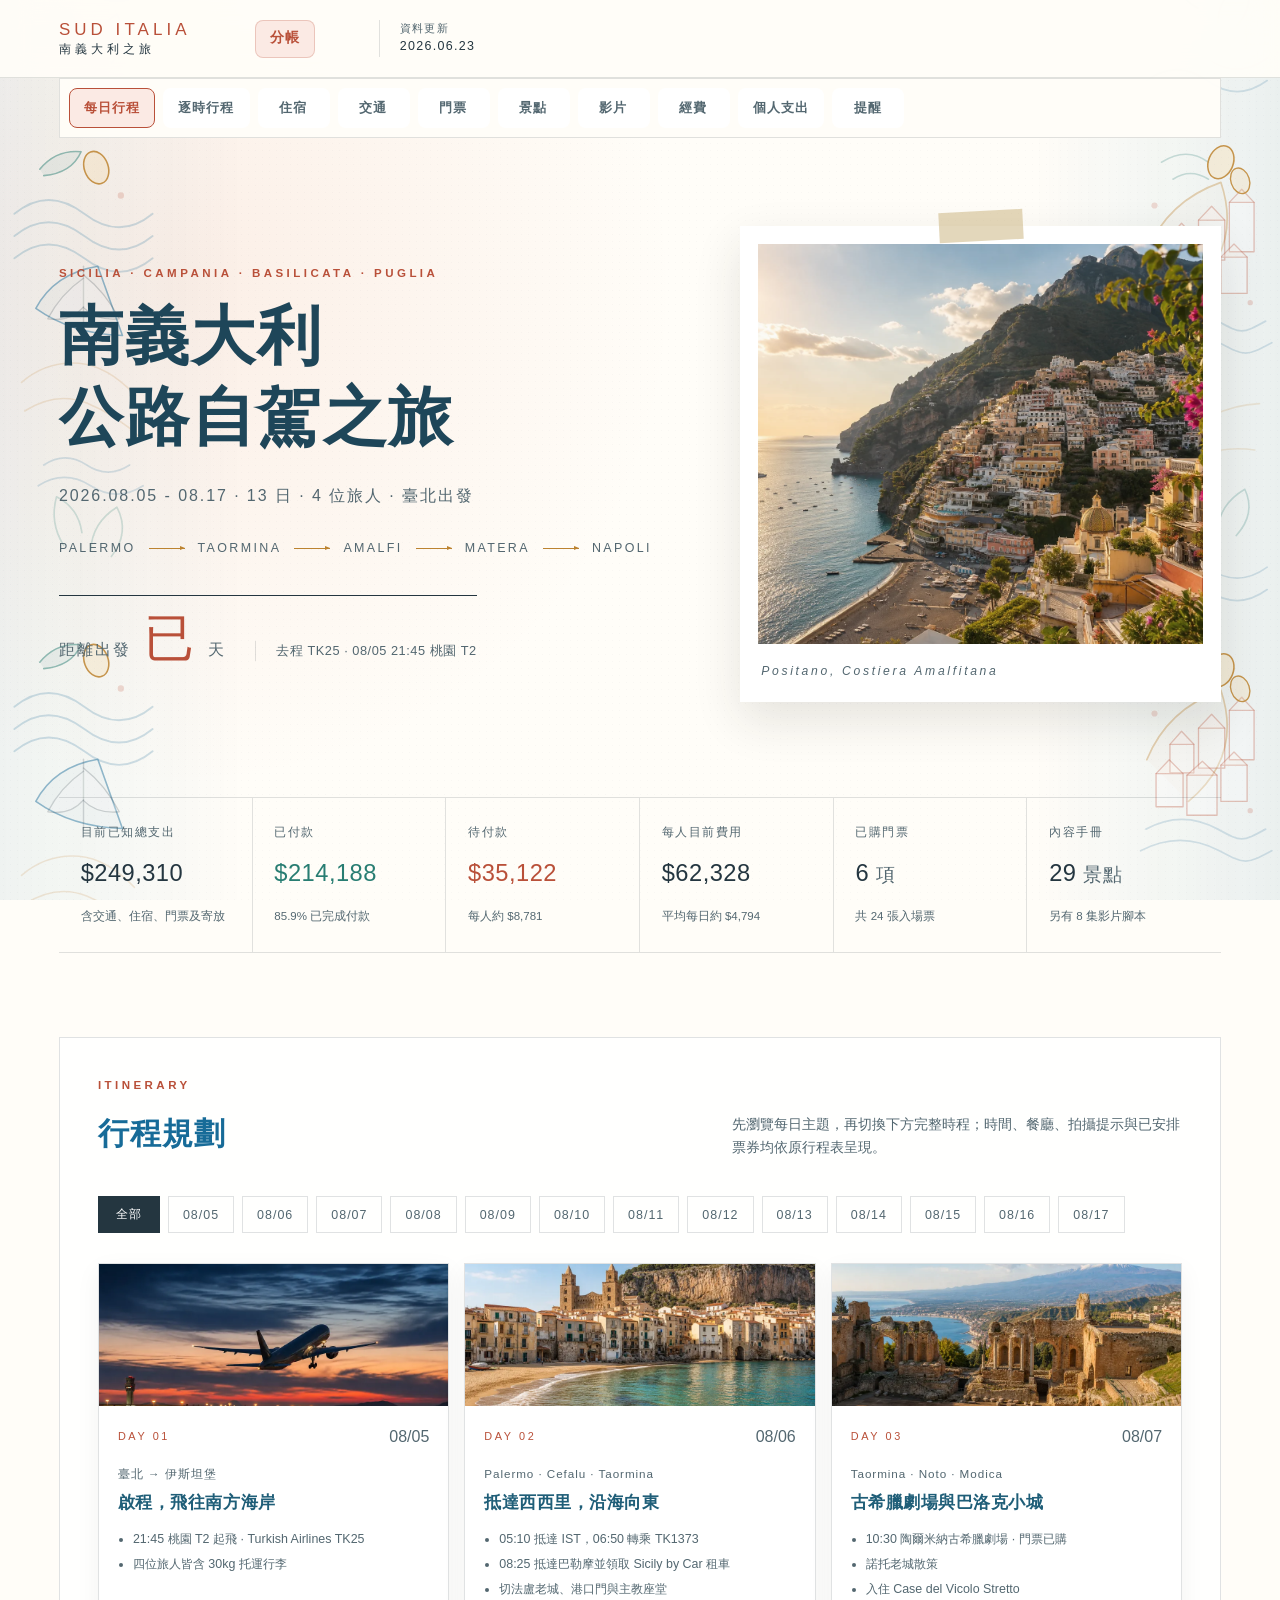
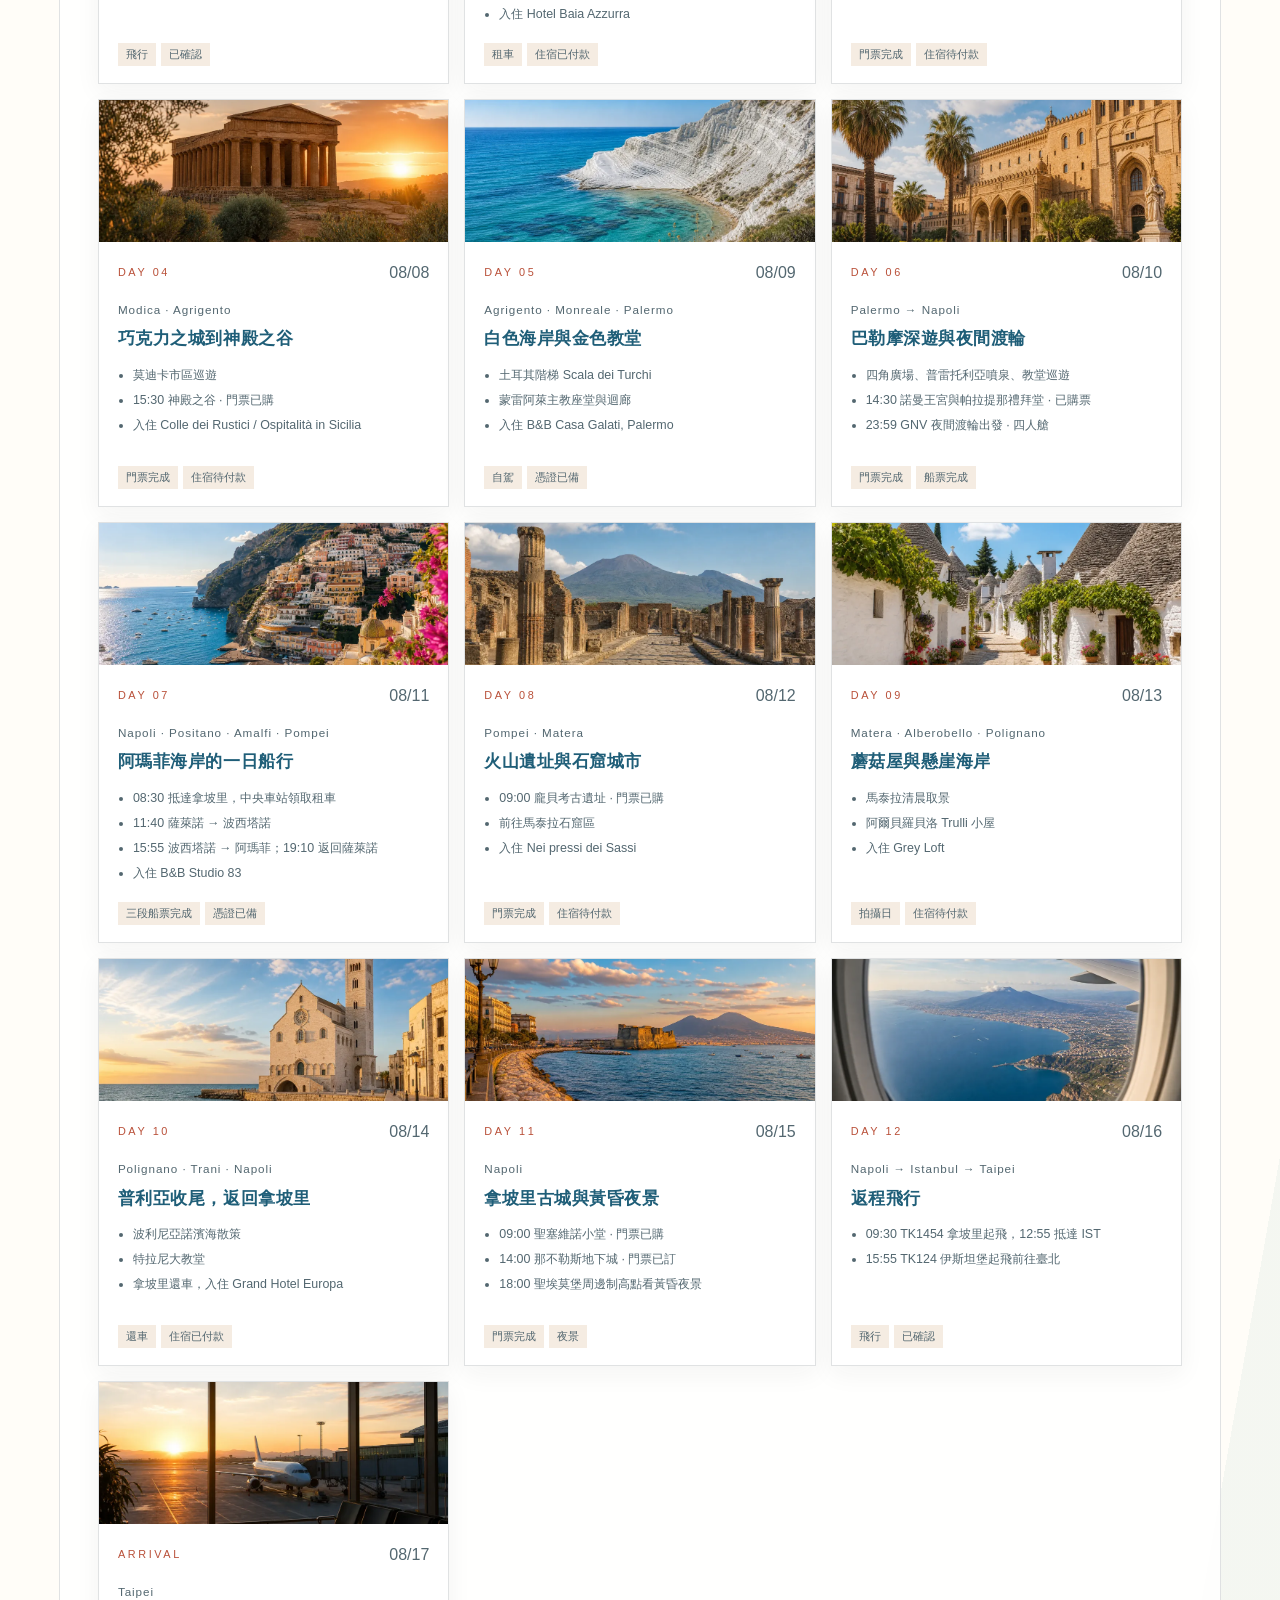
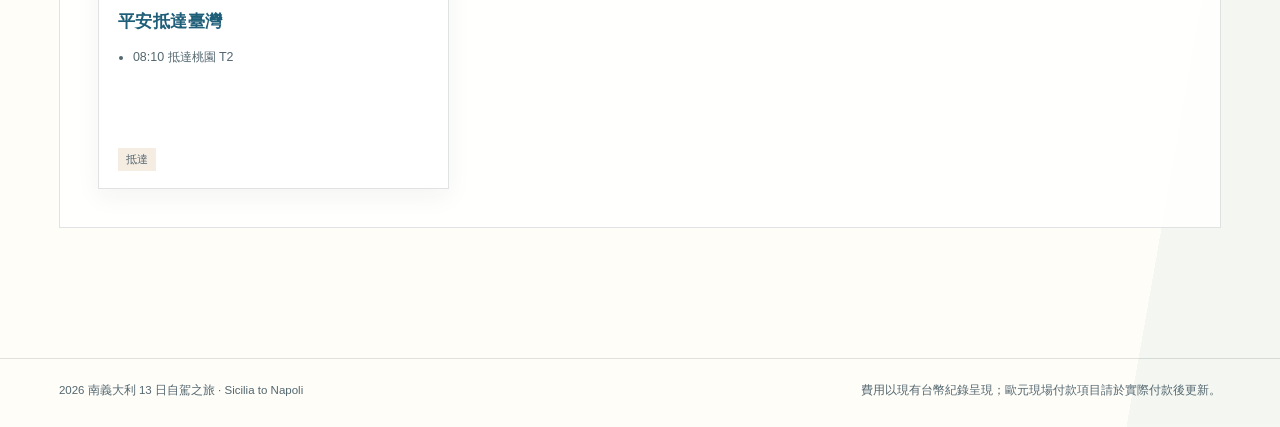
==== index.html @ fcb81079 "123" ====
<!doctype html>
<html lang="zh-Hant">
  <head>
    <meta charset="utf-8">
    <meta name="viewport" content="width=device-width, initial-scale=1">
    <meta name="theme-color" content="#16736a">
    <meta name="mobile-web-app-capable" content="yes">
    <meta name="apple-mobile-web-app-capable" content="yes">
    <meta name="apple-mobile-web-app-title" content="義大利之旅">
    <meta name="apple-mobile-web-app-status-bar-style" content="default">
    <link rel="manifest" href="manifest.webmanifest">
    <link rel="icon" href="icons/italy-flag.svg" type="image/svg+xml">
    <link rel="apple-touch-icon" href="icons/italy-flag-192.png">
    <title>義大利之旅</title>
    <meta name="description" content="2026 年南義大利自駕之旅：行程、住宿、交通、票券、景點導覽、影片腳本及旅費狀態。">
    <style>
:root {
  --paper: #fffdf8;
  --paper-light: #ffffff;
  --paper-dark: #f5ece2;
  --ink: #243640;
  --ink-soft: #536770;
  --sage: #287d72;
  --vermilion: #b95039;
  --vermilion-soft: #fbeae4;
  --sand: #bc8330;
  --azure: #176b98;
  --rule: rgba(40, 55, 61, 0.14);
  --shadow: 0 18px 44px rgba(45, 42, 37, 0.12);
  --title: "Noto Sans TC", "PingFang TC", "Microsoft JhengHei", "Heiti TC", sans-serif;
  --body: "Noto Sans TC", "PingFang TC", "Microsoft JhengHei", "Heiti TC", sans-serif;
}

* {
  box-sizing: border-box;
}

html {
  scroll-behavior: smooth;
}

body {
  position: relative;
  margin: 0;
  color: var(--ink);
  background:
    radial-gradient(circle at 14% 8%, rgba(220, 120, 83, 0.11), transparent 31rem),
    linear-gradient(100deg, transparent 0 92%, rgba(42, 127, 115, 0.05) 92% 100%),
    var(--paper);
  font-family: var(--body);
  font-weight: 500;
  line-height: 1.6;
  overflow-x: hidden;
}

body::before {
  position: fixed;
  inset: 0;
  z-index: -1;
  pointer-events: none;
  content: "";
  background-image: radial-gradient(rgba(48, 59, 60, 0.08) 0.65px, transparent 0.65px);
  background-size: 7px 7px;
  opacity: 0.34;
}

body::after {
  position: fixed;
  inset: 0;
  z-index: -1;
  pointer-events: none;
  content: "";
  background-image:
    url("data:image/svg+xml,%3Csvg width='190' height='620' viewBox='0 0 190 620' fill='none' xmlns='http://www.w3.org/2000/svg'%3E%3Cg stroke-linecap='round' stroke-linejoin='round'%3E%3Cpath d='M8 128c28-23 58-23 88 0s58 23 86 0M8 156c28-23 58-23 88 0s58 23 86 0M8 184c28-23 58-23 88 0s58 23 86 0' stroke='%23176b98' stroke-width='2.4' opacity='.24'/%3E%3Cpath d='M35 247c16-30 42-47 78-53l31 87c-42-1-78-12-109-34Z' fill='%23176b98' fill-opacity='.08' stroke='%23176b98' stroke-width='2' opacity='.55'/%3E%3Cpath d='M95 194v88' stroke='%23243640' stroke-width='1.8' opacity='.22'/%3E%3Cpath d='M95 205c18 14 33 32 45 55-19 2-34-3-45-14' fill='%23ffffff' fill-opacity='.72' stroke='%23243640' stroke-width='1.7' opacity='.24'/%3E%3Cpath d='M95 209c-19 13-34 30-45 51 19 3 34-2 45-15' fill='%23ffffff' fill-opacity='.62' stroke='%23243640' stroke-width='1.7' opacity='.22'/%3E%3Cpath d='M17 340c21-18 45-26 72-24 24 2 47 15 70 39M21 376c27-17 53-20 78-10s47 24 68 44' stroke='%23bc8330' stroke-width='2.1' opacity='.2'/%3E%3Cpath d='M45 444c18-12 36-12 54 0s36 12 54 0M38 470c22-14 44-14 66 0s44 14 66 0' stroke='%23176b98' stroke-width='2.2' opacity='.2'/%3E%3Cpath d='M40 72c14-17 31-24 52-22-8 18-24 28-47 30' fill='%23287d72' fill-opacity='.13' stroke='%23287d72' stroke-width='2' opacity='.58'/%3E%3Cellipse cx='111' cy='70' rx='15' ry='21' transform='rotate(-20 111 70)' fill='%23f4c96d' fill-opacity='.2' stroke='%23bc8330' stroke-width='2'/%3E%3Ccircle cx='142' cy='105' r='4' fill='%23b95039' fill-opacity='.23'/%3E%3Cpath d='M70 545c-12-19-15-39-9-61 18 9 29 24 32 45M104 552c1-24 12-42 33-55 11 21 9 42-7 62' stroke='%23287d72' stroke-width='2.1' opacity='.24'/%3E%3C/g%3E%3C/svg%3E"),
    url("data:image/svg+xml,%3Csvg width='206' height='660' viewBox='0 0 206 660' fill='none' xmlns='http://www.w3.org/2000/svg'%3E%3Cg stroke-linecap='round' stroke-linejoin='round'%3E%3Cpath d='M36 176c18-44 50-74 96-90 19 57 5 105-42 144' fill='%23bc8330' fill-opacity='.07' stroke='%23bc8330' stroke-width='2.2' opacity='.42'/%3E%3Cpath d='M66 156h31v37H66zM103 135h34v52h-34zM143 112h32v64h-32zM48 194h35v43H48zM88 196h39v52H88zM132 183h34v47h-34z' fill='%23ffffff' fill-opacity='.68' stroke='%23b95039' stroke-width='1.7' opacity='.38'/%3E%3Cpath d='M66 156l15-17 16 17M103 135l17-18 17 18M143 112l16-17 16 17M48 194l17-18 18 18M88 196l20-18 19 18M132 183l17-17 17 17' fill='%23fbeae4' fill-opacity='.62' stroke='%23b95039' stroke-width='1.7' opacity='.36'/%3E%3Cpath d='M35 266c31-17 62-17 93 0s31 17 62 0M28 294c34-18 68-18 102 0s34 18 68 0' stroke='%23176b98' stroke-width='2.3' opacity='.2'/%3E%3Cpath d='M55 60c22-14 42-14 61 0M70 82c15-10 30-10 46 0' stroke='%23287d72' stroke-width='2' opacity='.28'/%3E%3Cellipse cx='132' cy='60' rx='16' ry='22' transform='rotate(22 132 60)' fill='%23f4c96d' fill-opacity='.22' stroke='%23bc8330' stroke-width='2'/%3E%3Cellipse cx='157' cy='84' rx='12' ry='17' transform='rotate(-18 157 84)' fill='%23f4c96d' fill-opacity='.18' stroke='%23bc8330' stroke-width='1.8'/%3E%3Cpath d='M68 430c32-36 70-55 114-57M58 466c36-28 75-39 118-33' stroke='%23bc8330' stroke-width='2.1' opacity='.18'/%3E%3Cpath d='M102 520c-19-10-30-26-33-48 20 0 37 9 50 27M128 538c1-23 13-41 35-54 10 21 6 41-11 60' stroke='%23287d72' stroke-width='2.1' opacity='.26'/%3E%3Cpath d='M36 585c26-19 52-19 78 0s52 19 78 0M36 614c26-19 52-19 78 0s52 19 78 0' stroke='%23176b98' stroke-width='2.2' opacity='.2'/%3E%3Ccircle cx='46' cy='116' r='4' fill='%23b95039' fill-opacity='.22'/%3E%3Ccircle cx='170' cy='242' r='3.5' fill='%23b95039' fill-opacity='.23'/%3E%3C/g%3E%3C/svg%3E"),
    linear-gradient(90deg, rgba(23, 107, 152, 0.08), transparent 20%, transparent 80%, rgba(23, 107, 152, 0.1));
  background-position:
    left 8px top 112px,
    right 2px top 116px,
    center;
  background-repeat: repeat-y, repeat-y, no-repeat;
  background-size: clamp(124px, 11.8vw, 190px) auto, clamp(132px, 12.4vw, 206px) auto, 100% 100%;
  opacity: 0.86;
}

a {
  color: inherit;
  text-decoration: none;
}

p, h1, h2, h3, figure {
  margin: 0;
}

.topbar {
  position: sticky;
  top: 0;
  z-index: 20;
  min-height: 78px;
  padding: 0 4.6vw;
  border-bottom: 1px solid var(--rule);
  display: flex;
  align-items: center;
  gap: clamp(24px, 5vw, 76px);
  background: rgba(255, 253, 248, 0.94);
  backdrop-filter: blur(14px);
}

.wordmark {
  flex-shrink: 0;
  display: flex;
  flex-direction: column;
  line-height: 1.12;
}

.wordmark-en {
  color: var(--vermilion);
  font-family: var(--title);
  font-size: 1.06rem;
  letter-spacing: 0.24em;
}

.wordmark-zh {
  margin-top: 4px;
  font-size: 0.78rem;
  letter-spacing: 0.32em;
  color: var(--ink);
}

.nav {
  display: none;
  flex: 1;
  justify-content: center;
  gap: clamp(12px, 1.8vw, 28px);
  color: var(--ink-soft);
  font-size: 0.88rem;
  letter-spacing: 0.12em;
}

.nav a {
  position: relative;
  padding: 27px 0;
}

.nav a::after {
  position: absolute;
  bottom: 19px;
  left: 0;
  height: 1px;
  width: 0;
  content: "";
  background: var(--vermilion);
  transition: width 220ms ease;
}

.nav a:hover::after {
  width: 100%;
}

.nav a.active {
  color: var(--vermilion);
}

.nav a.active::after {
  width: 100%;
}

.mobile-expense-link {
  display: inline-flex;
  flex-shrink: 0;
  min-height: 38px;
  padding: 0 14px;
  border: 1px solid rgba(185, 80, 57, 0.24);
  border-radius: 8px;
  align-items: center;
  justify-content: center;
  color: var(--vermilion);
  background: var(--vermilion-soft);
  font-size: 0.86rem;
  font-weight: 800;
  letter-spacing: 0.08em;
}

.updated {
  flex-shrink: 0;
  border-left: 1px solid var(--rule);
  padding-left: 20px;
  color: var(--ink-soft);
  font-size: 0.68rem;
  letter-spacing: 0.12em;
  line-height: 1.55;
}

.updated strong {
  color: var(--ink);
  font-size: 0.78rem;
  font-weight: 500;
}

main {
  width: min(1400px, calc(100% - clamp(30px, 9.2vw, 128px)));
  margin: 0 auto;
  padding: clamp(36px, 5vw, 64px) 0 72px;
}

.hero {
  display: grid;
  grid-template-columns: minmax(460px, 1.02fr) minmax(340px, 0.82fr);
  gap: clamp(36px, 6.5vw, 100px);
  align-items: center;
  min-height: min(575px, calc(100vh - 126px));
  margin-bottom: 46px;
}

.eyebrow {
  margin-bottom: 14px;
  color: var(--vermilion);
  font-family: var(--title);
  font-size: 0.72rem;
  font-weight: 600;
  letter-spacing: 0.3em;
  text-transform: uppercase;
}

h1, h2, h3 {
  font-family: var(--title);
  font-weight: 900;
  letter-spacing: 0.03em;
}

h1 {
  color: #1e4659;
  font-size: clamp(3rem, 5vw, 4.75rem);
  line-height: 1.26;
}

.lead {
  margin: 26px 0 30px;
  color: var(--ink-soft);
  font-size: 1rem;
  letter-spacing: 0.12em;
}

.route-line {
  display: flex;
  align-items: center;
  gap: 13px;
  margin: 0 0 36px;
  color: var(--ink-soft);
  font-family: var(--title);
  font-size: clamp(0.7rem, 1vw, 0.78rem);
  letter-spacing: 0.19em;
}

.route-line i {
  position: relative;
  width: clamp(16px, 3vw, 36px);
  height: 1px;
  background: var(--sand);
}

.route-line i::after {
  position: absolute;
  right: 0;
  top: -2px;
  content: "";
  border-left: 5px solid var(--sand);
  border-top: 2px solid transparent;
  border-bottom: 2px solid transparent;
}

.countdown-card {
  display: inline-flex;
  align-items: baseline;
  gap: 13px;
  border-top: 1px solid var(--ink);
  padding-top: 18px;
  color: var(--ink-soft);
  letter-spacing: 0.12em;
}

.countdown-card strong {
  color: var(--vermilion);
  font-family: var(--title);
  font-size: 3.1rem;
  font-weight: 500;
  line-height: 1;
}

.countdown-card small {
  margin-left: 16px;
  border-left: 1px solid var(--rule);
  padding-left: 20px;
  font-size: 0.8rem;
  letter-spacing: 0.04em;
}

.hero-map {
  position: relative;
  padding: 18px 18px 58px;
  background: #ffffff;
  box-shadow: var(--shadow);
  transform: rotate(0.75deg);
}

.hero-map::before {
  position: absolute;
  top: -15px;
  left: calc(50% - 42px);
  height: 30px;
  width: 84px;
  content: "";
  background: rgba(200, 175, 121, 0.5);
  transform: rotate(-3deg);
}

.hero-map img {
  display: block;
  width: 100%;
  height: min(400px, 42vw);
  object-fit: cover;
  filter: saturate(0.92) contrast(0.98);
}

.hero-map figcaption {
  position: absolute;
  bottom: 20px;
  left: 21px;
  color: var(--ink-soft);
  font-family: var(--title);
  font-size: 0.76rem;
  font-style: italic;
  letter-spacing: 0.22em;
}

.kpi-grid {
  display: grid;
  grid-template-columns: repeat(6, 1fr);
  margin-bottom: clamp(54px, 7vw, 84px);
  border-top: 1px solid var(--rule);
  border-bottom: 1px solid var(--rule);
}

.kpi {
  min-height: 142px;
  padding: 25px clamp(13px, 1.7vw, 25px);
  border-right: 1px solid var(--rule);
}

.kpi:last-child {
  border-right: 0;
}

.kpi p {
  margin-bottom: 12px;
  color: var(--ink-soft);
  font-size: 0.78rem;
  letter-spacing: 0.12em;
}

.kpi strong {
  display: block;
  margin-bottom: 9px;
  font-family: var(--title);
  font-size: clamp(1.35rem, 1.85vw, 1.7rem);
  font-weight: 500;
  letter-spacing: 0.02em;
  white-space: nowrap;
}

.kpi em {
  color: var(--ink-soft);
  font-size: 0.8em;
  font-style: normal;
}

.kpi small {
  color: var(--ink-soft);
  font-size: 0.72rem;
}

.kpi.paid strong {
  color: var(--sage);
}

.kpi.pending strong {
  color: var(--vermilion);
}

.panel {
  border: 1px solid var(--rule);
  background: rgba(255, 255, 255, 0.86);
  padding: clamp(22px, 3vw, 38px);
}

.section-pager {
  position: sticky;
  top: 78px;
  z-index: 15;
  display: flex;
  gap: 8px;
  margin: calc(clamp(36px, 5vw, 64px) * -1) 0 clamp(24px, 3.2vw, 38px);
  overflow-x: auto;
  border: 1px solid var(--rule);
  padding: 9px;
  background: rgba(255, 253, 248, 0.96);
  backdrop-filter: blur(12px);
  scrollbar-width: thin;
}

.page-tab {
  flex: 0 0 auto;
  min-width: 72px;
  min-height: 40px;
  border: 1px solid transparent;
  border-radius: 8px;
  padding: 8px 14px;
  background: var(--paper-light);
  color: var(--ink-soft);
  cursor: pointer;
  font-family: var(--body);
  font-size: 0.84rem;
  font-weight: 800;
  letter-spacing: 0.08em;
  transition: background 180ms ease, border-color 180ms ease, color 180ms ease;
}

.page-tab:hover,
.page-tab.active {
  border-color: var(--vermilion);
  background: var(--vermilion-soft);
  color: var(--vermilion);
}

.page-section[hidden] {
  display: none !important;
}

.journey, .spots, .notices {
  margin-bottom: clamp(34px, 4.5vw, 58px);
}

.films,
.ticket-panel,
.personal-cost {
  margin-bottom: clamp(34px, 4.5vw, 58px);
}

.section-head {
  display: flex;
  justify-content: space-between;
  align-items: end;
  gap: 28px;
  margin-bottom: clamp(26px, 3vw, 38px);
}

.section-head h2 {
  color: var(--azure);
  font-size: clamp(1.62rem, 2.4vw, 2.12rem);
}

.section-head > p {
  max-width: 450px;
  color: var(--ink-soft);
  font-size: 0.87rem;
}

.section-head.compact {
  margin-bottom: 25px;
}

.section-head.compact h2 {
  font-size: clamp(1.42rem, 2vw, 1.72rem);
}

.day-filter {
  display: flex;
  gap: 8px;
  margin-bottom: 30px;
  overflow-x: auto;
  scrollbar-width: thin;
}

.day-button {
  flex: 0 0 auto;
  min-width: 62px;
  border: 1px solid var(--rule);
  background: transparent;
  padding: 9px 14px;
  color: var(--ink-soft);
  cursor: pointer;
  font-family: var(--body);
  font-size: 0.78rem;
  letter-spacing: 0.08em;
  transition: all 180ms ease;
}

.day-button:hover, .day-button.active {
  border-color: var(--ink);
  color: var(--paper-light);
  background: var(--ink);
}

.day-grid {
  display: grid;
  grid-template-columns: repeat(3, 1fr);
  gap: 15px;
}

.day-card {
  display: flex;
  flex-direction: column;
  min-height: 408px;
  border: 1px solid var(--rule);
  padding: 0 19px 17px;
  background: var(--paper-light);
  overflow: hidden;
  box-shadow: 0 8px 24px rgba(46, 44, 40, 0.05);
}

.day-photo {
  display: block;
  width: calc(100% + 38px);
  height: 142px;
  margin: 0 -19px 18px;
  object-fit: cover;
}

.full-itinerary {
  margin-top: 0;
}

.subhead {
  display: flex;
  justify-content: space-between;
  align-items: end;
  gap: 28px;
  margin-bottom: 22px;
}

.subhead h3 {
  color: var(--azure);
  font-size: clamp(1.25rem, 1.8vw, 1.55rem);
}

.detail-days {
  display: flex;
  flex-wrap: wrap;
  justify-content: end;
  gap: 6px;
  max-width: 650px;
}

.detail-button {
  border: 1px solid var(--rule);
  background: transparent;
  padding: 6px 11px;
  color: var(--ink-soft);
  cursor: pointer;
  font-family: var(--body);
  font-size: 0.72rem;
}

.detail-button.active,
.detail-button:hover {
  border-color: var(--vermilion);
  color: var(--ink);
  background: var(--vermilion-soft);
}

.schedule-reader {
  border: 1px solid var(--rule);
  background: var(--paper-light);
}

.reader-title {
  display: flex;
  align-items: baseline;
  gap: 16px;
  padding: 17px 22px;
  border-bottom: 1px solid var(--rule);
}

.reader-title span {
  color: var(--vermilion);
  font-family: var(--title);
  font-size: 0.7rem;
  letter-spacing: 0.22em;
}

.reader-title h4 {
  margin: 0;
  font-family: var(--title);
  font-size: 1.1rem;
  font-weight: 500;
}

.reader-title small {
  margin-left: auto;
  color: var(--ink-soft);
}

.timeline {
  padding: 5px 22px 12px;
}

.timeline-row {
  display: grid;
  grid-template-columns: 58px 68px 1fr 40px;
  gap: 13px;
  border-bottom: 1px dashed var(--rule);
  padding: 14px 0;
}

.timeline-row:last-child {
  border-bottom: 0;
}

.timeline-row time {
  color: var(--vermilion);
  font-family: var(--title);
}

.entry-kind {
  height: fit-content;
  background: var(--paper-dark);
  padding: 3px 7px;
  color: var(--ink-soft);
  font-size: 0.68rem;
  text-align: center;
}

.entry-city {
  color: var(--ink-soft);
  font-size: 0.7rem;
  letter-spacing: 0.1em;
}

.timeline-row h5 {
  margin: 3px 0 5px;
  font-size: 0.89rem;
  font-weight: 500;
}

.entry-note {
  max-width: 720px;
  color: var(--ink-soft);
  font-size: 0.76rem;
}

.timeline-row a {
  align-self: start;
  color: var(--sage);
  font-size: 0.73rem;
}

.day-meta {
  display: flex;
  justify-content: space-between;
  align-items: center;
  margin-bottom: 15px;
}

.day-meta span {
  color: var(--vermilion);
  font-family: var(--title);
  font-size: 0.68rem;
  letter-spacing: 0.24em;
}

.day-meta strong {
  color: var(--ink-soft);
  font-weight: 500;
}

.day-city {
  margin-bottom: 6px;
  color: var(--ink-soft);
  font-size: 0.73rem;
  letter-spacing: 0.08em;
}

.day-card h3 {
  margin-bottom: 13px;
  color: #1f5e78;
  font-size: 1.08rem;
}

.day-card ul {
  flex: 1;
  margin: 0;
  padding: 0 0 0 15px;
  color: var(--ink-soft);
  font-size: 0.78rem;
}

.day-card li {
  margin: 0 0 5px;
}

.tag-row {
  display: flex;
  flex-wrap: wrap;
  gap: 5px;
  margin-top: 13px;
}

.tag-row span {
  background: var(--paper-dark);
  padding: 3px 8px;
  color: var(--ink-soft);
  font-size: 0.68rem;
}

.spot-filter {
  display: flex;
  flex-wrap: wrap;
  gap: 8px;
  margin-bottom: 25px;
}

.spot-button {
  border: 1px solid var(--rule);
  background: transparent;
  padding: 8px 16px;
  color: var(--ink-soft);
  cursor: pointer;
  font-family: var(--body);
  font-size: 0.76rem;
  letter-spacing: 0.07em;
}

.spot-button.active, .spot-button:hover {
  border-color: var(--vermilion);
  color: var(--vermilion);
  background: var(--vermilion-soft);
}

.spot-grid {
  display: grid;
  grid-template-columns: repeat(5, 1fr);
  gap: 9px;
}

.spot-card {
  display: flex;
  flex-direction: column;
  min-height: 102px;
  border: 1px solid var(--rule);
  padding: 12px 13px;
  background: var(--paper-light);
  color: inherit;
  cursor: pointer;
  font-family: var(--body);
  text-align: left;
  transition: border-color 180ms ease, transform 180ms ease;
}

.spot-card:hover {
  border-color: var(--sage);
  transform: translateY(-2px);
}

.spot-card.active {
  border-color: var(--vermilion);
  background: var(--vermilion-soft);
}

.spot-card span {
  color: var(--vermilion);
  font-size: 0.65rem;
  letter-spacing: 0.12em;
}

.spot-card strong {
  flex: 1;
  margin-top: 6px;
  font-family: var(--title);
  font-size: 0.9rem;
  font-weight: 900;
}

.spot-card em {
  color: var(--ink-soft);
  font-size: 0.65rem;
  font-style: normal;
}

.article-explorer {
  display: grid;
  grid-template-columns: 290px minmax(0, 1fr);
  gap: 18px;
  align-items: start;
}

.guide-images {
  display: grid;
  grid-template-columns: 1fr 1fr;
  gap: 12px;
  margin-bottom: 22px;
}

.guide-images img {
  display: block;
  width: 100%;
  height: clamp(185px, 19vw, 268px);
  object-fit: cover;
  object-position: top center;
  border: 1px solid var(--rule);
}

.article-explorer .spot-grid {
  position: sticky;
  top: 94px;
  display: grid;
  grid-template-columns: 1fr;
  max-height: calc(100vh - 112px);
  overflow-y: auto;
  padding-right: 4px;
}

.article-explorer .spot-card {
  min-height: 85px;
}

.spot-card img {
  width: 100%;
  height: 86px;
  margin-bottom: 12px;
  border: 1px solid var(--rule);
  display: block;
  object-fit: cover;
}

.article-reader {
  border: 1px solid var(--rule);
  background: var(--paper-light);
  padding: clamp(22px, 3.5vw, 43px);
}

.spot-photo {
  margin: 0 0 26px;
}

.spot-photo img {
  display: block;
  width: 100%;
  height: clamp(235px, 31vw, 430px);
  border: 1px solid var(--rule);
  object-fit: cover;
}

.reading-head {
  margin-bottom: 28px;
  border-bottom: 1px solid var(--rule);
  padding-bottom: 23px;
}

.reading-head h3 {
  margin-bottom: 8px;
  color: #111827;
  font-size: clamp(1.48rem, 2.5vw, 2rem);
  font-weight: 900;
}

.reading-head span {
  color: var(--ink-soft);
  font-size: 0.78rem;
}

.markdown {
  max-width: 800px;
  color: #1f2933;
  font-size: 0.91rem;
  font-weight: 500;
  line-height: 1.84;
}

.markdown h3,
.markdown h4,
.markdown h5 {
  margin: 35px 0 13px;
  color: #111827;
  font-size: 1.2rem;
  font-weight: 900;
}

.markdown p {
  margin-bottom: 16px;
}

.markdown hr {
  height: 1px;
  margin: 34px 0;
  border: 0;
  background: var(--rule);
}

.markdown strong {
  color: #111827;
  font-weight: 800;
}

.markdown blockquote {
  margin: 28px 0;
  border-left: 2px solid var(--sand);
  padding: 5px 0 5px 19px;
  color: var(--ink-soft);
  font-family: var(--title);
  font-size: 1.03rem;
}

.markdown .bullet {
  position: relative;
  padding-left: 16px;
}

.markdown .bullet::before {
  position: absolute;
  left: 0;
  content: "·";
  color: var(--vermilion);
}

.finance-layout {
  display: grid;
  grid-template-columns: 1.07fr 0.93fr;
  gap: 18px;
  margin-bottom: clamp(34px, 4.5vw, 58px);
}

.payment-block {
  display: flex;
  align-items: center;
  gap: clamp(22px, 4vw, 42px);
  margin-bottom: 33px;
}

.donut {
  --paid: 0%;
  position: relative;
  flex: 0 0 151px;
  height: 151px;
  border-radius: 50%;
  display: grid;
  place-items: center;
  background: conic-gradient(var(--sage) 0 var(--paid), var(--vermilion-soft) var(--paid) 100%);
}

.donut::after {
  position: absolute;
  inset: 17px;
  border-radius: inherit;
  content: "";
  background: var(--paper-light);
}

.donut div {
  z-index: 1;
  display: flex;
  flex-direction: column;
  align-items: center;
}

.donut strong {
  font-family: var(--title);
  font-size: 1.65rem;
  font-weight: 500;
}

.donut span {
  color: var(--ink-soft);
  font-size: 0.7rem;
  letter-spacing: 0.1em;
}

.payment-values p {
  margin-bottom: 10px;
  color: var(--ink-soft);
  font-size: 0.84rem;
}

.payment-values strong {
  margin-left: 12px;
  color: var(--ink);
  font-family: var(--title);
  font-size: 1.02rem;
  font-weight: 500;
}

.dot {
  display: inline-block;
  width: 8px;
  height: 8px;
  margin-right: 10px;
  border-radius: 50%;
}

.dot.paid {
  background: var(--sage);
}

.dot.pending {
  background: var(--vermilion);
}

.payment-values .note {
  max-width: 260px;
  margin-top: 16px;
  color: var(--ink-soft);
  font-size: 0.72rem;
  line-height: 1.65;
}

.category-bars {
  display: grid;
  gap: 16px;
}

.bar-line {
  position: relative;
  padding-right: 48px;
}

.bar-line div:first-child {
  display: flex;
  justify-content: space-between;
  margin-bottom: 7px;
  font-size: 0.78rem;
}

.bar-line div:first-child strong {
  font-weight: 500;
}

.bar {
  height: 5px;
  background: var(--paper-dark);
}

.bar i {
  display: block;
  height: 100%;
}

.bar i.ink {
  background: var(--azure);
}

.bar i.sage {
  background: var(--sage);
}

.bar i.red {
  background: var(--vermilion);
}

.bar i.sand {
  background: var(--sand);
}

.bar-line small {
  position: absolute;
  right: 0;
  bottom: -6px;
  color: var(--ink-soft);
}

.pill {
  display: inline-flex;
  align-items: center;
  border-radius: 99px;
  padding: 4px 11px;
  font-size: 0.69rem;
  letter-spacing: 0.06em;
  white-space: nowrap;
}

.pill.success {
  color: #176257;
  background: #e0f1eb;
}

.pill.alert {
  color: var(--vermilion);
  background: var(--vermilion-soft);
}

.pill.neutral {
  color: var(--ink-soft);
  background: var(--paper-dark);
}

.ledger {
  border-top: 1px solid var(--rule);
}

.ledger-row {
  display: grid;
  grid-template-columns: 50px 1fr auto;
  align-items: center;
  gap: 12px;
  min-height: 58px;
  border-bottom: 1px solid var(--rule);
  font-size: 0.78rem;
}

.ledger-row time {
  color: var(--vermilion);
}

.ledger-row strong, .ledger-row small {
  display: block;
}

.ledger-row strong {
  font-weight: 500;
}

.ledger-row small {
  color: var(--ink-soft);
}

.ledger-row b {
  font-family: var(--title);
  font-size: 0.9rem;
  font-weight: 500;
}

.calculation-note {
  margin-top: 22px;
  border-left: 2px solid var(--sand);
  padding: 5px 0 5px 16px;
  color: var(--ink-soft);
  font-size: 0.78rem;
}

.calculation-note strong {
  display: block;
  margin-bottom: 5px;
  color: var(--vermilion);
  letter-spacing: 0.1em;
}

.calculation-note b {
  color: var(--ink);
  font-weight: 600;
}

#stay {
  margin-bottom: clamp(34px, 4.5vw, 58px);
}

.stay-track {
  display: grid;
  grid-template-columns: repeat(4, 1fr);
  gap: 12px;
}

.stay-card {
  display: flex;
  flex-direction: column;
  min-height: 336px;
  overflow: hidden;
  border: 1px solid var(--rule);
  background: var(--paper-light);
}

.stay-photo {
  aspect-ratio: 4 / 3;
  overflow: hidden;
  background: #e9ded0;
}

.stay-photo img {
  width: 100%;
  height: 100%;
  display: block;
  object-fit: cover;
}

.stay-card-body {
  display: flex;
  flex: 1;
  flex-direction: column;
  padding: 15px 16px 13px;
}

.stay-card header {
  display: flex;
  justify-content: space-between;
  align-items: center;
  gap: 8px;
  margin-bottom: 12px;
}

.stay-card time {
  color: var(--vermilion);
  font-size: 0.73rem;
}

.stay-card p {
  color: var(--ink-soft);
  font-size: 0.71rem;
}

.stay-card h3 {
  flex: 1;
  margin: 5px 0 9px;
  color: #1f5e78;
  font-size: 0.97rem;
  line-height: 1.3;
}

.stay-card > strong {
  margin-bottom: 13px;
  font-family: var(--title);
  font-size: 1.02rem;
  font-weight: 500;
}

.stay-card footer {
  display: flex;
  justify-content: space-between;
  gap: 7px;
  border-top: 1px solid var(--rule);
  padding-top: 10px;
  color: var(--ink-soft);
  font-size: 0.65rem;
}

.stay-card em {
  color: var(--vermilion);
  font-style: normal;
  white-space: nowrap;
}

.mobility-grid, .ticket-and-production {
  display: grid;
  grid-template-columns: 0.93fr 1.07fr;
  gap: 18px;
  margin-bottom: clamp(34px, 4.5vw, 58px);
}

.booking-ref {
  margin: -8px 0 22px;
  color: var(--ink-soft);
  font-size: 0.77rem;
}

.flight-list {
  border-top: 1px solid var(--rule);
}

.flight {
  display: grid;
  grid-template-columns: 56px 66px 1fr;
  align-items: center;
  min-height: 62px;
  border-bottom: 1px solid var(--rule);
}

.flight time {
  color: var(--vermilion);
  font-size: 0.77rem;
}

.flight > strong {
  font-family: var(--title);
  font-weight: 600;
}

.flight b, .flight small {
  display: block;
}

.flight b {
  font-size: 0.8rem;
  font-weight: 500;
}

.flight small {
  color: var(--ink-soft);
  font-size: 0.73rem;
}

.transport-list, .ticket-list {
  display: grid;
  gap: 10px;
}

.transport {
  display: grid;
  grid-template-columns: 54px 1fr auto;
  gap: 13px;
  align-items: center;
  border: 1px solid var(--rule);
  padding: 12px 13px;
  background: var(--paper-light);
}

.transport > span {
  color: var(--vermilion);
  font-family: var(--title);
  font-size: 0.68rem;
  font-weight: 600;
  letter-spacing: 0.1em;
}

.transport strong, .transport small {
  display: block;
}

.transport strong {
  color: #1e4659;
  font-size: 0.82rem;
  font-weight: 500;
}

.transport small {
  color: var(--ink-soft);
  font-size: 0.68rem;
}

.transport b {
  font-family: var(--title);
  font-size: 0.85rem;
  font-weight: 500;
}

.ticket-and-production {
  grid-template-columns: 1.12fr 0.88fr;
}

.visual-break {
  position: relative;
  margin-bottom: clamp(34px, 4.5vw, 58px);
  overflow: hidden;
  border: 1px solid var(--rule);
}

.visual-break img {
  display: block;
  width: 100%;
  max-height: 440px;
  object-fit: cover;
}

.visual-break p {
  position: absolute;
  right: 28px;
  bottom: 22px;
  max-width: 385px;
  padding: 12px 17px;
  color: #fffdf8;
  background: rgba(20, 55, 65, 0.86);
  font-family: var(--title);
}

.ticket {
  display: grid;
  grid-template-columns: 86px 1fr auto;
  align-items: center;
  gap: 12px;
  min-height: 69px;
  border-bottom: 1px solid var(--rule);
}

.ticket-panel .ticket-list {
  display: grid;
  grid-template-columns: repeat(3, 1fr);
  gap: 14px;
}

.ticket-panel .ticket {
  grid-template-columns: 1fr;
  gap: 9px;
  border: 1px solid var(--rule);
  padding: 18px;
  background: var(--paper-light);
}

.ticket time {
  color: var(--vermilion);
  font-size: 0.73rem;
}

.ticket strong, .ticket small {
  display: block;
}

.ticket strong {
  color: #1e4659;
  font-size: 0.87rem;
  font-weight: 500;
}

.ticket small {
  color: var(--ink-soft);
  font-size: 0.7rem;
}

.ticket b {
  font-family: var(--title);
  font-size: 0.88rem;
  font-weight: 500;
}

.episode-list {
  display: grid;
  grid-template-columns: repeat(2, 1fr);
  border-top: 1px solid var(--rule);
}

.episode-tabs {
  display: grid;
  grid-template-columns: repeat(4, 1fr);
  gap: 9px;
  margin-bottom: 18px;
}

.episode-tab {
  min-height: 82px;
  border: 1px solid var(--rule);
  background: var(--paper-light);
  padding: 12px 13px;
  color: inherit;
  cursor: pointer;
  font-family: var(--body);
  text-align: left;
}

.episode-tab span {
  display: block;
  margin-bottom: 5px;
  color: var(--vermilion);
  font-family: var(--title);
  font-size: 0.68rem;
  letter-spacing: 0.18em;
}

.episode-tab strong {
  color: var(--ink-soft);
  font-size: 0.75rem;
  font-weight: 500;
}

.episode-tab.active,
.episode-tab:hover {
  border-color: var(--vermilion);
  background: var(--vermilion-soft);
}

.episode-tab.active strong {
  color: var(--ink);
}

#spot-reader {
  background:
    linear-gradient(180deg, rgba(255, 253, 247, 0.96), rgba(248, 243, 234, 0.94)),
    var(--paper);
}

#spot-reader .reading-head {
  border-bottom: 1px solid rgba(41, 71, 82, 0.16);
  margin-bottom: 18px;
  padding-bottom: 18px;
}

#spot-reader .markdown {
  display: grid;
  gap: 14px;
  max-width: 920px;
}

#spot-reader .markdown > p {
  margin: 0;
  color: #314854;
  font-size: 0.92rem;
  line-height: 1.92;
}

#spot-reader .markdown hr {
  width: 100%;
  height: 1px;
  margin: 14px 0 4px;
  border: 0;
  background: linear-gradient(90deg, transparent, rgba(41, 71, 82, 0.22), transparent);
}

#spot-reader .markdown h3,
#spot-reader .markdown h4,
#spot-reader .markdown h5 {
  margin: 16px 0 2px;
  color: #213f4c;
  font-family: var(--title);
  font-size: 1.02rem;
  font-weight: 600;
  line-height: 1.45;
}

.attraction-legend {
  display: flex;
  flex-wrap: wrap;
  gap: 8px;
  margin: 0 0 22px;
}

.attraction-legend span,
.attraction-legend b {
  display: inline-flex;
  align-items: center;
  min-height: 32px;
  border: 1px solid currentColor;
  border-radius: 999px;
  padding: 7px 12px;
  background: rgba(255, 255, 255, 0.72);
  font-size: 0.76rem;
  font-weight: 700;
  line-height: 1.2;
}

.attraction-legend b,
.attraction-important,
#spot-reader .markdown .attraction-important strong {
  color: #c32924;
}

.legend-history {
  color: #246f86;
}

.legend-highlights {
  color: #a85c18;
}

.legend-guide {
  color: #8b4779;
}

.attraction-block {
  display: grid;
  gap: 8px;
  border: 1px solid rgba(41, 71, 82, 0.14);
  border-left-width: 5px;
  border-radius: 8px;
  padding: 15px 16px 16px;
  background: rgba(255, 255, 255, 0.68);
  box-shadow: 0 14px 36px rgba(45, 56, 62, 0.06);
}

.attraction-block p {
  margin: 0;
  color: #304753;
  font-size: 0.92rem;
  line-height: 1.92;
}

.attraction-label {
  font-size: 0.8rem;
  font-weight: 800;
  letter-spacing: 0.06em;
}

.attraction-history {
  border-left-color: #246f86;
  background: linear-gradient(90deg, rgba(36, 111, 134, 0.12), rgba(255, 255, 255, 0.74));
}

.attraction-history .attraction-label,
.attraction-history strong {
  color: #246f86;
}

.attraction-highlights {
  border-left-color: #a85c18;
  background: linear-gradient(90deg, rgba(168, 92, 24, 0.13), rgba(255, 255, 255, 0.74));
}

.attraction-highlights .attraction-label,
.attraction-highlights strong {
  color: #a85c18;
}

.attraction-guide {
  border-left-color: #8b4779;
  background: linear-gradient(90deg, rgba(139, 71, 121, 0.13), rgba(255, 255, 255, 0.74));
}

.attraction-guide .attraction-label,
.attraction-guide strong {
  color: #8b4779;
}

.attraction-info {
  border-left-color: #5f6f55;
  background: linear-gradient(90deg, rgba(95, 111, 85, 0.11), rgba(255, 255, 255, 0.74));
}

.attraction-block h3,
.attraction-block h4,
.attraction-block h5,
.attraction-section-heading,
.attraction-info-heading {
  margin: 6px 0 2px;
  font-family: var(--title);
  font-size: 1rem;
  font-weight: 700;
  line-height: 1.45;
}

.attraction-history h3,
.attraction-history h4,
.attraction-history h5,
.attraction-history .attraction-section-heading {
  color: #246f86;
}

.attraction-highlights h3,
.attraction-highlights h4,
.attraction-highlights h5,
.attraction-highlights .attraction-section-heading {
  color: #a85c18;
}

.attraction-guide h3,
.attraction-guide h4,
.attraction-guide h5,
.attraction-guide .attraction-section-heading {
  color: #8b4779;
}

.attraction-info h3,
.attraction-info h4,
.attraction-info h5,
.attraction-info .attraction-info-heading,
.attraction-info .attraction-section-heading {
  color: #5f6f55;
}

.attraction-info strong {
  color: #5f6f55;
}

.script-reader .markdown {
  max-width: 920px;
}

.script-reader {
  background:
    linear-gradient(180deg, rgba(255, 252, 246, 0.96), rgba(248, 243, 234, 0.94)),
    var(--paper);
}

.script-reader .reading-head {
  border-bottom: 1px solid rgba(41, 71, 82, 0.16);
  margin-bottom: 18px;
  padding-bottom: 18px;
}

.script-reader .markdown {
  display: grid;
  gap: 14px;
}

.script-reader .markdown > p {
  margin: 0;
  color: #324955;
  font-size: 0.92rem;
  line-height: 1.9;
}

.script-reader .markdown hr {
  width: 100%;
  height: 1px;
  margin: 14px 0 4px;
  border: 0;
  background: linear-gradient(90deg, transparent, rgba(41, 71, 82, 0.22), transparent);
}

.script-heading,
.script-reader .markdown h3,
.script-reader .markdown h4,
.script-reader .markdown h5 {
  margin: 24px 0 3px;
  color: #213f4c;
  font-family: var(--title);
  font-size: clamp(1.08rem, 2.2vw, 1.45rem);
  font-weight: 600;
  line-height: 1.45;
}

.script-important-heading,
.script-important,
.script-reader .markdown .script-important strong {
  color: #c32924;
}

.script-legend {
  display: flex;
  flex-wrap: wrap;
  gap: 8px;
  margin: 0 0 22px;
}

.script-legend span,
.script-legend b {
  display: inline-flex;
  align-items: center;
  min-height: 32px;
  border: 1px solid currentColor;
  border-radius: 999px;
  padding: 7px 12px;
  background: rgba(255, 255, 255, 0.72);
  font-size: 0.76rem;
  font-weight: 700;
  line-height: 1.2;
}

.script-legend b {
  color: #c32924;
}

.legend-voice {
  color: #1f5f95;
}

.legend-dialogue {
  color: #24725f;
}

.legend-shot {
  color: #a85c18;
}

.legend-post {
  color: #7350a8;
}

.script-block {
  position: relative;
  display: grid;
  gap: 8px;
  border: 1px solid rgba(41, 71, 82, 0.14);
  border-left-width: 5px;
  border-radius: 8px;
  padding: 14px 16px 15px;
  background: rgba(255, 255, 255, 0.68);
  box-shadow: 0 14px 36px rgba(45, 56, 62, 0.06);
}

.script-block p {
  margin: 0;
  color: #2f4653;
  font-size: 0.92rem;
  line-height: 1.9;
}

.script-label {
  font-size: 0.78rem;
  font-weight: 800;
  letter-spacing: 0.04em;
}

.script-voice {
  border-left-color: #1f5f95;
  background: linear-gradient(90deg, rgba(31, 95, 149, 0.12), rgba(255, 255, 255, 0.74));
}

.script-voice .script-label,
.script-voice strong {
  color: #1f5f95;
}

.script-dialogue {
  border-left-color: #24725f;
  background: linear-gradient(90deg, rgba(36, 114, 95, 0.12), rgba(255, 255, 255, 0.74));
}

.script-dialogue .script-label,
.script-dialogue strong {
  color: #24725f;
}

.script-shot {
  border-left-color: #a85c18;
  background: linear-gradient(90deg, rgba(168, 92, 24, 0.13), rgba(255, 255, 255, 0.74));
}

.script-shot .script-label,
.script-shot strong {
  color: #a85c18;
}

.script-post {
  border-left-color: #7350a8;
  background: linear-gradient(90deg, rgba(115, 80, 168, 0.13), rgba(255, 255, 255, 0.74));
}

.script-post .script-label,
.script-post strong {
  color: #7350a8;
}

.personal-layout {
  display: grid;
  grid-template-columns: minmax(250px, 0.7fr) 1fr;
  gap: clamp(28px, 5vw, 72px);
  align-items: center;
}

.per-person-feature {
  border-left: 2px solid var(--sand);
  padding: 10px 0 10px clamp(18px, 3vw, 30px);
}

.per-person-feature span {
  color: var(--ink-soft);
  font-size: 0.78rem;
  letter-spacing: 0.12em;
}

.per-person-feature strong {
  display: block;
  margin: 7px 0 15px;
  color: var(--sand);
  font-family: var(--title);
  font-size: clamp(2rem, 4vw, 2.9rem);
  font-weight: 500;
}

.per-person-feature p {
  color: var(--ink-soft);
  font-size: 0.82rem;
}

.per-person-feature b {
  color: var(--ink);
}

.personal-bars {
  display: grid;
  grid-template-columns: repeat(2, 1fr);
  gap: 11px;
}

.personal-line {
  display: grid;
  grid-template-columns: 1fr auto;
  align-items: baseline;
  border-bottom: 1px solid var(--rule);
  padding: 14px 4px;
}

.personal-line span {
  color: var(--ink-soft);
}

.personal-line strong {
  font-family: var(--title);
  font-size: 1.18rem;
  font-weight: 500;
}

.personal-line small {
  grid-column: 2;
  color: var(--ink-soft);
  font-size: 0.68rem;
}

.episode-list div {
  min-height: 61px;
  border-bottom: 1px solid var(--rule);
  padding: 11px 7px;
}

.episode-list div:nth-child(odd) {
  border-right: 1px solid var(--rule);
}

.episode-list span {
  display: block;
  color: var(--vermilion);
  font-family: var(--title);
  font-size: 0.67rem;
  letter-spacing: 0.12em;
}

.episode-list p {
  font-size: 0.76rem;
}

.notice-grid {
  display: grid;
  grid-template-columns: repeat(3, 1fr);
  gap: 12px;
}

.notice {
  min-height: 132px;
  border-top: 2px solid var(--sand);
  padding: 17px 18px;
  background: var(--paper-light);
}

.notice span {
  color: var(--vermilion);
  font-size: 0.66rem;
  letter-spacing: 0.2em;
}

.notice h3 {
  margin: 7px 0 8px;
  font-size: 1rem;
}

.notice p {
  color: var(--ink-soft);
  font-size: 0.75rem;
}

body > footer {
  display: flex;
  justify-content: space-between;
  gap: 30px;
  border-top: 1px solid var(--rule);
  padding: 22px max(calc((100vw - 1400px) / 2), 4.6vw) 28px;
  color: var(--ink-soft);
  font-size: 0.72rem;
}

.reveal {
  opacity: 0;
  transform: translateY(14px);
  transition: opacity 600ms ease, transform 600ms ease;
}

.reveal.visible {
  opacity: 1;
  transform: none;
}

@media (max-width: 1120px) {
  body::after {
    opacity: 0.42;
    background-position:
      left -28px top 120px,
      right -34px top 160px,
      center;
  }

  .nav {
    display: none;
  }

  .mobile-expense-link {
    display: inline-flex;
  }

  .topbar {
    justify-content: space-between;
  }

  .section-pager {
    top: 68px;
  }

  .hero {
    grid-template-columns: 1fr 0.86fr;
  }

  .kpi-grid {
    grid-template-columns: repeat(3, 1fr);
  }

  .kpi:nth-child(3) {
    border-right: 0;
  }

  .kpi:nth-child(-n+3) {
    border-bottom: 1px solid var(--rule);
  }

  .day-grid {
    grid-template-columns: repeat(2, 1fr);
  }

  .stay-track {
    grid-template-columns: repeat(2, 1fr);
  }

  .spot-grid {
    grid-template-columns: repeat(3, 1fr);
  }

  .article-explorer {
    grid-template-columns: 250px minmax(0, 1fr);
  }

  .episode-tabs {
    grid-template-columns: repeat(2, 1fr);
  }
}

@media (max-width: 850px) {
  body::after {
    opacity: 0.18;
  }

  main {
    width: calc(100% - 34px);
    padding-top: 31px;
  }

  .hero {
    display: flex;
    flex-direction: column;
    align-items: stretch;
    min-height: 0;
    margin-bottom: 39px;
  }

  .hero-map {
    order: -1;
    padding: 11px 11px 42px;
  }

  .hero-map img {
    height: min(350px, 64vw);
  }

  .route-line {
    gap: 7px;
  }

  .countdown-card {
    flex-wrap: wrap;
  }

  .countdown-card small {
    flex-basis: 100%;
    margin: 12px 0 0;
    border: 0;
    padding: 0;
  }

  .finance-layout, .mobility-grid, .ticket-and-production {
    grid-template-columns: 1fr;
  }

  .notice-grid {
    grid-template-columns: repeat(2, 1fr);
  }

  .spot-grid {
    grid-template-columns: repeat(2, 1fr);
  }

  .subhead,
  .article-explorer {
    display: block;
  }

  .detail-days {
    justify-content: start;
    margin-top: 18px;
  }

  .article-explorer .spot-grid {
    position: static;
    display: flex;
    gap: 9px;
    max-height: none;
    margin-bottom: 16px;
    overflow-x: auto;
  }

  .article-explorer .spot-card {
    flex: 0 0 200px;
  }

  .guide-images {
    grid-template-columns: 1fr;
  }

  .ticket-panel .ticket-list,
  .personal-layout {
    grid-template-columns: 1fr;
  }
}

@media (max-width: 610px) {
  body::after {
    display: none;
  }

  .topbar {
    min-height: 68px;
    padding: 0 17px;
    gap: 10px;
  }

  .updated {
    display: none;
  }

  h1 {
    font-size: 2.48rem;
  }

  .lead {
    margin: 18px 0 23px;
    font-size: 0.84rem;
  }

  .route-line {
    flex-wrap: wrap;
    line-height: 2.1;
  }

  .kpi-grid {
    grid-template-columns: repeat(2, 1fr);
  }

  .kpi, .kpi:nth-child(3) {
    min-height: 124px;
    border-right: 1px solid var(--rule);
    border-bottom: 1px solid var(--rule);
  }

  .kpi:nth-child(even) {
    border-right: 0;
  }

  .kpi:nth-last-child(-n+2) {
    border-bottom: 0;
  }

  .panel {
    padding: 20px 15px;
  }

  .section-pager {
    top: 68px;
    margin-top: -31px;
    margin-bottom: 20px;
    padding: 8px;
  }

  .page-tab {
    min-width: 68px;
    min-height: 38px;
    padding: 7px 12px;
    font-size: 0.8rem;
  }

  .section-head {
    align-items: start;
    flex-direction: column;
    gap: 9px;
    margin-bottom: 21px;
  }

  .day-grid, .stay-track, .notice-grid, .spot-grid {
    grid-template-columns: 1fr;
  }

  .day-card {
    min-height: 0;
  }

  .payment-block {
    flex-direction: column;
    align-items: start;
  }

  .transport, .ticket {
    grid-template-columns: 1fr auto;
  }

  .transport > span, .ticket time {
    grid-column: 1 / -1;
  }

  body > footer {
    flex-direction: column;
    padding: 18px 17px;
    gap: 8px;
  }

  .timeline {
    padding: 4px 14px 8px;
  }

  .timeline-row {
    grid-template-columns: 51px 1fr 34px;
    gap: 9px;
  }

  .timeline-row .entry-kind {
    grid-column: 2 / 3;
  }

  .timeline-row div {
    grid-column: 2 / -1;
  }

  .article-reader {
    padding: 20px 15px;
  }

  .script-block {
    padding: 13px 13px 14px;
  }

  .attraction-block {
    padding: 13px 13px 14px;
  }

  .attraction-legend span,
  .attraction-legend b {
    flex: 1 1 100%;
    justify-content: center;
  }

  .script-legend span,
  .script-legend b {
    flex: 1 1 100%;
    justify-content: center;
  }

  .episode-tabs,
  .personal-bars {
    grid-template-columns: 1fr;
  }

  .visual-break p {
    right: 12px;
    bottom: 12px;
    left: 12px;
  }
}

    </style>
  </head>
  <body>
    <header class="topbar">
      <a class="wordmark" href="#hero">
        <span class="wordmark-en">SUD ITALIA</span>
        <span class="wordmark-zh">南義大利之旅</span>
      </a>
      <nav class="nav" aria-label="頁面導覽">
        <a href="#schedule">行程</a>
        <a href="#stay">住宿</a>
        <a href="#transport">交通</a>
        <a href="#tickets">門票</a>
        <a href="#spots">景點</a>
        <a href="#films">腳本</a>
        <a href="#finance">經費</a>
        <a href="expense-app/index.html">分帳</a>
        <a href="#personal">個人支出</a>
      </nav>
      <a class="mobile-expense-link" href="expense-app/index.html">分帳</a>
      <div class="updated">資料更新<br><strong>2026.06.23</strong></div>
    </header>

    <main>
      <nav class="section-pager reveal" id="section-pager" aria-label="旅遊資料分頁">
        <button class="page-tab active" type="button" data-page="schedule" aria-selected="true">每日行程</button>
        <button class="page-tab" type="button" data-page="timeline" aria-selected="false">逐時行程</button>
        <button class="page-tab" type="button" data-page="stay" aria-selected="false">住宿</button>
        <button class="page-tab" type="button" data-page="transport" aria-selected="false">交通</button>
        <button class="page-tab" type="button" data-page="tickets" aria-selected="false">門票</button>
        <button class="page-tab" type="button" data-page="spots" aria-selected="false">景點</button>
        <button class="page-tab" type="button" data-page="films" aria-selected="false">影片</button>
        <button class="page-tab" type="button" data-page="finance" aria-selected="false">經費</button>
        <button class="page-tab" type="button" data-page="personal" aria-selected="false">個人支出</button>
        <button class="page-tab" type="button" data-page="notices" aria-selected="false">提醒</button>
      </nav>

      <section class="hero" id="hero">
        <div class="hero-copy reveal">
          <p class="eyebrow">Sicilia · Campania · Basilicata · Puglia</p>
          <h1>南義大利<br>公路自駕之旅</h1>
          <p class="lead">2026.08.05 - 08.17 · 13 日 · 4 位旅人 · 臺北出發</p>
          <div class="route-line" aria-label="旅遊路線">
            <span>PALERMO</span><i></i><span>TAORMINA</span><i></i><span>AMALFI</span><i></i><span>MATERA</span><i></i><span>NAPOLI</span>
          </div>
          <div class="countdown-card">
            <span>距離出發</span>
            <strong id="countdown">--</strong>
            <span>天</span>
            <small>去程 TK25 · 08/05 21:45 桃園 T2</small>
          </div>
        </div>
        <figure class="hero-map reveal">
          <img src="assets/hero-positano-photo.webp" alt="夕陽下的南義大利阿瑪菲海岸波西塔諾風景">
          <figcaption>Positano, Costiera Amalfitana</figcaption>
        </figure>
      </section>

      <section class="kpi-grid" aria-label="旅程關鍵數字">
        <article class="kpi reveal">
          <p>目前已知總支出</p>
          <strong id="known-total">--</strong>
          <small>含交通、住宿、門票及寄放</small>
        </article>
        <article class="kpi paid reveal">
          <p>已付款</p>
          <strong id="paid-total">--</strong>
          <small id="paid-caption">--</small>
        </article>
        <article class="kpi pending reveal">
          <p>待付款</p>
          <strong id="pending-total">--</strong>
          <small id="pending-caption">--</small>
        </article>
        <article class="kpi reveal">
          <p>每人目前費用</p>
          <strong id="per-person">--</strong>
          <small id="per-day">--</small>
        </article>
        <article class="kpi reveal">
          <p>已購門票</p>
          <strong>6 <em>項</em></strong>
          <small>共 24 張入場票</small>
        </article>
        <article class="kpi reveal">
          <p>內容手冊</p>
          <strong>29 <em>景點</em></strong>
          <small>另有 8 集影片腳本</small>
        </article>
      </section>

      <section class="panel journey page-section" id="schedule" data-page="schedule">
        <header class="section-head reveal">
          <div>
            <p class="eyebrow">Itinerary</p>
            <h2>行程規劃</h2>
          </div>
          <p>先瀏覽每日主題，再切換下方完整時程；時間、餐廳、拍攝提示與已安排票券均依原行程表呈現。</p>
        </header>
        <div class="day-filter reveal" id="day-filter" role="tablist" aria-label="選擇每日摘要"></div>
        <div class="day-grid" id="day-grid"></div>
      </section>

      <section class="panel journey page-section" id="timeline" data-page="timeline" hidden>
        <div class="full-itinerary reveal">
          <header class="subhead">
            <div>
              <p class="eyebrow">Full Schedule</p>
              <h3>完整逐時行程</h3>
            </div>
            <div class="detail-days" id="detail-days" aria-label="選擇詳細日期"></div>
          </header>
          <div id="schedule-reader" class="schedule-reader"></div>
        </div>
      </section>

      <section class="panel page-section" id="stay" data-page="stay" hidden>
        <header class="section-head reveal">
          <div>
            <p class="eyebrow">Accommodation</p>
            <h2>住宿規劃</h2>
          </div>
          <p>8 間住宿涵蓋西西里、龐貝、馬泰拉、普利亞與拿坡里；狀態清楚標示已付款及待付款項目。</p>
        </header>
        <div class="stay-track" id="stay-track"></div>
      </section>

      <section class="mobility-grid page-section" id="transport" data-page="transport" hidden>
        <article class="panel reveal">
          <header class="section-head compact">
            <div>
              <p class="eyebrow">Flights</p>
              <h2>交通規劃 · 航班</h2>
            </div>
            <span class="pill success">已付款</span>
          </header>
          <p class="booking-ref">土耳其航空 · 訂位代號 <strong>RUGAGM</strong> · 每人 30kg 行李</p>
          <div class="flight-list" id="flight-list"></div>
        </article>
        <article class="panel reveal">
          <header class="section-head compact">
            <div>
              <p class="eyebrow">Road & Sea</p>
              <h2>租車與船班</h2>
            </div>
          </header>
          <div class="transport-list" id="transport-list"></div>
        </article>
      </section>

      <section class="visual-break reveal page-section" data-page="spots" aria-label="南義大利阿瑪菲海岸風景" hidden>
        <img src="assets/amalfi-coast-photo.webp" alt="碧藍海面與峭壁村落交織的阿瑪菲海岸風景">
        <p>穿越海岸與石窟古城，從阿瑪菲的藍一路抵達拿坡里的黃昏。</p>
      </section>

      <section class="panel ticket-panel page-section" id="tickets" data-page="tickets" hidden>
        <header class="section-head reveal">
          <div>
            <p class="eyebrow">Admission</p>
            <h2>門票訂購</h2>
          </div>
          <p>目前完成 6 項預訂；龐貝古城、聖塞維諾小堂與那不勒斯地下城皆已加入。</p>
        </header>
        <div class="ticket-list" id="ticket-list"></div>
      </section>

      <section class="panel spots page-section" id="spots" data-page="spots" hidden>
        <header class="section-head reveal">
          <div>
            <p class="eyebrow">Places Guide</p>
            <h2>景點介紹</h2>
          </div>
          <p>共 29 處完整導覽內容。以地區篩選景點，再於右側閱讀歷史脈絡、看點與參訪資訊。</p>
        </header>
        <div class="spot-filter reveal" id="spot-filter" aria-label="景點地區"></div>
        <div class="guide-images reveal">
          <img src="assets/scala-dei-turchi-photo.webp" alt="西西里島土耳其階梯白色峭壁與地中海風景">
          <img src="assets/matera-photo.webp" alt="夕陽下的馬泰拉石窟古城風景">
        </div>
        <div class="article-explorer reveal">
          <aside class="spot-grid" id="spot-grid" aria-label="景點列表"></aside>
          <article class="article-reader" id="spot-reader"></article>
        </div>
      </section>

      <section class="panel films page-section" id="films" data-page="films" hidden>
        <header class="section-head reveal">
          <div>
            <p class="eyebrow">Film Journal</p>
            <h2>影片拍攝腳本規劃</h2>
          </div>
          <p>8 集完整腳本含旁白、現場互動、鏡頭與後製備註；選擇集數後可直接閱讀全篇。</p>
        </header>
        <div class="episode-tabs reveal" id="episode-list" role="tablist" aria-label="影片集數"></div>
        <article class="article-reader script-reader reveal" id="episode-reader"></article>
      </section>

      <section class="finance-layout page-section" id="finance" data-page="finance" hidden>
        <div class="panel finance-summary reveal">
          <header class="section-head compact">
            <div>
              <p class="eyebrow">Budget Status</p>
              <h2>經費支出狀態</h2>
            </div>
          </header>
          <div class="payment-block">
            <div class="donut" id="payment-donut">
              <div>
                <strong id="donut-percent">--</strong>
                <span>已付款</span>
              </div>
            </div>
            <div class="payment-values">
              <p><span class="dot paid"></span>已付款 <strong id="paid-side">--</strong></p>
              <p><span class="dot pending"></span>待付款 <strong id="pending-side">--</strong></p>
              <p class="note">尚未估價：油資、停車、高速公路費、保險、網路、餐飲與額外消費。</p>
            </div>
          </div>
          <div class="category-bars" id="category-bars" aria-label="支出分類比例"></div>
        </div>
        <div class="panel expense-ledger reveal">
          <header class="section-head compact">
            <div>
              <p class="eyebrow">Payment Queue</p>
              <h2>待付款明細</h2>
            </div>
            <span class="pill alert">住宿 6 筆</span>
          </header>
          <div class="ledger" id="pending-ledger"></div>
        </div>
      </section>

      <section class="panel personal-cost page-section" id="personal" data-page="personal" hidden>
        <header class="section-head reveal">
          <div>
            <p class="eyebrow">Per Traveler</p>
            <h2>個人平均支出</h2>
          </div>
          <p>以 4 位旅人均分目前已知支出計算；尚未估價項目不包含在合計中。</p>
        </header>
        <div class="personal-layout">
          <div class="per-person-feature">
            <span>每人目前已知預算</span>
            <strong id="personal-total">--</strong>
            <p>13 日平均每日 <b id="daily-average">--</b></p>
            <p>尚待支付平均每人 <b id="pending-average">--</b></p>
          </div>
          <div class="personal-bars" id="personal-bars"></div>
        </div>
      </section>

      <section class="panel notices page-section" id="notices" data-page="notices" hidden>
        <header class="section-head reveal">
          <div>
            <p class="eyebrow">Before Departure</p>
            <h2>待確認與提醒</h2>
          </div>
          <p>依現有訂單與規劃資料整理，出發前可依序完成。</p>
        </header>
        <div class="notice-grid" id="notice-grid"></div>
      </section>
    </main>

    <footer>
      <p>2026 南義大利 13 日自駕之旅 · Sicilia to Napoli</p>
      <p>費用以現有台幣紀錄呈現；歐元現場付款項目請於實際付款後更新。</p>
    </footer>

    <script>
window.TRIP_DATA = {
  travelers: 4,
  tripDays: 13,
  departure: "2026-08-05T21:45:00+08:00",
  finance: {
    total: 249310,
    paid: 214188,
    pending: 35122,
    categories: [
      { name: "交通", amount: 179629, tone: "ink" },
      { name: "住宿", amount: 54176, tone: "sage" },
      { name: "門票", amount: 14534, tone: "red" },
      { name: "行李寄放", amount: 971, tone: "sand" }
    ],
    pendingItems: [
      { name: "Case del Vicolo Stretto", date: "08/07", amount: 5360, source: "EUR 145.00" },
      { name: "Colle dei Rustici / Ospitalità in Sicilia", date: "08/08", amount: 5129, source: "EUR 162.07" },
      { name: "B&B Casa Galati, Palermo", date: "08/09", amount: 4877, source: "憑證已備" },
      { name: "B&B Studio 83", date: "08/11", amount: 4080, source: "憑證已備" },
      { name: "Nei pressi dei Sassi", date: "08/12", amount: 6351, source: "EUR 171.80" },
      { name: "Grey Loft", date: "08/13", amount: 9325, source: "EUR 252.24" }
    ]
  },
  days: [
    { day: "DAY 01", date: "08/05", city: "臺北 → 伊斯坦堡", title: "啟程，飛往南方海岸", photo: "assets/day-01-departure.webp", photoAlt: "飛往南義大利旅程的夜航班機與夕光", events: ["21:45 桃園 T2 起飛 · Turkish Airlines TK25", "四位旅人皆含 30kg 托運行李"], tags: ["飛行", "已確認"] },
    { day: "DAY 02", date: "08/06", city: "Palermo · Cefalu · Taormina", title: "抵達西西里，沿海向東", photo: "assets/day-02-cefalu.webp", photoAlt: "西西里切法盧海濱老城與主教座堂", events: ["05:10 抵達 IST，06:50 轉乘 TK1373", "08:25 抵達巴勒摩並領取 Sicily by Car 租車", "切法盧老城、港口門與主教座堂", "入住 Hotel Baia Azzurra"], tags: ["租車", "住宿已付款"] },
    { day: "DAY 03", date: "08/07", city: "Taormina · Noto · Modica", title: "古希臘劇場與巴洛克小城", photo: "assets/day-03-taormina.webp", photoAlt: "陶爾米納古希臘劇場俯瞰海岸與埃特納火山", events: ["10:30 陶爾米納古希臘劇場 · 門票已購", "諾托老城散策", "入住 Case del Vicolo Stretto"], tags: ["門票完成", "住宿待付款"] },
    { day: "DAY 04", date: "08/08", city: "Modica · Agrigento", title: "巧克力之城到神殿之谷", photo: "assets/day-04-valley-temples.webp", photoAlt: "黃昏中的阿格里真托神殿之谷古希臘神殿", events: ["莫迪卡市區巡遊", "15:30 神殿之谷 · 門票已購", "入住 Colle dei Rustici / Ospitalità in Sicilia"], tags: ["門票完成", "住宿待付款"] },
    { day: "DAY 05", date: "08/09", city: "Agrigento · Monreale · Palermo", title: "白色海岸與金色教堂", photo: "assets/day-05-scala.webp", photoAlt: "土耳其階梯白色峭壁與西西里碧藍海水", events: ["土耳其階梯 Scala dei Turchi", "蒙雷阿萊主教座堂與迴廊", "入住 B&B Casa Galati, Palermo"], tags: ["自駕", "憑證已備"] },
    { day: "DAY 06", date: "08/10", city: "Palermo → Napoli", title: "巴勒摩深遊與夜間渡輪", photo: "assets/day-06-palermo.webp", photoAlt: "巴勒摩諾曼王宮與金色城市街景", events: ["四角廣場、普雷托利亞噴泉、教堂巡遊", "14:30 諾曼王宮與帕拉提那禮拜堂 · 已購票", "23:59 GNV 夜間渡輪出發 · 四人艙"], tags: ["門票完成", "船票完成"] },
    { day: "DAY 07", date: "08/11", city: "Napoli · Positano · Amalfi · Pompei", title: "阿瑪菲海岸的一日船行", photo: "assets/day-07-positano.webp", photoAlt: "阿瑪菲海岸波西塔諾彩色山城與海灣", events: ["08:30 抵達拿坡里，中央車站領取租車", "11:40 薩萊諾 → 波西塔諾", "15:55 波西塔諾 → 阿瑪菲；19:10 返回薩萊諾", "入住 B&B Studio 83"], tags: ["三段船票完成", "憑證已備"] },
    { day: "DAY 08", date: "08/12", city: "Pompei · Matera", title: "火山遺址與石窟城市", photo: "assets/day-08-pompeii.webp", photoAlt: "維蘇威火山下的龐貝古城石柱遺跡", events: ["09:00 龐貝考古遺址 · 門票已購", "前往馬泰拉石窟區", "入住 Nei pressi dei Sassi"], tags: ["門票完成", "住宿待付款"] },
    { day: "DAY 09", date: "08/13", city: "Matera · Alberobello · Polignano", title: "蘑菇屋與懸崖海岸", photo: "assets/day-09-alberobello.webp", photoAlt: "阿爾貝羅貝洛白色圓錐石屋小徑", events: ["馬泰拉清晨取景", "阿爾貝羅貝洛 Trulli 小屋", "入住 Grey Loft"], tags: ["拍攝日", "住宿待付款"] },
    { day: "DAY 10", date: "08/14", city: "Polignano · Trani · Napoli", title: "普利亞收尾，返回拿坡里", photo: "assets/day-10-trani.webp", photoAlt: "特拉尼主教座堂矗立於亞得里亞海邊", events: ["波利尼亞諾濱海散策", "特拉尼大教堂", "拿坡里還車，入住 Grand Hotel Europa"], tags: ["還車", "住宿已付款"] },
    { day: "DAY 11", date: "08/15", city: "Napoli", title: "拿坡里古城與黃昏夜景", photo: "assets/day-11-napoli.webp", photoAlt: "拿坡里海灣城市風景與維蘇威火山", events: ["09:00 聖塞維諾小堂 · 門票已購", "14:00 那不勒斯地下城 · 門票已訂", "18:00 聖埃莫堡周邊制高點看黃昏夜景"], tags: ["門票完成", "夜景"] },
    { day: "DAY 12", date: "08/16", city: "Napoli → Istanbul → Taipei", title: "返程飛行", photo: "assets/day-12-return-flight.webp", photoAlt: "離開義大利海岸線上空的返程航班窗景", events: ["09:30 TK1454 拿坡里起飛，12:55 抵達 IST", "15:55 TK124 伊斯坦堡起飛前往臺北"], tags: ["飛行", "已確認"] },
    { day: "ARRIVAL", date: "08/17", city: "Taipei", title: "平安抵達臺灣", photo: "assets/day-13-arrival.webp", photoAlt: "清晨抵達桃園機場的旅行終章", events: ["08:10 抵達桃園 T2"], tags: ["抵達"] }
  ],
  attractions: [
    { region: "西西里", name: "切法盧主教座堂", file: "切法盧主教座堂 351c3cadd7268073ae4cda276c829ef3.md" },
    { region: "西西里", name: "陶爾米納古希臘劇場", file: "陶爾米納古希臘劇場 351c3cadd72680d79e96c867b66dafd7.md" },
    { region: "西西里", name: "諾托主教座堂", file: "諾托主教 351c3cadd7268006b730cc11aed12edd.md" },
    { region: "西西里", name: "尼科拉奇宮", file: "尼科拉奇宮 351c3cadd72680cea701f0d38875b776.md" },
    { region: "西西里", name: "聖卡羅教堂塔樓", file: "聖卡羅教堂塔樓 351c3cadd726806e8a38cca69dc700cf.md" },
    { region: "西西里", name: "聖彼得主教座堂", file: "聖彼得主教座堂 351c3cadd72680669537dec9231b8deb.md" },
    { region: "西西里", name: "聖喬治主教座堂", file: "聖喬治主教座堂 351c3cadd726803492bcea3b0dd65f9c.md" },
    { region: "西西里", name: "神殿之谷", file: "神殿之谷 351c3cadd726800f94e6c5bfefcb0feb.md" },
    { region: "西西里", name: "土耳其階梯", file: "土耳其階梯 351c3cadd726803ab598f2189b5d5cb1.md" },
    { region: "巴勒摩", name: "蒙雷阿萊主教座堂", file: "蒙雷阿萊主教座堂 351c3cadd7268060b040fe0a57aae608.md" },
    { region: "巴勒摩", name: "四角廣場", file: "四角廣場 351c3cadd72680f8b22cff0e7cbbd78e.md" },
    { region: "巴勒摩", name: "普雷托利亞廣場", file: "普雷托利亞廣場 351c3cadd726804b9bbcfd30408d4bd1.md" },
    { region: "巴勒摩", name: "海軍元帥聖母教堂", file: "海軍元帥聖母教堂 351c3cadd72680c5b4edc7f96b9a5758.md" },
    { region: "巴勒摩", name: "聖凱瑟琳教堂", file: "聖凱瑟琳教堂 351c3cadd72680b0baf6db4be0cf8cd6.md" },
    { region: "巴勒摩", name: "諾曼皇宮", file: "諾曼皇宮 351c3cadd72680558b48d6fa979f8f32.md" },
    { region: "巴勒摩", name: "巴勒摩主教座堂", file: "巴勒摩主教座堂 352c3cadd726803f8d5ac3c6dc50577b.md" },
    { region: "海岸與龐貝", name: "阿瑪菲海岸", file: "阿瑪菲海岸 352c3cadd726801fb2b5c982c4fe5df3.md" },
    { region: "海岸與龐貝", name: "阿瑪菲主教座堂", file: "阿瑪菲主教座堂 354c3cadd7268019933cf2e2eaeee819.md" },
    { region: "海岸與龐貝", name: "聖母升天教堂", file: "聖母升天教堂 354c3cadd726800989d3cfb8b29b3d4e.md" },
    { region: "海岸與龐貝", name: "龐貝古城考古公園", file: "龐貝古城考古公園 352c3cadd72680e28bbee976c8c03566.md" },
    { region: "馬泰拉與普利亞", name: "馬泰拉古城", file: "馬泰拉古城 352c3cadd72680dfb6b1f56f37ad6d5c.md" },
    { region: "馬泰拉與普利亞", name: "聖母德拉伊德里斯教堂", file: "聖母德拉伊德里斯教堂 352c3cadd72680b0a28ad3046d64a384.md" },
    { region: "馬泰拉與普利亞", name: "阿爾貝羅貝洛", file: "阿爾貝羅貝洛 352c3cadd72680d89f90d005c5cf60a2.md" },
    { region: "馬泰拉與普利亞", name: "波利尼亞諾阿馬雷", file: "波利尼亞諾阿馬雷 352c3cadd7268076953ecf7b5cafafe2.md" },
    { region: "馬泰拉與普利亞", name: "特拉尼主教座堂", file: "特拉尼主教座堂 352c3cadd72680fe828cc40dd87c5f74.md" },
    { region: "拿坡里", name: "那不勒斯地下城", file: "那不勒斯地下城 352c3cadd72680c6a52ffe10952e7365.md" },
    { region: "拿坡里", name: "聖塞維諾小堂", file: "聖塞維諾小堂 352c3cadd7268085b61bfe52cbdcb2c3.md" },
    { region: "拿坡里", name: "聖嘉勒聖殿", file: "聖嘉勒聖殿 352c3cadd72680f3b9c8daf0aad84ebd.md" },
    { region: "拿坡里", name: "聖埃莫堡", file: "聖埃莫堡 Castel Sant'Elmo 看夜景 346c3cadd72680b98fded88fceeef80b.md" }
  ],
  stays: [
    { date: "08/06", city: "陶爾米納", name: "Hotel Baia Azzurra", nights: "1 晚", price: 7575, status: "已付款", document: true, detail: "早餐・停車", photo: "assets/0806HotelBaiaAzzurra.jpg" },
    { date: "08/07", city: "莫迪卡", name: "Case del Vicolo Stretto", nights: "1 晚", price: 5360, status: "待付款", document: true, detail: "EUR 145.00", photo: "assets/0807CasedelVicoloStretto.jpg" },
    { date: "08/08", city: "阿格里真托", name: "Colle dei Rustici / Ospitalità in Sicilia", nights: "1 晚", price: 5129, status: "待付款", document: true, detail: "EUR 162.07", photo: "assets/0808ColledeiRustici.jpg" },
    { date: "08/09", city: "巴勒摩", name: "B&B Casa Galati, Palermo", nights: "1 晚", price: 4877, status: "待付款", document: true, detail: "Booking.com", photo: "assets/0809B&BCasaGalati.jpg" },
    { date: "08/11", city: "龐貝", name: "B&B Studio 83", nights: "1 晚", price: 4080, status: "待付款", document: true, detail: "早餐・停車", photo: "assets/0810B&BStudio83.jpg" },
    { date: "08/12", city: "馬泰拉", name: "Nei pressi dei Sassi", nights: "1 晚", price: 6351, status: "待付款", document: true, detail: "EUR 171.80・停車 EUR 10/日", photo: "assets/0811NeipressideiSassi.jpg" },
    { date: "08/13", city: "波利尼亞諾", name: "Grey Loft", nights: "1 晚", price: 9325, status: "待付款", document: true, detail: "EUR 252.24", photo: "assets/0812GreyLoft.jpg" },
    { date: "08/14 - 08/16", city: "拿坡里", name: "Grand Hotel Europa", nights: "2 晚", price: 11479, status: "已付款", document: true, detail: "早餐", photo: "assets/0813GrandHotelEuropa.jpg" }
  ],
  flights: [
    { flight: "TK25", date: "08/05", time: "21:45 - 05:10 +1", path: "TPE T2 → IST" },
    { flight: "TK1373", date: "08/06", time: "06:50 - 08:25", path: "IST → PMO" },
    { flight: "TK1454", date: "08/16", time: "09:30 - 12:55", path: "NAP → IST" },
    { flight: "TK124", date: "08/16", time: "15:55 - 08:10 +1", path: "IST → TPE T2" }
  ],
  transport: [
    { mode: "CAR", title: "西西里島租車", when: "08/06 · 巴勒摩機場 → 巴勒摩港", ref: "#588078132", amount: 20176 },
    { mode: "FERRY", title: "巴勒摩 → 拿坡里夜間渡輪", when: "08/10 23:59 - 08/11 08:30 · 四人艙", ref: "#69022714854", amount: 13502 },
    { mode: "CAR", title: "南義大利租車", when: "08/11 · 拿坡里中央車站取還", ref: "#588078178", amount: 21677 },
    { mode: "BOAT", title: "阿瑪菲海岸船班三段", when: "08/11 · Salerno / Positano / Amalfi", ref: "三張票券已備妥", amount: 6570 }
  ],
  tickets: [
    { date: "08/07 10:30", name: "陶爾米納古希臘劇場", ref: "TOL-2026-00010105", guests: "4 位成人", amount: 2107 },
    { date: "08/08 15:30", name: "神殿之谷", ref: "U656DBEH", guests: "4 位成人", amount: 2107 },
    { date: "08/10 14:30", name: "諾曼王宮與帕拉提那禮拜堂", ref: "172r06jrgbtf", guests: "4 位含展覽", amount: 3010 },
    { date: "08/12 09:00", name: "龐貝古城考古公園 Pompei Express", ref: "TL50S1000325050045 · EUR 80.00", guests: "4 位成人", amount: 2808 },
    { date: "08/15 09:00", name: "聖塞維諾小堂 Cappella Sansevero", ref: "OSS664308 · EUR 48.00", guests: "4 位成人", amount: 1685 },
    { date: "08/15 14:00", name: "那不勒斯地下城 Napoli Sotterranea", ref: "Klook/Tiqets · 1207209447", guests: "4 位成人英文導覽", amount: 2817 }
  ],
  episodes: [
    "EP.1 啟程與西西里抵達", "EP.2 陶爾米納與巴洛克小城", "EP.3 神殿之谷與海岸",
    "EP.4 巴勒摩城市篇", "EP.5 阿瑪菲海岸", "EP.6 龐貝與馬泰拉",
    "EP.7 普利亞白色小鎮", "EP.8 拿坡里與返程"
  ],
  notices: [
    { level: "完成", title: "住宿憑證已補齊", body: "B&B Casa Galati, Palermo 與 B&B Studio 83 憑證已更新；08/08 住宿名稱已同步為 Colle dei Rustici / Ospitalità in Sicilia。" },
    { level: "完成", title: "龐貝門票已加入", body: "龐貝古城考古公園 Pompei Express 已購票，入場時間為 2026/08/12 09:00。" },
    { level: "完成", title: "聖塞維諾小堂門票已加入", body: "Cappella Sansevero 已依 Notion 與 PDF 同步為已訂票，入場時間為 2026/08/15 09:00，訂單 OSS664308。" },
    { level: "完成", title: "拿坡里地下城門票已加入", body: "Napoli Sotterranea 已依 Notion 與 PDF 同步為已訂票，2026/08/15 14:00 英文導覽，Reference ID 1207209447，4 位成人總額 NT$2,817。" },
    { level: "完成", title: "拿坡里 8/15 行程已更新", body: "地下城已提前至 14:00 並標示已訂票；18:00 改為聖埃莫堡周邊制高點看黃昏夜景，不進堡內參觀。" },
    { level: "核對", title: "歐元現場付款換算", body: "4 間 Booking.com 住宿已有 EUR 應付金額，實際付款後應更新台幣支出。" },
    { level: "拍攝", title: "影片腳本日期已對齊", body: "EP.4 調整至 2026/08/10，EP.7 調整為 2026/08/13 - 08/14，與正式行程一致。" },
    { level: "估算", title: "尚未列入總額", body: "油資、停車、高速公路費、保險、網路與餐飲尚未納入目前總支出。" }
  ]
};

    </script>
    <script>
window.TRIP_CONTENT = {
  "detailedDays": [
    {
      "day": "第一日",
      "date": "08/05",
      "entries": [
        {
          "time": "21:45",
          "type": "交通",
          "city": "台北",
          "title": "Flight to 土耳其-伊斯坦堡機場 (TK25)",
          "note": "抵達伊斯坦堡時間為 8/6  5:10",
          "map": ""
        }
      ]
    },
    {
      "day": "第二日",
      "date": "08/06",
      "entries": [
        {
          "time": "06:50",
          "type": "交通",
          "city": "伊斯坦堡",
          "title": "Flight to 義大利-巴勒摩機場 (TK1373)",
          "note": "抵達巴勒摩時間為 8/6  8:25",
          "map": ""
        },
        {
          "time": "10:00",
          "type": "交通",
          "city": "巴勒摩",
          "title": "取車 sicily by car (已訂車)",
          "note": "",
          "map": "https://maps.app.goo.gl/kvdcoUaqhQUHFDHF7"
        },
        {
          "time": "12:00",
          "type": "景點",
          "city": "切法盧",
          "title": "中世紀洗滌池 Lavatoio Medievale  (已訂行李寄放Nannybag)",
          "note": "光影從上方的圓頂射入，配合古老的石材紋理，非常適合拍攝極具層次感的紀實作品。\n行李寄放在停車場附近的Alla villa tabacchi giochi e servizi di Maiorana Erica",
          "map": "https://maps.app.goo.gl/VmSFkDgUhAvhdiFE7"
        },
        {
          "time": "12:20",
          "type": "景點",
          "city": "切法盧",
          "title": "港口門 Porta Pescara",
          "note": "透過這座古老拱門望向海面的「畫框式攝影」是切法盧最經典的構圖。穿過拱門後即是老漁港，可以拍攝色彩鮮豔的小木船與老城建築群。",
          "map": "https://maps.app.goo.gl/6drADMWMc2tKuN5N7"
        },
        {
          "time": "12:40",
          "type": "景點",
          "city": "切法盧",
          "title": "切法盧主教座堂 Duomo di Cefalù ",
          "note": "內部的拜占庭風格「全能基督」馬賽克鑲嵌畫是攝影重點，下午的側光透過高窗灑下時極具神聖感。",
          "map": "https://maps.app.goo.gl/r1xni8ymf3vGLZLDA"
        },
        {
          "time": "14:00",
          "type": "中餐",
          "city": "切法盧",
          "title": "Foodda Cefalù",
          "note": "營業時間：12:00–22:30",
          "map": "https://maps.app.goo.gl/kV33vkn36VpFAVp2A"
        },
        {
          "time": "17:30",
          "type": "住宿",
          "city": "陶爾米納",
          "title": "Hotel Baia Azzurra (有早餐)",
          "note": "城市税 (現場收款) € 8 + 停車費 € 10",
          "map": "https://maps.app.goo.gl/ctg9Jwjwj82dp5cT9"
        },
        {
          "time": "19:00",
          "type": "晚餐",
          "city": "陶爾米納",
          "title": "Bell'Assai",
          "note": "營業時間：12:00–23:00",
          "map": "https://maps.app.goo.gl/BUCQpnvLZRWV2Yoa8"
        }
      ]
    },
    {
      "day": "第三日",
      "date": "08/07",
      "entries": [
        {
          "time": "09:00",
          "type": "景點",
          "city": "陶爾米納",
          "title": "翁貝托大道與四月九日廣場 Corso Umberto & Piazza IX Aprile",
          "note": "廣場有如一個巨大的海景露台，黑白相間的地磚配合地中海背景，是極佳的層次感構圖點。街上的花牆與老店鋪則是人文攝影的好素材。",
          "map": "https://maps.app.goo.gl/LweyDWa53jwj1fTh8"
        },
        {
          "time": "10:30",
          "type": "景點",
          "city": "陶爾米納",
          "title": "古希臘劇場 Teatro Antico di Taormina (已訂票)",
          "note": "這是世界上地理位置最美的劇場之一。必拍構圖： 透過殘破的斷垣殘壁，將後方的埃特納火山 (Mt. Etna) 與藍色海岸線一同收入鏡頭。",
          "map": "https://maps.app.goo.gl/6YitPef4ERzHqPwGA"
        },
        {
          "time": "13:00",
          "type": "中餐",
          "city": "諾托",
          "title": "U pani cunzatu u sapuri ra Nonna",
          "note": "營業時間：09:00–22:00",
          "map": "https://maps.app.goo.gl/ZwFraN5QmQsKQdgo8"
        },
        {
          "time": "14:00",
          "type": "景點",
          "city": "諾托",
          "title": "諾托主幹道 Corso Vittorio Emanuele",
          "note": "兩側盡是宏偉的教堂與宮殿。下午 4 點後，建築物會呈現深淺不一的金黃色調，非常適合街拍。",
          "map": "https://maps.app.goo.gl/reRzwctvpkBsWz9T9"
        },
        {
          "time": "14:30",
          "type": "景點",
          "city": "諾托",
          "title": "諾托主教座堂 Noto Cathedral",
          "note": "教堂前的宏偉階梯是經典構圖點，特別是在日落前，光線直射在教堂外牆，會產生如金屬般的光澤。",
          "map": "https://maps.app.goo.gl/A3tJrdPmokgMqCdQ9"
        },
        {
          "time": "15:30",
          "type": "景點",
          "city": "諾托",
          "title": "尼科拉奇宮 Palazzo Nicolaci",
          "note": "這是西西里最精緻的陽台。陽台下方支撐著各式各樣石雕：獅身人面、神話人物、海馬與天使。長焦鏡頭是必須的，能精確捕捉這些細膩且具張力的石雕特寫。",
          "map": "https://maps.app.goo.gl/7nS2my5mJDqtkz4t6"
        },
        {
          "time": "16:30",
          "type": "景點",
          "city": "諾托",
          "title": "聖卡羅教堂塔樓 Chiesa di San Carlo al Corso",
          "note": "支付小額費用即可登塔，從上方可以平視諾托教堂的大圓頂，並拍到整座城鎮紅瓦與黃石交織的壯闊全景。",
          "map": "https://maps.app.goo.gl/odXF1V6thzjwTWKY7"
        },
        {
          "time": "17:30",
          "type": "住宿",
          "city": "莫迪卡",
          "title": "Case del Vicolo Stretto",
          "note": "",
          "map": "https://maps.app.goo.gl/Vgtb28smhq2ysrMy9"
        },
        {
          "time": "18:30",
          "type": "景點",
          "city": "莫迪卡",
          "title": "Pizzo 觀景台 Belvedere Pizzo",
          "note": "從這裡可以俯瞰整個莫迪卡老城區。強烈建議在日落後的藍色時刻前來，當城裡的燈火一盞盞亮起，配合深藍色的天空與古老石牆，是此行必拍的經典大景。",
          "map": "https://maps.app.goo.gl/yazCFLCkXHhw9EBC9"
        },
        {
          "time": "19:00",
          "type": "晚餐",
          "city": "莫迪卡",
          "title": "Osteria dei Sapori Perduti",
          "note": "這裡以「失落的味道」為名，提供非常道地的老西西里食譜，份量足且氣氛熱鬧。\n營業時間：12:00–14:30   19:00–22:00",
          "map": "https://maps.app.goo.gl/6XmNvLWHm6yyBK7N6"
        }
      ]
    },
    {
      "day": "第四日",
      "date": "08/08",
      "entries": [
        {
          "time": "09:30",
          "type": "景點",
          "city": "莫迪卡",
          "title": "聖彼得主教座堂 Duomo di San Pietro",
          "note": "入口處有 12 尊與人同高的使徒雕像。這裡適合拍攝廣角街景，展現下城區的繁華與巴洛克的華麗。",
          "map": "https://maps.app.goo.gl/cRVFHsj2k1x3dLzb9"
        },
        {
          "time": "10:30",
          "type": "景點",
          "city": "莫迪卡",
          "title": "聖喬治主教座堂 Duomo di San Giorgio",
          "note": "莫迪卡的象徵。下午光線會直射這座雄偉的立面，建議從對面的山坡使用長焦鏡頭拍攝，能拍出教堂矗立在層層疊疊房屋之上的震撼感。",
          "map": "https://maps.app.goo.gl/aMA5MN75t1fYzTU9A"
        },
        {
          "time": "11:00",
          "type": "咖啡點心",
          "city": "莫迪卡",
          "title": "西西里最古老的巧克力店 Antica Dolceria Bonajuto",
          "note": "莫迪卡以冷加工巧克力聞名。營業時間：09:00–20:30",
          "map": "https://maps.app.goo.gl/Kdo85kpYPzVhx3SJ6"
        },
        {
          "time": "12:30",
          "type": "中餐",
          "city": "莫迪卡",
          "title": "\"La Picozza\" Bar Ristorante Pizzeria Motoristorante",
          "note": "營業時間：07:00–22:00",
          "map": "https://maps.app.goo.gl/q7wNAezb7u9WT2yz9"
        },
        {
          "time": "15:30",
          "type": "景點",
          "city": "阿格里真托",
          "title": "神殿之谷 (已訂票)",
          "note": "義大利保存最良好的古希臘神廟群",
          "map": "https://maps.app.goo.gl/c1ThAPqKMApHj4qH6"
        },
        {
          "time": "18:00",
          "type": "住宿",
          "city": "阿格里真托",
          "title": "Colle Dei Rustica",
          "note": "城市税 (現場收款) € 8",
          "map": "https://maps.app.goo.gl/wbr1tJDCqPhTJdSf7"
        },
        {
          "time": "19:00",
          "type": "晚餐",
          "city": "阿格里真托",
          "title": "Ristorante Pizzeria Marco Polo",
          "note": "營業時間：19:00–00:00",
          "map": "https://maps.app.goo.gl/g7YRL1XSioRJ2mpQ6"
        }
      ]
    },
    {
      "day": "第五日",
      "date": "08/09",
      "entries": [
        {
          "time": "09:30",
          "type": "景點",
          "city": "阿格里真托",
          "title": "土耳其階梯 Scala dei Turchi (免門票)",
          "note": "純白波浪狀岩石與湛藍海水的強烈對比，是西西里最具代表性的自然景觀攝影點。",
          "map": "https://maps.app.goo.gl/B8NvjGWh8o9NyWng9"
        },
        {
          "time": "13:00",
          "type": "中餐",
          "city": "巴勒摩",
          "title": "la bottega dei sapori",
          "note": "營業時間：09:00–22:00",
          "map": "https://maps.app.goo.gl/Sz9TYCroUUsqRWrt9"
        },
        {
          "time": "14:00",
          "type": "景點",
          "city": "蒙雷阿萊",
          "title": "蒙雷阿萊主教座堂 Duomo di Monreale",
          "note": "這裡擁有世界上最大規模的拜占庭黃金馬賽克（總面積達 6,340 平方公尺） 。祭壇上方巨大的「全能基督」像在柔和的光線下顯得格外莊嚴，是西西里最具代表性的宗教攝影題材 。",
          "map": "https://maps.app.goo.gl/F3Wrw9v5rGw3Cncy8"
        },
        {
          "time": "14:30",
          "type": "景點",
          "city": "蒙雷阿萊",
          "title": "大教堂迴廊 Chiostro del Duomo  (尚未開放訂票)",
          "note": "這裡有 228 根成對的石柱，每一根的馬賽克鑲嵌與柱頭石雕都各不相同，展現了伊斯蘭、諾曼與拜占庭藝術的融合。光影透過拱廊灑進中庭時，非常適合拍攝具律動感的幾何構圖 。",
          "map": ""
        },
        {
          "time": "16:30",
          "type": "交通",
          "city": "巴勒摩",
          "title": "還車 sicily by car",
          "note": "租車平台為KLOOK，還車時間訂於17:00。",
          "map": "https://maps.app.goo.gl/siHV32cU6ydJuPbx5"
        },
        {
          "time": "17:00",
          "type": "住宿",
          "city": "巴勒摩",
          "title": "B&B Casa Galati, Palermo",
          "note": "",
          "map": "https://maps.app.goo.gl/94pYyX8oFMVCsfxy7"
        },
        {
          "time": "18:00",
          "type": "晚餐",
          "city": "巴勒摩",
          "title": "幸福酒家",
          "note": "營業時間：12:00–14:30   18:30–23:00",
          "map": "https://maps.app.goo.gl/p8rDDehVCm9Xqx5t6"
        }
      ]
    },
    {
      "day": "第六日",
      "date": "08/10",
      "entries": [
        {
          "time": "10:00",
          "type": "景點",
          "city": "巴勒摩",
          "title": "四角廣場 Quattro Canti",
          "note": "這是巴洛克建築的巔峰，四個角落各有三層雕塑（四季、西班牙國王、巴勒摩守護聖女）。晚間點燈後，石雕的立體感與戲劇性極強，是攝影師必拍的經典視角。",
          "map": "https://maps.app.goo.gl/YSdo2EgkGQZUR5Ni8"
        },
        {
          "time": "10:30",
          "type": "景點",
          "city": "巴勒摩",
          "title": "普雷托利亞廣場 Piazza Pretoria",
          "note": "就在四角廣場旁。巨大的圓形噴泉佈滿了精細的雕像，在藍色時刻（Blue Hour）配合周邊建築的暖色燈光，能拍出極具張力的構圖。",
          "map": "https://maps.app.goo.gl/yth53Ei8uUVYqzcj8"
        },
        {
          "time": "11:00",
          "type": "景點",
          "city": "巴勒摩",
          "title": "聖凱瑟琳教堂 Chiesa di Santa Caterina",
          "note": "這座教堂是巴勒摩巴洛克藝術的瑰寶，教堂內部佈滿了極其精美的彩色大理石拼貼與浮雕 。其精緻程度與光影層次非常適合使用大光圈鏡頭拍攝局部特寫。",
          "map": "https://maps.app.goo.gl/HTyEWz48ux8ke5RL6"
        },
        {
          "time": "12:00",
          "type": "景點",
          "city": "巴勒摩",
          "title": "海軍元帥聖母教堂 Chiesa della Martorana",
          "note": "您可以在同一個畫面中拍到阿拉伯式的紅色圓頂、諾曼式的鐘樓與巴洛克式的立面，是展現西西里歷史融合感的最佳攝影題材 。",
          "map": "https://maps.app.goo.gl/v5meTPCd1JJQRFpQ9"
        },
        {
          "time": "13:00",
          "type": "中餐",
          "city": "巴勒摩",
          "title": "Ke Palle",
          "note": "專門販售炸飯糰（Arancini）的創意小店，口味極多。營業時間：10:00–23:00",
          "map": "https://maps.app.goo.gl/cu1mdnyLuQBCpejm7"
        },
        {
          "time": "14:30",
          "type": "景點",
          "city": "巴勒摩",
          "title": "諾曼皇宮與帕拉提那禮拜堂 Palazzo dei Normanni & Cappella Palatina (已訂票)",
          "note": "這裡的黃金馬賽克比蒙雷阿萊更精緻緊湊。雖然室內光線暗且人多，但黃金反射的光影極其迷人。兩者門票時間為14:30-15:30入場",
          "map": "https://maps.app.goo.gl/LdJaaN6mKEv61ubKA"
        },
        {
          "time": "16:00",
          "type": "咖啡點心",
          "city": "巴勒摩",
          "title": "Bar Santoro di Piero Santoro",
          "note": "營業時間：07:00–20:00",
          "map": "https://maps.app.goo.gl/17fmGVp3HjyRVCtz6"
        },
        {
          "time": "17:00",
          "type": "景點",
          "city": "巴勒摩",
          "title": "巴勒摩主教座堂 Cattedrale di Palermo",
          "note": "這座教堂融合了各種建築風格。必訪重點： 登上教堂頂部的露台，可以俯瞰整個巴勒摩錯落有致的屋頂與遠山，視野極佳。主教座堂的屋頂露台 17:30 停止入場，要先去露臺參觀。",
          "map": "https://maps.app.goo.gl/91LyHcqW9RH7x8qT9"
        },
        {
          "time": "18:30",
          "type": "晚餐",
          "city": "巴勒摩",
          "title": "Wencheng Ramen",
          "note": "營業時間：12:00–15:00   19:00–23:00",
          "map": "https://maps.app.goo.gl/VeDc7aKJXpjW7W7t8"
        },
        {
          "time": "21:00",
          "type": "交通",
          "city": "巴勒摩",
          "title": "搭船至那不勒斯 (已訂票)",
          "note": " 8月10日周一   23:59 – 08:30  Port of Palermo  -  Port of Naple  GNV VIRGO ",
          "map": "https://maps.app.goo.gl/prXDwm7oN7sVHopn6"
        }
      ]
    },
    {
      "day": "第七日",
      "date": "08/11",
      "entries": [
        {
          "time": "09:00",
          "type": "景點",
          "city": "那不勒斯",
          "title": "取車 sicily by car (已訂車)",
          "note": "搭往 Piazza Garibaldi 方向的 M1 線，約每 6～8 分鐘一班，只要趕上 09:00 前的任一班車即可準時取車。",
          "map": "https://maps.app.goo.gl/pyBtcWXYtpShdjoG9"
        },
        {
          "time": "11:40",
          "type": "交通",
          "city": "薩萊諾",
          "title": "搭船前往波西塔諾 (已訂票) ( 已訂行李寄放Nannybag)",
          "note": "車停在薩萊諾 Molo Concordia 碼頭https://maps.app.goo.gl/3KHq5q4VFppvbDvM9\nSalerno Molo Concordia - Positano Tue, 11 Aug, 11:40 - 12:55 TRAVELMAR\n行李寄放在碼頭旁的Club Avvelenati商店",
          "map": "https://maps.app.goo.gl/Lcvu1VZWaXsyoxvH8"
        },
        {
          "time": "13:30",
          "type": "中餐",
          "city": "波西塔諾",
          "title": "Chez Black",
          "note": "推薦其海鮮麵，且餐廳設有遮陽棚。營業時間：12:00–23:00",
          "map": "https://maps.app.goo.gl/q4pfogK9oP3KQVDC9"
        },
        {
          "time": "14:30",
          "type": "景點",
          "city": "波西塔諾",
          "title": "大沙灘 Spiaggia Grande",
          "note": "下船後即抵達。這是拍攝波西塔諾「金字塔型建築群」的經典底層視角。色彩鮮豔的遮陽傘與後方垂直上升的房屋形成強烈視覺對比 。",
          "map": "https://maps.app.goo.gl/mTBFg1CzxPPTWNkr5"
        },
        {
          "time": "15:00",
          "type": "景點",
          "city": "波西塔諾",
          "title": "聖母升天教堂 Santa Maria Assunta",
          "note": "尋找能看見這座飾有黃、綠、藍三色陶瓷圓頂的角度，它是波西塔諾最顯眼的地標，極具地中海風情 。",
          "map": "https://maps.app.goo.gl/kv7juRCGfhEwbhTf9"
        },
        {
          "time": "15:55",
          "type": "交通",
          "city": "波西塔諾",
          "title": "搭船前往阿瑪菲 (已訂票)",
          "note": "Positano - Amalfi. Tue, 11 Aug, 15:55 - 16:10 MARIA DONATA",
          "map": "https://maps.app.goo.gl/8xfKYMoUrGQF3uce7"
        },
        {
          "time": "16:30",
          "type": "景點",
          "city": "阿瑪菲",
          "title": "阿瑪菲主教座堂 Duomo di Amalfi",
          "note": "位於大教堂廣場（Piazza del Duomo）頂端的台階。這座教堂融合了阿拉伯-諾曼建築風格，其幾何圖案的外牆與金色馬賽克在下午的陽光照射下非常閃耀 。",
          "map": "https://maps.app.goo.gl/C9ejRujKeSQwMVZg8"
        },
        {
          "time": "19:10",
          "type": "交通",
          "city": "阿瑪菲",
          "title": "搭船前往薩來諾 (已訂票)",
          "note": "Amalfi - Salerno Molo Concordia Tue, 11 Aug, 19:10 - 19:45 TRAVELMAR",
          "map": "https://maps.app.goo.gl/CvbAAxrDqsrFUtoJ6"
        },
        {
          "time": "21:00",
          "type": "住宿",
          "city": "龐貝",
          "title": "B&B Studio 83  (有早餐)",
          "note": "",
          "map": "https://maps.app.goo.gl/TtzHs9nfCVLvPqU18"
        },
        {
          "time": "21:30",
          "type": "晚餐",
          "city": "龐貝",
          "title": "Mario's Restaurant",
          "note": "營業時間：11:30–15:00  18:30–23:00",
          "map": "https://maps.app.goo.gl/VTwZGvwF5pmZPh4N8"
        }
      ]
    },
    {
      "day": "第八日",
      "date": "08/12",
      "entries": [
        {
          "time": "09:00",
          "type": "景點",
          "city": "龐貝",
          "title": "龐貝古城考古公園 (已購票｜09:00 入場)",
          "note": "Vivaticket Pompei Express，4 位成人，訂單 TL50S1000325050045。",
          "map": "https://maps.app.goo.gl/rfEJwSPVLZLz6RTE9"
        },
        {
          "time": "09:30",
          "type": "景點",
          "city": "龐貝",
          "title": "論壇廣場 Foro di Pompei",
          "note": "這是龐貝的中心，背景是雄偉的維蘇威火山。",
          "map": "https://maps.app.goo.gl/ipVh5RnZUjwckrVD8"
        },
        {
          "time": "10:00",
          "type": "景點",
          "city": "龐貝",
          "title": "悲劇詩人之家 House of the Tragic Poet  與 秘儀莊園 Villa dei Misteri",
          "note": "保存最完整的鮮豔壁畫「龐貝紅」。",
          "map": "https://maps.app.goo.gl/yJ3Y83YvhDkzASe16"
        },
        {
          "time": "10:30",
          "type": "景點",
          "city": "龐貝",
          "title": "大劇院 Teatro Grande",
          "note": "站在劇場最高處俯拍，利用幾何線條展現古羅馬建築的對稱美。",
          "map": "https://maps.app.goo.gl/KAniqNcsjLn786KF6"
        },
        {
          "time": "14:30",
          "type": "中餐",
          "city": "馬泰拉",
          "title": "Autogrill Campagna Ovest",
          "note": "高速通路休息站",
          "map": "https://maps.app.goo.gl/KqTjXropkEcQNJsM9"
        },
        {
          "time": "16:30",
          "type": "住宿",
          "city": "馬泰拉",
          "title": "Nei pressi dei Sassi",
          "note": "城市税 (現場收款) € 8 + 停車費 € 10",
          "map": "https://maps.app.goo.gl/K2wq8zwdpvPPVWMz6"
        },
        {
          "time": "18:00",
          "type": "景點",
          "city": "馬泰拉",
          "title": "Belvedere di Murgia Timone",
          "note": "位於谷地對面，是拍下「馬泰拉全景」的最佳遠攝位置（電影《受難記》取景地）。",
          "map": "https://maps.app.goo.gl/cmoVtcwrRWjtBy8P7"
        },
        {
          "time": "19:00",
          "type": "晚餐",
          "city": "馬泰拉",
          "title": "altrapizza",
          "note": "營業時間：19:00–00:00",
          "map": "https://maps.app.goo.gl/BQFKKdfro5xXSVyb7"
        }
      ]
    },
    {
      "day": "第九日",
      "date": "08/13",
      "entries": [
        {
          "time": "08:00",
          "type": "景點",
          "city": "馬泰拉",
          "title": "帕斯科里廣場觀景台 Belvedere di Piazza Pascoli",
          "note": "這是拍攝 Sasso Caveoso 與 Sasso Barisano 兩大石窟區交界最經典的角度。",
          "map": "https://maps.app.goo.gl/av3DQuT6a1Mtd8cy6"
        },
        {
          "time": "08:30",
          "type": "景點",
          "city": "馬泰拉",
          "title": "聖母德拉伊德里斯教堂 Chiesa di Santa Maria de Idris",
          "note": "早晨的斜光會勾勒出岩石教堂的粗獷輪廓，避開遊客拍攝寧靜的古城全景。",
          "map": "https://maps.app.goo.gl/CDHhRwSNy3NwTebP8"
        },
        {
          "time": "10:00",
          "type": "景點",
          "city": "馬泰拉",
          "title": "石窟民居內部 Casa Grotta di Vico Solitario",
          "note": "體驗過去居民在岩洞中的生活環境。",
          "map": "https://maps.app.goo.gl/2DJwwEftvaQ3CzgP6"
        },
        {
          "time": "12:30",
          "type": "中餐",
          "city": "阿爾貝羅貝洛",
          "title": "Trulli Bakery",
          "note": "營業時間：11:30–23:00",
          "map": "https://maps.app.goo.gl/n8TyKvVSxuyRu6o5A"
        },
        {
          "time": "13:30",
          "type": "景點",
          "city": "阿爾貝羅貝洛",
          "title": "阿爾貝羅貝洛老城區 Rione Monti (已訂行李寄放Nannybag)",
          "note": "擁有超過 1,000 座蘑菇屋，是商業與傳統交織最密集的區域 。\n行李寄放在停車場附近",
          "map": "https://maps.app.goo.gl/ojdF9UTYHxyHbnzp7"
        },
        {
          "time": "14:30",
          "type": "景點",
          "city": "阿爾貝羅貝洛",
          "title": "聖路西亞觀景台 Belvedere di Santa Lucia",
          "note": "此觀景台位於 Piazza Gian Girolamo II d'Acquaviva d'Aragona 廣場旁。它正對著著名的 Rione Monti 蘑菇屋老城區，是捕捉「蘑菇全景」的最佳制高點。",
          "map": "https://maps.app.goo.gl/C5p4YCCheauA7REa7"
        },
        {
          "time": "16:00",
          "type": "住宿",
          "city": "波利尼亞諾阿馬雷",
          "title": "Grey Loft",
          "note": "城市税 (現場收款) € 8",
          "map": "https://maps.app.goo.gl/P9TQQLMTm28pEyhw5"
        },
        {
          "time": "18:00",
          "type": "晚餐",
          "city": "波利尼亞諾阿馬雷",
          "title": "Bella 'Mbriana",
          "note": "營業時間：12:00–23:30",
          "map": "https://maps.app.goo.gl/E7nYBfujXk21dnts9"
        }
      ]
    },
    {
      "day": "第十日",
      "date": "08/14",
      "entries": [
        {
          "time": "08:30",
          "type": "景點",
          "city": "波利尼亞諾阿馬雷",
          "title": "老城區觀景露台 Terrazza di Santo Stefano",
          "note": "捕捉海浪拍打白色懸崖的長曝光畫面，以及清晨陽光照射下清透的海水 。",
          "map": "https://maps.app.goo.gl/hXgYLxcLQjTDxUEn8"
        },
        {
          "time": "11:00",
          "type": "景點",
          "city": "特拉尼",
          "title": "特拉尼主教座堂 Cattedrale di San Nicola Pellegrino",
          "note": "這座教堂被譽為「大海的明燈」，其地理位置極其特殊，直接矗立在海邊，與蔚藍海面形成強烈對比 。",
          "map": "https://maps.app.goo.gl/NjjhUgaQ3wK9Thk4A"
        },
        {
          "time": "12:00",
          "type": "中餐",
          "city": "特拉尼",
          "title": "Sarni Canne Est",
          "note": "高速公路休息站，午餐後務必 13:30 前出發，A14 高速公路 8 月週末常有車流，建議預留 3 小時行車時間。",
          "map": "https://maps.app.goo.gl/gvijyKWq7BEyYbHAA"
        },
        {
          "time": "16:30",
          "type": "交通",
          "city": "拿坡里",
          "title": "還車 sicily by car",
          "note": "租車平台為KLOOK，還車時間訂於17:00。",
          "map": "https://maps.app.goo.gl/8WzjaBvFWp2FteNc9"
        },
        {
          "time": "17:00",
          "type": "住宿",
          "city": "拿坡里",
          "title": "Grand Hotel Europa (有早餐)",
          "note": "城市税 (現場收款) TWD 885",
          "map": "https://maps.app.goo.gl/68nmQR7xWQWLoYJh7"
        },
        {
          "time": "18:00",
          "type": "晚餐",
          "city": "拿坡里",
          "title": "好味道点心店",
          "note": "營業時間：10:00–21:00",
          "map": "https://maps.app.goo.gl/EFS7qm6RHE13XUCW9"
        }
      ]
    },
    {
      "day": "第十一日",
      "date": "08/15",
      "entries": [
        {
          "time": "09:00",
          "type": "景點",
          "city": "拿坡里",
          "title": "聖塞維諾小堂 Cappella Sansevero  (已訂票｜09:00 入場)",
          "note": "Cristo Velato (蒙紗的基督)： 位於聖塞維諾小堂（Cappella Sansevero）。雖然內部攝影限制較多，但大理石雕刻出的透明紗質質感極其震撼，是攝影與美學愛好者的聖地。門票已購，訂單 OSS664308，4 位成人，總額 EUR 48.00。",
          "map": "https://maps.app.goo.gl/tUqkmrntueZA3TG87"
        },
        {
          "time": "10:30",
          "type": "景點",
          "city": "拿坡里",
          "title": "San Gregorio Armeno 聖誕街",
          "note": "全世界最有名的手造耶穌降生場景街，店鋪內色彩斑斕的小陶俑是極佳的人文微距素材 。",
          "map": "https://maps.app.goo.gl/rCGHwZyMTavkpNew6"
        },
        {
          "time": "11:00",
          "type": "景點",
          "city": "拿坡里",
          "title": "聖嘉勒聖殿 Complesso Monumentale di Santa Chiara",
          "note": "這座聖殿最著名的不是主教堂本身，而是它的迴廊（Chiostro delle Maioliche）。迴廊內有 64 根八角柱和長椅，全部裝飾著 18 世紀的彩色錫釉陶磚（Majolica）。磚面上繪有精緻的鄉村景觀、神話故事和植物花卉。",
          "map": "https://maps.app.goo.gl/QzMeS9dJd1vtbg7s7"
        },
        {
          "time": "12:00",
          "type": "中餐",
          "city": "拿坡里",
          "title": "Drago d'Oro",
          "note": "營業時間：12:00–15:00   19:00–23:00",
          "map": "https://maps.app.goo.gl/tdhkQRbt42x5yFHq6"
        },
        {
          "time": "13:30",
          "type": "景點",
          "city": "拿坡里",
          "title": "平民表決廣場 Piazza del Plebiscito",
          "note": "",
          "map": "https://maps.app.goo.gl/urUu5iBG4hvCvyPB9"
        },
        {
          "time": "14:00",
          "type": "景點",
          "city": "那不勒斯",
          "title": "那不勒斯地下城 Napoli Sotterranea (已訂票｜14:00 入場)",
          "note": "漫步於二戰時期用作防空洞的地下隧道。Klook/Tiqets 門票已訂，Reference ID 1207209447，4 位成人英文導覽，14:00 開始，建議 13:45 前抵達 Piazza San Gaetano 69；地底溫差大可帶薄外套。",
          "map": "https://maps.app.goo.gl/UZFNVXWg5r4AV9D68"
        },
        {
          "time": "18:00",
          "type": "景點",
          "city": "拿坡里",
          "title": "聖埃莫堡 Castel Sant'Elmo 周邊制高點看黃昏夜景",
          "note": "聖埃莫堡開放到 18:30，本行程不進堡內參觀；目標是在 Vomero 山丘、聖馬蒂諾修道院與城堡周邊制高點看拿坡里灣、維蘇威火山與城市黃昏。從地下城建議搭計程車上山最省時；公共交通可步行至 Montesanto 搭纜車到 Morghen，再步行上觀景點。",
          "map": "https://maps.app.goo.gl/kUrJtor7dWgLuaSL6"
        },
        {
          "time": "20:00",
          "type": "晚餐",
          "city": "拿坡里",
          "title": "好味道点心店",
          "note": "營業時間：10:00–21:00；可視聖埃莫堡黃昏停留時間彈性調整。",
          "map": "https://maps.app.goo.gl/EFS7qm6RHE13XUCW9"
        },
        {
          "time": "21:00",
          "type": "住宿",
          "city": "拿坡里",
          "title": "Grand Hotel Europa (有早餐)",
          "note": "次日早上9:25的班機，必須搭乘Alibus於5：25從中央車站發車之巴士前往機場，中央車站>>15分鐘>>機場，票價 : 5歐元／單程。",
          "map": "https://maps.app.goo.gl/68nmQR7xWQWLoYJh7"
        }
      ]
    },
    {
      "day": "第十二日",
      "date": "08/16",
      "entries": [
        {
          "time": "09:25",
          "type": "交通",
          "city": "拿坡里",
          "title": "Flight to 土耳其-伊斯坦堡機場 (TK1454)",
          "note": "抵達伊斯坦堡時間為 8/16  12:50",
          "map": ""
        },
        {
          "time": "15:55",
          "type": "交通",
          "city": "伊斯坦堡",
          "title": "Flight to 台灣-桃園國際機場 (TK124)",
          "note": "抵達台北時間為 8/17  8:10",
          "map": ""
        }
      ]
    },
    {
      "day": "抵達日",
      "date": "08/17",
      "entries": [
        {
          "time": "08:10",
          "type": "交通",
          "city": "台北",
          "title": "抵達台灣-桃園國際機場 (TK124)",
          "note": "桃園國際機場第 2 航廈，旅程平安結束。",
          "map": ""
        }
      ]
    }
  ],
  "articles": [
    {
      "title": "切法盧主教座堂",
      "date": "2026/08/06",
      "status": "規劃中",
      "region": "西西里",
      "markdown": "# 切法盧主教座堂\n\n日期: 2026/08/06\n狀態: 規劃中\n\n**切法盧主教座堂**Duomo di Cefalù · 西西里島 · 建於 1131 年\n\n![ChatGPT Image 2026年5月1日 下午10_33_27.png](%E5%88%87%E6%B3%95%E7%9B%A7%E4%B8%BB%E6%95%99%E5%BA%A7%E5%A0%82/ChatGPT_Image_2026%E5%B9%B45%E6%9C%881%E6%97%A5_%E4%B8%8B%E5%8D%8810_33_27.png)\n\n世界遺產\n諾曼式建築\n拜占庭馬賽克\n\n**歷史脈絡**\n\n**1131 年**\n\n諾曼國王 **魯傑羅二世** 下令興建，據說他在海上遇風暴後許願，以此教堂作為對上帝的還願之作。\n\n**1148 年後**\n\n內部馬賽克逐步鋪設，融合**拜占庭工匠**的精湛技藝，形成獨樹一幟的諾曼—拜占庭風格。\n\n**2015 年**\n\n與西西里島其他諾曼式遺址一同列入 **UNESCO 世界文化遺產**。\n\n✨\n\n**後殿全能基督像**\n\n教堂最震撼的核心！半圓後殿頂端的**巨幅馬賽克基督**，高約 5 公尺，金底光環，右手祝福，左手持開卷聖經——希臘文與拉丁文並列，象徵東西方教會的融合。進門後請直接仰頭往前看，勿錯過。\n\n🏛\n\n**雙塔正立面**\n\n兩座高聳方形鐘塔是西西里諾曼建築的標誌性語言。注意塔身的**盲拱裝飾**與羅馬式窗格，融合了阿拉伯蜂窩紋元素，是「三文化並存」的建築縮影。\n\n🌊\n\n**洗禮盆與石柱**\n\n中殿的石柱**直接取自古羅馬神廟**，柱頭雕刻保留了科林斯式風格。入口附近的中世紀洗禮盆造型古樸，細看可見獅頭出水口。\n\n🔆\n\n**金底馬賽克光影**\n\n午前陽光斜射時，**後殿金色馬賽克**會反射出溫暖光芒，整座殿堂瞬間像點亮了天堂之光。建議上午 10 點前入內，光線最為迷人。\n\n🗿\n\n**外牆阿拉伯拱廊**\n\n繞行教堂側面，可看到牆體上留有**尖拱與交錯拱廊**的伊斯蘭建築語彙。這是西西里在諾曼王朝統治下，伊斯蘭工匠留下的痕跡，全球罕見。\n\n📐\n\n**廣場視角構圖**\n\n退到**Piazza del Duomo 廣場中央**，可以完整取景雙塔 + 背後山岩 La Rocca 的經典構圖。清晨藍天或黃昏暖光時段效果最佳。\n\n**🗓 實用入場資訊**\n\n⏰ 開放時間：週一至週六 08:00–20:00，週日 08:00–13:00 / 15:30–20:00（彌撒期間限制進入）\n\n💶 門票：約 €3–5，可搭配迴廊（Chiostro）套票購買\n\n👗 著裝要求：需遮蓋肩膀與膝蓋，入口通常備有遮布\n\n📷 攝影：內部允許拍照，但閃光燈禁用；後殿逆光明顯，建議提高 ISO 值\n\n### 🧭 導覽員的現場提示\n\n**踏進廣場的那一刻**，先別急著衝進去。在廣場正中央停下來，往後仰望——雙塔、背後垂直矗立的巨岩 La Rocca、還有天空，三者疊在一起的構圖就是切法盧最具代表性的畫面。\n\n**走進大門後**，你的眼睛需要幾秒鐘適應昏暗。等視線穩定之後，請直接望向教堂最深處的半圓形後殿——那尊全能基督（Pantocrator）會用金光把你的目光牢牢釘住。祂的雙眼是整幅畫的靈魂，正臉與側臉有著微妙的表情差異，近前慢慢觀察。\n\n**一個容易被略過的細節**：中殿石柱的柱頭每一根都略有不同，因為它們並非新製，而是從附近的古羅馬遺址搬來直接「再利用」的。這種做法在中世紀叫做 *spolia*（廢材再利用），站在柱子旁摸摸看，感受一下它比教堂本身還要更古老的年紀。\n\n**繞行教堂外牆**一圈大約 10 分鐘，注意看牆面上的尖拱廊與幾何裝飾，那是伊斯蘭工匠的手筆，放眼全義大利幾乎找不到第二個這樣的地方。\n\n> 切法盧的偉大之處，在於它不只是一座教堂，而是一頁用石頭和黃金寫成的文明交匯史——諾曼人、拜占庭人、阿拉伯人，三種世界在這裡握手。\n>"
    },
    {
      "title": "四角廣場",
      "date": "2026/08/10",
      "status": "規劃中",
      "region": "巴勒摩",
      "markdown": "# 四角廣場\n\n日期: 2026/08/10\n狀態: 規劃中\n\n**四角廣場** Piazza Vigliena · 俗稱 Quattro Canti · 巴勒摩歷史中心 · 建於 1608–1620 年\n\n![ChatGPT Image 2026年5月1日 下午10_32_44.png](%E5%9B%9B%E8%A7%92%E5%BB%A3%E5%A0%B4/ChatGPT_Image_2026%E5%B9%B45%E6%9C%881%E6%97%A5_%E4%B8%8B%E5%8D%8810_32_44.png)\n\n巴勒摩城市十字軸心\n西班牙巴洛克城市設計\n四立面三層疊柱\n世界最早城市廣場之一\n\n**歷史脈絡**\n\n**16 世紀末 — 西班牙總督改造巴勒摩**\n\n西班牙哈布斯堡王朝統治西西里期間，總督 Maqueda 公爵下令改造巴勒摩城市格局。兩條主街——**馬奎達街（Via Maqueda）**與**卡薩羅街（Cassaro，今 Corso Vittorio Emanuele）**——在城市中心正交，形成十字軸線。\n\n**1608–1620 年 — 四角廣場興建**\n\n建築師 Giulio Lasso 主導，在十字路口的四個切角設計弧形立面，形成一個**八邊形的開放廣場**。四座立面各三層，採疊柱式構成，是西班牙巴洛克都市設計的示範之作，影響了整個歐洲的城市廣場觀念。\n\n**命名 Piazza Vigliena**\n\n廣場正式名稱為 Piazza Vigliena，以當時的西班牙總督命名。但巴勒摩人從未習慣這個名字，始終以口語「**四角**（Quattro Canti）」相稱——四個切角，四座立面，四個故事，四個角落的城市。\n\n**都市意義**\n\n四角廣場不只是一個廣場，而是**巴勒摩城市的象徵性圓心**。從這個交叉點出發，向四個方向延伸，可以到達城市的四個城門，也可以到達海港、王宮、主教座堂等所有重要地點。\n\n![1777429849456.jpg](%E5%9B%9B%E8%A7%92%E5%BB%A3%E5%A0%B4/1777429849456.jpg)\n\n**一**、**最底層 — 四季女神**\n\n春、夏、秋、冬各占一角。女神雕像手持對應季節的象徵物——春持花束、夏持麥穗、秋持果實、冬裹厚袍。噴泉水盆嵌於此層，水聲是廣場的背景音樂。\n\n**二**、**中層 — 西班牙國王**\n\n四位西班牙哈布斯堡王朝君主的半身像：卡洛斯五世、費利佩二世、費利佩三世、費利佩四世。世俗權力的宣示，嵌在宗教圖像的中間，清楚表達政教秩序。\n\n**三**、**最頂層 — 巴勒摩守護聖女**\n\n四位守護巴勒摩的聖女各守一角：聖阿加塔、聖克莉絲蒂娜、聖奧利維亞、聖尼能法。天上的神聖秩序，凌駕於國王之上——建築師巧妙地用垂直位置表達了神高於王。\n\n**三層的隱藏政治邏輯**\n\n底層是自然（四季）、中層是世俗（國王）、頂層是神聖（聖女）——從下往上，是從塵世到天堂的垂直秩序。但仔細想想：西班牙國王在最底層的自然與最頂層的神聖之間，暗示他是連接兩者的中介。這不是單純的裝飾，是一套精心設計的視覺意識形態，讓每個路過的巴勒摩市民都在無意識中接受「王權受神授權」的政治訊息。\n\n---\n\n**六大必看重點**\n\n✨**重點 1**\n\n**站在正中心，轉一圈**\n\n走到十字路口的幾何中心點，緩緩轉一圈——四座完全對稱的弧形立面同時出現在視野中。這個設計讓你無論面向哪個方向，看到的都是同等壯觀的立面，城市的方向感在這裡短暫消失。建築師刻意製造的「無方向感時刻」，是都市設計史上的一個實驗。\n\n✨**重點 2**\n\n**仰頭讀三層的敘事秩序**\n\n選定一座立面，從底部往頂端讀：底層的季節女神 → 中層的西班牙國王 → 頂層的守護聖女。三層三個世界，由塵世到天堂，由自然到神聖。然後想想：為什麼國王夾在自然與神之間？這個位置選擇不是偶然，是17世紀政治哲學的視覺表達。\n\n✨**重點 3**\n\n**弧面立面的視覺魔法**\n\n走近其中一座立面，沿著弧形慢慢側移——注意柱子和雕像在你視角中的透視變化。弧形立面讓每個觀看角度都略有不同，與平面立面的靜態感截然相反。這是巴洛克建築刻意引入「時間維度」的手法：欣賞它需要移動，不能靜止。\n\n✨**重點 4**\n\n**底層噴泉的聲景**\n\n四個切角各有一座噴泉水盆，水聲在交叉路口的特定位置形成共鳴。巴勒摩是喧鬧的城市，但在四角廣場的中心，水聲、回聲、街道聲在石材空間中層疊——這是一個聽覺景觀，不只是視覺的。閉上眼睛站一分鐘，感受這個城市的聲音重心。\n\n✨**重點 5**\n\n**辨認四位守護聖女**\n\n頂層四位聖女各有識別特徵：聖阿加塔（手持乳房托盤，殉道記憶）、聖克莉絲蒂娜（手持磨石）、聖奧利維亞（頭頂橄欖枝）、聖尼能法（手持棕櫚枝）。帶望遠鏡仰視，試著在看解說前先猜出她們的身份——是另一個版本的聖物辨認遊戲。\n\n✨**重點 6**\n\n**四條街道的軸線透視**\n\n站在廣場中央，分別往四個方向望出去：每條街道都是一條消失點在遠方的透視走廊，兩側建築像翻開的書頁，引導視線通往城市深處。這四條軸線是17世紀巴勒摩城市規劃的骨架，今天仍然是城市最重要的動線。\n\n---\n\n**都市設計的深層意義**\n\n🗺**城市十字軸心的政治意涵**\n\n兩條主街將巴勒摩切成四個象限，每個象限對應城市的一個歷史區域。這個「十字分城」的手法來自羅馬軍營規劃傳統（Cardo & Decumanus），西班牙總督藉此宣示：巴勒摩是一座有秩序的帝國城市，不是混亂的中世紀迷宮。\n\n🔄**弧形切角：歐洲都市設計的先驅**\n\n四角廣場是將「路口弧形化」這個概念系統性應用於城市設計的早期範例之一。這個手法後來被廣泛應用——巴塞隆納的 Eixample 街廓、巴黎的斜切路口，都是同一種思維的延伸。一個巴勒摩的十七世紀路口，預示了現代城市設計的基本語言。\n\n📐**「劇場廣場」的概念**\n\n義大利建築史將四角廣場定義為「劇場廣場（piazza-teatro）」——它不是一個讓人停留的廣場，而是一個讓人通過的舞台。四面立面是背景，街道是走道，每個路過的人都是演員。這與傳統廣場作為「停留聚集空間」的功能完全不同，是空間概念的一次革命。\n\n**🗓 實用入場資訊**\n\n📍 地址：Piazza Vigliena（Via Maqueda 與 Corso Vittorio Emanuele 交叉口），巴勒摩歷史中心\n\n⏰ 開放時間：戶外廣場全天開放，無門票\n\n💶 費用：完全免費\n\n🌅 最佳時段：清晨（人少、光線側打立面雕刻最立體）或黃昏（暖光染金石材）\n\n📷 攝影：廣角鏡頭站在中央仰拍四面；長焦可壓縮街道透視感；注意交通，這是活躍的十字路口\n\n🔭 建議攜帶：小型望遠鏡，頂層守護聖女雕刻細節肉眼難辨\n\n🗺 搭配動線：廣場步行可達普雷托里亞噴泉廣場（2 分鐘）、聖卡塔爾多教堂（5 分鐘）、帕拉提納禮拜堂（10 分鐘）\n\n☕ 周邊：廣場周邊有多家巴勒摩老咖啡館，在立面下喝一杯義式濃縮，是感受廣場日常尺度的好方式\n\n---\n\n## 🧭 導覽員的現場提示\n\n**到達之前，先從遠端走過來。** 不要直接衝到廣場中心——沿著馬奎達街從北邊慢慢走近，讓四角廣場逐漸在視野中顯現。你會先看到其中一座弧形立面從街道轉角處探出來，然後才看到整個廣場的全貌。這個「漸進揭露」的空間序列，正是17世紀建築師設計的敘事節奏，比突然站在中間更能感受廣場的震撼。\n\n**走到幾何中心點，然後慢慢轉一圈。** 找到十字路口的正中間（注意車流），站定，然後緩緩轉身——四座完全對稱的弧形立面同時出現在你的視野四周。此刻你的方向感會短暫消失：哪裡是北，哪裡是南，突然變得不重要了。這個「去方向性」的設計是刻意的，是巴洛克空間操控的精髓。\n\n**選一座立面，從底部讀到頂端，用三十秒。** 底層：季節女神和噴泉，自然世界。中層：西班牙國王的浮雕像，世俗權力。頂層：守護聖女，神聖秩序。然後回頭看中層的國王——他夾在自然與神聖之間，這個位置不是偶然。1608年的建築師在用石頭解釋政治哲學，而且他們做得相當露骨。\n\n**不要只是看，也要聽。** 四個噴泉同時在流水，街道的回聲在弧形石牆之間反射。巴勒摩是嘈雜的城市，但在四角廣場的特定位置，聲音有一種奇特的環繞感。閉上眼睛站三十秒，感受這個城市的聲音是如何在這個幾何空間裡匯聚的。\n\n**最後，分別往四條街道各看一眼。** 每條街道都是一條通往遠方的透視走廊，兩側建築把你的視線送到遠方的消失點。這四條軸線是400年前的城市規劃師用一把直尺畫出來的，今天它們仍然是巴勒摩最重要的四條街道。你站在所有這些軸線的交叉點上——用任何一個方向邁出一步，都是從這個城市的心臟走向它的四肢。\n\n> 四角廣場最迷人的地方，不是它有多華麗，而是它有多聰明。一個路口，四座立面，十二組雕像，三層敘事，卻讓整座城市的秩序、權力、信仰，全部在這個不超過三十公尺的空間裡說完了。這是建築作為語言的極致——用石頭說了一個完整的句子。\n>"
    },
    {
      "title": "土耳其階梯",
      "date": "2026/08/09",
      "status": "規劃中",
      "region": "西西里",
      "markdown": "# 土耳其階梯\n\n日期: 2026/08/09\n狀態: 規劃中\n\n**土耳其階梯** Scala dei Turchi · 雷亞爾蒙特 Realmonte · 阿格里真托省海岸\n\n![ChatGPT Image 2026年5月1日 下午10_32_55.png](%E5%9C%9F%E8%80%B3%E5%85%B6%E9%9A%8E%E6%A2%AF/ChatGPT_Image_2026%E5%B9%B45%E6%9C%881%E6%97%A5_%E4%B8%8B%E5%8D%8810_32_55.png)\n\n純白泥灰岩地形\n地中海藍最強對比\n天然地質奇觀\n日落聖地\n\n**歷史脈絡**\n\n**數百萬年前 — 地質形成**\n\n土耳其階梯的主體是**泥灰岩（Marl）**——一種石灰質黏土岩，在中新世（約 500 萬年前）沉積於古地中海海底。後因地殼抬升露出海面，再經千萬年的海浪、風力、雨水侵蝕，逐漸雕刻出今日層疊的白色階梯地形。\n\n**歷史命名**\n\n「土耳其階梯」之名源自中世紀。當年鄂圖曼土耳其海盜船隊頻繁劫掠西西里海岸，據說曾多次利用這段隱蔽的白色岩岸作為停泊藏匿之處。地名沿用至今，帶著一段海盜史的記憶。\n\n**現代與侵蝕危機**\n\n泥灰岩質地相對鬆軟，加上近年遊客大量踩踏，侵蝕速度明顯加快。義大利環境保護組織多次呼籲管制，部分區域已設立保護圍欄。每一次踩上白岩，都在加速它的消失。\n\n**地質奇觀解析**\n\n# 🪨\n\n**為什麼是純白色？**\n\n泥灰岩含有高比例的碳酸鈣（石灰質），色澤本就偏白。加上長期海浪沖刷，表面不斷被更新，維持了這種異乎尋常的亮白。陽光直射時，幾乎刺眼——建議備墨鏡。\n\n# 📐\n\n**為什麼呈階梯狀？**\n\n泥灰岩以水平地層沉積，不同硬度的岩層交替疊加。較硬的層抗蝕，形成平台；較軟的層被侵蝕，形成垂直落差。波浪長期沿水平方向拍打，選擇性地磨去軟層，自然雕出層層台階。\n\n# 🌊\n\n**藍白對比為何如此強烈？**\n\n地中海海水極度清澈，懸浮物少，對短波藍光的散射強，呈現深邃藍色。白色泥灰岩的強反射率與深藍海水形成近乎極端的明度對比，是攝影師夢寐以求的天然配色。\n\n# ⚠️\n\n**為什麼正在消失？**\n\n泥灰岩莫氏硬度僅約 2–3，相當軟。每年數十萬遊客的踩踏、加上降雨侵蝕，使岩面每年流失數公分。科學家估計若不加以保護，百年內地形將大幅改變。\n\n---\n\n**光線與色彩變化全記錄**\n\n土耳其階梯的顏色在一天內變化幅度之大，幾乎讓人懷疑是否同一個地方。以下是一日色溫完整演變：\n\n**黎明前 — 灰藍珍珠**\n\n天空未亮，岩石呈冷灰色，海面像一面鏡子。最有孤寂感的時刻。\n\n**日出 — 橙粉暖光**\n\n第一道陽光打在白岩上，呈現夢幻橙粉色，海面染成金橘。持續約 20 分鐘。\n\n**上午 — 象牙奶白**\n\n高角度陽光直射，白岩呈現飽滿的奶白色，藍白對比最強烈，適合廣角攝影。\n\n**正午 — 刺眼純白**\n\n頭頂直射光讓岩石近乎反光，幾乎沒有陰影，層次感消失。攝影條件最差，但視覺衝擊最強。\n\n**下午至黃昏 — 蜂蜜金黃**\n\n側光重新帶出階梯的層次感，陰影加深，最能展現地形立體結構。\n\n**日落 — 深橘燃燒**\n\n白岩被夕陽染成深橘甚至磚紅，海面化為熔金。西西里最著名的日落場景之一，無可取代。\n\n**六大必看重點與體驗**\n\n✨**重點 1**\n\n**赤腳踩上白岩的觸覺**\n\n脫掉鞋子，赤腳踩在泥灰岩上——岩面出乎意料地細膩滑順，像踩在微微溫熱的白瓷磚上。不同時段溫度差異極大：正午時分岩面可超過 45°C，建議上午或傍晚才赤腳。這個觸覺體驗是土耳其階梯獨有的記憶。\n\n✨**重點 2**\n\n**岩層橫截面的地質閱讀**\n\n在階梯側面的垂直切面，可以清楚辨認不同時代沉積的水平地層——顏色較深的是有機質較多的層，較白的是純石灰質層。每一條橫線都是幾萬年的時間刻度，整座崖面是一本打開的地球歷史書。\n\n✨**重點 3**\n\n**頂部平台的全景視野**\n\n攀上岩頂平台，往下俯瞰：層層白色台階向海面延伸，波浪在底部拍打出白色泡沫，遠方是無邊際的地中海藍。從高處才能看出整個地形的「階梯感」——層次、節奏、規模，遠比在岸邊平視更震撼。\n\n✨**重點 4**\n\n**岩凹積水的天空倒影**\n\n降雨後或漲潮拍打後，岩面的淺凹槽會積存薄薄一層海水——天空的藍色倒映在白岩上，形成「白地藍鏡」的超現實景象。這個效果可遇不可求，出現時是整個遺址最美的瞬間之一。\n\n✨**重點 5**\n\n**日落等待儀式**\n\n日落前一小時在頂部平台找好位置坐下，面向西方等待。夕陽沉入地中海的過程中，白岩的顏色會在十五分鐘內從金黃過渡到橘紅再到深磚紅——這個色溫轉換如同一場無聲的煙火表演，是西西里最值得等待的日落場景之一。\n\n✨**重點 6**\n\n**崖底游泳與浮潛**\n\n白色岩壁延伸入海，水下同樣清澈見底。從崖底入水可以回望白色岩壁在水面上的倒影，那是另一個只有游進水裡才能得到的視角。海底有少量泥灰岩碎塊，帶蛙鏡觀察水下地貌亦趣味盎然。\n\n---\n\n**最佳觀賞時段比較**\n\n🌅**日出（推薦）**\n\n人極少，橙粉光染白岩，夢幻且私密\n\n🌊**上午**\n\n藍白對比最強，游泳水溫舒適，光線適合拍攝\n\n😰**正午**\n\n岩面灼熱，人潮最多，光線刺眼，建議迴避\n\n📷**下午**\n\n側光回來，階梯立體感最強，適合攝影\n\n🌇**日落（推薦）**\n\n白岩燃燒橘紅，西西里最美日落場景之一\n\n**它究竟有多脆弱？**\n\n泥灰岩的形成速度幾乎為零——它是數百萬年前沉積的，不會再生。遊客的踩踏在岩面留下肉眼難以察覺但積累驚人的磨損，鞋底紋路就是侵蝕工具。每年高峰季節超過數十萬人次造訪，科學研究顯示岩面高度每十年就可能下降數公分。你現在踩上去的那一步，也是在它的消失過程中留下的一筆。\n\n**⚠️ 保護注意事項**\n\n🦶 建議赤腳或穿軟底鞋踩踏，避免鞋底硬紋加速磨損岩面\n\n🚫 禁止帶走任何岩石碎片，即使是小石子（違法且破壞地形）\n\n🚧 圍欄內禁止進入，部分脆弱區域已設立保護圍欄，請遵守\n\n🧴 防曬油入水前請在遠離岩面處塗抹，化學物質加速石灰岩溶蝕\n\n**🗓 實用入場資訊**\n\n📍 地址：Contrada Marinella di Scala, Realmonte (AG) — 距阿格里真托約 20 公里\n\n🚗 交通：無大眾運輸直達，自駕最方便；附近有收費停車場，旺季需提早前往\n\n⏰ 開放：全年全天開放（自然地形無圍欄關閉），但部分區域設保護圍欄\n\n💶 費用：免費入場；停車場收費約 €3–5\n\n🌡 夏季：正午岩面溫度可達 45–50°C，務必穿包腳鞋或帶拖鞋換穿；帽子和充足飲水必備\n\n🌊 游泳：崖底有入水點，底部石灰岩地形，建議穿水鞋入水；海況不穩時禁止入海\n\n📷 攝影裝備：偏光濾鏡可強化藍白對比；日落場景建議三腳架；正午強光建議 ND 鏡\n\n🔗 搭配行程：距神殿之谷約 30 分鐘車程，可安排上午神殿之谷、下午至日落土耳其階梯\n\n---\n\n## 🧭 導覽員的現場提示\n\n**抵達停車場後，先別往下衝。** 在停車場邊緣的制高點停下來，先用肉眼看整個地形的全貌——白色岩壁從陸地切入海中的角度、層層台階與海面的相對高度、岩壁在日光下的明暗分佈。這個俯瞰的第一印象，之後在岩面上行走時是感受不到的。\n\n**脫鞋。這是來這裡必須做的事。** 把鞋子放在岩頂平台邊緣，赤腳踏上白岩——第一步踩下去的那個觸感，細膩、溫熱、微微帶點粉狀的觸覺，是世界上找不到第二個地方能複製的體驗。不同時段溫度差異極大，上午十點前岩面還是涼的，中午能把腳燙熟，所以要選對時間。\n\n**找一個岩面天然凹槽，蹲下來，平視水面。** 如果運氣好，凹槽裡積著一層薄薄的海水或雨水，天空的藍色倒映在裡面——你會同時看到腳下的白、積水中的藍、遠方海平線的深藍。三個層次的藍，疊在一片白地上。這個景象大多數人走過去就算了，因為他們都在仰著頭拍全景，忘記蹲下來看腳邊。\n\n**走到岩壁的垂直切面前，靠近，把手指順著水平紋路描過去。** 每一條橫紋是一個地層，代表一個沉積時期。那些紋路之間的距離，相當於幾千年的時間。你的指尖正在觸摸的，是地球五百萬年前的一個普通下午，沉在古地中海海底的一層泥。\n\n**日落前找好位置，然後只是等。** 不要急著拍。讓夕陽把白岩的顏色從金黃帶到橘紅帶到深磚紅，先用眼睛把這個過程看完整，再舉起相機。最美的那一刻大約在太陽碰到海平線之前五分鐘——白岩幾乎是紅色的，海面是熔化的金屬，而你腳下這塊五百萬年前的古老岩石，在每一天最後這幾分鐘都在短暫地燃燒。\n\n> 土耳其階梯最令我動心的，不是它有多美，而是它有多脆弱。每一步都在磨損它，每一個到訪的人都帶走一點點、留下一點點。它正在非常緩慢地消失——而你現在站在上面，是在五百萬年的歷史和它消失之前的某個下午之間，剛好路過。\n>"
    },
    {
      "title": "尼科拉奇宮",
      "date": "2026/08/07",
      "status": "規劃中",
      "region": "西西里",
      "markdown": "# 尼科拉奇宮\n\n日期: 2026/08/07\n狀態: 規劃中\n\n**尼科拉奇宮** Palazzo Nicolaci di Villadorata · 諾托 Noto · 建於 18 世紀\n\n![ChatGPT Image 2026年5月1日 下午10_33_15.png](%E5%B0%BC%E7%A7%91%E6%8B%89%E5%A5%87%E5%AE%AE/ChatGPT_Image_2026%E5%B9%B45%E6%9C%881%E6%97%A5_%E4%B8%8B%E5%8D%8810_33_15.png)\n\n西西里巴洛克極致\n怪獸陽台群\n五月花節主場地UNESCO 世界遺產\n\n**歷史脈絡**\n\n**1693 年大地震後**\n\n諾托全城重建，新興貴族家族趁機展示財富與品味。尼科拉奇家族（Nicolaci di Villadorata）是諾托最顯赫的貴族之一，委託當地頂尖工匠興建此宮。\n\n**18 世紀中葉（約 1730–1765）**\n\n宮殿主體完工。立面以六組陽台為核心，每座陽台底部由不同的**托架怪獸（Mensoloni）**撐起，題材涵蓋希臘神話、騎士傳說、自然奇獸，是全西西里巴洛克裝飾的頂峰之作。\n\n**19 世紀末 — 20 世紀**\n\n家族式微，宮殿部分房間逐漸荒廢。幸而立面保存完好，後經市政府介入修繕，部分內部空間至今仍開放參觀。\n\n**每年五月**\n\n諾托花節（Infiorata di Noto）期間，宮殿前的 Via Nicolaci 整條街道鋪滿**花瓣拼成的巨幅圖案**，尼科拉奇宮立面成為最壯觀的背景。\n\n![1777425504644.jpg](%E5%B0%BC%E7%A7%91%E6%8B%89%E5%A5%87%E5%AE%AE/1777425504644.jpg)\n\n**陽台托架怪獸圖鑑 — 24 組中最具代表性的六種**\n\n# 🦁\n\n**獅頭武士**\n\n象徵貴族勇氣與守護力量，最常見的題材\n\n# 🐴\n\n**馬人（Centaur）**\n\n希臘神話生物，力量與野性的化身\n\n# 🧜\n\n**人魚女（Siren）**\n\n誘惑與美麗，也象徵財富來自海洋貿易\n\n# 👼\n\n**天使頭（Putto）**\n\n巴洛克標準配件，象徵神聖與貴族對天國的祈望\n\n# 🦅\n\n**鷹頭獅身（Griffin）**\n\n騎士紋章常見圖騰，代表尼科拉奇家族地位\n\n# 😈\n\n**面目猙獰的怪臉**\n\n驅邪避凶，用醜陋嚇走惡靈——越醜越有效\n\n✨**重點 1**\n\n**蹲下來仰視托架怪獸**\n\n大多數遊客站在對面遠看，卻錯過了最重要的視角。走到宮殿正下方，蹲低身體向上仰望——每一組托架的臉孔表情、肌肉線條、翅膀羽毛全都清晰可見。24 組沒有兩組完全相同，可以試著找出你最喜歡的一張臉。\n\n✨**重點 2**\n\n**中央主陽台的比例差異**\n\n六座陽台中，一樓中央那座明顯比其他寬、欄杆更繁複。這是整棟宮殿的「主位」——過去家族主人在此接見賓客、俯瞰街道。仔細比對兩層樓的欄杆花紋，會發現一樓更加華麗精細。\n\n✨**重點 3**\n\n**立面的光影節奏**\n\n巴洛克建築刻意設計凹凸的層次，讓陽光製造陰影。上午光線從左打入時，怪獸臉孔的陰影深邃立體；下午光向從右，整組表情又截然不同。同一座宮殿，上下午各看一次，判若兩物。\n\n✨**重點 4**\n\n**內部廳堂的天頂壁畫**\n\n購票入內可參觀部分房間，一樓大廳天頂保存了18世紀的寓言壁畫，主題多為家族榮耀與神話典故。顏料雖已褪色，但構圖仍可辨認。與立面的野性怪獸相比，室內是截然不同的柔美世界。\n\n✨**重點 5**\n\n**Via Nicolaci 整條街的透視**\n\n往街道兩端各走幾步，讓宮殿立面成為「景框」的一部分。Via Nicolaci 本身是一條微微下坡的小街，盡頭隱約可見諾托主教座堂的穹頂——設計師刻意讓教堂與宮殿形成對話，街道是連接二者的舞台。\n\n---\n\n**五月花節 — 尼科拉奇宮最絢爛的時刻**\n\n🌸\n\n**Infiorata di Noto — 每年五月第三個週末**\n\nVia Nicolaci 整條街道會被數十萬朵鮮花花瓣拼成巨幅圖案，每年主題不同，從宗教故事到神話場景皆有。花毯長約 100 公尺、寬 8 公尺，以尼科拉奇宮立面為背景——這是全義大利最壯觀的花節之一，也是拍攝宮殿的最佳時機。\n\n📅\n\n**非花節期間如何感受這條街**\n\n即便不在花節時段，Via Nicolaci 依然是諾托最迷人的小街。街道寬度恰好讓宮殿立面完全入鏡，兩側低矮建築不搶戲，清晨無人時可以靜靜站在街心，感受整座宮殿的壓迫性美感。\n\n**與主教座堂比較**\n\n主教座堂代表「神的秩序」——對稱、崇高、令人仰望。尼科拉奇宮代表「人的慾望」——繁複、炫耀、充滿肉體感。兩者相距不到 200 公尺，卻是截然對立的巴洛克美學。\n\n**怪獸托架的設計邏輯**\n\n在巴洛克建築中，托架（console）本是純結構構件，支撐陽台重量。尼科拉奇的工匠把它變成雕刻展場，讓「怪獸扛著陽台」的視覺張力製造出震懾感——財富炫耀包裝成建築語言。\n\n**🗓 實用入場資訊**\n\n📍 地址：Via Corrado Nicolaci, Noto — 距主教座堂步行約 3 分鐘\n\n⏰ 開放時間：約 10:00–13:00 / 15:00–19:00（季節性調整，建議現場確認）\n\n💶 門票：內部參觀約 €4–6，立面外觀免費欣賞\n\n🌅 最佳光線：上午 10:00–11:30（正面受光，怪獸立體感最強）\n\n🌸 花節時間：每年五月第三個週末，建議提前訂房，屆時諾托全城爆滿\n\n📷 攝影建議：對街取景用 35–50mm 焦段最自然；仰拍怪獸建議廣角並靠近宮牆\n\n---\n\n## 🧭 導覽員的現場提示\n\n**第一眼先退遠，站到街道對面。** Via Nicolaci 不寬，大約 8 公尺，恰好是讓宮殿立面完整入框的距離。你第一眼看到的是整體比例——兩層樓六座陽台、對稱排列、金黃石材、還有那些說不清楚到底是什麼的奇怪東西掛在陽台底下。\n\n**然後，過馬路，靠近，蹲下。** 這是這趟導覽最重要的動作。靠近宮牆、蹲低身體、仰頭看陽台底部——此時那 24 組托架怪獸的臉孔會突然鮮活起來。你會看到表情、看到肌肉、看到翅膀上的羽毛紋路。有些臉在咆哮，有些在微笑，有些根本不像任何真實存在的生物。花十分鐘慢慢數，試著辨認每一組的題材。\n\n**一個幾乎沒人意識到的事**：這些怪獸雕刻的功能原本是「支撐陽台重量的結構構件」。尼科拉奇家族的工匠沒有讓它保持樸素的石塊，而是把每一個受力點都變成一件藝術品。這種把結構變成炫耀的思維，就是巴洛克最赤裸的本質。\n\n**走進街道盡頭，回頭看。** 從 Via Nicolaci 往主街方向走到底，轉身——此時尼科拉奇宮立面在你身後，主教座堂穹頂在遠處正前方。諾托的城市規劃師把貴族宮殿與主教座堂安排在同一條視線軸上，讓「世俗權力」與「神聖權威」隔街對望了三百年。\n\n> 尼科拉奇宮和主教座堂距離不到兩百公尺，卻是兩個截然不同的世界——一個仰望天堂，一個宣示人間。而諾托最有趣的地方，就在於這兩者共存，彼此不妥協，又奇妙地和諧。\n>"
    },
    {
      "title": "巴勒摩主教座堂",
      "date": "2026/08/10",
      "status": "規劃中",
      "region": "巴勒摩",
      "markdown": "# 巴勒摩主教座堂\n\n日期: 2026/08/10\n狀態: 規劃中\n\n**巴勒摩主教座堂** Cattedrale di Palermo · 正式名稱 Cattedrale della Santa Vergine Maria Assunta · 建於 1185 年\n\n![ChatGPT Image 2026年5月1日 下午10_46_03.png](%E5%B7%B4%E5%8B%92%E6%91%A9%E4%B8%BB%E6%95%99%E5%BA%A7%E5%A0%82/ChatGPT_Image_2026%E5%B9%B45%E6%9C%881%E6%97%A5_%E4%B8%8B%E5%8D%8810_46_03.png)\n\n諾曼—哥德—巴洛克—新古典\n帝王陵寢\n清真寺改建痕跡\nUNESCO 世界遺產\n\n**歷史脈絡**\n\n**6 世紀 — 基督教教堂最初建立**\n\n原址為早期基督教教堂，由巴勒摩主教建立，供奉聖母升天。此後數百年持續作為宗教中心使用。\n\n**827–1072 年 — 阿拉伯統治：改為清真寺**\n\n阿拉伯人佔領巴勒摩後，教堂被**改建為清真寺**。原有的基督教建物大幅改造，阿拉伯文《古蘭經》經文刻入柱身——這些文字今日仍清晰可見，是巴勒摩伊斯蘭時代最直接的物質遺存。\n\n**1072–1185 年 — 諾曼人：恢復為教堂**\n\n魯傑羅一世收復巴勒摩後，清真寺恢復為基督教教堂。1185 年，大主教瓦爾特·奧帕米洛（Walter of the Mill）主導大規模重建，奠定今日教堂的基本諾曼哥德格局。\n\n**13–15 世紀 — 哥德增建**\n\n歷代主教陸續增建南側門廊（Portico Sud）、哥德式塔樓、飛扶壁。14–15 世紀增建的南門廊被認為是整個建築群中**哥德裝飾最精緻**的部分，精緻繁複的石雕令人目不暇給。\n\n**1781–1801 年 — 巴洛克翻新與新古典穹頂**\n\n建築師費迪南多·富加（Ferdinando Fuga）受命全面翻新內部：移除大量諾曼原件、加建新古典風格穹頂、統一內部裝飾。此舉至今仍有爭議——為統一風格而犧牲了珍貴的原始諾曼裝飾。\n\n**2015 年**\n\n與巴勒摩諾曼皇宮等共同列入 **UNESCO 世界文化遺產**「巴勒摩的阿拉伯—諾曼藝術」名錄。\n\n![1777517521222.jpg](%E5%B7%B4%E5%8B%92%E6%91%A9%E4%B8%BB%E6%95%99%E5%BA%A7%E5%A0%82/1777517521222.jpg)\n\n**四個時代的建築疊加**\n\n**阿拉伯時期（827–1072）**\n\n**清真寺遺存**\n\n最珍稀的痕跡。左側廊的一根石柱上殘存**阿拉伯文古蘭經文**，是教堂作為清真寺期間刻入的，諾曼人恢復教堂後選擇保留。此外地基部分隱含阿拉伯建築結構。\n\n**諾曼哥德（12–15 世紀）**\n\n**外部原貌主架構**\n\n四座塔樓、外牆交錯石紋、飛扶壁，保留了教堂原始的諾曼建築骨架。塔頂的哥德式尖頂是後期加建的精緻點睛。連接鐘塔與主建築的弧形拱橋是建築特色之一。\n\n**哥德南門廊（14–15 世紀）**\n\n**最精緻的石雕入口**\n\n面向主廣場的南側門廊是整個建築群最值得細看的部分。尖拱、葉飾、小天使、幾何紋路密集疊加，頂部有聖母與天使的精緻群像，是西西里哥德石雕的頂峰之作。\n\n**新古典內部（1781–1801）**\n\n**富加的爭議翻新**\n\n建築師富加統一內部風格，加建大穹頂、白色灰泥柱廊、新古典祭壇。失去了中世紀的神秘氛圍，卻換來了宏偉明亮的現代空間感。史學界至今對這次翻新褒貶不一。\n\n---\n\n**帝王陵寢——六座皇家石棺**\n\n# ⚔️\n\n**魯傑羅二世**\n\n**諾曼王朝奠基者**\n\n西西里王國締造者，通曉阿拉伯語，帕拉提納禮拜堂的建造者。深紅色班岩石棺，莊嚴肅穆。\n\n# 🦅\n\n**腓特烈二世**\n\n**神聖羅馬帝國皇帝**\n\n中世紀最偉大的君主之一，通曉六種語言，被稱「世界奇蹟」（Stupor Mundi）。班岩石棺，旁有雄獅守護。\n\n# 👸\n\n**康絲坦絲皇后**\n\n**諾曼—霍亨斯陶芬橋樑**\n\n魯傑羅二世之女，腓特烈二世之母，將西西里傳承給霍亨斯陶芬王朝的關鍵人物。\n\n# 🌹\n\n**亨利六世**\n\n**神聖羅馬帝國皇帝**\n\n腓特烈二世之父，康絲坦絲之夫，霍亨斯陶芬王朝在西西里的確立者。\n\n# 🏹\n\n**威廉一世**\n\n**諾曼國王**\n\n魯傑羅二世之子，完成魯傑羅廳的世俗馬賽克，延續諾曼黃金時代。\n\n# 👑\n\n**康絲坦絲二世（阿拉岡）**\n\n**西西里王后**\n\n阿拉岡王朝的西西里王后，14 世紀人物，代表西西里歷史的下一個篇章。\n\n**腓特烈二世——史上最值得在石棺前停留思考的人**\n\n腓特烈二世（1194–1250）是中世紀歐洲最傳奇的君主。他出生於西西里，通曉德語、義大利語、法語、拉丁語、希臘語、阿拉伯語六種語言，身兼神聖羅馬帝國皇帝、西西里國王、耶路撒冷國王。他與伊斯蘭蘇丹外交談判重奪耶路撒冷——不是用十字軍，而是用外交——被教皇開除教籍達兩次之多。他在巴勒摩建立了歐洲第一所世俗大學，讓猶太人、穆斯林、基督徒在同一所學校研習科學。站在他的班岩石棺前，感受一下：這個用深紅色石頭包裹著的，是一個曾經試圖用理性和外交改變中世紀世界的人。\n\n**必看重點：阿拉伯古蘭經文柱**\n\n📜**左側廊的古蘭經文石柱**\n\n教堂左側廊（從主入口進入後向左走）有一根石柱，柱身刻有阿拉伯文《古蘭經》經文——這是9世紀教堂被改建為清真寺時刻入的。諾曼人1072年恢復教堂時，選擇**保留這根柱子不動**，讓阿拉伯文字繼續留在基督教教堂裡。這根柱子是巴勒摩「三文明並存」最震撼、最具體的物質見證。請務必找到它，把手放在柱身，感受那些刻痕——那是一千多年前，某個阿拉伯石匠的工具在石頭上留下的痕跡。\n\n🔍**如何找到它**\n\n進入主門後，不要往中殿直走，先向**左轉進入左側廊**。沿著側廊往前走，在靠近前段的位置，留意柱身上有細密阿拉伯文的石柱——文字環繞柱身，字跡工整但因年代久遠略有磨損。站在它旁邊，左手是阿拉伯文古蘭經，右手是基督教教堂的大理石聖壇，頭頂是諾曼石拱——這幅畫面本身就是整個巴勒摩歷史的縮影。\n\n---\n\n**八大必看重點**\n\n✨**重點 1**\n\n**南門廊哥德石雕：全面停下來細看**\n\n從廣場走向教堂時，先在南門廊前停足。這組哥德式門廊是整個教堂外部最精緻的部分——尖拱重疊、葉飾渦卷、天使臉孔、聖人立像，層層疊疊。找到門廊頂部中央的聖母像，再往外圍找那些小小的葉飾捲曲——每一片都是石匠幾個小時的心血。\n\n✨**重點 2**\n\n**阿拉伯古蘭經文柱——全行程最珍稀的觸碰**\n\n進主門後立刻左轉，找到左側廊的古蘭經文石柱。把臉湊近，辨認那些阿拉伯文字（即使看不懂）。試著找出字與字之間的間距、刻痕的深淺、石材表面因時間磨損的質地變化。這根柱子沒有任何解說牌能完整說明它的意義——它的意義就是它本身的存在。\n\n✨**重點 3**\n\n**腓特烈二世石棺：中世紀最偉大的人**\n\n皇家陵寢禮拜堂在主殿右側。進入後尋找腓特烈二世的深紅色班岩石棺——旁邊有雄獅守護。站在它面前至少兩分鐘，想一想這個人的一生：六種語言、兩次開除教籍、外交奪回耶路撒冷、建立歐洲第一所世俗大學。班岩是古埃及皇室最愛用的石材，深紅色的沉重，與他的傳奇人生相稱。\n\n✨**重點 4**\n\n**外牆交錯石紋的諾曼美學**\n\n繞行教堂外部一圈，觀察外牆的石材紋路——淺色石灰岩與深色熔岩石交錯排列，形成橫向條紋的視覺韻律。這是諾曼建築在西西里的獨特美學語言，在蒙雷阿萊後殿也可見到。近距離觸摸這些交錯石紋，感受兩種石材的質地差異，是觸覺版的建築史課。\n\n✨**重點 5**\n\n**連接鐘塔的弧形拱橋**\n\n退到教堂正面，仔細看左右兩側鐘塔與主建築之間的連接處——有弧形拱橋跨越街道或通道，把分立的塔樓與主體連成一個整體。這個設計在義大利教堂中相當罕見，是巴勒摩主教座堂獨特的建築語彙，也是拍攝教堂全景時最具辨識度的元素。\n\n✨**重點 6**\n\n**新古典穹頂內部的光線設計**\n\n雖然18世紀翻新引發爭議，富加的穹頂確實製造了獨特的光線效果。站在穹頂正下方仰頭：採光鼓的窗戶讓自然光均勻灑入，白色灰泥與大理石柱的反射讓整個殿堂比諾曼時代更明亮、更「現代」。這個光線，讓你感受到18世紀啟蒙時代對「理性之光」的嚮往。\n\n✨**重點 7**\n\n**聖羅薩利亞禮拜堂**\n\n教堂內保存有一座供奉巴勒摩守護聖女聖羅薩利亞（Santa Rosalia）的禮拜堂，內有她的聖髑與精緻的銀質聖龕。聖羅薩利亞是17世紀鼠疫期間奇蹟拯救巴勒摩的聖女，至今是巴勒摩人最深情的守護者——每年9月4日的節慶是全城最盛大的活動之一。\n\n✨**重點 8**\n\n**教堂屋頂登高（需購票）**\n\n購票可登上教堂屋頂，俯瞰巴勒摩歷史中心的全景——卡薩羅街的軸線、遠方的諾曼皇宮、海灣方向的地中海。從頂部近距離觀察哥德式塔樓的頂部裝飾和穹頂外部形態，是從地面完全看不到的角度。清晨登頂人少且光線最美。\n\n---\n\n**建議遊覽動線**\n\n**1.外觀：南門廊細看（20 分鐘）**\n\n抵達後先在廣場退遠，看整體輪廓四塔加穹頂，再靠近南門廊仔細閱讀哥德石雕。繞行外部一圈觀察交錯石紋與弧形拱橋。\n\n**2.入內：左轉找古蘭經文柱（15 分鐘）**\n\n進主門立刻左轉，沿左側廊找阿拉伯文石柱。慢慢觸摸、觀察，這是全程最珍稀的發現時刻。\n\n**3.主殿：穹頂仰望（15 分鐘）**\n\n走至中殿中央，仰頭感受富加穹頂的光線設計。觀察新古典柱廊與中世紀拱廊的風格差異，感受這個「爭議翻新」在空間上的實際效果。\n\n**4.皇家陵寢：腓特烈二世（20 分鐘）**\n\n右側禮拜堂。每一座石棺都對應一段歷史——慢慢讀每一塊銘牌，讓這些名字和故事在石棺面前有了重量。\n\n**5.可選：屋頂登高（20–30 分鐘）**\n\n另購票登頂，俯瞰巴勒摩全景與近距離觀察塔頂裝飾。建議清晨進行，光線最佳且人少。\n\n**🗓 實用入場資訊**\n\n📍 地址：Via Matteo Bonello, Palermo — 位於卡薩羅主街西端，諾曼皇宮附近，步行約 8 分鐘\n\n⏰ 開放時間：週一至週六 09:00–17:30；週日 09:00–13:30（彌撒時間限制觀光）\n\n💶 門票：教堂本體免費；皇家陵寢 €3；屋頂登高 €5；完整套票約 €7\n\n🌅 最佳時段：清晨 09:00–10:30，光線從東方射入，照亮南門廊石雕；人流最少\n\n📷 攝影：教堂內部允許拍照，禁閃光燈；南門廊在上午光線最佳；屋頂廣角全景建議清晨\n\n🔭 南門廊細節：建議攜帶望遠鏡或使用相機長焦，頂部雕刻精緻但位置高\n\n⏱ 建議停留：含陵寢與屋頂 1.5–2.5 小時；只看主要重點約 1 小時\n\n🗺 搭配動線：諾曼皇宮（步行 8 分鐘）→ 巴勒摩主教座堂（本篇）→ 沿卡薩羅街往東 → 四角廣場（15 分鐘）→ 普雷托利亞廣場，可串成半天巴勒摩主軸精華路線\n\n---\n\n## 🧭 導覽員的現場提示\n\n**在廣場上先退遠，完整看一眼天際線。** 巴勒摩主教座堂最特別的外觀，不是某一個單獨的元素，而是整體輪廓的奇異混搭——四座哥德尖塔、一個18世紀新古典大穹頂、弧形拱橋把塔樓與主體連在一起。沒有任何一個視角讓你同時看到所有這些，但退到廣場中央，試著把這些元素在視野中一次組合起來，感受一下「一千年建築史的剪貼薄」是什麼感覺。\n\n**在南門廊前，放慢到每尊雕像看十秒。** 不是「快速掃描然後繼續走」，是「停在一尊前面，把所有細節看完，再移到下一尊」。那些葉片的捲曲方式、天使臉孔的表情差異、尖拱疊加的幾何節奏——這些是14世紀石匠花費畢生技藝的結晶，值得你給它們時間。\n\n**進門左轉，找那根柱子，然後讀它。** 不需要懂阿拉伯文——就是把臉湊近，讓眼睛沿著那些刻痕描過去。想一想：這是9世紀，某個在巴勒摩清真寺工作的石匠，把古蘭經的話刻進了一根石柱。然後1072年諾曼人來了，他們可以把這根柱子換掉，或磨掉那些字，但他們沒有。這個「選擇保留」的決定，比任何政治宣言都更誠實地說明了諾曼王朝的性格。\n\n**在腓特烈二世的石棺前，停下來，讀一段他的故事。** 如果你在出發前能花十分鐘讀一讀腓特烈二世，站在他的班岩石棺前的感受會完全不同。他是一個被稱為「世界奇蹟」的人，在中世紀最黑暗的宗教戰爭時代，選擇用外交和對話而非刀劍奪回耶路撒冷。那個深紅色的班岩石棺，裝著的是中世紀最複雜的一個靈魂。\n\n**最後，走到主殿中央，同時感受兩件事。** 一，仰頭看富加的新古典穹頂，感受那個明亮、理性、18世紀的空間氣質。二，低頭看牆基的中世紀石砌，摸一摸那些石塊的粗粒質感。同一個空間裡，中世紀的石頭和啟蒙時代的光線共存——沒有一個完全對，沒有一個完全錯，這就是建築史最真實的模樣。\n\n> 巴勒摩主教座堂不是最美的，也不是最完整的，但它可能是全世界唯一一座讓你在同一個建築裡，同時觸摸阿拉伯清真寺、諾曼教堂、哥德大教堂、巴洛克宮殿、新古典博物館的地方。它不是一部被翻譯成建築的歷史書，它就是歷史本身——有刪改、有爭議、有遺失、有保留，凌亂而真實。\n>"
    },
    {
      "title": "普雷托利亞廣場",
      "date": "2026/08/10",
      "status": "規劃中",
      "region": "巴勒摩",
      "markdown": "# 普雷托利亞廣場\n\n日期: 2026/08/10\n狀態: 規劃中\n\n**普雷托利亞廣場** Piazza Pretoria · 別稱「羞恥廣場 Piazza della Vergogna」· 巴勒摩歷史中心\n\n![ChatGPT Image 2026年5月1日 下午10_32_38.png](%E6%99%AE%E9%9B%B7%E6%89%98%E5%88%A9%E4%BA%9E%E5%BB%A3%E5%A0%B4/ChatGPT_Image_2026%E5%B9%B45%E6%9C%881%E6%97%A5_%E4%B8%8B%E5%8D%8810_32_38.png)\n\n文藝復興噴泉\n佛羅倫斯進口\n裸像引發醜聞\n市政廳正前方\n\n**歷史脈絡**\n\n**1554–1555 年 — 佛羅倫斯原址誕生**\n\n雕刻家 **Francesco Camilliani** 受托斯卡尼貴族 Luigi Alvarez de Toledo 委託，在佛羅倫斯製作一座花園噴泉。噴泉以希臘羅馬神話為主題，雕刻大量裸體神話人物，風格純粹文藝復興，為私人莊園之用。\n\n**1573 年 — 巴勒摩市政府購入**\n\n委託人之子急需資金，將整座噴泉出售。巴勒摩市政府以 **3 萬斯庫迪**購入，命人將噴泉拆解裝船，從佛羅倫斯海運至西西里，再重新組裝於市政廳前廣場。拆解時損毀部分構件，原有 644 件雕塑，抵達時已少了數十件。\n\n**1574 年 — 重新組裝，醜聞爆發**\n\n噴泉在市政廳廣場重新豎立。數十尊真人比例裸體雕像，突然出現在緊鄰教堂的公共廣場——巴勒摩市民大受震驚，稱廣場為**「羞恥廣場」（Piazza della Vergogna）**，這個諷刺名稱流傳至今，甚至比正式名稱更為人知。\n\n**16–19 世紀 — 持續爭議**\n\n天主教教會多次要求移除或「整修」裸像，部分雕像的敏感部位曾遭加裝無花果葉遮蔽或直接截除。今日部分雕像仍可見到修復或替換的痕跡，那些斷裂的手指、重接的手臂，是宗教審查留下的傷疤。\n\n**近現代修復**\n\n二十世紀多次修復，今日噴泉基本保持 16 世紀原貌，但部分雕像已是後代複製品，原件移入室內保存。廣場周邊的教堂、市政廳同步整修，形成今日的巴洛克廣場群。\n\n![1777430519912.jpg](%E6%99%AE%E9%9B%B7%E6%89%98%E5%88%A9%E4%BA%9E%E5%BB%A3%E5%A0%B4/1777430519912.jpg)\n\n**外層水盆**\n\n**河神與地方神靈**\n\n最外圍一圈雕像以象徵西西里各地河流的河神為主，臥姿或倚靠姿態，水從口中或器皿流出，形成最外層的水幕。這層是噴泉與廣場空間的過渡介面。\n\n**中層水盆**\n\n**希臘羅馬神話人物**\n\n奧林帕斯諸神、神話英雄、海神、森林仙女輪番登場，姿態各異——奔跑、搏鬥、傾倒、回望。這層雕像最具動態感，也是裸體比例最高、當年爭議最大的一層。\n\n**內層水盆**\n\n**動物與混合生物**\n\n半人半魚的海怪、獅頭噴水獸、馬頭怪物分佈其中，作為噴水口使用。這些奇幻生物是文藝復興時代對古典神話的再詮釋，也是裝飾與功能合一的典範。\n\n**中央立柱**\n\n**頂部主題雕像**\n\n中央高柱頂端的主雕像統領全局，整座噴泉向上收束於此。從廣場任何位置仰視，頂部雕像的輪廓與天空形成剪影，是噴泉視覺上的終點。\n\n**😳 「羞恥廣場」——歷史上最有名的藝術醜聞之一**\n\n1574 年噴泉安裝完成後，問題立刻浮現：這座以文藝復興裸體美學設計的私人花園噴泉，突然被安置在一個四面環教堂的公共廣場——緊鄰聖卡塔爾多教堂和老鷹宮市政廳，就在市民每天經過的日常動線上。對於 16 世紀反宗教改革氛圍中的巴勒摩市民而言，這些神態自若的裸體大理石人物是難以忍受的挑釁。「羞恥廣場」的綽號迅速傳開，宗教人士要求搬遷，教堂修女據說在彌撒時要遮住視線。部分雕像後來遭到「整修」——加裝石製遮布，或直接敲除敏感部位，今日仍可見修復的縫合線。弔詭的是，正是這場醜聞讓廣場名聲大噪，成為巴勒摩最廣為人知的地標之一——醜聞是最好的宣傳。\n\n**七大必看重點**\n\n✨**重點 1**\n\n**尋找「審查的傷疤」**\n\n仔細觀察雕像的身體，特別是腰部與胯部區域——部分雕像可以看到後加的石製遮布（質地與原件不同，縫合線清晰可見），或遭截除後重新修補的痕跡。這些「宗教審查的手術疤痕」是活生生的藝術史文件，比任何解說牌都更直觀地呈現了歷史衝突。\n\n✨**重點 2**\n\n**跨橋入內，感受尺度**\n\n從四方入橋之一跨越外圍水盆，走進噴泉內部圍欄。此時你與雕像的距離驟然縮短至一兩公尺——那些肌肉、表情、手部動作突然變得巨大而真實。噴泉的設計刻意讓觀者可以「進入」，感受被雕像群包圍的空間氣氛，這是站在廣場外圍完全感受不到的體驗。\n\n✨**重點 3**\n\n**辨認河神的臥姿語言**\n\n外層臥姿河神每一尊姿態各異，但有共同語言：倚靠在某個象徵性器物上（船舵、甕壺、魚、蘆葦），水從旁邊流出。這是古典時代描繪河神的固定圖像慣例。試著找出哪尊河神最「懶洋洋」，哪尊最有動態感——Camilliani 在每一尊上都放了微妙的個性差異。\n\n✨**重點 4**\n\n**與老鷹宮的廣場對話**\n\n轉身面向噴泉對面的老鷹宮（Palazzo delle Aquile，巴勒摩市政廳）——這棟建築正門台階正對噴泉。想像16世紀市政官員每天辦公進出，都要面對一座滿是裸體神話人物的噴泉。那種每日「被羞恥」的感受，是整段歷史最有趣的日常版本。\n\n✨**重點 5**\n\n**俯視水面的倒影構圖**\n\n站在入橋上，往下俯視水盆——雕像的倒影在水面波動，天空的藍色滲入其中，構成一幅幾乎像印象派畫作的畫面。這個視角是大多數遊客拍正面照時完全遺漏的。降低身體，讓相機或眼睛與水面齊平，是另一個值得嘗試的角度。\n\n✨**重點 6**\n\n**夜間燈光下的戲劇氛圍**\n\n入夜後，廣場的投射燈從低角度打亮雕像，製造出強烈的明暗對比——陰影深入臉孔凹陷處，肌肉線條的立體感比白天更強。大理石在燈光下呈現偏暖的象牙色，與周邊建築的黃色光暈相呼應。夜間廣場人群散去，是最適合靜靜觀察雕像的時刻。\n\n✨**重點 7**\n\n**廣場四圍的建築群組**\n\n退到廣場邊緣，把噴泉作為前景，四周建築作為背景——聖卡塔爾多的圓頂、老鷹宮的立面、聖荷西教堂的鐘塔，在不同角度各自入鏡。這個廣場是巴勒摩最密集的建築群組之一，噴泉是核心，但建築框架才是讓整個廣場有舞台感的原因。\n\n---\n\n**廣場周邊建築群**\n\n⛪**聖卡塔爾多教堂**\n\n諾曼時代的紅頂圓頂教堂，與噴泉形成跨越六個世紀的視覺並置，是廣場最具衝突美感的組合\n\n🏛**老鷹宮**\n\n巴勒摩市政廳，立面裝飾有老鷹雕刻，正對噴泉。廣場的「世俗主人」，與神話裸像的每日對視\n\n🕌**聖荷西教堂**\n\n廣場西側，巴洛克立面。其修女曾是最激烈反對裸像的群體，今日教堂與噴泉靜靜共存\n\n🌿**廣場石板地面**\n\n廣場地面鋪設黑白玄武岩與石灰岩幾何圖案，本身即為藝術品，俯瞰效果極佳\n\n**一座噴泉的三重身份**\n\n在佛羅倫斯，它是私人莊園的花園裝飾，沒有人覺得有什麼問題。搬到巴勒摩，它成了公共廣場的醜聞主角。今天，它是觀光客必到的打卡景點。同樣一座噴泉，在不同的時代、不同的場域、不同的觀看者眼中，完全是三種不同的東西。這本身就是藝術史最有趣的課題之一：藝術作品的「意義」，從來不只存在於作品本身，而是存在於作品與它所在的脈絡之間的關係。\n\n**🗓 實用資訊**\n\n📍 地址：Piazza Pretoria，巴勒摩歷史中心 — 距四角廣場步行約 2 分鐘\n\n⏰ 廣場全天開放；噴泉圍欄內部通常可自由進入（偶有活動時關閉）\n\n💶 費用：廣場免費；老鷹宮內部參觀需另購票\n\n🌅 最佳時段：清晨（無遊客，光線柔和）；傍晚（暖光染白大理石）；夜間（燈光戲劇效果）\n\n📷 攝影建議：橋上俯拍水面倒影；廣角仰拍噴泉加後方教堂圓頂；夜間長曝光可捕捉水流軌跡\n\n🗺 搭配動線：四角廣場（2 分鐘）→ 普雷托利亞廣場（本篇）→ 聖卡塔爾多與馬托拉那教堂（緊鄰，步行 1 分鐘）\n\n🍦 周邊：廣場邊有數家咖啡館與冰淇淋店，在噴泉旁享用西西里冰淇淋是當地人的日常儀式\n\n---\n\n## 🧭 導覽員的現場提示\n\n**抵達廣場時，先不要靠近噴泉，先退到廣場邊緣。** 讓整個場景進入視野：噴泉在中間，老鷹宮市政廳在背後，聖卡塔爾多的諾曼圓頂在側邊。這個空間的衝突感——文藝復興裸像、諾曼教堂、巴洛克市政廳共存在同一個廣場——需要先從遠處感受整體，才能理解它有多奇特。\n\n**然後走到入橋邊，停一下，看腳下的水。** 多數人直接走過橋衝向噴泉，卻錯過了橋面上往下俯視的視角。水盆裡的倒影——大理石白、天空藍、雕像的模糊輪廓——在水面的微微波動中混在一起，像一幅不斷重新構圖的印象派畫作。蹲下來，讓相機靠近水面，你會拍到一張沒有人拍過的普雷托利亞。\n\n**進入內圈之後，專程去找「審查的傷疤」。** 花五分鐘，緩慢繞行中層雕像群，眼睛只盯著腰部以下的區域。找到那些明顯「不一樣」的表面——質地較粗、顏色偏深、能看到接縫線的部位。那是16至19世紀宗教審查的手術切口，縫合在大理石上，比任何解說牌都更誠實地告訴你這座噴泉曾經承受了什麼。\n\n**找一尊讓你有感覺的雕像，站在它面前，看兩分鐘。** 不要走馬看花地繞一圈。選一尊——也許是那個表情最複雜的河神，也許是姿態最誇張的神話英雄——靜靜站在它面前兩分鐘。注意它的重心分配，它的視線方向，它手部的力道。1554年，一個佛羅倫斯工匠在一塊石頭裡找出了這個人，花了多少時間，做了多少決定。\n\n**夜晚再回來一次。** 白天的普雷托利亞是觀光廣場，夜晚的普雷托利亞是另一個地方。投射燈從低角度打亮雕像，陰影深入每一個凹陷，肌肉線條變得比白天更銳利，表情也更神秘。廣場的遊客散去，只剩下噴泉水聲和偶爾路過的巴勒摩人。站在那裡，你第一次感覺這些雕像不是展示品，而是居民。\n\n> 普雷托利亞最讓我入迷的，不是那些裸像有多美，而是它們有多格格不入——一座為托斯卡尼私人花園設計的噴泉，被搬到一個四面環教堂的公共廣場，在反宗教改革最保守的年代，就這樣站在那裡，若無其事地裸著四百五十年。這種「堅持存在」的姿態，本身就是一種藝術聲明。\n>"
    },
    {
      "title": "波利尼亞諾阿馬雷",
      "date": "2026/08/13",
      "status": "規劃中",
      "region": "普利亞",
      "markdown": "# 波利尼亞諾阿馬雷\n\n日期: 2026/08/13\n狀態: 規劃中\n\n## **波利尼亞諾阿馬雷** Polignano a Mare · 普利亞大區 · 白崖上的亞得里亞海城鎮\n\n![ChatGPT Image 2026年5月2日 上午11_54_53.png](%E6%B3%A2%E5%88%A9%E5%B0%BC%E4%BA%9E%E8%AB%BE%E9%98%BF%E9%A6%AC%E9%9B%B7/ChatGPT_Image_2026%E5%B9%B45%E6%9C%882%E6%97%A5_%E4%B8%8A%E5%8D%8811_54_53.png)\n\n石灰岩懸崖海岸\n海蝕洞穴群\nRed Bull 跳水大賽場地\n多米諾克里夫跳水\n\n**歷史脈絡**\n\n**西元前 4 世紀 — 佩烏凱提亞人建城**\n\n最早的聚落由義大利中南部的佩烏凱提亞人（Peucetians）建立，選擇懸崖頂部是因為其天然防禦優勢——三面臨海，一面陸路，易守難攻。這個選址邏輯讓波利尼亞諾成為典型的「懸崖防禦城市」。\n\n**中世紀 — 拜占庭、阿拉伯與諾曼統治輪替**\n\n城鎮歷經拜占庭帝國、薩拉遜人（阿拉伯）、諾曼人先後統治，每個時代都在城鎮的名稱、建築語言和文化底層留下痕跡。今日老城區的街廓佈局仍保留了中世紀的有機生長邏輯。\n\n**現代 — 低調的亞得里亞海明珠**\n\n長期是當地人才知道的秘密，直到 Instagram 時代讓那些懸崖下碧藍的海灣畫面流傳全球，波利尼亞諾一夕爆紅。如今每年夏季湧入大量遊客，但老城區仍保持了相對真實的南義大利小城氛圍。\n\n**多米諾・莫杜尼奧——「藍天中飛翔」的故鄉**\n\n義大利最著名歌曲之一「Nel Blu Dipinto di Blu（Volare）」的作者多米諾・莫杜尼奧（Domenico Modugno）出生於此。城鎮廣場中央的那尊張開雙臂仰天飛翔的銅像，就是他——一座城市用一個姿勢向最著名的兒子致敬。\n\n![1777519733588.jpg](%E6%B3%A2%E5%88%A9%E5%B0%BC%E4%BA%9E%E8%AB%BE%E9%98%BF%E9%A6%AC%E9%9B%B7/1777519733588.jpg)\n\n**必看地標逐一導覽**\n\n✨**重點 1**\n\n**卡拉港灣（Cala Porto）——最具代表性的畫面**\n\n波利尼亞諾最著名的視角：從懸崖上的橋或步道俯瞰，白色石灰岩崖壁環抱著碧綠湛藍的海灣，海水在不同深度呈現綠松石色到深藍的漸層。這是義大利 Instagram 被分享最多次的地點之一。清晨或黃昏光線斜打懸崖，崖壁呈現溫暖的蜂蜜色，與海藍形成最震撼的對比。\n\n✨**重點 2**\n\n**帕拉佐斯海蝕洞與洞穴餐廳（Grotta Palazzese）**\n\n波利尼亞諾最傳奇的地標——一座完全位於天然海蝕洞穴內的餐廳，餐桌架設在洞穴懸崖邊，腳下是亞得里亞海的浪濤。用餐需提前預訂且價格不菲，但在洞穴內眺望海景的體驗無可複製。即使不用餐，也可從海上搭船繞到洞穴外側觀看，感受海蝕洞穴的壯觀規模。\n\n✨**重點 3**\n\n**多米諾・莫杜尼奧銅像廣場**\n\n主廣場中央那尊張開雙臂、仰頭向天飛翔的銅像，是波利尼亞諾最溫柔的地標。它代表「Volare（飛翔）」這首改變義大利音樂史的歌，也代表這座城市對藝術與自由的驕傲。在銅像前停一下——那個「雙臂展開、身體後仰、臉對天空」的姿勢，是人類對「想要飛起來」這個慾望最純粹的身體語言。\n\n✨**重點 4**\n\n**老城白色小巷迷宮**\n\n歷史中心的小巷系統窄而蜿蜒，白牆在陽光下刺眼，不時出現突然的懸崖視野讓人心跳加速。找那些沒有紀念品店的小巷走進去——老太太在門口乘涼，有人在窗台擺著盆栽，貓咪在石板上打盹。這個城市的日常溫度，只在那些安靜的轉角處找得到。\n\n✨**重點 5**\n\n**懸崖步道（Camminamento di ronda）**\n\n老城外圍的懸崖步道，沿著崖頂邊緣行走，腳下就是幾十公尺的垂直石壁和亞得里亞海。步道設有欄杆，但邊緣感仍然強烈。從不同角度俯瞰卡拉港灣和各個海蝕洞穴，每個停點都是不同的構圖——用腳走完整條步道，大約 30 分鐘，是波利尼亞諾最值得的投資。\n\n✨**重點 6**\n\n**Red Bull 克里夫跳水比賽場地**\n\n每年夏季（通常 7–8 月），世界頂尖跳水選手從波利尼亞諾懸崖邊緣的特設跳台起跳，在空中翻騰後入水。比賽期間整個城鎮都是觀眾席，懸崖步道、屋頂、船上擠滿人潮。即使非比賽時期，跳台位置仍清晰可見——站在那個高度往下看，對「27 公尺」這個數字會有新的理解。\n\n✨**重點 7**\n\n**搭船遊海蝕洞群**\n\n從卡拉港灣或城鎮港口出發，可搭小船或獨木舟繞行懸崖下方，進入各個海蝕洞穴。洞穴內海水呈現夢幻的翠綠和寶藍色，光線從洞穴開口射入，照亮洞壁的石灰岩質感。這個「從海上仰望懸崖」的視角，完全顛覆了在崖頂往下看的體驗。\n\n✨**重點 8**\n\n**落日懸崖時刻**\n\n波利尼亞諾面向東方的亞得里亞海，因此日落在城鎮身後而非海面上——但黃昏的側光打在白色石灰岩崖壁上，呈現最溫暖的蜂蜜橙色。在懸崖步道上選一個西望的視角，讓暖光染在你和老城白牆上，是離開之前最後一個值得停留的時刻。\n\n---\n\n**海蝕洞穴的地質解析**\n\n**為什麼有這麼多洞穴？**\n\n波利尼亞諾的懸崖由**白堊紀石灰岩**組成，質地相對均勻但含有天然裂縫。亞得里亞海的浪濤在幾百萬年間持續沿裂縫侵蝕，最終形成今日所見的大小洞穴群。石灰岩的特性——遇水溶解——加速了這個過程，讓洞穴形狀圓潤、頂部光滑。\n\n**為什麼海水顏色這麼特別？**\n\n石灰岩地形讓海底能見度極高——沒有泥沙，水質清澈。淺水區（1–5 公尺）呈現翠綠或綠松石色（光線的散射效果），越深的區域越接近寶藍和深藍。這個色彩漸層在懸崖環抱的封閉海灣中尤其明顯，形成那種「人工調色般」的視覺奇景。\n\n**懸崖高度**\n\n主要懸崖高度約 20–30 公尺，最高點約 35 公尺。Red Bull 跳水比賽的跳台通常設於 27 公尺處——相當於九層樓高。從崖頂向下看時，那種高度帶來的本能恐懼，是波利尼亞諾給每個站在邊緣的訪客的免費腎上腺素。\n\n**帕拉佐斯洞穴的規模**\n\n帕拉佐斯（Grotta Palazzese）是城鎮最大的海蝕洞穴，高度約 20 公尺，寬度可容納 30–40 人用餐。洞穴頂部有天然開口採光，洞壁石灰岩質地粗糙呈乳白色。18世紀即有文獻記載貴族在此舉辦宴會——這個空間的誘惑力，顯然跨越了幾個世紀。\n\n---\n\n**多米諾・莫杜尼奧與「Volare」**\n\n1958 年聖雷莫音樂節，一位來自波利尼亞諾的歌手演唱了一首叫「Nel Blu Dipinto di Blu」的歌——歌詞描述在藍天中飛翔的夢境。那首歌後來以「Volare」之名風靡全球，成為義大利流行音樂有史以來最成功的作品之一，被翻唱超過 400 次，包括狄恩・馬丁和博比・達林的英文版。廣場上那尊銅像的姿勢——雙臂展開、仰天飛翔——正是「Volare」歌詞的完美視覺化。每當有人在廣場拍下那個姿勢模仿銅像時，都在不自知地重演那首歌的動作詮釋。\n\n**在懸崖邊緣吃飯——帕拉佐斯洞穴餐廳**\n\nGrotta Palazzese 是義大利最獨特的餐廳之一，也被多個旅遊媒體評為「全球最浪漫餐廳」。餐廳建在石灰岩洞穴內，餐桌架設在洞穴懸崖邊的石板台上，腳下是亞得里亞海的浪濤，頭頂是天然洞穴頂。用餐需提前預訂（旺季通常提前一個月），價格定位為高端（人均約 €80–130）。若預算有限，可選擇在卡拉港灣旁邊的普通餐廳，同樣可以邊吃邊看懸崖海景，價格差異巨大但視野相差不多。\n\n**最佳時段與實用建議**\n\n**清晨（推薦）**\n\n日出後的柔和光線斜打崖壁，呈現最溫暖的石灰岩色調。遊客尚未到來，可以獨享懸崖步道和卡拉港灣全景。這是全天人最少的時段，也是拍攝空曠懸崖最難得的機會。\n\n**正午（視情況）**\n\n光線垂直，海水顏色最鮮豔，適合游泳和浮潛。但旺季人潮最多，停車困難，餐廳排隊等候。若以欣賞海水顏色為主要目的，正午光線確實最佳。\n\n**下午 — 黃昏**\n\n遊覽巴士開始離開，人潮消退。側光打在白色老城牆上，整個城鎮呈現暖黃色調。懸崖步道上的黃昏散步是波利尼亞諾最美的日常時刻。\n\n**夜晚（住宿者）**\n\n觀光客離去後，老城變回南義大利的普通小城。在廣場喝一杯 Spritz，聽老城的生活聲音。這個城市的夜晚比白天更真實，也更安靜。\n\n**旺季實地重要提醒**\n\n夏季（6–9 月）卡拉港灣和懸崖步道在正午非常擁擠，拍照需要耐心等待空檔\n\n停車：城鎮停車位有限且競爭激烈，旺季建議搭火車（巴里出發約 30 分鐘），避免開車\n\n游泳：卡拉港灣沒有沙灘，下水需走石板階梯，要穿水鞋；浪大時禁止游泳，請注意警示旗\n\n洞穴餐廳預訂：旺季 Grotta Palazzese 通常需提前一個月預訂，請勿臨時前往期待有位\n\nRed Bull 跳水賽期間（通常 9 月）：全城人潮爆滿，住宿需提前數月預訂\n\n**實用入場資訊**\n\n交通：從巴里（Bari）搭火車約 30 分鐘，每小時多班（推薦）；自駕距巴里約 35 km，旺季停車困難\n\n開放：懸崖步道與老城全天免費；海蝕洞穴參觀可搭船遊覽（從港口出發，約 €15–25/人）\n\nGrotta Palazzese 餐廳：只接受預訂，官網 grottapalazzese.it；旺季人均 €80–130\n\n最佳停留時間：半天可涵蓋主要景點；住一晚體驗清晨和夜晚的不同氛圍\n\n搭配行程：距巴里約 35 km，可與巴里老城（Bari Vecchia）串成同日行程；距奧斯圖尼（Ostuni，白城）約 50 km\n\n在地美食：普利亞式貝殼麵（Orecchiette al ragù）、海鮮烤架、當地漁夫炸海鮮是必嚐\n\n---\n\n## 🧭 導覽員的現場提示\n\n**第一件事：走到卡拉港灣上方的橋或步道邊緣，往下看。** 不要先去廣場、不要先找冰淇淋，先去看那個讓整個城市出名的畫面——白色石灰岩懸崖環抱著碧藍海灣，海水在不同深度呈現綠松石到寶藍的漸層。第一眼直接在現場感受，比任何照片和視頻都更能讓你理解「為什麼人們專程來這裡」。\n\n**在崖頂邊緣停五分鐘，往下看懸崖壁面。** 那些白色石灰岩的質感——粗糙的斷面、偶有的海蝕痕跡、底部浪花撞擊的白沫——是幾百萬年的地質時間在這裡壓縮出來的截面。而你腳下，離那個水面只有二十幾公尺——Red Bull 跳水選手從這個高度起跳，在空中完成翻轉，然後入水。站在這裡，「27公尺」這個數字才有了身體感。\n\n**走完整條懸崖步道，不要跳過任何停點。** 步道每隔一段就有一個凸出的觀看平台，每個平台的角度略有不同——有的直視卡拉港灣，有的斜看海蝕洞穴的入口，有的回望老城白牆。花三十分鐘把整條走完，你會收集到十幾個波利尼亞諾的不同「臉孔」，比站在一個地方拍完就走要豐富得多。\n\n**在莫杜尼奧銅像前，模仿那個姿勢。** 我知道這聽起來很觀光。但請試試——雙臂展開，頭後仰，臉對天空。那個動作讓你的身體理解了「Volare」這個詞的意思。1958年那個波利尼亞諾的年輕人，用這首歌描述他在夢裡飛翔的感覺，然後整個世界都跟著他一起飛了。一個動作，跨越了六十年。\n\n**如果可以，安排在黎明或深夜再去卡拉港灣看一次。** 白天的港灣是觀光景點，但清晨六點或深夜十一點的港灣是另一個地方——只有偶爾一兩個漁夫，或者一隻沿崖壁滑翔的鳥。那個安靜的海灣，不再是畫面，而是一個你真實身處其中的空間。波利尼亞諾最讓人心動的，就是這種「觀光地點的安靜時刻」。\n\n> 波利尼亞諾阿馬雷是這樣一個地方：它美到讓人覺得不真實，但它同時又真實到出乎意料地普通——那些白牆小巷裡住著真正的家庭，廣場上的老人下午喝咖啡，學生騎機車穿過那個最上鏡的街角。這個反差，讓它的美不是陳列在玻璃後面的那種美，而是你可以在裡面走路、呼吸、吃飯、迷路的那種美。\n>"
    },
    {
      "title": "海軍元帥聖母教堂",
      "date": "2026/08/10",
      "status": "規劃中",
      "region": "巴勒摩",
      "markdown": "# 海軍元帥聖母教堂\n\n日期: 2026/08/10\n狀態: 規劃中\n\n**海軍元帥聖母教堂** Chiesa di Santa Maria dell'Ammiraglio · 俗稱 La Martorana · 巴勒摩 · 建於 1143 年\n\n![ChatGPT Image 2026年5月1日 下午10_32_29.png](%E6%B5%B7%E8%BB%8D%E5%85%83%E5%B8%A5%E8%81%96%E6%AF%8D%E6%95%99%E5%A0%82/ChatGPT_Image_2026%E5%B9%B45%E6%9C%881%E6%97%A5_%E4%B8%8B%E5%8D%8810_32_29.png)\n\n諾曼—拜占庭馬賽克\nUNESCO 世界遺產\n希臘禮天主教堂\n三文明融合建築\n\n**歷史脈絡**\n\n**1143 年 — 海軍元帥創建**\n\n諾曼王朝的**海軍元帥喬治·德·安提奧克（Giorgio di Antiochia）**奉獻此教堂，以感謝聖母保佑。喬治是一位敘利亞基督徒出身的將領，在諾曼宮廷服務，兼通希臘語、阿拉伯語、拉丁語——他的多元身份，正是這座教堂多元風格的根源。\n\n**12 世紀 — 拜占庭工匠完成馬賽克**\n\n建成後不久，一批**拜占庭工匠**（可能直接來自君士坦丁堡）完成了內部金底馬賽克。其中包含兩幅罕見的世俗圖像：基督親手為魯傑羅二世加冕，以及喬治元帥跪拜聖母——**現存最古老的諾曼王朝肖像**之一。\n\n**1193 年 — 修女會接管，更名 Martorana**\n\n本篤會修女 Eloisa Martorana 接管教堂，名稱「Martorana」由此而來，成為民間最廣用的俗稱，沿用至今。修女會後來大幅改建，加建了**巴洛克前殿**，並在 18 世紀拆除了原有的諾曼式後殿，以巴洛克替換，造成部分早期馬賽克的不可逆損失。\n\n**1433 年 — 歷史關鍵時刻**\n\n此地曾舉行西西里議會，阿拉岡的阿方索獲選為西西里國王的儀式在此進行，確立了教堂在西西里政治史上的重要性。\n\n**今日 — 希臘禮天主教堂**\n\n教堂今日歸屬於**意大利—阿爾巴尼亞拜占庭禮天主教會**，仍以希臘禮儀式舉行彌撒，是巴勒摩極少數至今保持東方禮拜儀式的教堂之一。週日彌撒用希臘語或阿爾巴尼亞語進行。\n\n![1777431184037.jpg](%E6%B5%B7%E8%BB%8D%E5%85%83%E5%B8%A5%E8%81%96%E6%AF%8D%E6%95%99%E5%A0%82/1777431184037.jpg)\n\n**兩位創建者的馬賽克肖像——最珍稀的歷史文件**\n\n👑**魯傑羅二世加冕圖**\n\n位置：主殿右側牆面\n\n基督親手為諾曼國王魯傑羅二世戴上王冠，兩人面對面，基督著拜占庭金色華袍，國王著東方式朝服——這是現存最早的諾曼王朝國王肖像之一。畫面不使用拉丁文，題字全為**希臘文**，揭示了諾曼王朝的拜占庭文化傾向。「神授王權」的政治主張，以最直接的視覺語言表達。\n\n⚓**喬治元帥跪拜圖**\n\n位置：主殿左側牆面\n\n海軍元帥喬治·德·安提奧克以小人比例跪伏在聖母腳前，奉獻此教堂。他的服飾融合了拜占庭官服與伊斯蘭裝飾元素，頭銜題字用希臘文書寫。一個敘利亞基督徒出身的人，服務於諾曼王朝，以拜占庭藝術語言為自己留下肖像——這幅畫是他整個多元身份的凝縮。\n\n**三文明融合的空間解析**\n\n# ⚔️\n\n**諾曼建築**\n\n整體空間格局、鐘塔結構、拱廊比例，是諾曼人從北歐帶來再本地化的建築語言\n\n# ✨\n\n**拜占庭藝術**\n\n金底馬賽克、聖像排列秩序、希臘文題字、穹頂圖像學，全部來自君士坦丁堡傳統\n\n# 🌙\n\n**伊斯蘭裝飾**\n\n穹頂鐘乳石蜂窩裝飾（Muqarnas）、幾何紋樣、部分柱頭圖案，伊斯蘭工匠的細節手筆\n\n**七大必看重點**\n\n✨**重點 1**\n\n**魯傑羅二世加冕圖——進門先往右**\n\n踏入主殿後，立刻往右側牆面走——那裡是整座教堂最珍稀的畫面：基督親手為國王戴冠。注意兩點：第一，比例上基督比國王略大，暗示神高於王；第二，國王的服飾不是歐洲式，而是帶有東方元素的華袍，反映諾曼王朝對拜占庭宮廷文化的嚮往。題字全為希臘文，在這個以拉丁語為官方語言的天主教王國裡意義深遠。\n\n✨**重點 2**\n\n**喬治元帥跪拜圖——左側的謙遜**\n\n與加冕圖對稱的左側，是創建者喬治元帥跪在聖母腳前。他的比例被畫得很小，是刻意的謙遜姿態。仔細看他的服飾：融合了拜占庭金色官服、伊斯蘭幾何紋樣邊緣裝飾、以及希臘文頭銜。這幅畫是整個12世紀西西里多元文化的人格化縮影——一個人身上同時穿著三種文明。\n\n✨**重點 3**\n\n**穹頂的基督全身像**\n\n走到主殿中央，完全仰頭——穹頂圓心是基督全身正面像，環繞的是天使與先知圖像。與蒙雷阿萊的半身全能基督不同，這裡的基督是全身站立像，金底在穹頂採光下微微閃動。穹頂相對低矮，使這幅畫比蒙雷阿萊的更具「親近感」——那雙眼睛距你更近。\n\n✨**重點 4**\n\n**穹頂鐘乳石裝飾（Muqarnas）**\n\n仔細觀察穹頂基座與鼓形採光區的交接處——有一圈精緻的蜂窩狀鐘乳石裝飾，這是伊斯蘭建築中稱為「Muqarnas」的裝飾手法。在一座基督教教堂的穹頂基座用伊斯蘭裝飾，這在歐洲幾乎是孤例，完美呈現了12世紀巴勒摩「沒有文化邊界」的建築觀。\n\n✨**重點 5**\n\n**後殿：全能基督與聖母**\n\n主後殿的半圓頂有全能基督像，半圓下方是聖母與天使群像。這一組馬賽克是教堂創建時最早完成的部分，工匠手法最純粹，拜占庭風格最完整，也是今日保存最完好的原件。注意光線從後殿窗射入時，金色背景的閃動效果在這裡最為明顯。\n\n✨**重點 6**\n\n**巴洛克前殿與諾曼本殿的風格衝突**\n\n從前殿進入主殿的那個門框，是整座教堂最直觀的「時間縫合線」——門這頭是18世紀的巴洛克壁畫，門那頭是12世紀的拜占庭金底馬賽克。兩種風格的對比不是漸進的，而是一步跨越六百年。站在門口，左看右看，感受同一個空間裡的時間斷層。\n\n✨**重點 7**\n\n**諾曼鐘塔外觀——12 世紀的倖存者**\n\n出教堂後，繞到側面觀察諾曼鐘塔——這是整個建築群中唯一保持12世紀原貌的部分。石砌方塔、盲拱窗、頂部的諾曼式收尾，與旁邊的巴洛克立面並排，又一次製造了視覺上的時代碰撞。用手摸摸塔身的石材，感受九百年的觸感。\n\n---\n\n**與蒙雷阿萊、帕拉提納的比較**\n\n**海軍元帥聖母教堂（本篇）**\n\n規模最小，但最私密、最獨特。兩幅世俗肖像畫是其他地方找不到的。空間親密，馬賽克近在咫尺，是三者中最能「看清細節」的地方。\n\n**蒙雷阿萊主教座堂**\n\n規模最大，6,340 平方公尺的壓倒性馬賽克。完整聖經敘事，從高牆仰望的震撼感無可取代。需要望遠鏡才能看清細節。\n\n**帕拉提納禮拜堂**\n\n規模居中，最精緻。馬賽克密度極高，伊斯蘭木質天花與拜占庭馬賽克的組合是全球唯一。王室私人禮拜堂的親密感。\n\n**導覽員建議**\n\n三者皆看才算完整。若只能選一個：想看宏大選蒙雷阿萊；想看精緻選帕拉提納；想看歷史稀珍選海軍元帥聖母教堂。\n\n**喬治元帥——一個人濃縮了整個時代**\n\n喬治·德·安提奧克的故事比任何小說都精彩：敘利亞基督徒出身，先效力突尼西亞的穆斯林君主，後投效諾曼王朝，成為西西里最高海軍統帥，通曉希臘語、阿拉伯語、拉丁語，在一個諾曼人、拜占庭人、伊斯蘭人共存的宮廷裡遊刃有餘。他委託建造的這座教堂，用的是拜占庭工匠、諾曼建築師、伊斯蘭裝飾師，題字用希臘文，奉獻給聖母，供基督徒彌撒使用。他的一生，就是12世紀西西里「文明交匯」最真實的活人版本。\n\n**🗓 實用入場資訊**\n\n📍 地址：Piazza Bellini 3, Palermo — 緊鄰普雷托利亞廣場與聖凱瑟琳教堂，步行 1 分鐘\n\n⏰ 開放時間：週一至週六 09:30–13:00 / 15:30–17:30；週日 09:00–10:30（彌撒期間限制觀光，請注意）\n\n💶 門票：約 €2–3（非常親民，是巴勒摩最超值的景點之一）\n\n⛪ 注意：週日上午彌撒以希臘語或阿爾巴尼亞語進行，觀光客需在彌撒結束後才可進入，但旁聽彌撒本身也是難得的文化體驗\n\n🔭 攜帶望遠鏡或長焦相機：加冕圖與跪拜圖雖近，穹頂與後殿馬賽克細節仍需放大輔助\n\n📷 攝影：禁止閃光燈；昏暗室內建議高 ISO；加冕圖位置光線較暗，需穩定手持或靠牆\n\n⏱ 建議停留：45 分鐘至 1.5 小時，空間不大但細節密度極高\n\n🗺 完美動線：普雷托利亞廣場 → 聖凱瑟琳教堂 → 海軍元帥聖母教堂（本篇）→ 緊鄰的聖卡塔爾多教堂（諾曼紅頂圓頂，免費外觀），四個地點步行範圍 5 分鐘內全部涵蓋\n\n---\n\n## 🧭 導覽員的現場提示\n\n**在門口先停一下，看那道巴洛克立面。** 這座教堂的正立面是18世紀後加的巴洛克裝飾——繁複的線腳、壁龕、渦卷——與旁邊那座素淨的12世紀諾曼鐘塔並排站著。這個並排本身就是一個導覽：兩個世紀、兩種美學、同一座建築，誰也沒有吞掉誰，就這樣並存著。\n\n**進入前殿，先讓眼睛感受巴洛克壁畫，然後轉身，走過那道門。** 從前殿進入主殿的那一步，是整趟巴勒摩旅程中最戲劇性的時間跳躍之一——你從18世紀的油彩世界，一步踏進12世紀的黃金世界。那個門框是一道時間閘門。慢慢走過去，不要趕。\n\n**進主殿後，先往右走，找加冕圖。** 不是因為它最大，而是因為它最珍稀。全世界只有這裡有一幅畫面讓你同時看到：基督的手、諾曼國王的頭頂、以及兩者之間那個「神授王權」的瞬間，被定格在九百年前的玻璃碎片裡。站在它面前，把臉靠近到大約一公尺，仔細看國王的眼睛——拜占庭工匠給了他一個平靜而堅定的表情，那是一個知道自己正在被上帝選擇的人的神情。\n\n**然後走到對面，看喬治元帥跪拜圖。** 他比國王小很多，跪伏的姿態讓他顯得渺小，但看他的衣服：金色、幾何紋、拜占庭宮廷式剪裁。這個人服務過穆斯林君主，效力於諾曼國王，建造了一座拜占庭風格的教堂，用希臘文為自己題字。他的衣服上的每一個紋樣，都是一種文明的引號。\n\n**最後，站到穹頂正下方，仰頭，停留三分鐘。** 這個穹頂比蒙雷阿萊的低，基督的臉離你更近。九百年前那些不知名的拜占庭工匠，把成千上萬片金玻璃一片片貼上去，讓這雙眼睛從穹頂注視下方的每一個人。你現在是其中之一——站在那個注視裡，感受一下那個重量。\n\n> 海軍元帥聖母教堂不是規模最大的，不是最豪華的，但它可能是巴勒摩所有教堂中，每一平方公尺含有最多「只有在這裡才能看到的東西」的地方。兩幅王侯肖像、一位多文化將領的人生縮影、一個用藝術書寫的政治宣言——這麼小的空間，裝了這麼多歷史。走進去，慢慢看，讓它在你身上慢慢展開。\n>"
    },
    {
      "title": "特拉尼主教座堂",
      "date": "2026/08/14",
      "status": "規劃中",
      "region": "普利亞",
      "markdown": "# 特拉尼主教座堂\n\n日期: 2026/08/14\n狀態: 規劃中\n\n## **特拉尼主教座堂** Cattedrale di San Nicola Pellegrino · 特拉尼 Trani · 普利亞大區 · 建於 1099–13 世紀\n\n![ChatGPT Image 2026年5月2日 上午11_59_43.png](%E7%89%B9%E6%8B%89%E5%B0%BC%E4%B8%BB%E6%95%99%E5%BA%A7%E5%A0%82/ChatGPT_Image_2026%E5%B9%B45%E6%9C%882%E6%97%A5_%E4%B8%8A%E5%8D%8811_59_43.png)\n\n普利亞羅馬式最高峰\n直面亞得里亞海\n三層疊合地下教堂\n琥珀色石灰岩\n\n**歷史脈絡**\n\n**1099 年 — 動工興建**\n\n一位希臘青年尼古拉·佩雷格里諾（Nicola Pellegrino）在特拉尼街頭行走，口中喃喃高呼「聖哉！聖哉！」，不久後去世，隨即被信徒視為聖人。教堂即為供奉這位聖人而建，選址在港口邊緣，幾乎直接立足於亞得里亞海之上。\n\n**11–13 世紀 — 諾曼王朝鼎盛期**\n\n建造期間恰逢諾曼王朝統治義大利南部的黃金時代。特拉尼是當時普利亞最重要的港口城市之一，十字軍東征的船隻從此出發。教堂的宏偉規模，是港口城市財富與宗教熱情的雙重結晶。\n\n**建造延續兩個世紀**\n\n教堂建造歷時逾 200 年，不同時期的工匠留下了略有差異的建築語言。立面的玫瑰窗、側面的盲拱廊、鐘塔的分段收窄——每個細節都是一代工匠的接力。統一性來自同一種石材、同一種顏色：特拉尼本地的琥珀色石灰岩。\n\n**1456–1817 年 — 改建為清真寺，再恢復**\n\n鄂圖曼入侵與西班牙統治期間，教堂曾短暫被改用或改建。19 世紀後逐步還原為原始羅馬式風貌，20 世紀的修復工程移除了後期加建的巴洛克裝飾，讓今日我們看到的是更接近 12 世紀原貌的立面。\n\n![1777539801120.jpg](%E7%89%B9%E6%8B%89%E5%B0%BC%E4%B8%BB%E6%95%99%E5%BA%A7%E5%A0%82/1777539801120.jpg)\n\n**普利亞羅馬式建築解碼——讀懂這座教堂**\n\n**「普利亞羅馬式」是什麼？**\n\n11–13 世紀諾曼統治期間，義大利南部發展出融合諾曼、拜占庭與伊斯蘭元素的獨特建築風格。特徵包括：石灰岩白牆（普利亞）、盲拱廊立面、雙層玫瑰窗、精雕入口、獅頭門柱。特拉尼主教座堂是這個風格的最高成就。\n\n**琥珀色石灰岩的魔法**\n\n整座教堂使用特拉尼本地出產的石灰岩，含鐵量使其呈現獨特的琥珀金色調。上午光線偏象牙白，日落時轉為濃烈金橘。同一材料在一天內呈現三種色溫，讓教堂成為一個持續變化的光影作品。\n\n**盲拱廊（Blind Arcading）**\n\n立面下半段密集排列的連拱，柱子真實存在但拱間填實，形成「假窗」效果。這個手法源自諾曼建築，在普利亞被發展到極致——它讓立面有節奏感、有韻律、有光影層次，卻不開窗、不透光，是純粹為美學服務的建築語言。\n\n**玫瑰窗的象徵意義**\n\n圓形玫瑰窗在中世紀建築中象徵太陽、永恆、神的完美。特拉尼玫瑰窗以多層同心圓組成，陽光穿透時在殿內地板投下移動的光環。它也是立面的視覺焦點——無論你站在哪個距離，眼睛最終都會被它引導到教堂正中央。\n\n---\n\n**九大必看重點**\n\n✨**重點 1**\n\n**從港口遠望——海面上的教堂輪廓**\n\n進城前先繞到特拉尼港口的外側，讓教堂和鐘塔以海面為背景進入視野。幾乎沒有其他建築以這樣的方式立足於海邊——教堂和鐘塔的輪廓倒映在亞得里亞海的粼粼波光中，這個畫面讓你理解為什麼特拉尼主教座堂被稱為「海上大教堂」。清晨或黃昏的光線下，倒影最完整。\n\n✨**重點 2**\n\n**玫瑰窗——普利亞最美麗的石頭蕾絲**\n\n靠近立面，讓玫瑰窗充滿視野。多層同心圓、放射狀花瓣、細密的石雕網格——在距離三到五公尺時，那些細節的密度和精度讓人難以相信是純手工鑿石完成的。站在正前方，讓玫瑰窗對正你的視線中心，感受它「從牆裡生長出來」的感覺。\n\n✨**重點 3**\n\n**主入口的雕刻世界**\n\n主入口拱門周圍是整座教堂雕刻密度最高的地方。細看拱形框架的多層線腳、植物卷草紋的纏繞方式、入口兩側石柱底部的人物或動物浮雕。注意那些柱子是由獅子背負的——這是普利亞羅馬式的標誌性細節，象徵力量承載信仰。蹲下來，讓視線與獅子齊高，看那個默默承載教堂的動物表情。\n\n✨**重點 4**\n\n**下到地下一層——聖洛幽地窟**\n\n從主殿下行，進入早於現有教堂的古老地窟。石柱叢立，拱頂低矮，光線昏暗。那種從宏偉主殿進入幾乎是洞穴的封閉空間的對比，製造了最強烈的時間落差感——主殿是 12 世紀，地窟是更早的前身，越往下走，時間越古老。\n\n✨**重點 5**\n\n**地下最深層——接近海平面的古老空間**\n\n最深層的地下空間（Ipogeo）是整個遺址最古老的部分，建造年代可能早於諾曼時代。空間低矮潮濕，牆壁隱約帶有濕氣的滲透痕跡——那是亞得里亞海近在咫尺的物理證據。在這個幾乎與海平面齊高的地下空間裡，感受教堂是如何把自己的根插入海邊岩石的。\n\n✨**重點 6**\n\n**側面盲拱廊的節奏感**\n\n繞行教堂側面，沿著盲拱廊平行行走——讓那些連拱的節奏進入你的步伐。盲拱廊是純粹的裝飾，不開窗，不透光，只是讓牆面呈現柱列的韻律。靠近觸摸柱身：粗糙的石灰岩質感、縫合線的細微起伏——整面牆是用手工鑿出來的音樂。\n\n✨**重點 7**\n\n**鐘塔與教堂的並立**\n\n特拉尼的鐘塔是獨立結構，與教堂主體分離卻呼應。從廣場退遠，讓兩者同時入眼——高塔的垂直感和低矮主殿的水平感形成張力，琥珀色的石材讓兩者統一。黃昏光線打在這個組合上，是整個特拉尼最值得拍下來的天際線輪廓。\n\n✨**重點 8**\n\n**日落時的石材色溫變換**\n\n特拉尼石灰岩在黃昏夕陽下的色溫變化是整個參觀體驗的高潮。從下午四點的白金色，到五點的蜂蜜黃，到日落前的深橘紅——同一塊牆面，在一個小時內完成三種截然不同的色彩演出。在廣場找一個有座位的咖啡館，點一杯東西，靜靜等待這個免費的光影表演。\n\n✨**重點 9**\n\n**主殿內部的比例感與光線**\n\n進入主殿後，先站在中央不動，感受空間比例——中廊的高度、側廊的寬度、柱列的節奏、光線從玫瑰窗射入的角度。普利亞羅馬式的內部比外部更樸素，沒有金底馬賽克，沒有繁複裝飾，靠的是比例與光線本身說話。清晨陽光從玫瑰窗射入時，光環在地面移動，是每天一次的短暫奇蹟。\n\n---\n\n**為什麼是「朝向大海」而非「朝向城市」？**\n\n幾乎所有中世紀大教堂都以入口朝西、祭壇朝東為原則（象徵信徒從世俗走向聖城耶路撒冷方向）。特拉尼主教座堂的入口面向城鎮廣場，祭壇則朝向亞得里亞海方向——讓它幾乎直接「站在」海邊。這個選址有多重意涵：特拉尼是重要港口，船隻從海上歸來，第一眼看到的就是教堂；十字軍東征的騎士在此祈禱後揚帆，教堂既是告別之地，也是歸來之地。那面朝向大海的後殿牆壁，承受著幾百年的海風，也見證了無數次的出發與歸航。\n\n**特拉尼主教座堂 vs 巴里聖尼古拉大殿——普利亞羅馬式的兩個頂峰**\n\n普利亞羅馬式建築有兩座公認的頂峰：巴里的聖尼古拉大殿（Basilica di San Nicola，1087年）是這個風格的「奠基者」，以雄渾厚重著稱；特拉尼主教座堂（1099年）是它的繼承與精煉，以精緻優雅著稱。前者是力量，後者是美麗。若行程允許，兩座都值得造訪，比較同一個建築傳統在兩代工匠手中如何演變。\n\n**特拉尼老城的配套行程**\n\n**特拉尼城堡（Castello di Trani）**\n\n教堂步行五分鐘，腓特烈二世於13世紀建造的海邊城堡，直接臨海而立。與主教座堂一起構成特拉尼海岸線上的雙子地標。\n\n**猶太區（Giudecca）**\n\n中世紀特拉尼有龐大的猶太人社群，今日老城仍保留了猶太教堂改建遺址（Santa Maria di Scolanova）與街廓肌理，是南義大利少數保存猶太文化層的城鎮。\n\n**港口漁市早晨**\n\n特拉尼漁港清晨五至八時有鮮魚直售，是感受漁港城市真實日常的最佳時機。漁夫、魚攤、貓咪——這個場景和主教座堂的宏偉形成最真實的普利亞日常對比。\n\n**實用入場資訊**\n\n地址：Piazza Duomo, Trani (BT) — 位於特拉尼老城邊緣，正對港口\n\n交通：從巴里搭乘 Trenitalia 火車約 30–40 分鐘，從塔蘭托約 1.5 小時；特拉尼火車站步行約 10 分鐘\n\n開放時間：約 08:30–12:30 / 15:00–18:30（各季節略有調整；彌撒時間限制觀光）\n\n門票：主殿免費；地下地窟參觀約 €2–3；鐘塔登頂（部分時段）約 €3\n\n最佳時段：清晨（玫瑰窗晨光投影）；日落前一小時（石材色溫最戲劇化）\n\n攝影：港口回望角度最震撼（帶廣角或標準鏡頭）；玫瑰窗細節需靠近（50mm 以上）；日落色溫轉換建議三腳架\n\n搭配行程：特拉尼距巴里 43 km、距波利尼亞諾阿馬雷 60 km，可串成普利亞海岸一日或兩日精華路線\n\n---\n\n## 🧭 導覽員的現場提示\n\n**先去港口，讓海面成為你第一眼的背景。** 不要直接從廣場側走進去——先繞到港口的外側，讓整個教堂和鐘塔以亞得里亞海為背景出現在你眼前。那個畫面讓你立刻理解這座教堂為什麼特別：它不是建在城市中心的，而是站在海邊的。幾乎整個後殿面向海面，每天迎著海風，接受海水的鹽霧，幾百年如一日。那個「海上大教堂」的感覺，必須從海側第一眼才能完整感受。\n\n**在立面前，先退遠，再靠近，感受兩種尺度。** 先從廣場退到五十公尺外，看整體輪廓——三角形山牆、玫瑰窗、盲拱廊，整個立面的水平與垂直節奏。然後慢慢靠近，讓細節一層一層顯現。在距離三公尺時，玫瑰窗的每一道石雕線條都清晰可辨——那些細節在遠處完全消失，在近處讓你驚嘆中世紀工匠的耐心。這個「從整體到細節」的漸進過程，是欣賞羅馬式建築的正確方式。\n\n**蹲下來，找主入口兩側的獅子柱。** 普利亞羅馬式的標誌性細節之一，是由獅子或其他動物背負的柱子——入口兩旁的石柱往往立在一頭蹲踞的獅子背上，象徵力量承載信仰。蹲到與獅子同高，看那個默默支撐著整根柱子、整座教堂的動物表情——有的莊嚴，有的似乎有點疲憊，有的嘴角微微上揚。中世紀石匠在最不起眼的地方放了最個人的表情。\n\n**地下地窟：往下走，讓時間往後倒。** 從主殿往下進入地窟時，那個下降的物理動作本身就是一個隱喻——你從 12 世紀走向更古老的時代。越往下，頂蓋越低，石柱越粗，空間越封閉。最深層幾乎與海平面齊高——如果你靜靜站在那裡，偶爾能隱約感受到遠處海浪的低沉共鳴，那是海水在幾公尺外的岩石壁面傳來的震動。整座教堂，是用這個基礎扎根在海邊岩石裡的。\n\n**下午四點，找一個有視野的位置坐下來，等日落。** 特拉尼石灰岩的色溫變化需要時間來見證。從四點到日落，你會在同一面牆上看到白金、象牙、蜂蜜、琥珀、深橘，大約每十五分鐘換一種顏色。旁邊咖啡館點一杯飲料，不要急著離開。這個色彩演出是每天免費上演一次、一輩子不重複的節目。\n\n> 特拉尼主教座堂讓我印象最深的，不是哪一個細節有多精緻，而是它選擇站在哪裡——站在海邊，背對城市，面向那片讓幾百萬人乘船離開又回來的海。那個選址不只是地理的，也是精神的：讓每一個離開的人最後看到的是上帝的居所，讓每一個歸來的人第一眼看到的也是它。一千年後，那個邏輯仍然完整地矗立在那裡。\n>"
    },
    {
      "title": "神殿之谷",
      "date": "2026/08/08",
      "status": "規劃中",
      "region": "西西里",
      "markdown": "# 神殿之谷\n\n日期: 2026/08/08\n狀態: 規劃中\n\n**神殿之谷** Valle dei Templi · 阿格里真托 Agrigento · 西元前 6–5 世紀\n\n![ChatGPT Image 2026年5月1日 下午10_32_58.png](%E7%A5%9E%E6%AE%BF%E4%B9%8B%E8%B0%B7/ChatGPT_Image_2026%E5%B9%B45%E6%9C%881%E6%97%A5_%E4%B8%8B%E5%8D%8810_32_58.png)\n\nUNESCO 世界遺產\n大希臘最偉大遺址\n西元前 480 年全盛期\n七座神殿群\n\n**歷史脈絡**\n\n**西元前 580 年 — 阿克拉加斯建城**\n\n羅德島與克里特島的希臘移民在此建立城市 Akragas（今阿格里真托），選擇南向山脊作為城市聖域，開始興建神殿群。城市最鼎盛時期人口估計達 **20 萬人**，是當時地中海最大城市之一。\n\n**西元前 480 年 — 黃金時代**\n\n希臘城邦在西馬拉戰役擊敗迦太基軍隊，以戰俘為勞力大規模建造神殿。協和神殿、朱諾神殿相繼完工，奧林匹亞宙斯神殿動工，規模之宏偉令古代旅行者瞠目。\n\n**西元前 406 年 — 迦太基摧毀**\n\n迦太基大軍攻陷並焚毀城市，多座神殿遭破壞。未完工的宙斯神殿從此永遠停工，成為史上最大未竟建築之一。\n\n**中世紀 — 基督教改建**\n\n協和神殿在 6 世紀被改建為基督教教堂，牆體封閉柱間空隙，反而意外地**保存了神殿結構**，成為今日地中海保存最完好的希臘神殿之一。\n\n**1997 年**\n\n列入 **UNESCO 世界文化遺產**。考古公園面積約 1,300 公頃，是世界最大的考古遺址公園之一。\n\n![1777427454616.jpg](%E7%A5%9E%E6%AE%BF%E4%B9%8B%E8%B0%B7/1777427454616.jpg)\n\n**七座神殿逐一導覽**\n\n🏛**協和神殿**\n\n約西元前 440 年\n\n**保存最完整**\n\n地中海保存最完好的希臘神殿之一，34 根多立克柱幾乎全數屹立。6 世紀改建為教堂、柱間填牆，反而意外保住了結構。柱身可見早期基督教拱門開口的痕跡。\n\n🌅**朱諾神殿**\n\n約西元前 450 年\n\n**部分保存**\n\n山脊最東端、地勢最高。30 根柱中存有 25 根，部分柱身可見火燒留下的紅褐色痕跡——迦太基入侵的歷史傷痕就刻在石頭上。夕陽時分從此遠眺最壯觀。\n\n💪**赫拉克勒斯神殿**\n\n約西元前 520 年\n\n**殘存 8 柱**\n\n園區最古老的神殿，獻給大力神赫拉克勒斯。原有 38 根柱，今僅 8 根豎立，為英國爵士 Alexander Hardcastle 於 1924 年重新豎起。廢墟感最強烈，適合感受時間重量。\n\n⚡**奧林匹亞宙斯神殿**\n\n西元前 480 年動工，未竟\n\n**巨型廢墟**\n\n古代世界最大希臘神殿（長 113m × 寬 56m），卻從未完工。標誌性元素是「擎天巨人」Telamon 雕像——7.75 公尺高的男性石像用以支撐屋頂。博物館中可見一尊復原版本平躺展示。\n\n✨**雙子星神殿**\n\n約西元前 5 世紀\n\n**4 柱殘跡**\n\n獻給卡斯托爾與波呂克斯（天秤座）的神殿，僅存東南角 4 根柱子加部分楣樑。雖是廢墟，卻是整個遺址中最具攝影美感的角落，特別是在藍天或夕陽背景下。\n\n🔥**伏爾肯神殿**\n\n約西元前 430 年\n\n**地基殘跡**\n\n獻給火神伏爾肯（Hephaestus）。今僅存地基輪廓，兩根立柱。因位置略偏、保存差，遊客較少停留，但周邊橄欖樹林景色怡人，是遺址中最寧靜的角落。\n\n🌿**克里特斯神殿**\n\n約西元前 5 世紀\n\n**遺址區**\n\n較少被提及，地基輪廓尚存。部分文獻將其獻給地下神明。位於園區北側，遊客稀少，周邊植被茂密，充滿考古探索氛圍。\n\n---\n\n**七大必看重點與細節**\n\n✨**重點 1**\n\n**協和神殿：柱身的基督教拱門**\n\n站在神殿側面，仔細看每根柱子之間的牆體——可以清楚辨認6世紀基督徒打通的半圓形拱門開口，以及後來補牆的痕跡。同一道牆同時保存了希臘神殿與早期基督教教堂的記憶，是兩種文明疊加的活化石。\n\n✨**重點 2**\n\n**朱諾神殿：柱身的火燒痕跡**\n\n走近朱諾神殿的柱子，用眼睛——或輕觸——感受柱身表面的質地差異：部分區域呈現明顯的紅褐燒焦色澤，那是西元前 406 年迦太基人放火時留下的。兩千四百年了，那把火還在柱子上。\n\n✨**重點 3**\n\n**宙斯神殿：想像 Telamon 巨人**\n\n面對宙斯神殿的廢墟地基，試著在腦中重建它的高度——楣樑距地面約 20 公尺，相當於六層樓。7.75 公尺高的擎天巨人 Telamon 就站在這個高度支撐屋頂，雙臂舉過頭頂，表情痛苦。博物館中的仿製品平躺在地，到現場才能真正理解它的規模。\n\n✨**重點 4**\n\n**多立克柱式的「視覺矯正」**\n\n希臘建築師早已知道視錯覺的存在。協和神殿的柱子並非筆直圓柱，而是中段微微鼓脹（Entasis），這讓它看起來反而是完美筆直的。貼近柱身，從底部往上仰望，可以感受到這個微妙的弧度——兩千五百年前的光學修正工程。\n\n✨**重點 5**\n\n**雙子神殿：攝影聖地**\n\n四根殘柱加上頂部楣樑的組合，在構圖上比任何完整的神殿都更有張力——廢墟的缺口讓天空成為畫面的一部分。清晨藍天、黃昏橙光、夜晚燈光打亮，三個時段各有不同面貌。建議在此多花時間，找出最喜歡的角度。\n\n✨**重點 6**\n\n**考古博物館：必搭配參觀**\n\n館內展示的擎天巨人 Telamon 仿製品（原件為碎片）平躺展示，全長 7.75 公尺，躺在地上仍讓人仰望。此外收藏大量陶器彩繪、神殿建築構件及一具保存完好的希臘戰士雕像。先逛博物館再看遺址，遺址的空洞廢墟會突然充滿血肉。\n\n✨**重點 7**\n\n**遠眺地中海的視線軸**\n\n所有神殿均建於南向山脊，朝向地中海。站在協和神殿或朱諾神殿的南側，遠方視線可以觸及地中海的水平線——希臘移民當年就是從那片海渡來，選擇這個高度，讓神殿永遠面向故鄉的方向。\n\n---\n\n**推薦遊覽動線**\n\n**1.西入口出發 → 考古博物館（1–1.5 小時）**\n\n強烈建議先逛博物館，讓神殿的碎片在腦中先有形體。特別尋找 Telamon 巨人、精美的陶器彩繪，以及神殿建築比例模型。\n\n**2.宙斯神殿 → 雙子神殿（30–45 分鐘）**\n\n博物館出來後，直走至宙斯神殿廢墟，感受其驚人規模。轉往雙子神殿拍照——這裡光線最好的時段是上午。\n\n**3.沿聖道東行 → 赫拉克勒斯神殿（20 分鐘）**\n\n8 根重新豎起的柱子在橄欖樹海中矗立，廢墟感最強。可在此感受遺址的蒼涼意境。\n\n**4.協和神殿（30–45 分鐘）**\n\n遺址核心。繞行一圈，從各角度感受柱列的韻律；進入神殿內部（可入內），感受柱廊的空間尺度；找到基督教改建的拱門痕跡。\n\n**5.朱諾神殿（20–30 分鐘）**\n\n東端最高點，下午或黃昏前往，光線打亮柱身的金黃色調。找火燒痕跡，俯瞰整個神殿谷全景。\n\n---\n\n**最佳觀賞時段**\n\n🌅\n\n**清晨開門**\n\n人最少，柔光側打，柱身立體感最強\n\n☀️\n\n**上午 09–11 時**\n\n拍攝黃金時段，正光照亮柱面，色調溫暖\n\n🌇\n\n**黃昏日落前**\n\n金黃石材轉橘紅，協和神殿此時最美\n\n🌙\n\n**夜間燈光場**\n\n部分季節夜間開放，燈光打亮遺址，氛圍震撼\n\n**為什麼叫「谷」，卻建在山脊上？**\n\n「神殿之谷」這個名稱其實是後人取錯的——神殿群實際上建在城市南側的山脊上，而非山谷之中。正確的地形是：山脊南側是懸崖，北側是城市，神殿排列在山脊稜線上，面朝南方的地中海。如此選址有雙重意義：從海上駛來的船隻能遠遠看到山脊上的金色神殿群，那是城市向來者宣示財富與虔誠的方式。\n\n**🗓 實用入場資訊**\n\n⏰ 開放時間：約 08:30 至日落（夏季延長至 20:00，部分季節夜間開放）\n\n💶 門票：約 €12–15（含考古公園）；博物館需另購或套票；18 歲以下免費\n\n🌡 夏季注意：7–8 月日正當中可達 40°C，強烈建議帶帽子、防曬、至少 1.5 升飲水\n\n👟 路面：全程為碎石土路與不平石板，禁止高跟鞋入場，建議運動鞋\n\n🚗 停車：西入口附近有收費停車場；旺季建議 08:30 開門即入場\n\n🏛 博物館：園區外西北側，步行約 10 分鐘，週一可能休館，事先確認\n\n📷 攝影建議：雙子神殿拍廢墟感；協和神殿從東南角拍柱列加遠方地中海；夜間場帶三腳架\n\n⏱ 建議停留時間：含博物館至少 4–5 小時；認真深度參觀可達全天\n\n---\n\n## 🧭 導覽員的現場提示\n\n**第一件事：先去博物館，再去遺址。** 這個順序幾乎所有第一次來的遊客都做反了。廢墟是美的，但在你理解那些散落的石塊原來是什麼之前，它只是一堆石頭。博物館裡那尊平躺的 Telamon 巨人——7.75 公尺長的石人，就算平躺在地面你還是需要仰望它——看完之後，你走進宙斯神殿廢墟的感受會完全不同。\n\n**走進協和神殿，做兩件事。** 第一，站在柱子旁邊，讓視線從柱基沿著柱身一路往上滑到柱頭——感受那個微妙的中段鼓脹感，那是希臘工程師兩千五百年前就在做的視覺矯正。第二，走到神殿側面，尋找填補柱間的牆體，找到那些被打通、又再填回的半圓拱門洞口——兩種文明的接縫就在那裡，一道牆同時是神廟也是教堂。\n\n**去朱諾神殿，摸一摸柱子。** 不是每根，挑一根表面顏色特別深、偏紅褐的，輕輕觸碰那個面。那是迦太基人 2,400 年前放的火留下的溫度。石頭是冷的，但那個燒痕讓你突然感覺到時間的厚度。\n\n**下午四點後去雙子神殿坐著等。** 四根殘柱加楣樑，在夕陽打入時，金色光線穿透柱間的空隙，在地面留下長長的影子。這個畫面不需要任何解說——你只需要在對的時間坐在那裡。\n\n**最後一刻，站在朱諾神殿的南側，往遠方看。** 那片海，就是三千年前希臘移民渡過來的路。他們選擇在這個高度蓋神殿，讓它永遠面向那個方向——不知道是想讓故鄉的神看見他們，還是想在異鄉保留一個回家的眼神。\n\n> 神殿之谷最讓我感動的，不是任何一座神殿本身，而是七座神殿共同面向同一片海這件事。那是一個民族在異鄉紮根，卻從未真正離開故土的姿態——用石頭蓋成的、永遠朝向故鄉的眼睛。\n>"
    },
    {
      "title": "聖凱瑟琳教堂",
      "date": "2026/08/10",
      "status": "規劃中",
      "region": "巴勒摩",
      "markdown": "# 聖凱瑟琳教堂\n\n日期: 2026/08/10\n狀態: 規劃中\n\n**聖凱瑟琳教堂** Chiesa di Santa Caterina d'Alessandria · 巴勒摩 · 16–18 世紀\n\n![ChatGPT Image 2026年5月1日 下午10_32_34.png](%E8%81%96%E5%87%B1%E7%91%9F%E7%90%B3%E6%95%99%E5%A0%82/ChatGPT_Image_2026%E5%B9%B45%E6%9C%881%E6%97%A5_%E4%B8%8B%E5%8D%8810_32_34.png)\n\n西西里最密集大理石鑲嵌\n巴洛克裝飾極致\n普雷托利亞廣場旁\n屋頂可俯瞰廣場全景\n\n**歷史脈絡**\n\n**14 世紀 — 多明尼加修道院創立**\n\n聖凱瑟琳修道院由多明尼加修女會（Dominican nuns）創立，供奉亞歷山大的聖凱瑟琳。原始建物為中世紀風格，位置緊鄰普雷托利亞廣場，是貴族女性修行的場所。\n\n**16 世紀中葉 — 巴洛克改建啟動**\n\n教堂以巴洛克風格全面翻新。因修道院長期由巴勒摩貴族家族把持資助，各家族競相在內部禮拜堂投入大量資金，形成了今日所見的**「競爭性奢華」**——每座禮拜堂都試圖比鄰座更壯觀。\n\n**17–18 世紀 — 大理石鑲嵌全面完工**\n\n內部裝飾在這兩個世紀逐步完成，幾乎每一寸牆面、地板、柱子都被**多色大理石嵌鑲（Pietra Dura）**覆蓋。工程耗時逾百年，動用了來自西西里、義大利半島乃至進口的數十種珍稀大理石。\n\n**1866 年 — 修道院解散**\n\n義大利統一後，政府強制解散宗教修道院。修女被迫離開，修道院建物部分改作他用。教堂本身關閉逾百年，直至近代才修復重新開放，讓世人重新看到這個長期封閉的秘境。\n\n**近代修復開放**\n\n歷經多年修復工程，教堂重新對外開放，並開放屋頂供遊客登高俯瞰普雷托利亞廣場。今日是巴勒摩最受攝影師與建築愛好者珍視的隱藏景點之一。\n\n![1777430956966.jpg](%E8%81%96%E5%87%B1%E7%91%9F%E7%90%B3%E6%95%99%E5%A0%82/1777430956966.jpg)\n\n**內部使用的主要大理石種類**\n\n**白色卡拉拉大理石**\n\n產地：托斯卡尼\n\n雕像主體與主要淺色底面，最純粹的白，用以突出彩色鑲嵌圖案\n\n**紅褐色碧玉大理石**\n\n產地：西西里本島\n\n柱身與牆面主色，深沉的酒紅色是整個空間的情緒基調\n\n**深綠色蛇紋石**\n\n產地：卡拉布里亞等地\n\n鑲嵌圖案中的深色對比，與紅褐形成強烈的補色衝突\n\n**黃色西耶拿大理石**\n\n產地：托斯卡尼西耶拿\n\n光影最活躍的色彩，在燭光下呈現蜂蜜般的溫暖光澤\n\n**深紫黑色大理石**\n\n產地：比利時等地\n\n最深邃的底色，用於框線、邊界，讓其他顏色更加跳出\n\n**粉色西西里大理石**\n\n產地：西西里\n\n肌膚感的溫潤色調，用於花卉圖案的花瓣部分，增添柔美\n\n---\n\n**裝飾工藝解析**\n\n# 🔲\n\n**嵌鑲大理石（Pietra Dura）**\n\n將不同顏色的大理石切割成精確形狀，如拼圖般嵌入底面，形成花卉、幾何、人物圖案。每一片切割誤差不得超過幾毫米，是需要數年學徒訓練才能掌握的技藝。\n\n# 🌸\n\n**花卉鑲嵌主題**\n\n牆面大量出現玫瑰、百合、葡萄藤等花卉圖案，以不同顏色大理石拼出寫實的花瓣、葉脈、莖梗。部分花朵的精細程度讓人難以相信是石頭而非繪畫。\n\n# 📐\n\n**幾何拼花地板**\n\n地板以黑白或多色大理石組成八角形、星形、菱形等幾何圖案，每個圖案的收邊與接合都精確至毫米。俯視地板，本身就是一幅完整的抽象藝術作品。\n\n# 🏛\n\n**大理石雕像與浮雕**\n\n牆面嵌鑲圖案之間，穿插真人比例的大理石圓雕或高浮雕人物——使徒、天使、聖徒，均以白色卡拉拉大理石雕成，與彩色底面形成純度對比。\n\n**七大必看重點**\n\n✨**重點 1**\n\n**進門第一秒：被淹沒感**\n\n踏過門檻的瞬間，你會感受到一種前所未有的「視覺噪音」——四面八方的顏色、圖案、質感同時向你湧來。這是刻意設計的效果：讓信徒在世俗的簡樸之後進入一個壓倒性的神聖空間。先站在原地，讓眼睛慢慢找到焦點，而不是急著往前走。\n\n✨**重點 2**\n\n**交叉穹頂下的仰望儀式**\n\n走到主殿中央，停在穹頂正下方，完全仰頭——穹頂的大理石鑲嵌圖案在你頭頂上方旋轉展開，採光鼓的光線從四面射入，照亮每一片大理石的光澤。這個仰視的姿態，是整座教堂設計者希望你到達的終點。\n\n✨**重點 3**\n\n**貼近牆面：辨認接縫線**\n\n靠近任何一面牆的鑲嵌圖案，把臉湊到 30 公分距離——此時可以看到每一片大理石之間細如髮絲的接縫線。數百片、甚至數千片不同顏色的石片拼出一朵玫瑰或一個天使的臉，接縫如此精確以至於遠看幾乎看不見。這個「接近感」是照片永遠傳達不了的。\n\n✨**重點 4**\n\n**比較各側廊禮拜堂的競奢**\n\n左右側廊各有三個禮拜堂，每個由不同貴族家族資助，風格與用料略有差異。慢慢逐一比較：哪個禮拜堂的大理石顏色最奢華？哪個的雕像最精緻？哪個的天花處理最別出心裁？這是一場橫跨幾代人的「財富競賽」，被永久凍結在石頭裡。\n\n✨**重點 5**\n\n**俯視地板的幾何藝術**\n\n在主殿找一個高點（台階或禮拜堂入口處），往下俯視地板全局——此時才能看清地板幾何拼花的整體構圖：八角星、菱形、花卉的組合邏輯，以及它們如何從入口延伸到主祭壇，形成一條視覺引導軸線。這個角度是平視完全看不到的維度。\n\n✨**重點 6**\n\n**主祭壇的聖凱瑟琳雕像**\n\n後殿主祭壇上的聖凱瑟琳雕像是教堂的主保聖像。她的識別聖物是車輪（殉道工具）與棕櫚枝。注意祭壇背後的大理石裝飾達到整座教堂的密度頂峰——最靠近神聖中心的地方，工匠投入了最極致的技藝，幾乎沒有任何留白。\n\n✨**重點 7**\n\n**屋頂平台：俯瞰廣場全景**\n\n購票可登上教堂屋頂平台，俯瞰普雷托利亞廣場的噴泉全貌——從高處才能看清噴泉的同心圓結構、四方入橋、雕像群的排列規律。同時可見老鷹宮、四角廣場方向、以及遠方的巴勒摩屋頂天際線。這個「上帝視角」是理解廣場空間最完整的方式。\n\n---\n\n**屋頂體驗指南**\n\n# 🔭\n\n**俯瞰普雷托利亞噴泉全貌**\n\n從屋頂正下方可以清楚看見噴泉的同心圓平面結構、雕像群的密度分佈、四條入橋的對稱排列。這是理解噴泉空間設計的最佳角度，也是拍攝噴泉鳥瞰照的唯一高點。\n\n# 🏙\n\n**巴勒摩歷史中心天際線**\n\n360° 視野涵蓋巴勒摩舊城區的屋頂層次、遠方的山丘輪廓、以及多座教堂的塔頂與圓頂。清晨能見到薄霧中的城市輪廓，黃昏則是金光鋪滿屋頂的全景。\n\n# 📷\n\n**攝影黃金機位**\n\n屋頂是拍攝普雷托利亞廣場的最高視角，同時可以把聖卡塔爾多的諾曼圓頂、老鷹宮立面、噴泉三者納入同一畫面。廣角鏡頭俯拍效果最佳，早晨或黃昏光線最理想。\n\n**為什麼說它是「競爭性奢華」？**\n\n巴勒摩的貴族家族長期以「贊助修道院禮拜堂」作為彰顯地位的方式。聖凱瑟琳的特殊之處在於，它的各個禮拜堂由不同家族分別出資，而這些家族之間存在真實的社會競爭關係。結果就是：每個禮拜堂都試圖在大理石的豪華程度、雕像的精緻程度、穹頂裝飾的複雜程度上超越鄰座。這種「私人財富轉化為公共宗教奢華」的競爭，在天主教南義大利是一種根深蒂固的文化傳統——信仰與炫耀在這裡從來不是對立的。\n\n**它為什麼長期被忽略？**\n\n1866 年修道院解散後，教堂一度關閉長達逾百年，外人幾乎無從進入。在普雷托利亞廣場旁邊——巴勒摩最熱鬧的旅遊節點之一——這扇門就這樣關著。它的重新開放相對近代，因此至今仍有很多到訪過廣場的遊客不知道旁邊有這個內部。門面低調，不事聲張，整個驚喜都在裡面等你——這本身就是它最好的導覽。\n\n**🗓 實用入場資訊**\n\n📍 地址：Piazza Bellini 2, Palermo — 普雷托利亞廣場旁，聖卡塔爾多教堂隔鄰\n\n⏰ 開放時間：約 10:00–17:30（週日與假日時間略有調整，建議事先確認）\n\n💶 門票：教堂內部約 €5–7；屋頂登高另需 €2–3 或套票包含\n\n🔭 強烈建議：攜帶手電筒或使用手機燈光補光——部分側廊禮拜堂光線昏暗，大理石細節難以辨認\n\n📷 攝影：內部禁止閃光燈；昏暗環境建議高 ISO + 廣角鏡頭；屋頂廣角俯拍廣場建議早到卡位\n\n👁 觀賞節奏：建議至少 1.5 小時，不要趕時間——細節密度極高，快速走過幾乎等於沒看\n\n🗺 搭配動線：普雷托利亞廣場（1 分鐘）→ 聖凱瑟琳教堂（本篇）→ 聖卡塔爾多教堂（緊鄰，5 分鐘）→ 四角廣場（2 分鐘）\n\n---\n\n## 🧭 導覽員的現場提示\n\n**進門前，停在門口往外看一眼。** 教堂外牆相對低調，完全不會讓你預期裡面有什麼。這個反差是整個參觀體驗的第一層——樸素的外殼，包裹著一個讓人窒息的內部世界。感受這個外和內的落差，是理解巴洛克心理學的起點。\n\n**踏進去之後，先不要移動。** 讓那個「被淹沒感」完整地發生——視野四周同時出現數十種顏色、圖案、質感，大腦需要幾秒鐘才能開始整理。很多人第一反應是往後退，因為資訊量太大。不要退，就站在那裡，讓眼睛慢慢找到第一個焦點，然後才開始移動。\n\n**做一件任何人都可以做、但幾乎沒有人做的事：把臉湊近牆壁。** 選一片你覺得最美的鑲嵌圖案，把臉靠到距離大約二十公分的地方。此時那些接縫線開始顯現——一片片幾公分大小的石頭，被切割成精確的形狀，拼成一朵玫瑰的花瓣。某個工匠在三百年前花了幾個小時，只為了這一片。遠看是圖案，近看是無數個決定的總和。\n\n**走到穹頂正下方，完全仰頭，閉上眼睛，再打開。** 讓頭頂的大理石圖案是你睜眼後看到的第一個畫面。光線從採光鼓射入，每片大理石的光澤角度都略有不同——整個穹頂像是在微微呼吸。這是教堂內部視覺密度最高的一點，也是整個設計的高潮。\n\n**最後，登上屋頂，然後往下看。** 普雷托利亞的噴泉從上面看是另一個東西：你第一次能清楚看到它的圓形結構、同心水盆的相對大小、四條入橋的對稱性、以及雕像群的密度。在廣場上繞了半天的那些裸體雕像，從這個角度看起來像是一個精心設計的幾何圖案的一部分——只是剛好是用大理石人做的幾何圖案。\n\n> 聖凱瑟琳教堂最讓我著迷的，不是它有多華麗，而是它是被「競爭」製造出來的。每一個禮拜堂都是某個巴勒摩貴族家族試圖在石頭裡永遠超越鄰居的努力。信仰是動機，炫耀是燃料，工匠是執行者——三者共同創造了一個沒有任何一個單獨存在時能夠產生的奇蹟。這大概是人類歷史上最誠實的教堂：它從不假裝自己只是為了上帝而存在。\n>"
    },
    {
      "title": "聖卡羅教堂塔樓",
      "date": "2026/08/07",
      "status": "規劃中",
      "region": "西西里",
      "markdown": "# 聖卡羅教堂塔樓\n\n日期: 2026/08/07\n狀態: 規劃中\n\n**聖卡羅教堂塔樓** Torre di San Carlo al Corso · 諾托 Noto · 主街制高點\n\n![ChatGPT Image 2026年5月1日 下午10_33_11.png](%E8%81%96%E5%8D%A1%E7%BE%85%E6%95%99%E5%A0%82%E5%A1%94%E6%A8%93/ChatGPT_Image_2026%E5%B9%B45%E6%9C%881%E6%97%A5_%E4%B8%8B%E5%8D%8810_33_11.png)\n\n諾托最佳全景制高點\n巴洛克城市鳥瞰\n主街Corso正上方附設教堂與博物館\n\n**歷史脈絡**\n\n**18 世紀初**\n\n1693 年大地震後諾托重建期間，耶穌會（Jesuit）在主街 Corso Vittorio Emanuele 旁興建聖卡羅教堂（Chiesa di San Carlo Borromeo），作為修道院與靈修中心使用。\n\n**立面設計**\n\n教堂立面採三層柱式疊加設計，由下而上分別為多立克、愛奧尼克、科林斯柱式，是西西里巴洛克中少見的**三柱式完整呈現**，建築教科書等級的立面。\n\n**塔樓開放**\n\n附屬鐘塔後改建為觀景台，開放遊客登頂。居高俯瞰 Corso 主街與諾托全城，成為諾托**最受攝影師青睞的視角**，尤其花節期間俯拍花毯的首選高點。\n\n**塔樓登頂各層體驗**\n\n🏛\n\n**地面層 — 教堂本殿**\n\n進塔前先入教堂。內部相對低調，但三柱式立面延伸進內部的柱廊比例優雅。注意主祭壇上方的半圓穹頂採光——光線從頂部灑落，製造出與諾托主教座堂截然不同的親密尺度。\n\n🪜\n\n**螺旋梯間 — 攀登過程**\n\n登頂路線為石砌螺旋梯，梯道狹窄、略暗，部分踏面有磨損。建議單手扶牆、穿抓地鞋。上下共用同一梯道，遇人需禮讓側身——反而是認識其他旅人的小契機。\n\n🔭\n\n**中層平台 — 鐘樓視角**\n\n約半途有一個小出口可暫停，視野已相當開闊。此處鐘體近在咫尺，可以近距離觀察老鐘的鑄造年份與花紋——鐘聲整點響起時震撼感十足，耳朵要有心理準備。\n\n🌇\n\n**頂層露台 — 360° 全景**\n\n登頂後視野豁然開朗。正下方是 Corso 主街全段，主教座堂穹頂、尼科拉奇宮立面、市政廳圓頂一覽無遺。遠方是西西里丘陵與隱約的地中海海岸線。這是理解諾托整體城市格局的唯一角度。\n\n---\n\n**頂層四方視野指南**\n\n⬇\n\n**正下方 — 主街全段**\n\nCorso 筆直延伸，巴洛克建築對稱夾道，五月花節時花毯圖案從這裡俯視最完整\n\n🏛\n\n**東端 — 主教座堂**\n\n諾托主教座堂穹頂與雙塔正面對望，可拍到穹頂「浮在」屋海上的構圖\n\n🏘\n\n**北側 — 舊城棋盤街**\n\n18 世紀規劃的棋盤式街廓從高處才能完全識讀，感受城市規劃師的幾何野心\n\n🌄\n\n**遠方 — 丘陵與海**\n\n天氣晴朗時可見西西里東南丘陵輪廓，極晴日隱約可見地中海海岸線\n\n**三大必看重點**\n\n✨**重點 1**\n\n**三柱式疊加立面**\n\n進塔前，在主街退遠幾步觀察教堂立面。三層由下而上：多立克（粗壯穩重）→ 愛奧尼克（優雅卷渦）→ 科林斯（繁複葉飾）。這是古希臘建築三種柱式的完整堆疊，在西西里巴洛克建築中屬於稀有案例，建議對照每一層細看柱頭差異。\n\n✨**重點 2**\n\n**花節時的俯拍視角**\n\n五月花節期間，Via Nicolaci 的花瓣圖案從地面難以辨認全貌，但從聖卡羅塔頂可以清楚俯視整幅圖案。這是花節攝影的黃金機位——請務必提早排隊，花節當天頂層極度擁擠。非花節時段，同樣可俯拍主街日常生活的街頭紀實。\n\n✨**重點 3**\n\n**城市軸線的全景理解**\n\n從頂層往東望向主教座堂，你終於能「看懂」諾托：一條筆直的軸線，從城門延伸到教堂，所有的宮殿、廣場、噴泉都是這條軸線上的節點。1693 年大地震後，城市規劃師用一把尺重新丈量了整座城市——從這裡，你看到的是那把尺留下的痕跡。\n\n---\n\n**登頂前後的完整動線建議**\n\n**建議順序：先逛，再登，最後遠眺**\n\n建議先在地面徒步走完整條 Corso——感受街道尺度、停在每棟建築前仰頭觀察——再登上塔頂。如此一來，從高處看到的每一棟建築都已有親身記憶，俯瞰時會有「原來它在這裡」的強烈認知感。單純先登頂再走，容易只看到一片屋頂，少了立體的空間感。\n\n**黃昏是頂層的魔法時刻**\n\n諾托石材在下午陽光下呈現最濃烈的金黃色調，從塔頂俯瞰時整座城市像是用同一種顏料刷過。日落前 45 分鐘登頂，等待光線從橘黃轉為深琥珀——這段色溫變化不超過 20 分鐘，但值得為它專程等候。\n\n**🗓 實用入場資訊**\n\n📍 地址：Corso Vittorio Emanuele, Noto — 位於主街中段，主教座堂與市政廳之間\n\n⏰ 開放時間：約 10:00–18:00（季節性調整，午間可能短暫關閉）\n\n💶 門票：登塔約 €3–4，含教堂內部參觀\n\n👟 注意事項：螺旋石梯狹窄陡峭，不適合行動不便者；幼童需由大人陪同緊握扶手\n\n🌅 最佳時段：下午 15:00–17:30，金黃光線最濃烈；黃昏日落前 45 分鐘尤佳\n\n🌸 花節期間（五月第三週末）：頂層極為擁擠，建議花節開始前 1 小時入場排隊\n\n📷 攝影建議：廣角鏡頭俯拍主街；長焦鏡頭壓縮主教座堂穹頂與街道的空間關係\n\n---\n\n## 🧭 導覽員的現場提示\n\n**登塔前，先在教堂正前方停下來做一件事。** 低頭看柱基，然後一層一層往上看——多立克、愛奧尼克、科林斯。三種柱式疊在同一座立面上，是古希臘建築學的「完整全集」。每層柱頭的形狀截然不同：最底層是樸素的圓盤，中層是兩個優雅的渦卷，頂層是繁複的葉片。這堂建築課是免費的，而且只要五分鐘。\n\n**開始爬梯時，放慢腳步，用手摸石壁。** 螺旋梯的石塊是 18 世紀砌的，踏面中央被三百年的腳步磨出了一條淺淺的弧形凹槽——那是所有曾經爬過這裡的人留下的痕跡。在昏暗的梯道裡，這種觸感比任何解說牌都更真實。\n\n**到頂之後，先不要急著拍照。** 站在欄杆邊，花一分鐘只用眼睛看——讓整座城市的格局進入腦海。你會發現主街像一支箭，筆直指向主教座堂。然後往兩側看，所有的宮殿、廣場、噴泉都整齊排列在這條軸線的兩側。這不是自然生長的城市，這是一幅被畫出來的城市。1693 年的地震是災難，但也給了一批建築師一張白紙。\n\n**最後，等一等那道光。** 如果你在下午登頂，選一棟你在地面走過、印象最深的建築，盯著它看，等夕陽的光角慢慢移動——金黃石材的色溫從象牙白變成蜂蜜，再變成深琥珀。這個過程大約二十分鐘，是諾托每天只給一次的演出。\n\n> 諾托的美不是一棟建築的美，是一整座城市被同一隻手規劃出來的整體美。而聖卡羅塔頂，是唯一一個讓你同時看到這隻手的地方。\n>"
    },
    {
      "title": "聖喬治主教座堂",
      "date": "2026/08/08",
      "status": "規劃中",
      "region": "西西里",
      "markdown": "# 聖喬治主教座堂\n\n日期: 2026/08/08\n狀態: 規劃中\n\n**莫迪卡聖喬治主教座堂** Cattedrale di San Giorgio · 莫迪卡上城 Modica Alta · 建於 1702–1738 年\n\n![ChatGPT Image 2026年5月1日 下午10_33_04.png](%E8%81%96%E5%96%AC%E6%B2%BB%E4%B8%BB%E6%95%99%E5%BA%A7%E5%A0%82/ChatGPT_Image_2026%E5%B9%B45%E6%9C%881%E6%97%A5_%E4%B8%8B%E5%8D%8810_33_04.png)\n\n西西里巴洛克最高峰\n加利亞迪設計\n山脊制高點\nUNESCO 世界遺產\n\n**歷史脈絡**\n\n**1693 年 — 地震摧毀前身**\n\n原址曾有一座中世紀的聖喬治教堂，在 1693 年的大地震中幾近夷平。莫迪卡貴族階層決定藉此機會在原址以最宏偉的巴洛克風格重建，宣示城市的復興意志。\n\n**1702 年 — 興建開始**\n\n工程啟動，歷經數十年斷續建造。因地處山脊、地基複雜，施工難度遠超平地教堂。建築師更迭數代，最終由羅薩里奧・加利亞迪（Rosario Gagliardi）完成最關鍵的立面設計。\n\n**1738 年 — 立面完工**\n\n加利亞迪完成的立面以**五層垂直層疊**的方式向上飛揚，在視覺上打破了山坡的水平感，被譽為西西里巴洛克建築最偉大的立面成就。\n\n**19 世紀 — 鐘塔增建**\n\n原設計並無高聳鐘塔，19 世紀後期於主立面後方增建鐘塔，今日從遠處可見鐘塔頭頂從山脊探出，成為莫迪卡天際線最具辨識度的元素。\n\n**2002 年**\n\n與聖彼得座堂等西西里東南部巴洛克遺址，共同列入 **UNESCO 世界文化遺產**。\n\n**建築師 — 羅薩里奧・加利亞迪**\n\n🏛\n\n**Rosario Gagliardi**\n\n約 1698–1762 · 西西里巴洛克三巨匠之一\n\n諾托本地人，一生從未離開西西里，卻在島上創造出與羅馬、那不勒斯比肩的巴洛克建築。其設計標誌是**垂直層疊的立面構成**，以及柱式之間極度緊縮的間距，製造出獨特的向上飛揚感。除聖喬治外，他亦設計了拉古薩伊布拉的聖喬治教堂——兩座「聖喬治」構成西西里巴洛克的雙子星。\n\n![1777426890727.jpg](%E8%81%96%E5%96%AC%E6%B2%BB%E4%B8%BB%E6%95%99%E5%BA%A7%E5%A0%82/1777426890727.jpg)\n\n**五層立面的設計邏輯**\n\n**第一層（最寬）**\n\n**三門入口 · 主立面基座**\n\n三座並列入口、寬闊飛簷，確立整體水平基礎。柱子間距最寬，節奏舒展。\n\n**第二層**\n\n**弧拱大窗 · 主從分明**\n\n寬度開始收窄，中央主窗比兩側明顯更大，垂直軸線初步確立。\n\n**第三層**\n\n**再次收窄 · 加速上升**\n\n柱子間距明顯縮小，向上感急速增強。此層開始整個立面像一道浪向天衝去。\n\n**第四層**\n\n**集中焦點 · 臨近頂峰**\n\n寬度已不及底層的一半，柱子密集，裝飾達到最高密度，視線無法再橫向逃離。\n\n**第五層 + 尖塔**\n\n**終極收束 · 刺破天際**\n\n最小一層，緊接尖塔，如箭射天。加利亞迪用五個動作讓一塊石頭「飛」起來。\n\n---\n\n**六大必看重點**\n\n✨**重點 1**\n\n**遠處先看輪廓**\n\n從莫迪卡下城任何一條仰望山脊的街道，都能看見聖喬治的頂塔探出天際線。這個遠望的輪廓比近看更震撼——山坡、階梯、立面、尖塔，從地面到天空一氣呵成。建議先遠望，感受整體，再慢慢走近。\n\n✨**重點 2**\n\n**攀登階梯中途停下仰望**\n\n在大階梯約三分之二處停下、轉身仰望立面——此時五層結構正好全部入眼，視角略仰而不過急，是感受「向天飛揚」最強烈的位置。繼續走到頂後立面反而因角度太近而難以整體感受。\n\n✨**重點 3**\n\n**柱頭間距的「壓縮魔法」**\n\n貼近立面，用手指比對每一層柱與柱之間的距離——從底層到頂層，間距逐漸縮小，但眼睛卻感覺不到壓迫，只感到向上加速。這是加利亞迪對視覺透視的精準操控，理性分析時才會恍然：他在用數學製造情緒。\n\n✨**重點 4**\n\n**主入口的聖喬治屠龍浮雕**\n\n主門拱頂上方有聖喬治騎馬屠龍的浮雕，是全座建築最直白的敘事場景。細看騎士盔甲的紋路、馬匹前蹄騰空的姿態、以及腳下盤繞的龍頸——工匠在三公尺高的石料上刻出了這些細節，且從地面仍清晰可辨。\n\n✨**重點 5**\n\n**內部的玫瑰窗彩繪**\n\n進入教堂後往後方仰望：正立面後方的玫瑰窗以彩繪玻璃製成，晴天上午時陽光穿透，在石板地面投下彩色光斑。這個光影效果約持續一小時，是莫迪卡聖喬治內部最難忘的視覺時刻。\n\n✨**重點 6**\n\n**頂端廣場的莫迪卡全景**\n\n登上大階梯後，教堂前方小廣場是俯瞰莫迪卡下城的絕佳視點。兩條山谷交匯的地形在此一覽無遺：聖彼得的雙塔在谷底，民宅沿坡層疊，溪谷（現已覆蓋為主街）把城市一分為二。最好在此停留至少十分鐘。\n\n---\n\n**最佳觀賞時段**\n\n🌅\n\n**清晨 08:00–09:30**\n\n柔和側光打亮立面，人少，雕刻細節最清晰\n\n☀️\n\n**上午 09:30–11:00**\n\n玫瑰窗彩光投射窗口，內部光影最迷人\n\n🌇\n\n**下午 16:00–18:00**\n\n夕陽從正面打入，金黃石材轉為琥珀橙，立面最壯觀\n\n🌙\n\n**夜晚燈光亮起後**\n\n人工照明打亮立面，從下城仰望山脊，尖塔在夜空中浮現\n\n**加利亞迪的「雙聖喬治」——拉古薩 vs 莫迪卡**\n\n加利亞迪在一生中設計了兩座聖喬治教堂——莫迪卡這座，以及 30 公里外拉古薩伊布拉（Ragusa Ibla）的同名教堂。兩者同出一人之手，卻性格迥異：莫迪卡版本更垂直、更緊張、更具衝天之勢；拉古薩版本更圓潤、更寬廣、更有貴族的從容。若行程允許，兩座都走，比較加利亞迪如何用同一個主題創作出兩首不同的樂章。\n\n**🗓 實用入場資訊**\n\n📍 地址：Corso San Giorgio, Modica Alta — 位於上城山脊，需步行上坡或搭計程車\n\n🚶 步行路線：從下城 Corso Umberto 出發，沿指標上坡約 15–20 分鐘（部分路段為石板坡道）\n\n🚗 開車前往：上城有小型停車區，假日較擠，建議早到\n\n⏰ 開放時間：約 09:00–13:00 / 15:30–19:00（彌撒期間限制觀光入場）\n\n💶 門票：教堂免費，部分附設博物館另收費\n\n👟 注意：大階梯石面光滑，雨後極為濕滑，務必穿防滑鞋\n\n📷 全景攝影：從階梯中段仰拍立面；夜晚從下城遠拍山脊輪廓需三腳架\n\n---\n\n## 🧭 導覽員的現場提示\n\n**先不要急著上山。** 在莫迪卡下城找一條能仰望山脊的街道——任何一條往上坡望的巷口都行。讓聖喬治的尖塔在你的視野頂端出現，感受它從山脊探出的姿態。這個遠望的第一印象，比你走到教堂正前方更難忘，因為你能同時感受到「山」「城」「教堂」三者的關係。\n\n**爬階梯時，數層數。** 從街道平面到教堂入口大約 250 階，分三段平台。第一段結束時停下來，回望街道——莫迪卡的屋頂已在你腳下了。繼續爬到第二段平台，再停，這次轉身仰望立面——五層結構此時恰好全數入眼，是感受「向天飛揚」最強烈的視角。這個停頓的位置，是整趟參訪最值得停留的一個點。\n\n**靠近立面，做一件事：用手指測量柱距。** 把手指張開，比對最底層兩根柱子之間的距離，記住這個寬度。然後同樣的動作，比對第三層、第五層。距離會越來越小——但你的眼睛不會覺得壓迫，只會覺得越來越被往上帶走。這就是加利亞迪的把戲：他用數學控制你的眼球，讓你誤以為是石頭在飛。\n\n**走進教堂後，立刻往後看。** 大多數人進門就往主祭壇走，卻錯過了最珍貴的一幕——轉身仰望後方玫瑰窗，晴天上午的陽光正好從這個方向射入，彩繪玻璃在石板地面投下流動的彩色光斑。這個光影效果每天只有大約一個小時，錯過就要等明天。\n\n**登頂後，先坐在廣場台階上，什麼都不要做，就看。** 莫迪卡的兩條山谷在你腳下交匯，聖彼得的雙塔在谷底，民宅沿坡蔓延，覆蓋在山谷上方的主街其實是一條古老的河床——這座城市的形狀，是幾百年的地形與人類意志共同雕刻出來的。從這裡，你第一次能同時看懂這一切。\n\n> 如果聖彼得教堂讓你「走上去」，那聖喬治教堂讓你「被吸上去」。加利亞迪設計的那五層立面，不是牆，是一道往天空射出的箭——只是恰好用石頭做的。\n>"
    },
    {
      "title": "聖埃莫堡 Castel Sant'Elmo 看夜景",
      "date": "2026/08/15",
      "status": "規劃中",
      "region": "拿坡里",
      "photo": "assets/day-11-napoli.webp",
      "markdown": "# 聖埃莫堡 Castel Sant'Elmo 看夜景\n\n日期: 2026/08/15\n狀態: 規劃中\n\n**聖埃莫堡** Castel Sant'Elmo · Vomero 山丘 · 拿坡里黃昏制高點\n\n這一站的重點不是進堡內參觀，而是在聖埃莫堡與聖馬蒂諾修道院周邊的制高點，看拿坡里灣、維蘇威火山、卡布里方向與整座城市在黃昏時慢慢亮起來。城堡開放到 18:30，18:00 抵達時不建議再買票入內，應把時間留給戶外觀景與拍照。\n\n**建議停留方式**\n\n18:00 前後抵達 Vomero 山丘，先往 Largo San Martino / Certosa e Museo di San Martino 周邊找開闊視野。黃昏時先拍城市與海灣全景，接著等藍色時刻，讓街燈和海面反光一起入鏡。\n\n**從那不勒斯地下城前往**\n\n最快：直接叫車或計程車，上山到 Largo San Martino / Castel Sant'Elmo 周邊，約 15–25 分鐘，實際時間看老城與上山路段車流。\n\n公共交通：從地下城步行約 15–20 分鐘到 Montesanto，搭 Funicolare di Montesanto 上 Morghen，車程約 4–5 分鐘，再步行約 8–12 分鐘到聖馬蒂諾與聖埃莫堡周邊。總時間抓 35–45 分鐘比較穩。\n\n備案：若纜車臨時停駛或排隊太久，改搭計程車上山；若想全程步行，會是連續上坡，約 45–60 分鐘，不建議排在地下城之後趕黃昏。\n\n**拍攝提醒**\n\n帶廣角拍整個拿坡里灣；若有長焦，黃昏時可以壓縮城市、港口與維蘇威火山的層次。日落後風會比較明顯，建議帶薄外套並預留下山時間。"
    },
    {
      "title": "聖嘉勒聖殿",
      "date": "2026/08/15",
      "status": "規劃中",
      "region": "拿坡里",
      "markdown": "# 聖嘉勒聖殿\n\n日期: 2026/08/15\n狀態: 規劃中\n\n## **聖嘉勒聖殿** Basilica di Santa Chiara · 那不勒斯 · 建於 1310–1340 年\n\n![ChatGPT Image 2026年5月2日 下午12_06_31.png](%E8%81%96%E5%98%89%E5%8B%92%E8%81%96%E6%AE%BF/ChatGPT_Image_2026%E5%B9%B45%E6%9C%882%E6%97%A5_%E4%B8%8B%E5%8D%8812_06_31.png)\n\n安茹王朝王室陵寢\n馬切里卡滴答彩繪\n迴廊哥德式殿堂\n那不勒斯歷史中心 UNESCO\n\n**歷史脈絡**\n\n**1310 年 — 那不勒斯國王羅伯托下令興建**\n\n安茹王朝（Anjou Dynasty）的那不勒斯國王羅伯托一世（Roberto il Saggio，賢明王）與其妻桑西亞（Sancia di Maiorca）委託興建，作為王室家族教堂與修道院。這是中世紀那不勒斯最重要的宗教工程之一，展現安茹王朝對方濟各會的虔誠支持。\n\n**1340 年 — 完工，成為安茹王室信仰核心**\n\n教堂以哥德式風格完工，此後成為安茹王族最重要的宗教聚集地——婚禮、加冕、葬禮在此舉行，王室成員陸續長眠於殿內。今日仍保存多座精美的安茹王族石棺紀念碑。\n\n**1742 年 — 巴洛克大改建**\n\n修道院委託建築師全面翻新，以當時流行的巴洛克風格覆蓋原有的哥德式內部——牆面貼瓷磚、天花板增添灰泥裝飾、壁畫重新描繪。這次改建被後來的藝術史家稱為「對哥德原作的破壞」，但也留下了那個知名的馬切里卡滴答迴廊。\n\n**1943 年 8 月 4 日 — 二戰轟炸，毀滅性打擊**\n\n第二次世界大戰期間，盟軍轟炸那不勒斯，聖嘉勒聖殿遭炸彈直擊，殿內大火燃燒數日。巴洛克裝飾與大量文物付之一炬。戰後修復決策刻意**移除巴洛克覆蓋層**，恢復哥德式原貌——結果是一個美麗的矛盾：轟炸的破壞反而讓這座教堂「回到了更古老的自己」。\n\n**1953 年後 — 修復完工，今日樣貌**\n\n戰後修復以哥德式「去除巴洛克」為原則，恢復了簡潔高大的單廊空間。而奇蹟般在轟炸中倖存的馬切里卡滴答迴廊，成了今日整個遺址中最珍貴也最令人驚喜的存在。\n\n**兩個截然不同的空間世界**\n\n**教堂主殿 — 哥德的簡潔**\n\n高聳單廊，沒有側廊，沒有繁複裝飾，只有石灰岩裸牆、尖拱窗、王室石棺。1943年轟炸後移除了巴洛克覆蓋層，才讓這個14世紀的哥德空間重新呼吸。樸素而莊嚴，以比例和光線說話。\n\n**馬切里卡滴答迴廊 — 巴洛克的狂喜**\n\n1742年建造的修道院庭院迴廊，以**手繪馬切里卡滴答（Maiolica）彩瓷磚**覆蓋整個廊柱和長椅，描繪那不勒斯日常生活、聖經故事、農耕場景。色彩鮮豔、充滿生命力，與主殿的肅穆形成地球上最戲劇性的對比之一。\n\n![1777540322651.jpg](%E8%81%96%E5%98%89%E5%8B%92%E8%81%96%E6%AE%BF/1777540322651.jpg)\n\n**馬切里卡滴答彩瓷迴廊——細節深度解析**\n\n✨**彩瓷 1**\n\n**那不勒斯日常生活場景**\n\n迴廊牆面和廊柱覆蓋著大量描繪 18 世紀那不勒斯日常生活的彩瓷畫：漁夫收網、農婦賣菜、貴族乘轎、孩子玩耍、街頭小販……每一幅都是一個18世紀那不勒斯生活的小視窗。走廊一圈等同於走過一整個那不勒斯的日常世界。\n\n✨**彩瓷 2**\n\n**聖經與宗教故事**\n\n穿插於日常生活場景之間的是聖經故事——天使報喜、耶穌誕生、奇蹟治癒、受難與復活。有趣的是，這些聖經場景的人物有時穿著 18 世紀那不勒斯的服裝，站在那不勒斯的街景背景前——神聖與世俗的混融，在這裡是刻意而自然的。\n\n✨**彩瓷 3**\n\n**廊柱的植物紋樣**\n\n迴廊的 72 根廊柱，每根都被彩瓷磚覆蓋，以垂直延伸的藤蔓、花卉、葉片圖案為主。不同顏色的花：藍色鳶尾、黃色向日葵、紅色玫瑰、橙色百合——整排廊柱看起來像一座開滿花的走廊。\n\n✨**彩瓷 4**\n\n**花圃長椅的橫向敘事**\n\n迴廊中央花園旁設有彩瓷覆蓋的長椅，椅背上是連續的橫向敘事場景——像是一卷展開的連環圖。坐在長椅上，視線正好平視這些場景；身體的姿態讓你成為這些18世紀場景的「觀眾」，而非站著的「參觀者」。\n\n✨**彩瓷 5**\n\n**藍黃色調的那不勒斯美學**\n\n馬切里卡滴答彩瓷的典型配色是強烈的藍、黃、綠、橙——充滿地中海陽光感的調色板。與主殿的樸素石灰岩相比，這個色彩爆炸的空間讓人幾乎以為走進了另一個維度。站在迴廊任何一角，四面都是色彩的擁抱。\n\n✨**彩瓷 6**\n\n**戰爭的奇蹟倖存**\n\n1943年轟炸幾乎摧毀了整座聖殿，但這個迴廊奇蹟般地倖存——彩瓷幾乎毫髮無傷。這個事實讓整個迴廊帶有一種特別的光環：在廢墟之中完好如初的色彩，有一種超越純粹美學的震撼力。\n\n---\n\n**七大必看重點**\n\n✨**重點 1**\n\n**從主殿進入迴廊的那個轉換**\n\n先在主殿待五分鐘，感受哥德式空間的樸素高大——裸石牆、尖拱窗、王室石棺的莊嚴肅穆。然後走進迴廊。那個轉換，從灰白到色彩爆炸，從肅穆到歡快，是整趟那不勒斯旅行中最戲劇性的空間對比之一。不要先去迴廊——必須先感受主殿，迴廊的衝擊才會倍增。\n\n✨**重點 2**\n\n**坐在迴廊長椅上，閉眼，再睜開**\n\n找一張迴廊內的彩瓷長椅，背靠椅背坐下，閉上眼睛十秒鐘，然後睜開。讓整個四面彩瓷的迴廊在你睜眼後第一秒同時衝進視野——那個色彩的包圍感在這個「重新聚焦」的瞬間最強烈。坐著看長椅椅背的場景，高度恰好讓你平視那些18世紀那不勒斯人。\n\n✨**重點 3**\n\n**羅伯托一世石棺與王室陵寢**\n\n主殿後方保存了安茹王族的大型石棺紀念碑——以精緻的哥德式雕刻呈現。羅伯托一世（建造者）的石棺特別壯觀，雕刻了多位聖人與哀悼者，反映了14世紀那不勒斯的頂尖雕刻水準。在這些石棺前，感受一個統治者選擇把自己的安葬之地建在他委託的教堂裡，那種「我要永遠在這裡」的意志。\n\n✨**重點 4**\n\n**在中央花園停留，聞橙花香氣**\n\n迴廊中央花園種著橙樹、檸檬樹和各種地中海植物。春末夏初橙花盛開時，整個庭院充滿馥郁的柑橘香氣——這是那不勒斯春天最獨特的氣味之一。即使非花季，庭院的靜謐感與周圍彩瓷迴廊的熱鬧形成有趣的內外對比。在這裡坐一下，感受修女們幾百年來每天在這個空間的日常節奏。\n\n✨**重點 5**\n\n**逐幅閱讀彩瓷的那不勒斯生活**\n\n選迴廊的一面，從頭到尾慢慢走，把每一幅彩瓷場景當作一幅獨立的畫作來看。18世紀的那不勒斯人在這些畫裡做什麼？他們穿什麼衣服？用什麼工具？驢子怎麼馱貨？攤販怎麼叫賣？這個「慢讀」過程可以輕易花掉四十五分鐘，但那是在時間旅行。\n\n✨**重點 6**\n\n**附設博物館的考古層**\n\n附設博物館（Museo dell'Opera）展示了建築本身的歷史層次——從中世紀哥德原始石雕、巴洛克改建的殘片、到 1943 年轟炸後的廢墟照片。其中最動人的是戰後修復期間發現的哥德式壁畫殘片，在巴洛克石膏層之下封存了幾百年，轟炸意外「解封」了它們。\n\n✨**重點 7**\n\n**主殿的哥德比例與光線**\n\n戰後去除巴洛克覆蓋層後，今日主殿呈現哥德式單廊的純粹比例——高而窄、長而空，光線從側窗射入製造長條光帶。這個空間沒有金碧輝煌，沒有馬賽克，靠的是比例、高度、光線和空曠本身。在中央站定，讓那個空間的靜默感進入身體。\n\n---\n\n**1943 年轟炸——破壞如何成就了修復**\n\n1943年8月4日盟軍轟炸那不勒斯時，聖嘉勒聖殿遭直擊，殿內大火連燒三日，巴洛克裝飾幾乎全毀。戰後修復者面對一個選擇：以何種面貌重建？最終的決定是「去除殘存的巴洛克，回歸哥德原貌」——一個只有在大規模破壞之後才能實現的決定。矛盾的是，這場轟炸在毀滅了兩百年巴洛克積累的同時，也讓這座教堂「重新成為了它原本的樣子」。那些在清除巴洛克層時意外發現的哥德壁畫殘片，在石膏下沉睡了幾百年，卻因炸彈而重見天日。歷史有時用最殘酷的方式，製造最意外的禮物。\n\n**聖嘉勒的那不勒斯地位**\n\n聖嘉勒聖殿在那不勒斯歷史中心的地位，近似於巴黎聖母院在巴黎的地位——不只是一座重要的宗教建築，而是城市認同的核心象徵。歷代那不勒斯國王、貴族、市民都在這裡舉行最重要的人生儀式。今日它是那不勒斯歷史中心的 UNESCO 遺址群之一，也是斯帕卡納波利（Spaccanapoli）大道上最重要的地標。來那不勒斯而不去聖嘉勒，就像去羅馬沒有看聖彼得大教堂。\n\n**實用入場資訊**\n\n地址：Via Benedetto Croce 16, Naples — Spaccanapoli 大道上，距聖塞維諾小堂步行約 8 分鐘\n\n開放時間：週一至週六 09:00–17:30；週日 10:00–14:30（博物館與迴廊同時間）；主殿彌撒時間可能限制觀光進入\n\n門票：迴廊 + 博物館約 €6；主殿免費（但迴廊需購票）\n\n最佳時段：上午開門後（人少、光線好）；5–6月橙花盛開時中央庭院香氣最濃郁\n\n攝影：允許拍照，彩瓷迴廊在自然光下色彩最飽和（避免使用閃光燈）\n\n搭配行程：距聖塞維諾小堂步行約 8 分鐘；上午可串聖塞維諾、聖誕街與斯帕卡納波利大道漫步，下午接 14:00 那不勒斯地下城，傍晚前往聖埃莫堡周邊制高點看黃昏景色\n\n周邊：迴廊紀念品商店販售以迴廊彩瓷圖案為設計的明信片和陶器，是最有意涵的那不勒斯伴手禮之一\n\n---\n\n## 🧭 導覽員的現場提示\n\n**進入主殿，在中央站定，感受五分鐘的安靜。** 主殿在 1943 年轟炸和戰後修復後，呈現一種罕見的哥德式「空」——沒有金底馬賽克，沒有繁複裝飾，只有裸石牆和尖拱窗。那種空曠讓光線成為唯一的主角：側窗射進來的光帶在石板地面緩慢移動。在那五分鐘裡，讓那個靜默進入身體。你需要這個靜默作為底色，才能讓接下來的迴廊衝擊更加完整。\n\n**然後走進迴廊，停在門口不動。** 讓整個色彩爆炸同時衝進眼睛——藍、黃、綠、橙、紅，從地面到廊頂，從廊柱到長椅椅背，無處不是顏色。那個從主殿的灰白到迴廊的彩色的瞬間轉換，大腦需要幾秒鐘重新校正。那幾秒鐘，是聖嘉勒給每個訪客最戲劇性的一份禮物。\n\n**找一張長椅坐下來，背靠椅背，平視椅背上的場景。** 那個高度恰好是設計者希望你觀看的視角——18 世紀的那不勒斯人站在小販攤前、坐在碼頭邊、走在街道上，他們與你的視線同高。在那個姿態裡，你不是在「參觀」，你是在「目擊」。然後聞一下空氣——如果是春末，中央花園的橙花香氣會從庭院飄過來，讓整個體驗多一個感官維度。\n\n**選迴廊的任何一面，從頭慢慢走到底，把每一幅彩瓷都停下來看。** 不要快步走過去。那些小幅場景——漁夫、農婦、孩子、貴族——每一幅都有自己的故事，自己的人物，自己的18世紀那不勒斯的天空顏色。這個「慢讀」可以輕易花掉四十分鐘，但那四十分鐘你在做的事，是穿越時間了解一個已經消失的城市如何生活。\n\n**在主殿後方，在羅伯托一世石棺前停一下。** 這個人在700年前委託建造了這整座聖殿，然後選擇安葬在裡面，讓自己的遺體永遠守護這個他創造的空間。那個選擇有一種幾乎是孩子氣的純粹邏輯：「我喜歡這個地方，我想永遠在這裡。」在石棺旁邊，感受一下這種跨越七百年的陪伴。\n\n> 聖嘉勒最讓我著迷的，是它同時保存了兩種截然對立的美——主殿的哥德空曠和迴廊的巴洛克狂喜，就在同一堵牆的兩側並存。而這兩種美的並存，是因為一場轟炸、一個修復決策、以及奇蹟般在火中倖存的彩瓷。歷史不是線性的進步，它是一系列的摧毀與保存、破壞與發現，而有時候最好的東西，是在意外之後才被找到的。\n>"
    },
    {
      "title": "聖塞維諾小堂",
      "date": "2026/08/15",
      "status": "規劃中",
      "region": "拿坡里",
      "markdown": "# 聖塞維諾小堂\n\n日期: 2026/08/15\n狀態: 規劃中\n\n## **聖塞維諾小堂** Cappella Sansevero · 那不勒斯 · 18 世紀巴洛克奇蹟\n\n![ChatGPT Image 2026年5月2日 下午12_02_56.png](%E8%81%96%E5%A1%9E%E7%B6%AD%E8%AB%BE%E5%B0%8F%E5%A0%82/ChatGPT_Image_2026%E5%B9%B45%E6%9C%882%E6%97%A5_%E4%B8%8B%E5%8D%8812_02_56.png)\n\n蒙面基督——全球最偉大雕塑之一\n桑馬提諾的不可能傑作\n煉金術士親王的秘密殿堂\n那不勒斯歷史中心\n\n**歷史脈絡**\n\n**1590 年 — 小堂始建**\n\n安德里亞·迪·桑格羅（Andrea di Sangro）以私人禮拜堂形式建立，原為桑格羅家族的小型家族禮拜堂，供奉聖母與家族先人。初始建築相對樸素，遠不及今日所見的奢華規模。\n\n**1749–1771 年 — 雷蒙多親王的大改造**\n\n**拉伊蒙多·迪·桑格羅（Raimondo di Sangro，1710–1771）**是整個小堂的核心人物。他是軍人、作家、發明家、共濟會成員、據傳是煉金術士，那不勒斯最著名也最神秘的貴族。他全面改造小堂，召集那不勒斯頂尖雕刻師，在二十年間將這個空間打造成一座震驚歐洲的藝術殿堂。\n\n**1753 年 — 蒙面基督完成**\n\n雕刻師朱塞佩・桑馬提諾（Giuseppe Sammartino）完成《蒙面基督》（Cristo Velato），立刻在歐洲引起轟動。多位藝術家和王室成員聞訊前來參觀，其中包括西班牙國王卡洛斯三世。拉伊蒙多親王據說極愛此作，甚至拒絕出售，儘管有人開出天價。\n\n**神秘傳說——「面紗是石頭變的？」**\n\n長久以來流傳著一個傳說：那層薄薄的面紗並非一開始就是大理石雕成，而是親王用煉金術將一塊真實的布料「石化」而成。現代科學分析已確認整件作品從頭到尾都是一塊白色卡拉拉大理石——但傳說的流傳，本身就是對雕刻技藝震撼力的最高致敬。\n\n**地下室——最不可思議的遺留**\n\n小堂地下室保存著兩具「解剖機器」（Macchine Anatomiche）——完整保存的人體骨骼，連血管系統都以金屬絲或蠟保存呈現。這兩具標本的製作方法至今仍是謎，傳說是親王強迫傭人在死前進行特殊處理。現代分析顯示這是真實的人體標本，保存狀況令科學界至今困惑。\n\n**蒙面基督 Cristo Velato**\n\n1753 · 朱塞佩・桑馬提諾 · 白色卡拉拉大理石 · 全球最偉大雕塑之一\n\n一具平躺的基督遺體，全身覆蓋著一層薄薄的透明面紗。面紗輕薄至極，緊貼著身體的每一個輪廓——臉部表情、肌肉紋路、傷口、肋骨間隙——全部透過面紗清晰可見。然而，面紗、屍布和遺體，從頭到尾是一塊白色卡拉拉大理石。\n\n✨**面紗的不可能**\n\n面紗最薄處不超過幾毫米，在石頭上鑿出這種透明感，理論上任何一刀失誤都會讓面紗碎裂。桑馬提諾被認為在完成此作後精神近乎崩潰，永遠無法再達到同樣高度。\n\n✨**面部的平靜**\n\n透過面紗，基督的臉孔呈現出受難後的極度平靜。那種「痛苦已過，安息已來」的表情，透過一層石頭面紗觀看，有一種讓人窒息的距離感與親近感同時並存。\n\n✨**最佳觀看角度**\n\n從腳端仰視——可以同時看到面紗覆蓋全身的輪廓以及面孔的遠景；繞到側面蹲下——腳部、脛骨、膝蓋的解剖精準讓人誤以為看到真實人體；從頭端俯望——面紗下的面孔最完整。\n\n✨**角落的兩個符號**\n\n底座兩角有兩個象徵物——皇冠與鞭子。它們是耶穌受難的符號，但也有人認為它們是親王對自身命運的隱喻：榮耀（皇冠）與苦難（鞭子）。\n\n**雕塑 2**\n\n**謙遜 Pudicizia — 另一件蒙面奇蹟**\n\n科拉迪尼（Corradini）的傑作，一位蒙著薄紗的女性站立像，面紗貼合臉龐和頸部，透過薄紗可見眼睛、鼻樑、嘴唇的輪廓。若沒有蒙面基督，這件作品本身已是義大利雕塑史上的頂尖之作。她代表謙遜德行，也被認為是親王母親的化身——他的母親早逝，他幾乎沒有見過她。那層面紗，或許也是一種無法揭開的哀愁。\n\n**雕塑 3**\n\n**覺醒（解脫幻網）Disinganno — 漁網之謎**\n\n奎洛洛（Queirolo）的傑作，一個男性人物正在奮力掙脫纏繞全身的漁網，一個小天使在旁協助。整張漁網由大理石鑿成，每一根網繩的交叉點、每一個網眼的形狀，都是真實可辨的石雕。當時許多雕刻師都拒絕接受這個委託，認為技術上不可能完成。奎洛洛花了數年完成，代表親王對惡習與迷惑的「解脫」。\n\n---\n\n**其他必看重點**\n\n✨**重點 4**\n\n**天頂壁畫的透視錯視**\n\nFrancesco Maria Russo 的天頂壁畫採用「透視錯視」（trompe l'oeil）技術，讓平坦的天花板看起來像一個向上打開的穹頂，天堂景象從開口延伸出去。站在中央仰頭時，那種「穿越天花板進入天堂」的視覺效果配合周圍雕塑的震撼，製造出整個空間最完整的宗教沉浸感。\n\n✨**重點 5**\n\n**地下室解剖機器（Macchine Anatomiche）**\n\n兩具完整保存的人體標本——一男一女——骨骼完整，血管系統以金屬絲或蠟完美呈現。製作方法至今不明，傳說親王在死前強迫傭人接受某種特殊注射以保存血管，現代科學無法完全復現這個效果。不管真相為何，這兩具標本的存在讓整個地下室瀰漫著一種18世紀黑暗科學的氛圍——令人著迷也令人不安。\n\n✨**重點 6**\n\n**牆面上的家族半身像群**\n\n兩側牆面排列著桑格羅家族歷代成員的大理石半身像，每個面孔都保存了個人特徵——皺紋、眼神、衣飾細節。這些不是理想化的形象，而是如實雕刻的肖像，讓這座小堂同時也是一個可以「與死者相遇」的家族記憶殿堂。慢慢看每一張臉，感受雕刻師把個性放進石頭的努力。\n\n✨**重點 7**\n\n**雷蒙多親王的紀念空間**\n\n小堂某處保存了對親王生平的記錄——這位被稱為「那不勒斯的煉金術士」的人，一生充滿謎團：他被指控與惡魔訂約、他的火焰噴射器嚇壞了那不勒斯市民、他死後被梵蒂岡調查。但他也是那不勒斯第一個推廣印刷術的人、語言學者、軍事工程師。在他的作品面前，你必須承認這個「瘋子」擁有對美的近乎超人的鑑賞力。\n\n✨**重點 8**\n\n**大理石地板的幾何圖案**\n\n地板以彩色大理石組成複雜的幾何迷宮紋路，有人認為這個圖案具有共濟會秘密符號的意涵。在欣賞牆上和中央的雕塑時，也低頭看看腳下——那個圖案在視覺上製造了一種空間延伸感，讓整個小堂的密度更加層次豐富。\n\n✨**重點 9**\n\n**空間的「溢出感」體驗**\n\n聖塞維諾小堂只有約 13 × 7 公尺，比大多數教堂小得多，但每一寸牆面、每一個角落、天頂、地板都被藝術作品填滿，製造出一種「信息溢出」的感受。很多訪客在第一輪快速走完後，需要靜靜坐下來，讓這些衝擊慢慢沉澱，然後再走一輪，才能真正「消化」這個空間。時間不夠的人，至少給蒙面基督二十分鐘。\n\n---\n\n**桑馬提諾與蒙面基督——技術上為什麼「不可能」？**\n\n大理石是極度不寬容的材料——每一刀都不可修改，每一個失誤都可能讓整件作品報廢。在蒙面基督上，那層薄薄的面紗必須在已完成的人體之上再鑿薄，最薄處可能不超過幾毫米的厚度。一旦面紗任何一處破裂，整個作品就毀了。而且面紗的效果必須「透明」——可以透過面紗看到下面的肌肉、傷口、眼瞼的形狀——這意味著下面的人體本身必須先精確雕刻到細節層次，然後再在上面加上面紗層。更令人費解的是，面紗和遺體的皺褶必須看起來像自然垂落，不能過於整齊，也不能過於混亂。藝術史學家安onio Canova（同代最偉大的雕刻師之一）參觀後說：「如果我不是親眼看見和觸摸過，我永遠不會相信一個雕刻師可以做到這樣的事。」\n\n**為什麼這裡值得獨立排一個上午？**\n\n聖塞維諾小堂是那不勒斯，甚至整個義大利，密度最高的藝術空間之一。13 × 7 公尺的空間裡，有至少三件全球頂尖的雕塑（蒙面基督、謙遜、覺醒），一件震撼的天頂壁畫，十幾件精緻的家族半身像，以及地下室的科學謎團。而且這些作品的品質是全球博物館級別的——蒙面基督通常出現在「人類有史以來最偉大的雕塑」列表中。很多人在外面排隊一小時，進去二十分鐘就出來，錯過了所有細節。請帶著充足的時間進去，讓自己至少在蒙面基督前停留二十分鐘——這是那不勒斯最值得靜靜凝視的時刻之一。\n\n**⚠️ 參觀前必知**\n\n門票必須提前在官網預購（museosansevero.it），現場幾乎永遠售罄，不接受現場購票\n\n每場次嚴格限制入場人數（約 50–60 人），進入後有時間限制（通常 30–45 分鐘），需善用時間優先看核心作品\n\n禁止攝影（整個小堂內嚴格禁拍），請用眼睛專心觀看——這反而讓你更全神貫注\n\n地下室解剖機器展示對敏感者可能造成不適，且 10 歲以下兒童不建議進入地下室\n\n旺季（5–9 月）票券通常需提前 1–2 週預訂，熱門日期甚至更早售罄\n\n**實用入場資訊**\n\n地址：Via Francesco de Sanctis 19/21, Naples — 位於那不勒斯歷史中心，距聖格雷戈里奧阿爾梅諾街（Spaccanapoli）步行 5 分鐘\n\n官網預購（唯一方式）：museosansevero.it — 請選擇入場時段，到時憑憑證入場\n\n開放時間：週一至週六 09:00–19:00；週日 09:00–14:00；週二休館\n\n門票：成人約 €10；學生約 €7；6 歲以下免費\n\n攝影：整個場館嚴格禁止拍照錄影，違者可能被要求離場\n\n最佳時段：清晨第一場次（09:00）人流最少，可以較安靜地在蒙面基督前停留\n\n搭配行程：距那不勒斯聖格雷戈里奧修道院、地下墓穴步行皆在 10 分鐘內；建議安排半天深度探索那不勒斯歷史中心\n\n---\n\n## 🧭 導覽員的現場提示\n\n**進門前，先深呼吸一次，然後調整期待。** 你可能已經在網路上看過無數蒙面基督的照片，覺得自己已經知道它是什麼樣子。你沒有。照片傳達不了那層面紗在真實空間中的「物理不可能感」——不是因為照片質量不好，而是因為你的眼睛需要在現場花幾秒鐘說服自己的大腦：「這真的是石頭。」那幾秒鐘的大腦震驚，是任何照片都無法預先製造的。\n\n**進入小堂後，先不要直接衝向蒙面基督。** 在門口停一下，讓整個空間先進入眼睛——天頂壁畫、兩側雕像、地板圖案、牆上的半身像群。這個「整體先」的動作讓你理解整個空間的密度和邏輯，之後每件作品都有了脈絡。\n\n**然後慢慢走向蒙面基督，在距離五公尺時停下來。** 不要立刻靠到最近。先在五公尺外，讓整件作品的輪廓進入視野——平躺的身形、覆蓋全身的薄紗、腳端稍微翹起的輕盈感。然後慢慢靠近，讓細節一層一層浮現。到最近的欄杆邊時，把臉湊到盡可能靠近——你會看到面紗的邊緣如何自然垂落在身體側面，你會看到眼瞼的形狀如何透過面紗可辨，你會看到肋骨間隙如何在面紗下隱約起伏。\n\n**在蒙面基督旁邊，蹲下來，讓視線與腳踝齊高。** 從這個角度看上去：腳部、脛骨、膝蓋的解剖精準讓人幾乎以為在看真實的人體。桑馬提諾不只是一個會雕面紗的工匠，他是一個對人體解剖有醫學級理解的藝術家。那雙腳，在這個角度是整件作品最讓人喘不過氣的細節。\n\n**然後去看謙遜，再去看覺醒。** 在蒙面基督的震撼後看這兩件，你的眼睛已經被「調教」過了——你知道什麼是「透過薄紗看到皮膚」，你知道那種石頭面紗的密度感，所以謙遜臉上的面紗和覺醒全身的漁網，你能立刻感受到它們各自的技術難度。謙遜的面紗是情感的，覺醒的漁網是技術的——兩種不同的「不可能」。\n\n**去地下室，讓自己在解剖機器前沉默一分鐘。** 不管那兩具標本的製作方式是什麼，它們真實存在於那裡，保存了大約 250 年。那個血管系統——細到像蜘蛛網的金屬絲——是某個人身體的一部分。在 18 世紀，一個那不勒斯的親王為了探索人體的秘密，走到了倫理和科學的邊界之外，留下了這個永遠讓人不安也永遠讓人著迷的遺物。\n\n> 聖塞維諾小堂讓我深信：人類對「不可能」這件事有一種根本性的迷戀。那張石頭面紗之所以震撼，不只是因為它美，而是因為它在說：「你的理性說這不可能，但它就在這裡。」每個走到蒙面基督前的人，都在那幾秒鐘的「不相信」裡，感受到了人類技藝觸及神性邊界的那個瞬間。\n>"
    },
    {
      "title": "聖彼得主教座堂",
      "date": "2026/08/08",
      "status": "規劃中",
      "region": "西西里",
      "markdown": "# 聖彼得主教座堂\n\n日期: 2026/08/08\n狀態: 規劃中\n\n**莫迪卡聖彼得主教座堂** Cattedrale di San Pietro Apostolo · 莫迪卡 Modica · 西西里東南部\n\n![ChatGPT Image 2026年5月1日 下午10_33_07.png](%E8%81%96%E5%BD%BC%E5%BE%97%E4%B8%BB%E6%95%99%E5%BA%A7%E5%A0%82/ChatGPT_Image_2026%E5%B9%B45%E6%9C%881%E6%97%A5_%E4%B8%8B%E5%8D%8810_33_07.png)\n\n十二使徒大階梯\n西西里巴洛克\nUNESCO 世界遺產\n山城制高教堂\n\n**歷史脈絡**\n\n**中世紀起源**\n\n莫迪卡最早的聖彼得教堂可追溯至中世紀，建於山城下城區（Modica Bassa）的山谷地帶，歷代多次修建與擴充，是城內平民信仰的核心，地位與上城區的聖喬治主教座堂相互呼應。\n\n**1693 年大地震**\n\n強震摧毀莫迪卡大半建物，聖彼得教堂受損嚴重。災後重建過程中，全面以**西西里巴洛克風格**改建，並趁機打造出令人震撼的寬闊大階梯。\n\n**18 世紀 — 使徒雕像**\n\n階梯兩側陸續安置**十二使徒真人比例雕像**，每尊均有各自的識別聖物與神情，形成全義大利最具戲劇張力的教堂入口階梯之一。雕刻技法融合了本地石匠傳統與羅馬巴洛克影響。\n\n**2002 年**\n\n與莫迪卡聖喬治座堂及周邊巴洛克城鎮一同列入 **UNESCO 世界文化遺產**「諾托谷的晚期巴洛克城鎮」名錄。\n\n![1777426545953.jpg](%E8%81%96%E5%BD%BC%E5%BE%97%E4%B8%BB%E6%95%99%E5%BA%A7%E5%A0%82/1777426545953.jpg)\n\n**十二使徒識別指南 — 找出他們各自的聖物**\n\n🗝\n\n**聖彼得**\n\n持天國鑰匙，教堂主保聖人，通常立於最顯眼位置\n\n⚔️\n\n**聖保祿**\n\n持劍，象徵以劍殉道，頭頂禿光為識別特徵\n\n📐\n\n**聖安德肋**\n\n持 X 形十字架（聖安德肋十字），彼得之兄\n\n⚡\n\n**聖雅各伯**\n\n持朝聖者手杖與扇貝，聖地牙哥朝聖路守護者\n\n📖\n\n**聖若望**\n\n最年輕的使徒，常持聖爵杯，面容俊秀無鬍\n\n🔪\n\n**聖巴多羅買**\n\n持剝皮刀（殉道方式），有時手持自己的皮膚\n\n📏\n\n**聖多默**\n\n持長矛或建築師尺規，印度傳教的使徒\n\n🪓\n\n**聖馬太**\n\n持帳冊（稅吏出身）或長戟，福音書作者\n\n🏹\n\n**聖西滿**\n\n持鋸子（殉道方式），或持魚象徵漁夫出身\n\n🌿\n\n**聖猶大**\n\n持棍棒或斧頭，注意與猶大斯加略區分\n\n🏗\n\n**聖腓力**\n\n持十字架或麵包籃，五餅二魚神蹟的見證者\n\n⚒️\n\n**小雅各伯**\n\n持縮絨棒（殉道工具），常與聖若瑟混淆\n\n---\n\n**六大必看重點**\n\n✨**重點 1**\n\n**與使徒同高的對話時刻**\n\n每尊使徒雕像約真人高度，站在同一階梯與其並肩時，視線恰好與雕像面孔齊平。不要只仰視，試著站到與雕像同高的台階——此時表情神態、衣袍皺褶、手持聖物的細節全部清晰可見，那種「被注視」的臨場感是任何遠觀都無法給予的。\n\n✨**重點 2**\n\n**辨認聖物的觀察遊戲**\n\n12 尊使徒各持不同聖物，是辨識身份的鑰匙。從階梯底部開始，逐一停在每尊前方，試著在看解說牌之前先猜猜看：這個人拿著什麼？他是誰？這個「辨認遊戲」能讓你記住每一尊的臉孔，比走馬看花快速掠過更能感受雕刻的細膩差異。\n\n✨**重點 3**\n\n**衣袍皺褶的雕刻技法**\n\n貼近觀察使徒衣袍的折疊方式——巴洛克雕塑刻意製造衣料隨風飄動的動態感，讓靜止的石頭看起來像正在移動。比較不同使徒的衣袍風格，有些飄逸如絲綢，有些厚重如羊毛，反映不同工匠或不同時期的手法差異。\n\n✨**重點 4**\n\n**立面三層疊柱式**\n\n登完階梯站在入口前，仰頭看教堂立面。與諾托聖卡羅教堂類似，此處也採多層柱式設計。特別注意主入口上方的半圓山牆（Pediment）內雕刻——聖彼得的形象通常就在此處，是全立面視線的最終匯聚點。\n\n✨**重點 5**\n\n**內部的寧靜空間**\n\n相較立面的壯觀，教堂內部保持了相對樸素的空間感。主殿採三廊式格局，側廊設有數座禮拜堂，收藏了不同年代的祭壇畫與雕像。其中保存有一幅16世紀的聖母像，年代早於現在的巴洛克建築，是教堂歷史的直接見證。\n\n✨**重點 6**\n\n**從階梯頂端回望街景**\n\n登完全部台階後，轉身俯瞰莫迪卡下城的街道與屋頂。莫迪卡建於兩條山谷交匯處，地形立體複雜——從這個高度，你能一次看清城市為何如此彎曲起伏。天氣晴朗時，遠處可見環繞的西西里丘陵輪廓。\n\n---\n\n**莫迪卡雙主教座堂的對話**\n\n**聖彼得主教座堂（本篇）**\n\n位於下城，山谷平地。寬闊大階梯從街道層層升起，使徒陪你一同攀登。代表「平民的信仰」——可親近、可攀登、在日常生活的尺度裡。\n\n**聖喬治主教座堂**\n\n位於上城，山脊高處。陡峭街道蜿蜒而上，立面飛揚如翼，俯瞰全城。代表「貴族的榮耀」——高不可攀、視覺震撼、強調與上天的距離。\n\n**建議兩座都走**\n\n同一座城市、同一場地震後重建、同一種巴洛克風格，卻呈現出截然不同的空間氣質。一個讓你走上去，一個讓你仰頭看。莫迪卡的偉大，在於這兩種巴洛克並存，互不妥協，共同構成了一座完整的山城敘事。\n\n**🗓 實用入場資訊**\n\n📍 地址：Corso Umberto I, Modica — 位於下城主街，步行可達\n\n⏰ 開放時間：約 08:00–13:00 / 16:00–19:00（週日彌撒期間限制觀光入場）\n\n💶 門票：教堂免費，部分特展或博物館區域另收費\n\n👟 階梯注意：全程約 250 階，建議穿抓地鞋，雨後石面濕滑\n\n🌅 最佳時段：上午 09:30–11:00，陽光從正面打入，使徒雕像立體感最強\n\n📷 全景拍攝：退到對街或稍低處可取到完整立面＋階梯的全幅畫面；黃昏光線使石材呈蜂蜜色\n\n🍫 搭配行程：教堂距著名的 Antica Dolceria Bonajuto 巧克力店步行約 5 分鐘，可順道品嚐莫迪卡古法巧克力\n\n---\n\n## 🧭 導覽員的現場提示\n\n**在街道底端停下來，把整座階梯看完整。** 莫迪卡聖彼得教堂最動人的畫面，是你站在 Corso Umberto 上，從平地仰望那道寬達三十公尺、層層升起的大階梯——十二尊使徒分列兩側，像在等你到來。這個畫面不需要任何解說，光是看，就能感受到一種儀式感。\n\n**開始爬階梯，放慢腳步，停在每一尊旁邊。** 別把使徒當成裝飾品走過去。找到其中一尊，退後一步讓視線與他的臉孔齊平——此時你看到的不是雕像，是一個正在注視你的人。巴洛克雕刻的偉大之處，在於那個「被看見」的瞬間。試著不看解說牌，先從聖物猜猜他是誰：手上拿著鑰匙的是彼得，拿著 X 形十字架的是安德肋，衣袍飄起最誇張的那尊往往是雕刻師最得意的作品。\n\n**特別去找聖巴多羅買。** 他是所有使徒中最「不尋常」的一尊——殉道方式是被活剝皮，因此他的聖物是一把剝皮刀，有些版本甚至手持著自己的皮膚。巴洛克藝術從不迴避血腥，反而把它轉化成震撼人心的視覺語言。找到他，站在他面前想一下這件事。\n\n**爬到頂端，轉身。** 莫迪卡是一座建在兩條山谷交匯點的城市，地形複雜得像一個立體迷宮。從教堂頂端往下看，你會一次看清這座城市為什麼長成這個樣子——街道隨著地形彎曲，房子疊著房子，遠處還有另一座教堂的立面在山脊上閃著光，那就是聖喬治。\n\n> 聖彼得和聖喬治，一個在谷底，一個在山頂；一個讓你走上去，一個讓你仰望它。莫迪卡這座城市，把信仰的兩種姿態都留下來了：謙遜的可親近，崇高的令人仰止。\n>"
    },
    {
      "title": "聖母升天教堂",
      "date": "2026/08/11",
      "status": "規劃中",
      "region": "阿瑪菲海岸",
      "markdown": "# 聖母升天教堂\n\n日期: 2026/08/11\n狀態: 規劃中\n\n## **聖母升天教堂** Chiesa di Santa Maria Assunta · 波西塔諾 · 始建 10 世紀 · 現為彩色馬賽克圓頂地標\n\n![ChatGPT Image 2026年5月2日 上午11_03_48.png](%E8%81%96%E6%AF%8D%E5%8D%87%E5%A4%A9%E6%95%99%E5%A0%82/ChatGPT_Image_2026%E5%B9%B45%E6%9C%882%E6%97%A5_%E4%B8%8A%E5%8D%8811_03_48.png)\n\n波西塔諾城市地標圓頂\n拜占庭黑色聖母像\n海盜傳說\n阿瑪菲海岸核心\n\n**歷史脈絡——一座教堂的傳奇誕生**\n\n**10 世紀 — 本篤會修道院建立**\n\n教堂的前身是一座本篤會（Benedictine）修道院，建於波西塔諾的海岸岩壁之上。修士選擇這個幾乎垂直於海面的地點，既是戰略上的防禦考量，也反映了中世紀修道院與海洋之間的密切關係——那時的波西塔諾是一個繁忙的海運節點。\n\n**13 世紀 — 黑色聖母像的到來**\n\n教堂內供奉的**黑色聖母像（Madonna Nera / Madonna di Positano）**是整個教堂最神聖也最神秘的核心。這尊以拜占庭風格繪製的聖母子像被認為製作於 13 世紀，金底、正面仰視的構圖完全符合拜占庭聖像畫的嚴格規範。\n\n**海盜傳說——奇蹟的源起**\n\n最廣為流傳的傳說發生在中世紀：一艘來自鄂圖曼海盜船隻攜帶這尊聖母像正打算帶走。船行至波西塔諾海灣時，突然風平浪靜、船隻完全無法前進，同時船上有人聽見一個聲音說「Posa Posa」（停下！停下！）。海盜們驚恐萬分，將聖母像留在岸邊，倉皇離去。波西塔諾（Positano）的名字，有人認為就源自這個「Posa（停下）」的神蹟故事。\n\n**18 世紀 — 巴洛克改建與彩色圓頂**\n\n教堂在 18 世紀經歷全面翻新，現有的巴洛克式立面、鐘塔與內部裝飾均在此時完成。最具識別度的**彩色馬賽克圓頂（Cupola maiolicata）**也是這個時期加建，以黃、綠、奶油色的瓷磚拼出複雜的幾何圖案。這種「馬賽克瓷磚圓頂」在義大利南部的教堂中頗為普遍，但波西塔諾的版本因所在位置的戲劇性而成為整個阿瑪菲海岸最具代表性的建築形象。\n\n**每年 8 月 15 日 — 聖母升天節**\n\n波西塔諾一年中最重要的慶典。黑色聖母像被請出教堂，由漁夫護送搭乘裝飾華麗的漁船在港口巡遊，岸上市民夾道歡呼，施放煙火。這個結合海洋信仰與天主教節慶的儀式，是波西塔諾最原汁原味的文化表達，吸引大量虔誠信徒與好奇遊客。\n\n![1777685628053.jpg](%E8%81%96%E6%AF%8D%E5%8D%87%E5%A4%A9%E6%95%99%E5%A0%82/1777685628053.jpg)\n\n**七大必看重點**\n\n✨**重點 1**\n\n**從海灘仰望圓頂——最重要的視角**\n\n在進入教堂之前，先在海灘或廣場上轉身仰望。彩色馬賽克圓頂在波西塔諾層疊彩色民宅的背景中脫穎而出——黃綠相間的幾何圖案在地中海陽光下反射出獨特光澤。找一個讓圓頂佔據視線正中央的位置，感受它為什麼是「所有波西塔諾明信片的構圖核心」。圓頂在不同天光下呈現完全不同的色調：正午偏金黃，傍晚偏橘銅，雨後最為飽和鮮豔。\n\n✨**重點 2**\n\n**黑色聖母像（Madonna Nera）——拜占庭的凝視**\n\n進入教堂後，走向主祭壇後方的聖母子像。這尊 13 世紀的拜占庭風格聖像以深色底調著稱——聖母與聖嬰的膚色均偏深褐，面部表情莊嚴而溫柔。兩千公里外的君士坦丁堡傳統在這裡完整保存：正面仰視的構圖、金底光環、等級化的人物比例（聖嬰比例偏小但五官成熟，象徵「降世的神」而非真實嬰兒）。走近後站定，讓那雙深邃的眼睛對著你，感受拜占庭聖像「直視觀者靈魂」的設計意圖。\n\n✨**重點 3**\n\n**主祭壇的大理石鑲嵌工藝**\n\n主祭壇以多色大理石鑲嵌工藝（Pietra Dura）裝飾，花卉、葉紋、幾何圖案以深淺不同的石片精密拼合。靠近觀察每一個圖案的接縫——最細的縫隙可能比一根頭髮還細，而每一片石頭的顏色和紋理都是天然的。這是17–18世紀義大利南部工匠的標誌性技藝，在那不勒斯王國的教堂中廣泛使用，但每處各有特色。\n\n✨**重點 4**\n\n**圓頂內部的採光效果**\n\n走到主殿中央，仰頭看圓頂內壁——採光鼓的窗戶讓自然光從四面射入，照亮圓頂內的壁畫與裝飾。與外部馬賽克瓷磚的強烈色彩不同，內部圓頂採用較為柔和的濕壁畫風格。在特定時段（上午 10–11 時，光線穿透採光窗），光影在圓頂曲面上製造令人著迷的移動效果——那是18世紀建築師刻意設計的光線敘事。\n\n✨**重點 5**\n\n**側廊的聖母哀悼場景**\n\n左側廊保存了一幅精緻的「聖母哀悼基督」（Pietà）祭壇畫，描繪聖母懷抱十字架下的基督遺體。這個場景是義大利藝術中被描繪最多次的主題之一，但這幅版本有其特殊性：人物比例與情感的詮釋帶有明顯的那不勒斯巴洛克風格——更強烈的明暗對比、更戲劇化的衣袍皺褶、更外顯的情緒表達。\n\n✨**重點 6**\n\n**教堂廣場：城市空間的心臟**\n\n教堂前方的小廣場（Piazza Flavio Gioia）是波西塔諾唯一相對平坦的公共空間，也是全城各條陡峭小徑的匯聚點。在廣場上停留一下，觀察人們如何使用這個空間——早晨的老人、買菜回家的居民、拖著行李的遊客。廣場的石板在幾百年的腳步中磨出了一層光滑的包漿，在陽光下微微反光。這個廣場是波西塔諾最接近「日常生活中心」的地方。\n\n✨**重點 7**\n\n**清晨空教堂的靜謐時光**\n\n波西塔諾正午時人聲鼎沸，但教堂清晨（08:00–09:30）通常只有少數本地信徒。這個時段的教堂是完全不同的空間——燭光搖曳、沒有解說聲、偶爾有老婦人低聲祈禱。黑色聖母像在清晨的柔和光線中顯得更加神秘。如果你在波西塔諾過夜，這個清晨時刻是整趟旅程最難忘的安靜時刻之一。\n\n---\n\n**圓頂的彩色瓷磚——從海上看才是最正確的視角**\n\n聖母升天教堂的彩色馬賽克圓頂（Cupola maiolicata）是整個阿瑪菲海岸最被攝影師追逐的建築細節之一，但大多數遊客在地面上只能看到圓頂的側面或局部。真正完整的視角，是從海上或對面山坡回望——此時圓頂的頂部幾何圖案完整展現，黃、綠、奶油色的瓷磚拼出花瓣般的放射形圖案，在藍天背景下有一種接近超現實的飽和感。\\n\\n搭乘從阿瑪菲或索倫托往波西塔諾的渡輪，在距離海岸約 200–300 公尺時回望——此時圓頂、彩色民宅、山崖、海面，四個層次同時入眼，就是那張被複製了幾百萬次的「波西塔諾明信片」。\n\n**「Posa Posa」——一個傳說如何定義一座城市的名字**\n\n波西塔諾（Positano）名稱的起源至今仍有爭議，語言學家、歷史學家各有說法：有人認為來自古羅馬家族名 Posides，有人認為來自拉丁語 posita（位置）。但在當地人的口耳相傳中，最生動的說法永遠是那個中世紀的「Posa Posa」神蹟——海盜船無法動彈，神秘聲音命令他們「停下！停下！」，聖母像因此留在了這裡。\\n\\n不管真相為何，這個傳說已成為波西塔諾城市認同的一部分。每年 8 月 15 日的聖母升天節，當黑色聖母像被抬上漁船在港口巡遊時，幾乎所有波西塔諾人都會聚集在岸邊——他們慶祝的，不只是一個宗教節日，也是那個讓他們的城市得以存在的神蹟傳說。\n\n**與海岸其他教堂的比較**\n\n**聖母升天教堂（本篇）**\n\n視覺標誌性最強。彩色圓頂是整個阿瑪菲海岸最具識別度的單一建築元素。黑色聖母像帶有獨特的拜占庭傳承與海盜傳說，讓這座相對小型的教堂具備超越其規模的文化份量。\n\n**阿瑪菲主教座堂**\n\n歷史最厚重，規模最宏大。阿拉伯—諾曼立面、天堂迴廊、地下聖安德肋聖龕，是整個海岸宗教建築的「主教堂」。57 級台階的儀式感是聖母升天無法比擬的。\n\n**實用入場資訊**\n\n地址：Via Marina Grande, Positano — 位於波西塔諾下城海灘廣場旁，面向大海\n\n開放時間：約 08:00–12:00 / 16:00–20:00（每日時刻略有調整）；彌撒期間限制觀光\n\n門票：免費入場；接受自願捐款\n\n著裝：需遮蓋肩膀與膝蓋；入口通常備有遮布借用\n\n最佳時段：清晨 08:00–09:30（空教堂，光線柔和，無遊客）；或正午後人潮稍退\n\n圓頂最佳視角：① 從海灘廣場退到海邊仰望 ② 搭渡輪出海後 200m 回望 ③ 從 Viale Pasitea 上城公路的某個彎道俯瞰（圓頂出現在山城中央）\n\n8 月 15 日聖母升天節：黑色聖母像海上巡遊，是波西塔諾全年最盛大的節慶，人潮極多，建議提前 2–3 天抵達\n\n攝影：教堂內允許拍照，禁閃光燈；彩色圓頂在清晨側光最為立體，雨後瓷磚濕潤時色彩最飽和\n\n---\n\n## 🧭 導覽員的現場提示\n\n**先不要進去。先站在廣場，把圓頂找出來，然後往後退到海邊。** 大多數人到了教堂門口就急著走進去，但聖母升天教堂最震撼的體驗不在內部——而是那個彩色圓頂在整個城市背景裡的存在感。退到廣場邊緣，讓圓頂佔據視線正中央，感受它如何在上方幾百棟彩色民宅的包圍中，用那個黃綠幾何的圓形脫穎而出。這個外部視角是整個波西塔諾最被攝影師追逐的構圖——你應該先用自己的眼睛感受一次，再拿起相機。\n\n**進門後，走向黑色聖母像，在她面前停下來。** 這尊 13 世紀的拜占庭聖母像有一個很特別的視覺設計：無論你站在哪個角度，那雙眼睛都在看著你。這是拜占庭聖像畫師刻意製造的效果——正面性的眼神、微微扁平的立體感、讓目光無論如何都對上你的視線。走近後站定，讓她的眼睛真正看進你的眼睛幾秒鐘。想一想：這雙眼睛有八百年了，在這個小小的漁村教堂裡，見過多少個站在這裡的人，聽過多少個輕聲祈禱。\n\n**去找那個傳說中「停下！停下！」的地點感。** 海盜傳說在歷史上無法證實，但它的力量不在於真偽，而在於它解釋了為什麼這個幾乎垂直於海面的小村落，選擇把她最珍貴的聖物放在這裡守護。站在教堂門口，往外看那片海——中世紀的船就在那裡行駛過，不知什麼力量讓它停下來。不管你信不信傳說，那片海和這座教堂之間的關係，是真實的。\n\n**清晨是整個教堂最不一樣的時刻。** 如果你在波西塔諾住一晚，請在清晨 08:00–09:00 去一次教堂。這個時段幾乎沒有遊客，偶爾只有幾個來做晨禱的老居民。燭光在黑色聖母像前搖曳，沒有導遊解說聲，外面廣場也還安靜。那個安靜和昨天下午擠滿人的同一個地方，是完全不同的兩個空間——那個清晨的教堂，才是這個地方最真實的樣子。\n\n> 聖母升天教堂讓我印象最深的，不是那個被攝影師複製了幾百萬次的彩色圓頂，而是它和整座城市之間的關係。它不是波西塔諾最大的建築，不是最古老的，也不是最精緻的。但它是城市的心臟——當地人在這裡出生、結婚、受洗、送別。那個黑色聖母像，用八百年的眼睛，看著一個小漁村從默默無聞變成全球最知名的度假勝地，然後繼續看著下一個八百年。她不動，海岸在動。\n>"
    },
    {
      "title": "聖母德拉伊德里斯教堂",
      "date": "2026/08/13",
      "status": "規劃中",
      "region": "巴西利卡塔",
      "markdown": "# 聖母德拉伊德里斯教堂\n\n日期: 2026/08/13\n狀態: 規劃中\n\n## **聖母德拉伊德里斯教堂** Chiesa di Santa Maria de Idris · 馬泰拉薩索卡維奧索 · 約 10–17 世紀\n\n![ChatGPT Image 2026年5月2日 上午11_21_04.png](%E8%81%96%E6%AF%8D%E5%BE%B7%E6%8B%89%E4%BC%8A%E5%BE%B7%E9%87%8C%E6%96%AF%E6%95%99%E5%A0%82/ChatGPT_Image_2026%E5%B9%B45%E6%9C%882%E6%97%A5_%E4%B8%8A%E5%8D%8811_21_04.png)\n\n岩石鑿刻教堂\n拜占庭壁畫遺存\n薩索卡維奧索地標\nUNESCO 世界遺產\n\n**歷史脈絡**\n\n**中世紀早期（約 10 世紀）— 修士鑿刻**\n\n逃避拜占庭戰亂與阿拉伯入侵的隱修士，在馬泰拉峽谷邊的孤立岩丘上鑿刻了最初的祈禱室。岩丘本身的孤立性給予修士所需的隱離感，也讓教堂天然地俯瞰整個薩索卡維奧索。\n\n**13–17 世紀 — 多次擴建與壁畫**\n\n數百年間，教堂被多次向岩石深處擴鑿，加入新的禮拜廳與壁龕。不同時代的工匠留下不同風格的壁畫——最早的是純粹的拜占庭聖像風格，後期加入了更多本地化的裝飾元素。今日所見是各時代疊加的複合空間。\n\n**「de Idris」名稱的謎題**\n\n「Idris」一詞的來源至今仍有爭議。主流說法認為來自希臘語「hydria」（水罐），因為教堂附近有天然泉水。另一說法認為來自阿拉伯語「Idris」，指先知以諾，反映了馬泰拉中世紀複雜的文化融合——一座基督教教堂，可能帶著伊斯蘭或猶太文化的命名痕跡。\n\n**20 世紀 — 廢棄與保存**\n\n1952 年 Sassi 居民被強制遷離後，教堂一度廢棄。壁畫因無人維護而加速剝落。1993 年 UNESCO 列遺產後，部分修復工程開始，今日教堂以相對完好的狀態對外開放，但仍可見未修復的壁畫剝落痕跡——那是時間最誠實的標記。\n\n![1777519017921.jpg](%E8%81%96%E6%AF%8D%E5%BE%B7%E6%8B%89%E4%BC%8A%E5%BE%B7%E9%87%8C%E6%96%AF%E6%95%99%E5%A0%82/1777519017921.jpg)\n\n**壁畫導覽——讀懂岩石上的拜占庭語言**\n\n✨**壁畫 1**\n\n**後殿：聖母子像（Madonna con Bambino）**\n\n後殿半圓頂的核心壁畫，描繪聖母懷抱聖嬰，金底背景，正面仰視構圖。這是拜占庭聖像畫最典型的構圖語言——正面性（frontal pose）、金底（gold ground）、比例上大頭小身。顏色雖已褪淡，但面部的沉靜表情千年未變，那種凝視仍然直穿人心。\n\n✨**壁畫 2**\n\n**左側牆：基督受難場景**\n\n部分壁畫描繪基督受難的連環敘事場景——最後晚餐、被捕、受難、復活片段。因長期潮濕與時間侵蝕，部分已模糊，但輪廓仍可辨識。注意人物面孔的表情——拜占庭畫師不強調痛苦的表情，而是以莊嚴沉靜表達精神性，與西方文藝復興的戲劇表情截然不同。\n\n✨**壁畫 3**\n\n**右側牆：使徒與聖人群像**\n\n一排聖人和使徒立像，各持聖物或書卷，服飾金碧但人物扁平。找找看有沒有你能辨認的聖人——聖彼得通常持鑰匙，聖保祿持劍，聖約翰最年輕面容無鬍。這個辨認練習讓你與一千年前的畫師建立一種穿越時間的對話。\n\n✨**壁畫 4**\n\n**岩石天花：幾何裝飾殘存**\n\n天花部分保存了幾何紋路的裝飾底紋——菱形、星形、植物捲草紋——這些不是主題壁畫，而是背景裝飾，但往往比主題壁畫保存得更完整。它們呈現了中世紀裝飾美學的另一個面向：在神聖圖像之外，空間本身也被視為需要美化的對象。\n\n✨**壁畫 5**\n\n**剝落痕跡本身的美學**\n\n請不要只看「還完整的壁畫」。那些剝落的區域——露出下面的石灰岩底層，或更早一層的壁畫殘跡——是最誠實的時間地質學。一層石膏、一層顏料、又一層石膏、又一層顏料，堆疊了幾百年。剝落的邊緣，是時間的截面。\n\n✨**壁畫 6**\n\n**與 San Giovanni in Monterrone 的連通**\n\n教堂地下有一條通道連接到相鄰的聖喬凡尼岩窟教堂（San Giovanni in Monterrone），形成一個「地下教堂群」。若同票可以進入兩者，請走過那條狹窄的石鑿通道——從一座教堂進入另一座教堂的地下連接，那段走廊的黑暗和低矮讓人真實感受到中世紀修士的生活尺度。\n\n---\n\n**七大必看重點與現場細節**\n\n✨**重點 1**\n\n**先從遠處觀察孤立岩丘**\n\n在薩索卡維奧索的任何一個高點，或從對岸峽谷方向，先找到那座孤立的岩丘輪廓——一座從平坦岩層中突起的石塊，頂部有一個細小的鐘樓輪廓。這個遠望讓你理解為什麼中世紀修士選擇這裡：孤立、高聳、俯瞰一切，天然就是靈修的場所。靠近之後進入，永遠無法取代這個遠望的第一印象。\n\n✨**重點 2**\n\n**進入前：感受入口的轉換**\n\n從陽光刺眼的外部世界，走進那道低矮的石門，進入岩石內部——那個瞬間的光線轉換和溫度下降，是整個參觀最重要的感官時刻。不要急著進去，在門口停一秒，讓身體感受到那個從「外面」到「裡面」的界線。你從地中海陽光進入了中世紀的黑暗。\n\n✨**重點 3**\n\n**讓眼睛適應黑暗，再看壁畫**\n\n進入後先站定三十秒，讓眼睛在昏暗中適應。許多人拿出手機補光就開始拍照，但補光實際上摧毀了壁畫的自然觀看條件——拜占庭工匠設計這些壁畫時，光源是蠟燭或油燈，那種暖而昏黃的光讓金色和赭色壁畫呈現最佳狀態。關掉補光，只用眼睛看，哪怕看不太清楚，那個「努力辨認」的過程，比清晰的照片更接近中世紀信徒的真實體驗。\n\n✨**重點 4**\n\n**觸摸岩石牆壁（在允許處）**\n\n在沒有壁畫的岩石牆面，試著輕觸——石灰岩表面微微粗糙，質地和溫度介於石頭與土壤之間，與大理石截然不同。岩石上偶有工具鑿刻留下的細小條痕——那是中世紀修士一鑿一鑿把這個空間從岩石裡取出來的痕跡。每一道條紋代表一個具體的動作，一個具體的人，一個具體的時刻。\n\n✨**重點 5**\n\n**後殿聖母子的凝視**\n\n走到祭壇前，仰頭看後殿的聖母子壁畫。拜占庭聖像的「凝視」設計——無論你站在哪個位置，那雙眼睛都對著你——在一個只有幾公尺寬的岩石空間裡，效果比任何大教堂都更強烈、更私密。那雙褪色的眼睛，在這個石洞裡看了你一千年了。\n\n✨**重點 6**\n\n**走過地下通道進入聖喬凡尼**\n\n若票券包含地下連通通道，請一定要走過去。那條狹窄低矮的石鑿走廊，高度大約只到成人肩膀，必須稍微彎腰才能通過。在那段黑暗中緩慢前行的時間，是整趟馬泰拉旅程中最接近中世紀修士生活尺度的一刻——那個尺度不是為了讓你舒適，而是為了讓你謙卑。\n\n✨**重點 7**\n\n**出來後，回頭再看一眼岩丘**\n\n離開教堂後，不要立刻走開，轉身退幾步回頭看那座岩丘。剛才你在它的內部，現在你在外面——那個「從裡面走出來」的視角轉換，讓外部的形狀突然有了不同的意義。那個石丘，中空了，裡面有壁畫，有祭壇，有一千年前某個修士的祈禱。而它從外面看起來只是一塊普通的岩石。\n\n---\n\n**為什麼要選擇在岩石裡建教堂？**\n\n中世紀逃往馬泰拉的基督徒修士，來自拜占庭帝國動盪的邊緣地帶——阿拉伯入侵、拜占庭與羅馬教廷之爭、倫巴底人的壓力，讓他們尋找最隱蔽、最堅固的庇護所。岩石本身就是最好的建材：不會腐朽、不會燃燒、幾乎不會倒塌。更重要的是，在岩石裡的空間有一種天然的神聖感——封閉、黑暗、寂靜、與外部世界完全隔離。那種感官體驗，本身就是一種禱告。\n\n**拜占庭壁畫的觀看方式**\n\n拜占庭聖像畫不是現實主義藝術，它不試圖「逼真」，而是試圖「顯示」——讓神聖的存在透過圖像向觀看者顯現。人物比例扁平、背景金色、眼睛誇大而正視——這一切都是刻意的，是一套嚴格的神學視覺語言。看拜占庭壁畫時，不要用「它畫得像不像」來評判，而是問「它試圖讓我感受到什麼」。那雙大眼睛在看你，金色背景消除了現實空間，扁平的身體去除了肉體感——它想讓你暫時忘記你在哪裡，讓你感受到神聖的臨在。\n\n**實用入場資訊**\n\n位置：薩索卡維奧索中央孤立岩丘，從主觀景台步行約 8–12 分鐘可達\n\n開放時間：約 10:00–13:00 / 15:00–18:00（季節性調整，冬季可能縮短或關閉，建議現場確認）\n\n門票：約 €3–5，通常包含相鄰的 San Giovanni in Monterrone 岩窟教堂\n\n光線建議：強烈建議關閉手機補光直接觀看壁畫；若需拍攝，高 ISO + 自然光，不開閃光\n\n著裝：教堂仍為神聖場所，需遮蓋肩膀與膝蓋\n\n地下通道：連接 San Giovanni 的地下走廊低矮狹窄（約 150–160 cm 高），高個子需彎腰；幽閉空間不適者可選擇不走\n\n搭配：建議與馬泰拉其他岩窟教堂（Santa Lucia alle Malve、Santa Barbara）合併參觀，形成完整的拜占庭壁畫巡禮\n\n---\n\n## 🧭 導覽員的現場提示\n\n**在靠近它之前，先從遠處把它找出來。** 薩索卡維奧索的許多洞穴建築都趴在山坡上，但這座教堂所在的岩丘是孤立突起的——一塊從周圍地面凸出來的石塊，頂端有一個細小的鐘樓輪廓。在你還在主觀景台或廣場附近時，先把它在天際線上找出來。那個孤立感，是整個教堂故事的第一個線索：一個選擇隱居岩石的修士，選擇了這個孤立的地方，是有理由的。\n\n**進門的那一秒，請停下來。** 那道石門的尺寸比現代門框要窄要低，是按照中世紀的人體尺度鑿的。低頭進入，然後在門口停一秒。讓身體感受兩件事：第一，溫度下降了三到五度——你從地中海的陽光進入了岩石的懷抱；第二，聲音改變了——外面的風聲、遊客說話聲，在這裡變成了一種特定的石頭迴響。那個聲音，一千年前的修士也聽過。\n\n**關掉手機的補光。這件事比任何攝影技巧都重要。** 我知道這很難——因為裡面確實很暗，你想拍清楚。但補光會讓壁畫的顏色變得平板，消滅了那種在昏暗中「隱約看見」的神秘感。站在壁畫前，只用眼睛。讓眼睛慢慢適應，讓那些模糊的輪廓從黑暗中浮現——那個過程，才是壁畫設計者希望你有的體驗。\n\n**在後殿的聖母子面前，往左走，再往右走。** 那雙眼睛會跟著你。這是拜占庭聖像畫刻意設計的視覺技術——在一個小小的石洞裡，那個追視效果比任何大教堂都更強烈，因為距離近，因為空間小，因為你無處可逃。停在正中央，讓那雙眼睛直視你，然後問一下自己：一千年來，有多少個人站在這裡，被這雙眼睛看著，做了什麼祈禱？\n\n**如果有地下通道，請一定要走過去。** 那段從聖母德拉伊德里斯連通到聖喬凡尼的石鑿走廊，只有大約 150 公分高，你必須彎腰。在那段黑暗中緩慢前行的幾十秒，是我在整個馬泰拉旅程中感受最深的時刻之一——不是因為有什麼特別的景觀，而是因為那個空間的尺度，讓我第一次真實地感受到「中世紀修士的身體」。他們天天在這個高度裡移動，在這個寬度裡祈禱，在這個黑暗裡點燃油燈。\n\n> 聖母德拉伊德里斯最讓我著迷的，不是壁畫有多精緻，而是「在岩石裡建一座教堂」這個選擇本身的邏輯。修士選擇這塊岩石，不是因為它方便，而是因為它孤立。孤立創造了隱遁的條件，而隱遁創造了祈禱的空間。那個「把空間從岩石裡取出來」的過程，本身就是一種信仰的宣示：我願意用身體的勞動，在這個世界最堅硬的材料裡，為靈魂鑿出一個居所。\n>"
    },
    {
      "title": "蒙雷阿萊主教座堂",
      "date": "2026/08/09",
      "status": "規劃中",
      "region": "巴勒摩",
      "markdown": "# 蒙雷阿萊主教座堂\n\n日期: 2026/08/09\n狀態: 規劃中\n\n**蒙雷阿萊主教座堂** Cattedrale di Santa Maria Nuova · 蒙雷阿萊 Monreale · 巴勒摩近郊\n\n![ChatGPT Image 2026年5月1日 下午10_32_49.png](%E8%92%99%E9%9B%B7%E9%98%BF%E8%90%8A%E4%B8%BB%E6%95%99%E5%BA%A7%E5%A0%82/ChatGPT_Image_2026%E5%B9%B45%E6%9C%881%E6%97%A5_%E4%B8%8B%E5%8D%8810_32_49.png)\n\n世界最大拜占庭馬賽克群\n諾曼—拜占庭—伊斯蘭三合一\nUNESCO 世界遺產建於 1174–1182 年\n\n**歷史脈絡**\n\n**1174 年 — 魯傑羅二世之孫的宏願**\n\n諾曼國王**威廉二世（Guglielmo II）**下令興建，據傳聖母在夢中托示，命其在此建造教堂。真實動機更可能是政治的——對抗巴勒摩大主教的權威，在城外自建一座比巴勒摩更宏偉的主教座堂。\n\n**1182 年 — 僅八年完工**\n\n整座教堂連同迴廊，在**不可思議的八年內**大致完工。威廉二世動員了諾曼建築師、拜占庭馬賽克工匠、以及伊斯蘭裝飾藝人同時並進，創造出歷史上最快完成的宗教建築奇蹟之一。\n\n**12 世紀末 — 馬賽克鋪設**\n\n大批**拜占庭工匠**（可能直接來自君士坦丁堡）受聘完成內部馬賽克，以純金底為背景，描繪從創世紀到耶穌受難的完整聖經故事。規模與精緻度超越威尼斯聖馬可大教堂。\n\n**1015 年，2015 年**\n\n與巴勒摩諾曼王宮禮拜堂等遺址共同，於 2015 年列入 **UNESCO 世界文化遺產**「巴勒摩的阿拉伯—諾曼藝術」名錄。\n\n---\n\n**震撼數字**\n\n# **6,340**\n\n馬賽克面積（平方公尺）\n\n# **1 億**\n\n馬賽克玻璃碎片（估計）\n\n# **8 年**\n\n主體建造時間\n\n# **42**\n\n迴廊柱對數（共 228 根）\n\n# **7.5m**\n\n後殿全能基督像高度\n\n---\n\n**三文明建築融合解析**\n\n# ⚔️\n\n**諾曼建築**\n\n整體結構骨架：長方形巴西利卡平面、雙塔立面、拱廊迴廊的結構語言\n\n# ✨\n\n**拜占庭藝術**\n\n內部靈魂：6,340 平方公尺金底馬賽克、全能基督像、聖像排列秩序\n\n# 🌙\n\n**伊斯蘭裝飾**\n\n細部肌理：迴廊柱頭的幾何蜂窩紋、尖拱造型、交錯拱廊的穿插手法\n\n![1777428457489.jpg](%E8%92%99%E9%9B%B7%E9%98%BF%E8%90%8A%E4%B8%BB%E6%95%99%E5%BA%A7%E5%A0%82/1777428457489.jpg)\n\n**馬賽克分區主題導覽**\n\n**① 半圓後殿**\n\n**全能基督 Pantocrator**\n\n高 7.5 公尺的巨幅基督像，金底光環，右手祝福，左手持聖經，希臘文與拉丁文並列。雙眼注視全殿每一個角落——站在任何位置，都感覺被祂的目光追隨。這是整座教堂的靈魂，進門第一眼必看。\n\n**② 主殿高牆**\n\n**舊約故事連環圖**\n\n從創世紀（亞當夏娃）到諾亞方舟、亞伯拉罕、摩西出埃及，按敘事順序環繞主殿高牆。每幅場景構圖清晰，金底映出人物，文盲也能讀懂聖經——這正是中世紀馬賽克的社會功能：視覺聖經。\n\n**③ 主殿低牆**\n\n**新約耶穌生平**\n\n天使報喜、耶穌誕生、五餅二魚、拉撒路復活、最後晚餐……完整的耶穌生平以馬賽克呈現。人物比例、面部表情、場景構圖均為拜占庭風格精品，服飾細節甚至反映 12 世紀的真實服裝。\n\n**④ 側殿與耳堂**\n\n**聖人使徒圖像**\n\n彼得、保祿、各使徒及西西里當地聖人一字排開，各持識別聖物。部分區域保存了威廉二世與諾曼王室的供奉圖像——國王親自出現在馬賽克中，向聖母獻上這座教堂的縮影模型。\n\n**⑤ 迴廊**\n\n**228 根雙柱與蜂窩拱**\n\n教堂南側的迴廊是伊斯蘭裝飾藝術的極致展示。228 根細柱兩兩並列，柱頭每對圖案各異，有葉飾、人像、怪獸、幾何紋。轉角處有一組鑲嵌金片馬賽克的特殊柱，相傳是工匠的「簽名之柱」。\n\n**⑥ 屋頂登高**\n\n**巴勒摩谷地全景**\n\n購票可登上教堂屋頂，俯瞰「黃金盆地」（Conca d'Oro）——巴勒摩周邊肥沃的橙園谷地，以及遠方的地中海海岸線。從高處也能俯視雙塔與後殿的諾曼建築輪廓。\n\n---\n\n**八大必看重點**\n\n✨**重點 1**\n\n**進門第一步：停住，仰頭**\n\n跨入大門後，立刻停步，讓眼睛適應昏暗——然後往後殿方向仰頭。全能基督的臉孔會在金光中慢慢浮現。這個瞬間是整趟參觀的頂點，不要因為急著往前走而錯過它在視覺上的第一次衝擊。\n\n✨**重點 2**\n\n**全能基督的雙眼追視效果**\n\n在殿內左走、右走、前進、後退——基督的雙眼始終注視著你。這是拜占庭馬賽克工匠刻意設計的視覺技術：微微調整面部正面角度，使眼神在不同視角下都維持正面注視。在主殿任何位置站定，感受被那雙眼睛找到的感覺。\n\n✨**重點 3**\n\n**找到威廉二世的自畫像**\n\n主殿右側牆面（或側殿）保存了一幅罕見的馬賽克：諾曼國王威廉二世跪在基督腳前，雙手奉上蒙雷阿萊教堂的縮影模型。這是 12 世紀的「自我進貢圖」——找到它，你就找到了這整座教堂的委託人本人。\n\n✨**重點 4**\n\n**仔細看金底的製作工藝**\n\n靠近任何一幅馬賽克，觀察金色背景：這不是金色顏料，而是在透明玻璃片背面貼上真金箔，再正面覆一層薄玻璃保護。成千上萬片這樣的「金玻璃」拼成背景，在燭光或側光下會產生微妙的閃爍感——那不是反光，是每片金箔微小角度差異造成的光學跳動。\n\n✨**重點 5**\n\n**諾亞方舟的敘事細節**\n\n主殿高牆上的諾亞方舟場景，是整組舊約馬賽克中細節最豐富的一幅。方舟形狀、動物排列（可辨認出獅子、鴿子、大象等）、洪水的波紋表現、彩虹的色彩處理——帶望遠鏡或相機長焦仰拍，能看到肉眼難以辨認的工匠心思。\n\n✨**重點 6**\n\n**迴廊的「簽名之柱」**\n\n進入南側迴廊，在轉角附近尋找一組特殊的柱子——柱身鑲嵌著馬賽克圖案（多數柱子是素面的），相傳是工匠留下的個人簽名。228 根柱子中，每對柱頭雕刻均不相同，花時間慢慢比較，找出最令你著迷的一對。\n\n✨**重點 7**\n\n**後殿外牆的伊斯蘭幾何**\n\n繞到教堂外部，觀察後殿外牆——深色熔岩石與淺色石灰岩交錯排列，組成拜占庭幾何圖案，頂部是尖拱盲廊。這面外牆是「三文明融合」在建築上最具視覺感的展示，與內部的金光世界形成強烈反差。\n\n✨**重點 8**\n\n**登頂俯瞰黃金盆地**\n\n購票登上教堂屋頂，俯瞰 Conca d'Oro 黃金盆地——巴勒摩周邊被橙園與檸檬樹覆蓋的肥沃谷地，向海延伸至地中海。此刻你終於理解威廉二世為何選在此處：站在山上俯瞰整個王國，這正是一位諾曼國王應有的視角。\n\n---\n\n**與巴勒摩帕拉提納禮拜堂的比較**\n\n**蒙雷阿萊主教座堂**\n\n規模壓倒性。6,340 平方公尺馬賽克讓人從進門到離開都處在金光包圍中。空間高大，仰頭才是主要姿態。完整的聖經敘事從創世紀貫穿到新約，是一部可以走進去的聖經。\n\n**帕拉提納禮拜堂**\n\n精緻而親密。空間小但密度更高，伊斯蘭蜂窩穹頂與拜占庭馬賽克在極小的空間內並存，製造出令人窒息的華麗感。是私人王室禮拜堂的尺度，每一寸都是極品。\n\n**兩者都看，才算看完西西里諾曼藝術**\n\n蒙雷阿萊給你的是震撼與宏大；帕拉提納給你的是精緻與親密。前者像一首交響樂，後者像一首室內樂。同一個時代、同一個王朝、同一種三文明融合的美學，卻在兩種截然不同的空間尺度中展現。若只能選一個，選蒙雷阿萊；若有時間，兩個都值得。\n\n**🗓 實用入場資訊**\n\n📍 地址：Piazza Guglielmo II, Monreale — 距巴勒摩市區約 8 公里，車程 20–30 分鐘\n\n🚌 交通：從巴勒摩 Piazza Indipendenza 搭 389 號公車直達，約 30–40 分鐘\n\n⏰ 開放時間：週一至週六 08:00–18:00，週日 08:00–12:30（彌撒時間限制進入）\n\n💶 門票：教堂本體免費；迴廊 €6；屋頂登高 €3；三者套票約 €8–9\n\n🔭 強烈建議：攜帶望遠鏡或相機長焦鏡頭——高牆馬賽克距地面甚遠，肉眼難辨細節\n\n📷 攝影：內部禁止使用閃光燈；仰拍需高 ISO；後殿逆光，建議 RAW 格式拍攝\n\n⏱ 建議停留時間：含迴廊與屋頂 2.5–4 小時；認真看馬賽克故事可達半天\n\n🍋 搭配行程：距巴勒摩帕拉提納禮拜堂車程 30 分鐘，建議安排同日連遊，感受兩種尺度的諾曼藝術\n\n---\n\n## 🧭 導覽員的現場提示\n\n**跨過門檻的那一秒，停下來。** 先讓眼睛在昏暗中適應。大多數人進門就往前衝，結果錯過了最關鍵的視覺衝擊——全能基督在金光中從後殿緩緩顯現的那個瞬間。這個過渡，從外面的世俗陽光進入一個完全被金色包圍的空間，需要幾秒鐘讓大腦理解正在發生什麼。就站在原地，讓它來找你。\n\n**帶望遠鏡，或者用相機長焦放大仰拍。** 這是蒙雷阿萊最常被忽略的實用建議。高牆馬賽克距地面十公尺以上，諾亞方舟裡的動物、亞伯拉罕獻祭時的表情、天使翅膀羽毛的排列方式——這些細節用肉眼幾乎看不清。帶一副小型雙筒望遠鏡，你看到的是另一個版本的蒙雷阿萊，一個精緻得讓人落淚的版本。\n\n**用腳走一個實驗：移動位置，看基督的眼睛跟不跟著你。** 從殿內最左側慢慢走向最右側，全程盯著後殿的全能基督像——那雙眼睛不管你走到哪裡都對著你。這不是錯覺，是拜占庭工匠刻意計算的視角數學。一千年前，他們已經在解決「如何讓一座雕像同時注視一萬個人」的問題。\n\n**進迴廊後，別急著走完一圈。** 找一個角落坐下來，靜靜看那些柱頭。228 根柱子，每對都不同——有的是葡萄藤纏繞，有的是搏鬥的獸，有的是我說不清楚是什麼的幾何圖案。那些圖案是伊斯蘭工匠的手筆，刻在一座基督教教堂裡，由一個諾曼國王出資，讓拜占庭匠師做的馬賽克包圍著。這個細節，是整個西西里中世紀文明最美麗的縮影。\n\n**最後，登頂，俯瞰黃金盆地。** 站在屋頂，往山下看巴勒摩和那片被橙園覆蓋的谷地——Conca d'Oro，黃金盆地。威廉二世當年就是俯瞰著這片土地做夢，然後用八年時間把夢造成了石頭和黃金。理解這個視角之後，你才真正理解這座教堂為什麼在這裡。\n\n> 蒙雷阿萊是我所知道，唯一一個讓你同時身處三個文明之中的地方——諾曼人的骨架、拜占庭人的靈魂、伊斯蘭人的皮膚，三者渾然一體，互不妥協，卻奇蹟般地和諧。這不是妥協，是一個時代的自信：我們可以擁有全部。\n>"
    },
    {
      "title": "諾托主教",
      "date": "2026/08/07",
      "status": "規劃中",
      "region": "西西里",
      "markdown": "# 諾托主教\n\n日期: 2026/08/07\n狀態: 規劃中\n\n**諾托主教座堂** Cattedrale di San Nicolò · 諾托 Noto · 西西里島東南部\n\n![ChatGPT Image 2026年5月1日 下午10_33_21.png](%E8%AB%BE%E6%89%98%E4%B8%BB%E6%95%99/ChatGPT_Image_2026%E5%B9%B45%E6%9C%881%E6%97%A5_%E4%B8%8B%E5%8D%8810_33_21.png)\n\nUNESCO 世界遺產\n西西里巴洛克代表作\n1703 地震後重建\n2005 穹頂再崩再建\n\n**歷史脈絡**\n\n**1693 年 1 月 11 日**\n\n芮氏規模 7.4 的大地震摧毀西西里東南部，舊諾托城夷為平地，死亡逾六萬人。當局決定放棄舊址，在 8 公里外的緩坡重建全新城市。\n\n**18 世紀初 — 中葉**\n\n新城依統一規劃興建，主教座堂居高俯瞰主街 Corso Vittorio Emanuele。全城使用當地出產的**金黃色石灰華（Pietra di Noto）**，日落時整座城市如被點燃。\n\n**1996 年 3 月**\n\n建造不到三百年的穹頂突然**整體崩塌**，壓毀部分殿身。震驚義大利建築界，引發長達十年的修復工程。\n\n**2007 年**\n\n修復完工重新開放。今日所見的穹頂是以傳統工法與現代結構技術合力重建的成果，比原版更加穩固。同年列入 **UNESCO 世界遺產**。\n\n![1777425073887.jpg](%E8%AB%BE%E6%89%98%E4%B8%BB%E6%95%99/1777425073887.jpg)\n\n✨**重點 1**\n\n**台階廣場的城市軸線**\n\n站在教堂台階頂端往下俯瞰，Corso Vittorio Emanuele 筆直延伸、兩側巴洛克建築對稱排列——這條軸線是18世紀城市規劃者刻意設計的視覺焦點，教堂就是整座城市的壓軸主角。\n\n✨**重點 2**\n\n**金黃石材的色溫變化**\n\n諾托石灰華含鐵量較高，上午偏象牙白，午後陽光斜射時轉為濃烈蜂蜜金，黃昏更近似琥珀橙——同一座教堂，一天內呈現三種色調。下午 15:00–17:00 是攝影最佳時段。\n\n✨**重點 3**\n\n**立面雕刻：天使、貝殼與渦卷**\n\n貼近立面仔細看柱頭與窗框：巴洛克慣用的貝殼紋、渦卷紋、天使頭像密集排列，但比羅馬巴洛克更輕盈纖細。這是西西里工匠融入本地「輕盈版巴洛克」的獨特詮釋。\n\n✨**重點 4**\n\n**內部重建後的穹頂**\n\n進入教堂後抬頭仰望：2007年重建的穹頂以米白與金箔裝飾，採傳統灰泥技法還原。注意穹頂基座的鼓形採光窗——光線從此灑入，製造出戲劇性的向上視覺張力。\n\n✨**重點 5**\n\n**聖阿加塔禮拜堂**\n\n左側廊的聖阿加塔小禮拜堂保存了較早期的壁畫與祭壇，色調沉靜，與主殿的金碧輝煌形成對比。這裡往往比主殿安靜，是感受空間氛圍的好去處。\n\n✨**重點 6**\n\n**鐘塔爬頂視野（需確認開放）**\n\n部分時段可申請登上鐘塔，俯瞰諾托城全景與遠方西西里丘陵。鳥瞰角度讓你一次看清整座巴洛克城市的棋盤式街廓——這是規劃師的心血，從高處才能完全理解。\n\n**值得深思的兩段歷史**\n\n**崩塌事件1996 年的穹頂悲劇**\n\n1996 年 3 月 13 日，數百人正在教堂內參觀，穹頂在毫無預警的情況下整體崩落，所幸無人死亡。事後調查發現問題源於建造初期使用的劣質石材，加上數百年來雨水滲透、鋼筋腐蝕。這場崩塌讓義大利正視全國巴洛克遺產的結構性危機，並催生了一批新的古蹟保存技術研究。\n\n**城市奇蹟1693 地震後的整城重建**\n\n1693 年大地震後，西西里東南部多座城市被迫遷址重建。諾托、拉古薩、莫迪卡等城市幾乎在同一個時代、以同一種風格從廢墟崛起，形成了全球獨一無二的「巴洛克城市群」。這不是一座教堂、一棟建築的故事，而是一整個世代的人用石頭和意志對抗大自然的集體紀念碑。\n\n**🗓 實用入場資訊**\n\n⏰ 開放時間：約 09:00–13:00 / 15:30–19:30（午間關閉，各季節略有差異）\n\n💶 門票：教堂本身免費，登頂鐘塔需另購票（約 €3–5）\n\n🌅 最佳光線：下午 15:00–17:00，石材呈現最濃烈的金黃色調\n\n👗 著裝：需遮蓋肩膀與膝蓋，入口備有遮布\n\n📍 搭配行程：教堂台階廣場斜對面即為市政廳（Palazzo Ducezio），同為巴洛克精品，可一併欣賞\n\n---\n\n## 🧭 導覽員的現場提示\n\n**抵達教堂前，先在主街底端停下來。** 從 Corso Vittorio Emanuele 遠端回望，你會看到整條街道如同一個精心設計的舞台，教堂立面就是最後一幕的布景。這不是巧合——18 世紀的城市規劃者刻意讓主街正對教堂，讓每一個走進城市的人，視線終點都是上帝的居所。\n\n**踩上台階之後，回頭看。** 台階頂端是全諾托最好的城市觀景台，對稱的巴洛克街廓、遠處的丘陵、以及早晨薄霧或黃昏暖光——這個畫面比教堂立面本身更讓人動容。很多人急著衝進去，卻錯過了這個站在外頭就能得到的禮物。\n\n**貼近立面，用手指追著雕刻走。** 西西里巴洛克的雕刻比羅馬版本細緻許多，線條更柔、捲曲更多，甚至有幾分東方花紋的影子——那是島上數百年伊斯蘭文化留下的美學基因。找找看每根柱子柱頭的捲草紋，每扇窗框上的小天使表情都不一樣。\n\n**進入教堂後，先不要急著往前走。** 在門口站定，讓眼睛適應後，先感受整座殿堂的比例——寬與高的關係、柱子的節奏、穹頂光源的位置。1996 年的崩塌讓今天你看到的穹頂是一件「重生的作品」，站在它正下方，想一想那些花了十年時間讓它再次矗立的人。\n\n> 諾托最迷人的地方，不是某一棟建築有多精緻，而是整座城市像一件被同一雙手雕琢出來的作品。教堂是中心，但整條街、整個廣場才是完整的句子。\n>"
    },
    {
      "title": "諾曼皇宮",
      "date": "2026/08/10",
      "status": "規劃中",
      "region": "巴勒摩",
      "markdown": "# 諾曼皇宮\n\n日期: 2026/08/10\n狀態: 規劃中\n\n**諾曼皇宮** Palazzo dei Normanni · 含帕拉提納禮拜堂 Cappella Palatina · 巴勒摩 · 9–12 世紀\n\n![ChatGPT Image 2026年5月1日 下午10_34_26.png](%E8%AB%BE%E6%9B%BC%E7%9A%87%E5%AE%AE/ChatGPT_Image_2026%E5%B9%B45%E6%9C%881%E6%97%A5_%E4%B8%8B%E5%8D%8810_34_26.png)\n\n歐洲最古老王宮之一\n帕拉提納禮拜堂\n三文明融合極致\nUNESCO 世界遺產\n\n**歷史脈絡**\n\n**9 世紀 — 阿拉伯人奠基**\n\n西西里處於阿格拉比德王朝統治期間，阿拉伯人在巴勒摩西側的制高點興建宮殿，稱為「Al-Qasr」（阿拉伯語「城堡」之意）。今日宮殿的地基與部分底層結構仍保留了阿拉伯時期的遺存。\n\n**1072 年 — 諾曼人接管，大規模擴建**\n\n魯傑羅一世率諾曼軍隊攻取巴勒摩後，選擇直接佔用並擴建原有的阿拉伯宮殿。這個務實的決策保存了阿拉伯建築基礎，奠定了日後「三文明疊加」的空間格局。\n\n**1130–1154 年 — 魯傑羅二世黃金時代**\n\n魯傑羅二世將宮殿打造成地中海最壯觀的王宮之一，廣招拜占庭工匠、伊斯蘭學者、諾曼騎士，宮廷以多語並存聞名。**帕拉提納禮拜堂**在此時期完成，成為三文明藝術的最高成就。\n\n**1194 年 — 霍亨斯陶芬、後西班牙統治**\n\n魯傑羅二世的孫女康絲坦絲繼承王位，宮殿轉入神聖羅馬帝國手中。後歷經安茹、阿拉岡、西班牙王朝輪番統治，每個時代都留下改建痕跡，宮殿成為各文明的地質學積累。\n\n**1947 年至今 — 西西里議會**\n\n二戰後，宮殿成為**西西里自治區議會所在地**，至今仍是現役議會廳。這意味著部分區域需配合議會日程才能參觀——一座古代王宮同時是現代民主的工作場所，是全球僅見的罕例。\n\n![1777432175867.jpg](%E8%AB%BE%E6%9B%BC%E7%9A%87%E5%AE%AE/1777432175867.jpg)\n\n**帕拉提納禮拜堂——核心中的核心**\n\n**穹頂中心**\n\n**全能基督像**\n\n金底穹頂正中，基督全身正面像俯視全殿，環繞天使與先知。光線從鼓形採光窗射入，金片閃爍如星。\n\n**後殿**\n\n**聖母抱子・使徒群像**\n\n半圓後殿匯集最精緻的拜占庭圖像，人物比例、金底密度、色彩飽和度均為全殿之冠。\n\n**木質天花**\n\n**伊斯蘭蜂窩彩繪天花**\n\n★ 全球唯一。以姆卡納斯蜂窩結構（Muqarnas）鑲嵌彩繪，圖案有音樂演奏、宴飲場景、幾何紋——皆為世俗主題，卻出現在基督教禮拜堂。\n\n**中殿側牆**\n\n**聖彼得・聖保祿生平**\n\n中殿兩側牆面系統性呈現聖彼得與聖保祿的傳教與殉道故事，是中世紀連環圖畫的精彩範本。\n\n**大理石地板**\n\n**幾何拼花**\n\n地面以黑白彩色大理石組成幾何圖案，呼應伊斯蘭裝飾美學，與天花相互對應，形成上下呼應的裝飾邏輯。\n\n**入口牆**\n\n**魯傑羅二世加冕圖（複本）**\n\n入口後牆保存了諾曼王朝圖像，部分學者認為此處的加冕圖是與海軍元帥聖母教堂相互對應的政治宣示。\n\n**宮殿各廳室逐一介紹**\n\n**★★★ 必看**\n\n**帕拉提納禮拜堂**\n\n二樓核心。三文明藝術的頂峰——拜占庭金底馬賽克 + 伊斯蘭蜂窩木質天花 + 諾曼建築框架。規模小但密度極高，全球唯一的此種組合。需時 45–60 分鐘。\n\n**★★ 精彩**\n\n**魯傑羅廳（Sala di Ruggero）**\n\n二樓。保存12世紀諾曼王朝的世俗馬賽克——獵人、孔雀、橙樹、豹等自然主題，色彩明亮，與禮拜堂的宗教莊嚴形成鮮明對比，是宮廷日常生活的視覺紀錄。\n\n**★★ 精彩**\n\n**皮薩納塔（Torre Pisana）**\n\n宮殿附屬天文觀測塔，建於諾曼時期，為阿拉伯天文學家使用。塔內展示阿拉伯科學儀器與天文文獻，是科學史的珍貴片段。部分時段開放登塔。\n\n**★★ 精彩**\n\n**諾曼廳（Sala Normanna）**\n\n宮殿最大廳室之一，今日作為議會典禮廳使用。牆面保存部分諾曼式壁飾，巨大空間感可讓人感受中世紀王室的接待儀式尺度。\n\n**★ 值得看**\n\n**地下室阿拉伯遺構**\n\n部分參觀路線可進入地下層，觀察9世紀阿拉伯建築的石砌地基與結構。時間的縱向感在此最強烈——腳踩的是一千年前的石頭。\n\n**★ 值得看**\n\n**議會廳（限非開會日）**\n\n非議會開會期間可參觀西西里議會廳，感受古代王宮與現代民主的奇異並置。椅子排列、發言台、投票系統，嵌在諾曼石牆之間。\n\n---\n\n**八大必看重點**\n\n✨**重點 1**\n\n**禮拜堂：進門先仰頭，看木質天花**\n\n進入帕拉提納禮拜堂後的第一個動作：不要往前殿走，先在門口完全仰頭——蜂窩狀姆卡納斯木質彩繪天花會在你頭頂展開。這是全球現存唯一一件在基督教禮拜堂中使用伊斯蘭蜂窩天花的作品，圖案中有演奏魯特琴的樂師、端著托盤的侍者、飛翔的鳥——全是世俗主題。在「神聖空間」裡，伊斯蘭工匠畫了宴飲場景。\n\n✨**重點 2**\n\n**穹頂基督像的凝視**\n\n走到禮拜堂中央，仰望穹頂——基督全身像在金底中俯視，八位天使環繞。與蒙雷阿萊的半身像相比，這裡的空間更小、穹頂更低，基督的臉更近，凝視感更私密、更強烈。這是一座私人王室禮拜堂，不是公共大教堂——尺度的差異製造了完全不同的氣氛。\n\n✨**重點 3**\n\n**天花、牆面、地板的三層對話**\n\n帕拉提納是全球唯一一個讓你同時感受三種文明裝飾藝術在上中下三個平面對話的空間：頭頂是伊斯蘭蜂窩彩繪木天花，四牆是拜占庭金底馬賽克，腳下是大理石幾何拼花地板。慢慢轉身，讓視線從天花下移到牆面再下移到地板——感受三種美學語言在同一空間的共存。\n\n✨**重點 4**\n\n**魯傑羅廳的世俗馬賽克**\n\n從禮拜堂出來，立刻去魯傑羅廳——兩者的對比是整趟宮殿參觀最有趣的感官轉換。禮拜堂的莊嚴金光換成了明亮活潑的獵遊場景：孔雀展翅、豹子奔跑、獵人追逐、橙樹結果。這是國王的私人廳室，不是禮拜場所。同樣的馬賽克工藝，服務於完全不同的目的——樂趣、炫耀、皇家尊榮。\n\n✨**重點 5**\n\n**金底馬賽克的「呼吸」效果**\n\n在禮拜堂內，找一面有大面積金底背景的牆，站定不動，讓眼睛放鬆、略微散焦。幾秒鐘後，金色背景會開始「微微閃爍」——那不是錯覺，是每一片金玻璃因角度微差造成的光學跳動。這個效果在搖曳燭光下更明顯。用手機補光或閃光燈破壞了這個效果；關掉補光，讓自然光或室內原有燈光維持，才能看到工匠設計的原始體驗。\n\n✨**重點 6**\n\n**找到希臘文、阿拉伯文、拉丁文的並存**\n\n這座宮殿的文件、碑銘、題字同時使用三種語言——希臘文、阿拉伯文、拉丁文，有時甚至在同一塊碑上並列。在參觀過程中試著尋找這類並列文字的痕跡（導覽圖上通常會標示）。這是12世紀西西里「三語王朝」最直接的物質證據。\n\n✨**重點 7**\n\n**地下層：觸摸阿拉伯石基**\n\n若參觀路線包含地下層，務必進入——站在9世紀阿拉伯石砌地基前，伸手觸摸那些石塊。你腳下是1,100年前的人鋪設的地基，你頭頂是900年前的諾曼人蓋的禮拜堂，你身旁是17世紀西班牙人改建的廳室。這個縱向的時間感，是地面上任何展示板都傳達不了的體驗。\n\n✨**重點 8**\n\n**議會廳：古代王宮與現代民主的並置**\n\n若非議會開會日，進入議會廳——看看那些現代辦公椅、麥克風、投票按鈕，嵌在諾曼王朝的石牆之間。這個畫面是整趟參觀最後一個、也最奇異的一層：一千年的歷史厚重感，被一排現代塑膠椅打破，卻奇妙地不顯突兀。這大概是民主制度對歷史最實用主義的一種詮釋。\n\n---\n\n**諾曼王朝的四位關鍵君主**\n\n# ⚔️\n\n**魯傑羅一世**\n\n1072年攻取巴勒摩，選擇保留阿拉伯王宮擴建，奠定三文明共存的基調\n\n# 👑\n\n**魯傑羅二世**\n\n黃金時代。完成禮拜堂，通曉阿拉伯語，宮廷以多文化並存聞名全歐\n\n# 🌿\n\n**威廉一世**\n\n繼續宮殿擴建，完成魯傑羅廳世俗馬賽克，強化王朝世俗享樂形象\n\n# 🏛\n\n**威廉二世**\n\n建造蒙雷阿萊主教座堂，諾曼王朝最後的榮光，之後西西里轉入霍亨斯陶芬\n\n**帕拉提納禮拜堂的木質天花——全球唯一，無法複製**\n\n帕拉提納禮拜堂的蜂窩彩繪木天花，是全球保存最完整的伊斯蘭式姆卡納斯天花（Muqarnas ceiling），同時也是唯一一件出現在基督教禮拜堂中的此類作品。更驚人的是它的內容：那些蜂窩格子裡畫的不是宗教圖像，而是宮廷宴飲、獵遊、音樂演奏的世俗場景——由伊斯蘭工匠，在基督教王室的私人禮拜堂裡，為諾曼國王繪製。這件作品的存在本身，就是對「文明不能共存」這個命題最有力的反駁。\n\n**為什麼這裡比蒙雷阿萊更「私密」？**\n\n蒙雷阿萊是公共主教座堂，設計給數千名信徒仰望。帕拉提納是王室私人禮拜堂，設計給一位國王和他的宮廷使用。空間的尺度反映了使用者的身份：小而精，每一寸都在說「這是為你一個人準備的最好的一切」。站在那個空間裡，想像魯傑羅二世每天早晨獨自或帶著少數侍從進入，被所有這些黃金和彩色玻璃包圍——這不是公共宗教，這是私人奢華被神聖化。\n\n**🗓 實用入場資訊**\n\n📍 地址：Piazza del Parlamento 1, Palermo — 巴勒摩歷史中心西端，距四角廣場步行約 12 分鐘\n\n⏰ 開放時間：週一至週六 08:15–17:40；週日 08:15–13:00（最後入場提前 40 分鐘）\n\n⚠️ 重要：西西里議會開會日（通常週二、週四）部分廳室關閉，建議事先至官網確認當日開放範圍\n\n💶 門票：約 €12–15（含禮拜堂、魯傑羅廳、部分廳室）；網路預購可省排隊時間\n\n🔭 強烈建議：攜帶小型望遠鏡或相機長焦——禮拜堂木質天花高懸，細節肉眼難辨\n\n📷 攝影：禁止閃光燈；關掉所有補光才能見到金底馬賽克的自然閃爍；廣角鏡頭拍天花與穹頂必備\n\n⏱ 建議停留：含所有開放廳室 2.5–4 小時；只看禮拜堂與魯傑羅廳最少 1.5 小時\n\n🗺 搭配動線：帕拉提納禮拜堂（本篇）→ 步行 10 分鐘 → 海軍元帥聖母教堂 → 四角廣場 → 普雷托利亞廣場，可串成半日巴勒摩諾曼藝術精華路線\n\n---\n\n## 🧭 導覽員的現場提示\n\n**進入帕拉提納禮拜堂，站在入口，先做一件事——關掉手機的補光。** 大多數人進來就舉起手機拍照，用補光燈把整個空間「漂白」了，金底馬賽克的微妙閃爍效果因此消失。關掉所有人工光源，讓眼睛在室內的自然光線中慢慢適應。幾秒鐘後，金色背景開始微微呼吸，那才是工匠設計的原始體驗。\n\n**第一個動作是仰頭看天花，不是往前走。** 帕拉提納的木質蜂窩天花是全球孤品，但它在頭頂，不在前方，所以幾乎每個急著衝向馬賽克的人都在進門後的五秒鐘錯過了它。站在門口，完全仰頭，讓那些蜂窩格子裡的人物一一浮現——樂師、侍者、孔雀、幾何紋——然後想一想：這是一座基督教禮拜堂，而頭頂是伊斯蘭工匠畫的宮廷宴飲圖。\n\n**慢慢轉一圈，讓視線從天花下移到牆面再下移到地板。** 三個平面，三種文明：伊斯蘭木天花、拜占庭金馬賽克、幾何拼花大理石地板。這個「三層對話」是整個諾曼王朝文化包容性最直觀的空間呈現。每轉一個方向，就是換一種文明在說話。\n\n**然後去魯傑羅廳，感受那個轉換。** 從禮拜堂的神聖莊嚴，走進滿是孔雀、豹子、橙樹的世俗宮廷廳室——同樣的金底馬賽克工藝，完全不同的靈魂。這個對比告訴你諾曼王朝的完整面貌：他們不只是虔誠的基督徒，也是熱愛獵遊、享受豐盛、炫耀財富的地中海君主。兩個廳室放在一起，才是一個完整的人，一個完整的王朝。\n\n**最後，去地下層，觸摸阿拉伯石基。** 把手放在那些石塊上。你腳下是1100年前的人鋪的地，你頭頂是900年前的人蓋的禮拜堂，你身旁是400年前西班牙人改的廳室。這個縱向的時間感，是地面上任何金光閃閃的展示都無法給你的東西。歷史不只是往遠處看，也是往腳下看。\n\n> 諾曼皇宮最讓我著迷的，是它什麼都沒有拆掉。阿拉伯人的地基還在，諾曼人的禮拜堂還在，伊斯蘭工匠的天花還在，拜占庭工匠的馬賽克還在，今天的議員還在裡面開會。這座宮殿不是博物館，是一個有生命的地方，每一個住在裡面或使用它的人都選擇了共存而非替換。一千年的文明史，在這裡不是陳列品，而是仍在使用的空間。\n>"
    },
    {
      "title": "那不勒斯地下城",
      "date": "2026/08/15",
      "status": "規劃中",
      "region": "拿坡里",
      "markdown": "# 那不勒斯地下城\n\n日期: 2026/08/15\n狀態: 規劃中\n\n## **那不勒斯地下城** Napoli Sotterranea · 地下 40 公尺 · 三千年的垂直歷史\n\n![ChatGPT Image 2026年5月2日 下午07_40_23.png](%E9%82%A3%E4%B8%8D%E5%8B%92%E6%96%AF%E5%9C%B0%E4%B8%8B%E5%9F%8E/ChatGPT_Image_2026%E5%B9%B45%E6%9C%882%E6%97%A5_%E4%B8%8B%E5%8D%8807_40_23.png)\n\n希臘羅馬水道系統\n二戰防空洞\n羅馬劇場廢墟\n地下城市網絡\n\n**歷史脈絡**\n\n**西元前 5 世紀 — 希臘人挖掘採石場**\n\n希臘殖民者建立那不勒斯（Neapolis）時，從地下開採本地的火山凝灰岩（tufo giallo napoletano）作為建材。挖空的採石場自然形成了大量地下空間，這是整個地下城最古老的層次，今日仍可見到古老的石鑿痕跡。\n\n**西元前 3 世紀起 — 羅馬水道系統**\n\n羅馬統治期間，工程師將地下採石場改建為巨大的蓄水和輸水網絡。那不勒斯城下方有多達 70 公里的水道，通過引水渡槽從遠處山泉引水，儲存並分配給整座城市。這個系統讓那不勒斯即使在乾旱和圍城時期仍能維持供水，是古代工程的奇蹟。\n\n**西元 1 世紀 — 羅馬劇場建設**\n\n帝政時期在地下層附近建造了大型羅馬劇場，今日部分結構埋藏於地表建築之下，透過「那不勒斯地下城」導覽可從下方觀察。相傳尼祿皇帝曾在此劇場演出（那不勒斯對他而言是愛好藝術的逃遁地）。\n\n**1884 年 — 霍亂疫情，水道廢棄**\n\n一場毀滅性的霍亂疫情奪走數萬人命。調查發現污染來源正是與污水混合的古代地下水道系統。當局決定廢棄整個地下水道，改由現代自來水管供水，並將地下空間封閉。廢棄後許多人把地下空間用作垃圾傾倒場。\n\n**1940–1943 年 — 二戰防空洞**\n\n第二次世界大戰期間，那不勒斯是盟軍轟炸的主要目標。廢棄的地下水道被重新清理，改建為防空洞，最多可同時容納約一萬人。牆上至今仍保存戰時塗鴉、蠟燭燻黑的痕跡，以及兒童在等待轟炸結束時玩耍留下的記號。\n\n**1969 年至今 — 發掘與開放**\n\n工程師盧西亞諾・加里巴爾迪（Luciano Garibaldi）開始系統性清理和探勘，逐步揭露了這個城市地下三千年積累的複雜空間。今日「那不勒斯地下城」組織維護並開放這些通道，已成為全球最獨特的城市地下導覽之一。\n\n![1777540724341.jpg](%E9%82%A3%E4%B8%8D%E5%8B%92%E6%96%AF%E5%9C%B0%E4%B8%8B%E5%9F%8E/1777540724341.jpg)\n\n**八大必看重點與感官體驗**\n\n✨**重點 1**\n\n**下降的第一步——時間轉換的儀式**\n\n從地面走進入口，開始沿狹窄螺旋石梯往下走。每下一層，溫度下降、聲音改變、光線減弱。約走到地下 15 公尺時，地面上那不勒斯的喧囂完全消失，只剩導覽員的聲音和腳步的回響。那個聲音消失的瞬間，是進入「地下城市」最真實的入場感——比任何展示牌都更直接地告訴你：你已經在另一個世界了。\n\n✨**重點 2**\n\n**羅馬水道的蓄水空間**\n\n進入主要的羅馬水道空間時，那個高度——有些段落達 5–8 公尺——和黑暗的縱深製造了一種震撼的空間感。導覽員用手持燈照亮牆面時，才能看到牆上的鐘乳石水痕（pothos）——千年以上的水流在牆壁石灰岩上留下的白色礦物沉積，形狀像凝固的瀑布。那些痕跡記錄了幾百年來這裡流過的水量與水位。\n\n✨**重點 3**\n\n**最狹窄的通道——50 公分寬**\n\n部分路段的通道寬度只有 50–60 公分，必須側身才能通過。導覽員會給每人一支蠟燭，在這些狹窄段只能用燭光前進。那幾十公尺的通道，復現了古代水道工人維修時的行走體驗——側身、低頭、燭光搖晃、石壁冰涼。這段通道是整個導覽體驗中最純粹的身體感受時刻。\n\n✨**重點 4**\n\n**二戰防空洞的塗鴉與遺物**\n\n防空洞段保存了大量戰時痕跡：牆上的蠟燭燻黑、兒童用鉛筆畫的塗鴉（帆船、動物、人臉）、成人刻下的名字和日期、幾個裝飾家的人試圖在牆上畫出「正常生活」的場景。最讓人動容的是一幅用木炭畫的那不勒斯灣全景——某個人在炸彈聲中，畫下了他想回去的地方。\n\n✨**重點 5**\n\n**希臘採石場的石鑿痕跡**\n\n在最深的層次，那些石壁上留有古代石匠的手工鑿痕——平行的楔形刀痕，是西元前五世紀的工具在凝灰岩上留下的印記。觸摸那些刀痕（在允許處）：石灰岩質地粗糙，刀痕邊緣略尖。你觸摸的，是 2,500 年前某個希臘工人的手所施力的方向。\n\n✨**重點 6**\n\n**羅馬劇場地下遺跡**\n\n部分導覽路線可以從地下觀察羅馬劇場的結構——拱形基礎、石砌牆體的截面——這些結構現在被 17 世紀的建築壓在上方，地面上的那不勒斯市民完全不知道他們的房子建在一個羅馬劇場的廢墟之上。從地下仰望這些結構，感受幾層不同時代建築的垂直疊壓。\n\n✨**重點 7**\n\n**完全黑暗的一分鐘**\n\n部分導覽在特定點會請所有人關掉手機，導覽員熄滅手持燈，讓整個空間進入完全黑暗——地下 40 公尺，沒有任何光源，沒有任何窗戶，沒有任何來自外部的光線。那種黑暗不是「很暗」，而是「完全沒有光」。維持一分鐘。這是現代城市人幾乎從未體驗過的感官體驗，讓你理解為什麼古代人如此仰賴火與燈。\n\n✨**重點 8**\n\n**地下菜園——用地鐵燈光種植**\n\n某些版本的地下城導覽會帶到一個實驗性的地下菜園，使用地鐵線路的人工照明和地下水源，成功種植各種蔬菜。這個小小的菜園是整個地下城最現代的一個側面——三千年後，人類還在利用那不勒斯的地下空間，只不過現在是為了種食物，不是為了存水或躲炸彈。\n\n---\n\n**那不勒斯為什麼有這麼多地下空間？**\n\n那不勒斯建立在「黃色凝灰岩（Tufo Giallo Napoletano）」地層上，這種火山岩既是優秀的建材（硬度適中、易於切割、隔熱防濕），也正是因為被大量開採，造成地表下密布空洞。那不勒斯的整個城市，事實上是「懸浮」在一個被掏空的地層上的——今日已知的地下空洞超過 700 個，估計未知的空洞數量更多。這也解釋了為什麼那不勒斯偶爾會發生「路面突然塌陷」的事故——地面下的空洞在某個時間點失去支撐，讓上方的地面或建築突然沉陷。這個城市從最初建立起，就在以自己的地基換取建材。\n\n**霍亂、廢棄、轟炸、復活——地下城的命運反轉**\n\n那不勒斯地下水道在 1884 年霍亂疫情後被廢棄，隨即成為垃圾場；幾十年後，同樣這個空間在二戰時救了一萬個人的命；再幾十年後，一個工程師的執著讓它重新被發現；今日它每年接待數十萬訪客。同一個空間，在不同的時代被定義為「基礎設施」、「廢棄場」、「庇護所」、「歷史遺址」、「旅遊景點」。這種身份的流動，比任何固定的「文化意義」都更能說明一個空間如何超越時間存活。\n\n**⚠️ 參觀前重要提醒**\n\n全程溫度約 14–16°C，全年恆定——夏天來訪感受猶如進入冰箱，務必帶一件外套或薄夾克\n\n部分路段需側身通過（50 公分寬），幽閉空間恐懼症患者需評估是否適合參觀\n\n全程需配合導覽員進行，嚴格禁止單獨行動或離隊\n\n部分路段地面不平、有積水或石板，建議穿防滑鞋，不適合穿高跟鞋或涼鞋\n\n部分版本導覽包含「完全黑暗」體驗，若對黑暗敏感可事先告知導覽員\n\n**實用入場資訊**\n\n主要入口：Piazza San Gaetano 69（緊鄰聖格雷戈里奧阿爾梅諾街，那不勒斯歷史中心）\n\n已訂票場次：2026/08/15 14:00 英文導覽，4 位成人，Klook/Tiqets Reference ID 1207209447；建議 13:45 前抵達售票處出示手機票券。\n\n門票金額：4 人合計 NT$2,817。\n\n官網：napolisotterranea.org（預約與時刻表）\n\n語言：提供義大利語、英語、部分時段法語和西班牙語導覽；無中文官方導覽，建議搭配翻譯 App\n\n年齡：無特定年齡限制，但幽閉通道可能不適合幼童；建議年齡 8 歲以上\n\n攝影：允許拍照，但部分黑暗段落拍攝效果有限；建議不強求拍照，用感受代替記錄\n\n搭配行程：距聖格雷戈里奧阿爾梅諾街（聖誕街）步行 2 分鐘，距聖嘉勒聖殿 5 分鐘，距聖塞維諾小堂 8 分鐘；可串成那不勒斯歷史中心深度半日路線\n\n---\n\n## 🧭 導覽員的現場提示\n\n**在地面入口前停一下，最後看一眼那不勒斯的陽光。** 這聽起來很戲劇，但進入地下城之前，讓那不勒斯地面上的嘈雜、陽光、義大利人說話的聲音先完整進入身體。然後走下去。當你在地下 15 公尺時，那些聲音完全消失的瞬間，你才能真正感受到那個消失的重量。這個對比，是整個地下城導覽最重要的感官前提。\n\n**在最狹窄的通道，拿著蠟燭，慢走。** 那段 50 公分寬的通道，你必須側身才能通過。導覽員會給每人一根蠟燭。燭光搖晃，石壁冰涼，腳步聲在封閉空間裡變成奇特的回響。就是那幾十公尺，讓你的身體理解了「維修工人在古代是如何在這個空間工作的」——他們也是這樣側身、低頭、燭光搖晃地工作，每天，幾百年。\n\n**在防空洞段，找那幅用木炭畫的那不勒斯灣。** 導覽員通常會指出它，但如果沒有，自己找找看牆面。某個人在 1943 年的轟炸中，在地下 40 公尺，用木炭畫下了海灣和維蘇威的輪廓。不是一幅偉大的藝術品，就是一個人想回到地面上、想回到那個海灣旁邊的心情。那幅畫在那裡已經 80 年了。\n\n**在希臘採石場的石鑿痕跡旁，把手放上去（在允許處）。** 那些平行的楔形刀痕，是西元前五世紀工人的工具方向留下的記憶。石灰岩微冷，刀痕邊緣略尖——你的指尖在順著一個 2,500 年前的動作描摹。很少有地方讓你能以這麼具體的方式觸碰如此古老的時間。\n\n**如果導覽員提供「完全黑暗」體驗，不要猶豫，接受它。** 關掉所有光源，在地下 40 公尺，站一分鐘。那種黑暗不是「很暗」——是「什麼都沒有」。你的眼睛會開始在黑暗中製造虛假的光點，大腦開始感到不安，身體會想移動。在那個不安裡待完一分鐘。然後導覽員的手電筒重新亮起，你對「光」這件事的感受，會和進入之前完全不同。\n\n> 那不勒斯地下城最讓我動容的，不是任何特定的考古發現，而是它讓你真實感受到「同一個空間在不同的時代是完全不同的東西」。希臘人的採石場、羅馬人的水庫、那不勒斯人的廢棄場、二戰時的庇護所、今日的景點——每一個定義都是真的，每一個都已經發生在這個空間裡。而這些時間全部同時存在，只要你願意帶著足夠的安靜走進去，它們都還在那裡等你。\n>"
    },
    {
      "title": "阿爾貝羅貝洛",
      "date": "2026/08/13",
      "status": "規劃中",
      "region": "普利亞",
      "markdown": "# 阿爾貝羅貝洛\n\n日期: 2026/08/13\n狀態: 規劃中\n\n## **阿爾貝羅貝洛** Alberobello · 普利亞大區 · Trulli 蘑菇屋之城\n\n![ChatGPT Image 2026年5月2日 上午11_43_15.png](%E9%98%BF%E7%88%BE%E8%B2%9D%E7%BE%85%E8%B2%9D%E6%B4%9B/ChatGPT_Image_2026%E5%B9%B45%E6%9C%882%E6%97%A5_%E4%B8%8A%E5%8D%8811_43_15.png)\n\nUNESCO 世界遺產\n1,500 座 Trulli\n乾砌石灰岩建築義大利南部普利亞\n\n**歷史脈絡**\n\n**14 世紀起 — 最早的 Trulli**\n\n普利亞大區的農民開始以當地豐富的石灰岩板材建造簡易住所，不用任何灰漿，純靠乾砌（dry stone）技術疊築，這讓建築可以快速拆解——這個特性在後來成為關鍵。\n\n**17 世紀 — 稅收與「可拆解建築」的傳說**\n\n最廣為流傳的說法：西班牙那不勒斯王國規定，若有新的永久性建築落成，領主需向國王繳納稅款。因此阿奎維瓦·德拉方特斯（Acquaviva delle Fonti）伯爵命令農民用無灰漿的乾砌石頭建房——這樣當稅務官前來稽查時，可以迅速拆除；稅官一離開，馬上重建。這個說法雖有爭議，但已成為 Trulli 最知名的「起源神話」。\n\n**1797 年 — 阿爾貝羅貝洛成為獨立城鎮**\n\n居民長期爭取脫離領主管轄，1797 年終於獲得自治城鎮地位。至此，Trulli 不再需要「隨時準備拆除」，阿爾貝羅貝洛得以穩定發展，成為今日所見的 Trulli 密集城鎮。\n\n**1996 年 — UNESCO 世界遺產**\n\n阿爾貝羅貝洛的 Trulli 建築群以「獨特的、脆弱的史前建築傳統的遺存」列入世界遺產。今日城內約有 **1,500 座 Trulli**，其中約半數集中於 Rione Monti 區，是全球最密集的 Trulli 聚落。\n\n![1777519439181.jpg](%E9%98%BF%E7%88%BE%E8%B2%9D%E7%BE%85%E8%B2%9D%E6%B4%9B/1777519439181.jpg)\n\n**兩大 Trulli 聚落區域**\n\n**Rione Monti — 蒙提區**\n\n全城最大的 Trulli 聚落，約 1,000 座以上，沿山坡密集排列。小徑蜿蜒，轉角必有驚喜——突然出現的 Trulli 天際線、廢棄的農具、攀爬牆面的野花。這裡是觀光商業較集中的區域，但進入内部小巷後仍能找到安靜角落。\n\n**Rione Aia Piccola — 小廣場區**\n\n道路對面的小型聚落，保存了更多仍有人居住的 Trulli，商業化程度較低。若想感受 Trulli 作為真實住宅的氛圍——晾在屋前的衣物、庭院裡的橄欖樹、老人坐在門口——請來這裡。更真實，更安靜。\n\n---\n\n**八大必看重點**\n\n✨**重點 1**\n\n**Belvedere 觀景台——第一眼全景**\n\n進城後先找到 Rione Monti 頂部的觀景台，俯瞰整片 Trulli 屋頂的灰白錐形海洋——幾百座圓錐形屋頂密密麻麻鋪展開去，從高處看才能理解這個城市的規模與視覺衝擊。這個全景是所有「阿爾貝羅貝洛明信片」的取景角度，清晨或黃昏光線下最美。\n\n✨**重點 2**\n\n**屋頂符號的辨認遊戲**\n\n仔細觀察每座 Trulli 的灰色錐形屋頂，你會發現上面用石灰描繪了各種符號——十字架、太陽、月亮、心形、菱形、棕櫚、魚等。這些符號的起源至今仍有爭議，可能是宗教標記、家族識別、或驅邪符咒。試著在走路時默默「收集」不同的符號，看看能找到幾種。\n\n✨**重點 3**\n\n**頂部裝飾球 Pomo——每棟的個性**\n\n每座 Trulli 屋頂尖端都有一個石灰岩鑿成的裝飾球（Pomo），形狀各有不同——球形、盤形、圓錐、十字、星形……沒有兩個完全相同。這是每棟房子的「身份名片」。抬頭逐一比較，找出你最喜歡的那個 Pomo 造型。\n\n✨**重點 4**\n\n**進入開放展示的 Trulli 內部**\n\n部分 Trulli 可購票或免費進入，感受內部空間：錐形天花板的獨特採光效果、牆壁的厚實隔熱感、地面石板的光滑冷涼。夏天進入後立刻感到清涼——Trulli 是天然的空調，石灰岩的熱慣量讓室內溫度比外面低六到十度。這是南義大利農民在沒有電力時代的氣候工程解答。\n\n✨**重點 5**\n\n**Aia Piccola 區的真實生活氛圍**\n\n穿過主街，走進 Rione Aia Piccola——這裡仍有真實居民住在 Trulli 裡。路過時你可能看到院子裡晾著洗好的衣物、門口種著月桂或迷迭香、老太太在門口剝豆子。那個畫面讓你理解，Trulli 不只是一個景點，而是一種延續了幾個世紀的生活方式，今天還活著。\n\n✨**重點 6**\n\n**Trullo Sovrano——唯一的兩層 Trulli**\n\n阿爾貝羅貝洛唯一一座兩層樓的 Trulli，建於18世紀，作為神職人員的辦公室使用。它的錐形屋頂比一般 Trulli 更高大，內部保存了原始的家具和生活用品，是了解 Trulli 歷史的最佳博物館。找找看它與一般 Trulli 有哪些結構上的差異。\n\n✨**重點 7**\n\n**聖安東尼奧 Trulli 教堂**\n\n20世紀初建造的特殊教堂，整座建築採用 Trulli 形式——錐形屋頂、白牆、但規模遠大於普通住宅。這是一座把傳統農民建築語言應用於神聖建築的大膽嘗試。站在它面前，一方面感受宗教建築的莊嚴，另一方面意識到這些圓錐形屋頂對當地人的文化意義——足以作為教堂的形式。\n\n✨**重點 8**\n\n**拋開地圖在小巷迷路**\n\nRione Monti 的小徑沒有明確的規律，越往裡走越迷宮。最美的畫面往往在轉角後突然出現——一條小巷盡頭三座 Trulli 並排的輪廓、牆角爬滿野花的廢棄石屋、一個孩子在 Trulli 之間的空地玩耍。這個城市不應該被「有效率地參觀」，它應該被「漫無目的地漫遊」。\n\n---\n\n**Trulli 建築的夏季氣候智慧**\n\n✨**錐形屋頂的熱力學**\n\n乾砌石灰岩的低導熱性讓屋頂成為隔熱層，白天吸收熱量的速度慢，夜晚散熱也慢。錐形設計讓屋頂面積最小化，減少太陽輻射受熱面積。內部溫度比外部低 6–10°C，在沒有冷氣的南義大利夏天，Trulli 是天然的清涼庇護所。\n\n✨**厚牆的熱慣量**\n\nTrulli 的牆壁厚度通常達 1–1.5 公尺，石灰岩的高熱容量讓白天的熱量需要很長時間才能穿透——通常是夜間才感受到，而夜間自然涼爽，反而有加溫效果。這種「熱延遲」讓 Trulli 在夏天涼爽、冬天保暖。\n\n✨**石灰刷白的作用**\n\n外牆定期刷白石灰不只是美觀——石灰的高反射率（約 90%）讓大量太陽輻射被反射而非吸收，同時石灰具有防水、防菌、防蟲的效果。每年春天刷新石灰是傳統農民的必要工作，也是維持那種「純白城市」視覺效果的原因。\n\n✨**矮小入口的功能**\n\nTrulli 的門口明顯比現代標準低矮（通常約 150–160 cm），進入時必須微微低頭。這不只是傳統，也是隔熱設計——較小的開口讓熱空氣更難流入，維持室內溫度穩定。同時，矮門也有防禦功能：入侵者必須低頭，喪失視野優勢。\n\n**「可拆解建築」的稅收傳說——真相與神話**\n\n關於 Trulli「因為稅收而用乾砌不用灰漿」的故事，歷史學家對此有爭議。反駁者認為，若這是真的，稅務官只需要等到屋頂被重建後再來就好，這個策略根本無效。更可能的解釋是：當地石灰岩板材豐富，乾砌技術比混砌更簡單且不需進口灰漿，是純粹的在地材料與技術的合理運用。然而，那個稅收傳說之所以深入人心，是因為它完美地呼應了南義大利農民對抗外來統治的歷史記憶——真或假，那個故事是真實的文化心理。\n\n**最佳光線與拍攝時段**\n\n**清晨（開門後 — 09:30 前）**\n\n遊覽車尚未抵達，整個 Rione Monti 幾乎是你一個人的。柔和的晨光斜打在錐形屋頂上，白牆呈現溫暖的象牙色。這是拍攝空曠 Trulli 街道最難得的機會，也是感受城市真實氛圍的時刻。\n\n**黃昏（17:00 後）**\n\n低角度夕陽打在灰色錐形屋頂上，製造長長的陰影和溫暖的橘黃色調。從觀景台俯瞰，整片屋頂在暖光中閃耀。黃昏也是 Aia Piccola 居民傍晚出門乘涼的時段，可以感受最真實的生活氣息。\n\n**正午（避免）**\n\n旅遊旺季正午旅遊巴士大量湧入，主街幾乎寸步難行。同時強烈頭頂光線讓錐形屋頂失去陰影層次感，攝影效果最差。如在正午，建議躲進某座開放的 Trulli 內部享受天然涼意。\n\n**夜晚（投射燈後）**\n\n阿爾貝羅貝洛的夜晚有投射燈照亮部分 Trulli，白牆在光線下呈現溫暖乳白色，與黑暗的錐形屋頂形成對比。人潮完全消散後的 Rione Monti，安靜得像一個夢。\n\n**旺季實地重要提醒**\n\n旅遊旺季（6–9 月）正午期間主街非常擁擠，建議清晨或傍晚遊覽，體驗完全不同的城市氛圍\n\nTrulli 內部空間非常小（約 20–30 平方公尺），旺季開放展示屋往往需要排隊等候入場\n\n商業化的 Rione Monti 主街紀念品店密集，真正精緻的手工陶器或橄欖油製品請認明「當地製造」標示\n\n部分 Trulli 已改建為民宿（Trulli stay），建議提前預訂，淡季價格更合理且體驗更完整\n\n**實用入場資訊**\n\n位置：普利亞大區巴里省，距巴里約 60 km，自駕約 1 小時；可從巴里或塔蘭托搭乘 FSE 鐵路\n\nRione Monti 與 Aia Piccola 區：自由進入，免費；Trullo Sovrano 博物館約 €3；聖安東尼奧教堂免費\n\n停車：城外有多個收費停車場，徒步 5–10 分鐘可達 Rione Monti\n\n建議停留：半天（3–4 小時）可覆蓋主要景點；若住一晚洞穴旅館體驗最完整\n\n搭配行程：距馬泰拉約 70 km，可串成「南義大利建築奇景」兩日行程；距洛科羅通多（Locorotondo）20 km，是另一座值得順訪的白色山城\n\n在地購物：Trulli 造型陶器是最具代表性的紀念品；普利亞橄欖油和 Primitivo 葡萄酒也值得帶回\n\n---\n\n## 🧭 導覽員的現場提示\n\n**抵達後第一件事：往高處走，找觀景台。** 在地面上行走於 Trulli 之間，你只能看到單棟或幾棟。但爬上 Rione Monti 頂部的觀景台，俯瞰整片密密麻麻的灰色錐形屋頂，才能真正感受這個城市的規模震撼——幾百座圓錐形屋頂鋪展開去，像一片石頭蘑菇園。這個「從上往下看」的全景，是之後所有在地面行走的定位基礎。\n\n**啟動「屋頂符號收集」遊戲，然後走路。** 開始走路之前，告訴自己：今天要在屋頂上找到十種不同的符號。然後出發。你會發現走路的速度變慢了——因為要抬頭看，因為要停下來仔細辨認，因為那些十字架、太陽、心形、魚形讓你開始好奇每棟房子背後的人。這個遊戲把「走馬看花」變成了「細細閱讀」。\n\n**進入某座 Trulli 內部，站在中心，仰頭看天花板。** 圓錐形天花板在你頭頂逐漸收束，頂部開著一個小小的光孔——那個光從幾公尺高的地方射下來，在昏暗的室內製造了一個完美的光柱效果。同時感受溫度——如果你是在夏天來的，那個清涼是立即而明顯的。石灰岩厚牆對熱的阻抗，讓這個三十平方公尺的小空間比外面涼爽了近十度。沒有空調，沒有電力，只有石頭的物理性質。\n\n**穿過主街，走到 Aia Piccola 區，然後放慢腳步。** 對面那個區域沒有那麼多紀念品店，也沒有那麼多遊客。但你可能會看到一個老人坐在 Trulli 門口的石凳上打盹，院子裡種著月桂和迷迭香，窗台上晾著剛洗的床單。那個畫面讓你立刻理解：這不是一座「保存起來給人參觀的城市」，而是一個人們真實生活的地方，只是他們的房子剛好是全球最獨特的建築形式之一。\n\n**最後，找一條沒有遊客的小巷，慢慢走完它。** 阿爾貝羅貝洛的魔力不在主街，在那些沒有路牌的小徑——路轉角時突然出現的三棟 Trulli 並排輪廓，廢棄院子裡長出來的無花果樹，一隻坐在石牆上看你的貓。那些時刻不在任何導覽書上，但它們是你回家後最清晰記得的畫面。\n\n> 阿爾貝羅貝洛最讓我著迷的，是這種建築同時解決了那麼多問題——隔熱、防水、快速建造、可拆卸——而且解決得這麼優雅。那些圓錐形屋頂和白色牆壁，不是裝飾，不是風格，是幾個世紀的農民在最有限的條件下，用最在地的材料，找到的最合理的答案。美麗是副產品，智慧才是本質。\n>"
    },
    {
      "title": "阿瑪菲主教座堂",
      "date": "2026/08/11",
      "status": "規劃中",
      "region": "阿瑪菲海岸",
      "markdown": "# 阿瑪菲主教座堂\n\n日期: 2026/08/11\n狀態: 規劃中\n\n## **阿瑪菲主教座堂** Cattedrale di Sant'Andrea · 又名 Duomo di Amalfi · 建於 9–13 世紀\n\n![ChatGPT Image 2026年5月2日 上午11_08_51.png](%E9%98%BF%E7%91%AA%E8%8F%B2%E4%B8%BB%E6%95%99%E5%BA%A7%E5%A0%82/ChatGPT_Image_2026%E5%B9%B45%E6%9C%882%E6%97%A5_%E4%B8%8A%E5%8D%8811_08_51.png)\n\n阿拉伯—諾曼—拜占庭混融\n聖安德肋聖髑\n天堂迴廊\n海洋共和國的財富結晶\n\n**歷史脈絡——一座教堂的傳奇誕生**\n\n**9 世紀 — 最初建造**\n\n阿瑪菲海洋共和國盛期，第一座教堂在今址興建，供奉聖安德肋（Sant'Andrea，漁夫使徒聖彼得的兄弟）。選址在城鎮廣場盡頭的山崖台地，以制高俯瞰整個港口——既是信仰中心，也是共和國的精神象徵。\n\n**10–11 世紀 — 黃金時代的擴建**\n\n阿瑪菲海洋共和國與拜占庭帝國、伊斯蘭商人的海貿往來帶來巨大財富。多位大主教陸續以這些財富翻新擴建教堂，引入拜占庭工匠的銅門鑄造技術、阿拉伯世界的幾何裝飾語彙，逐漸形成混融三種文明的獨特建築風貌。\n\n**1206 年 — 聖安德肋聖髑抵達**\n\n第四次十字軍東征後，來自君士坦丁堡的聖安德肋遺骨（聖髑）被帶回阿瑪菲，安置於教堂地下室。這個事件大幅提升了阿瑪菲主教座堂在基督教世界的地位，吸引大量朝聖者，進一步推動教堂的奢華擴建。\n\n**12–13 世紀 — 天堂迴廊完工**\n\n大主教菲拉雷托（Filippo Augustariccio）主導建造附屬的「天堂迴廊」（Chiostro del Paradiso），以阿拉伯式尖拱與雙柱為特色，作為阿瑪菲顯赫家族的安葬地，迴廊中央庭院種植橙樹，形成一種現世「天堂庭園」的意象。\n\n**18 世紀 — 巴洛克翻新，爭議不休**\n\n教堂內部在18世紀遭到全面巴洛克化改建，原有的中世紀馬賽克與裝飾大量消失。外立面雖在19世紀以新羅馬式風格大幅修復，但今日所見的金色馬賽克立面，其實是1891年重建的版本，而非中世紀原作——一個美麗但需要誠實面對的事實。\n\n**銅門：1065 年從君士坦丁堡訂製**\n\n教堂正門的**銅鑄大門**是義大利現存最古老的青銅教堂門之一，1065年由阿瑪菲商人 Pantaleone di Mauro 在君士坦丁堡訂製，跨越地中海帶回故鄉。門上以銀嵌線勾勒出聖人圖像與幾何紋樣，是拜占庭金屬工藝的稀世遺存。\n\n![1777685928737.jpg](%E9%98%BF%E7%91%AA%E8%8F%B2%E4%B8%BB%E6%95%99%E5%BA%A7%E5%A0%82/1777685928737.jpg)\n\n**立面的三種文明密碼——阿拉伯‧諾曼‧拜占庭**\n\n🌙\n\n**阿拉伯元素**\n\n立面上密集排列的**尖頂交錯拱廊**（Interlacing Arches）源自伊斯蘭建築的幾何美學，黑白雙色條紋交錯的拱券（Voussoirs）讓整個立面產生強烈的視覺節奏。天堂迴廊的尖拱柱廊也是阿拉伯建築語彙的直接引用。9–11 世紀阿瑪菲與北非、東地中海商人的密切往來，讓伊斯蘭建築元素以一種令人驚訝的自然方式融入了基督教教堂的外觀。\n\n✝️\n\n**拜占庭元素**\n\n1065 年從君士坦丁堡訂製的**青銅大門**，以純正的拜占庭金屬工藝打造，門上以銀絲嵌線勾勒十二使徒圖像與基督生平場景，是南義大利現存最珍貴的中世紀金屬藝術品之一。地下室保存聖安德肋聖髑的地窟空間，也帶有拜占庭早期教堂的空間邏輯——往下走、進入黑暗、接近神聖。\n\n⚔️\n\n**諾曼元素**\n\n雙塔立面的整體格局、厚重的石砌牆體、拱廊盲窗的節奏感，屬於諾曼羅馬式的建築骨架。11世紀諾曼人征服南義大利後，雖然阿瑪菲仍保持一定自治，但諾曼建築美學通過工匠的交流滲透進入了這座教堂的結構邏輯。金色馬賽克立面（即使是1891年重建）所呈現的「金底裝飾」傳統，也帶有諾曼—西西里宮廷藝術的影響。\n\n---\n\n**九大必看重點**\n\n✨**重點 1**\n\n**57 級台階頂端——廣場的制高儀式**\n\n從廣場底端開始，放慢腳步一級一級往上走。爬到台階頂端後，轉身俯瞰廣場——人群、噴泉、兩側連廊、遠方的港口和山崖，一次全部入眼。這個「頂端回望」的視角是阿瑪菲整個城市最完整的全景，也是感受「海洋共和國昔日廣場氣魄」最有力的方式。9世紀時，全阿瑪菲的商人、外交官、水手都在這個廣場聚集；57 級台階是設計給所有人的儀式感——不管你是誰，都必須從下面走上來。\n\n✨**重點 2**\n\n**1065 年青銅大門——千年前的君士坦丁堡**\n\n在進入之前，在主門前停下來仔細看這扇銅門。門面分成多個方格，每格以銀絲嵌線（niello技法）繪出聖人或場景——線條細膩，歷經近千年仍清晰可辨。這扇門是由阿瑪菲商人 Pantaleone di Mauro 在君士坦丁堡的拜占庭工坊訂製，用海船橫越地中海帶回故鄉。把手放在門框邊，感受那個厚重——這扇門在你的手下已站立將近一千年。\n\n✨**重點 3**\n\n**立面交錯拱廊的黑白節奏**\n\n退後五步，讓整個立面充滿視野，然後聚焦在上方的拱廊帶——黑色與白色（深色與淺色石材）交替排列的拱形楔石（Voussoirs）製造出「斑馬紋」般的視覺節奏。這個條紋交錯拱廊是阿拉伯—諾曼建築風格最直觀的表現，在巴勒摩的諾曼教堂、北非的清真寺、西班牙的科爾多瓦都可以找到近親。阿瑪菲把這種美學帶回了自己的主教座堂，是海洋貿易讓不同文明的視覺語言在同一個立面上共存。\n\n✨**重點 4**\n\n**天堂迴廊（Chiostro del Paradiso）——最私密的靜謐**\n\n從主殿左側進入天堂迴廊，在廣場的喧囂之外，白色雙柱圍繞的中央庭院種著橙樹與棕櫚，地中海陽光從尖拱柱廊的空隙中灑入。迴廊牆壁嵌入了 13 世紀的石棺與大理石雕刻殘片，多數是阿瑪菲顯赫家族的安葬之所。在一張長椅上坐下來，感受那個奇特的組合：生者在橙花香氣中休憩，死者在牆壁裡沉睡，尖拱的幾何把天空切割成規整的藍色方塊。\n\n✨**重點 5**\n\n**地下聖安德肋地窟——下降到信仰的核心**\n\n從主殿右側的樓梯往下走，進入供奉聖安德肋聖髑的地下室。空間驟然收窄、光線昏暗、大理石面閃著燭光的金色。巴洛克式的銀質聖龕保存著遺骨（聖髑），多尊精緻的天使雕像環繞。這裡每年吸引大量基督徒朝聖者，他們的祈禱和你的參觀同時發生在同一個空間裡。去的時候請放慢腳步，壓低聲音——這個地下室不只是博物館，它至今仍是一個活躍的朝聖場所。\n\n✨**重點 6**\n\n**天堂迴廊中的中世紀石棺細節**\n\n沿著天堂迴廊的柱廊慢慢走，尋找嵌入牆壁的中世紀石棺。這些石棺多數製作於13–14世紀，以高浮雕呈現已故的阿瑪菲貴族——有的面容清晰，有的風化嚴重。找找看哪一個棺蓋上保存了最完整的人物面孔，試著從服飾判斷墓主人的身份和年代。這些寂靜的石頭臉孔，是阿瑪菲海洋共和國真實存在過的最具體的物質見證。\n\n✨**重點 7**\n\n**廣場噴泉與台階的幾何視角**\n\n在廣場噴泉旁邊找一個角度——讓噴泉的水柱、台階的縱深透視、以及教堂立面同時入鏡。這個構圖讓你同時感受到三個層次：廣場的水平延伸感（商業與市民生活）、台階的垂直上升感（通向神聖的儀式路徑）、立面的裝飾密度（財富與信仰的炫耀）。阿瑪菲主教座堂的整個空間敘事，就在這一個構圖裡說完了。\n\n✨**重點 8**\n\n**主殿內部的「巴洛克傷口」**\n\n進入主殿後，先停在中央通道，環顧四周。18世紀的巴洛克翻新讓這個空間失去了大部分中世紀的馬賽克與原始裝飾，今日所見的白色灰泥柱廊、金色藻井天花、繁複壁龕是兩百年前的改建成果。你可以感受到這是一個「疊加」的空間——不是原始的，而是被時代重新詮釋過的。在側廊尋找偶爾殘存的石砌拱門或早期石材——那些是教堂更古老的自己偶爾從巴洛克面具後面探出來的臉。\n\n✨**重點 9**\n\n**台階上等待黃昏光線**\n\n下午四點後，找台階頂端靠近主門的一個位置坐下，面向廣場，背靠教堂。夕陽從西側山崖投下，廣場的石板先是被染成金黃，再轉為橘銅——而你背後的立面，在這個時段正面受光，金色馬賽克和條紋拱廊都在暖光下達到最飽和的狀態。這個「坐在台階上看廣場、感受教堂在背後」的位置，讓你同時體驗兩個方向的視覺盛宴。\n\n---\n\n**天堂迴廊為什麼叫「天堂」？**\n\n「Chiostro del Paradiso」的名稱源自基督教傳統中「樂園庭院」（Paradise Garden）的概念——封閉的中央庭院、流水噴泉、果樹與芬芳植物，是地上天堂的隱喻。中世紀修道院迴廊普遍以這種「封閉庭院」模仿伊甸園的形象，讓活著的人得以在此冥想死後的歸宿。\\n\\n阿瑪菲的天堂迴廊有一個特殊的意涵：它同時是墓地與花園——柱廊牆上密佈著貴族石棺，橙樹在中央庭院生長，橙花的香氣在春末夏初飄散。死者在牆裡沉睡，橙花在空氣中飄散，生者在柱廊下走動——所謂「天堂」，在中世紀的想像裡，就是生者與死者同在同一個芬芳庭院裡的那個地方。\n\n**聖安德肋為何是阿瑪菲的主保聖人？**\n\n聖安德肋是耶穌十二使徒之一，漁夫出身，是聖彼得的兄弟。他的X形十字架（安德肋十字）後來成為蘇格蘭、俄羅斯等國的國旗元素。\\n\\n阿瑪菲選擇聖安德肋作為主保聖人，有其深刻的身份邏輯：一個以漁業和海洋貿易為根基的城市，主保聖人是漁夫出身的使徒，完全自然。更重要的是，1206 年第四次十字軍東征後，阿瑪菲商人從君士坦丁堡帶回聖安德肋的遺骨（聖髑），讓這座城市在基督教聖人朝聖地圖上的地位驟然提升——與聖彼得（羅馬）、聖雅各伯（聖地亞哥）齊名的使徒聖髑，讓阿瑪菲主教座堂成為南義大利最重要的朝聖目的地之一。\n\n**實用入場資訊**\n\n地址：Piazza del Duomo, Amalfi — 位於阿瑪菲主廣場盡頭，台階頂端\n\n開放時間：約 09:00–19:00（夏季）/ 10:00–17:00（冬季）；每日第一台彌撒前後、午休 13:00–15:00 通常關閉，建議行前確認\n\n門票：主殿免費；天堂迴廊 + 地窟套票約 €3–5\n\n最佳時段：清晨（無遊覽巴士、光線柔和）或下午 16:00 後（夕陽打亮立面）；天堂迴廊在上午橙花香氣最濃\n\n攝影：主殿、迴廊允許拍照；地窟禁止拍照（朝聖者空間，請尊重）；立面在上午正面受光，下午逆光\n\n服裝：需遮蓋肩膀與膝蓋，入口通常備有遮布借用\n\n建議停留：含天堂迴廊與地窟 1–1.5 小時；若在台階等待黃昏光線需額外 30–45 分鐘\n\n搭配：造紙博物館（Museo della Carta）在主街往山谷方向步行約 10 分鐘；港口回望教堂台階全景在離港渡輪上最完整\n\n---\n\n## 🧭 導覽員的現場提示\n\n**在廣場底端，停下來，往上看完整的立場。** 57 級台階、金色馬賽克立面、兩座鐘塔，在你走上去之前，先在廣場的距離感受一下整體輪廓。想一想：9 世紀時，來自埃及、拜占庭、北非的船商，帶著貨物在這個廣場交易，抬頭也是看到這座教堂——一個地中海貿易中心的自我形象，用石頭砌成的。\n\n**走上台階時，不要趕。** 數那 57 級。停在中段往下看一次，感受廣場的縮小感；停在頂端往下看一次，感受那個制高點帶來的視覺控制感。中世紀的人相信，爬台階是一種身體的懺悔儀式——腳步越慢，心越安靜，越接近頂端越接近神聖。不管你信不信，這個身體感受是真實的。\n\n**在青銅大門前停留，把臉湊近，讀那些嵌線圖案。** 那些銀絲嵌線（niello）技法是拜占庭金屬工藝的頂峰之一——比針還細的線條，在近千年前的君士坦丁堡工坊裡由工匠一條一條刻入青銅。你在看的，是公元 1065 年某個不知名工匠的手留下的痕跡，被一艘阿瑪菲商船帶過地中海，站在這個門口站了將近一千年。\n\n**進天堂迴廊後，先不要走，先聞。** 如果是春末夏初，橙花的氣味會在你進入的瞬間把你包圍。這個氣味不是布景，不是香薰——是真實的橙樹在庭院裡開著真實的花。閉上眼睛，站在那個香氣裡十秒鐘。然後睜開眼睛，看那些尖拱把天空切成的幾何藍塊，看牆上沉睡的石棺臉孔。這個空間設計的就是這種感受：生者的感官（香氣、光線、幾何美）和死者的沉靜（石棺、名字、時間）同時存在的那個地方，就是「天堂」的中世紀定義。\n\n**下地窟，壓低聲音。** 那個地下室有朝聖者在祈禱，有信徒在點燃蠟燭。你的參觀和他們的信仰在同一個空間裡同時發生。這不是一個「展示聖髑的博物館」，而是一個至今仍活躍的朝聖場所。帶著這個認識走進去，你對那個空間的感受會完全不同。\n\n> 阿瑪菲主教座堂最讓我著迷的，是它誠實地站在廣場頂端，用那個多少有點「重建」的金色立面，說著一個它的城市已不再完整擁有的故事——海洋共和國的輝煌。但那個誠實反而讓它更真實：一座城市的最美時刻可以凋零，但它用石頭刻下的記憶，即使被時代改寫，仍然有辦法讓後來的人感受到它曾經有多麼驕傲地站在那片海面前。\n>"
    },
    {
      "title": "阿瑪菲海岸",
      "date": "2026/08/11",
      "status": "規劃中",
      "region": "阿瑪菲海岸",
      "markdown": "# 阿瑪菲海岸\n\n日期: 2026/08/11\n狀態: 規劃中\n\n## **阿瑪菲海岸** Costiera Amalfitana · 波西塔諾 Positano + 阿瑪菲 Amalfi · 坎帕尼亞大區\n\n![ChatGPT Image 2026年5月1日 下午10_50_49.png](%E9%98%BF%E7%91%AA%E8%8F%B2%E6%B5%B7%E5%B2%B8/ChatGPT_Image_2026%E5%B9%B45%E6%9C%881%E6%97%A5_%E4%B8%8B%E5%8D%8810_50_49.png)\n\nUNESCO 世界遺產\n全球最美海岸線之一\n懸崖彩色山城\n中世紀海洋共和國\n\n![1777518199719.jpg](%E9%98%BF%E7%91%AA%E8%8F%B2%E6%B5%B7%E5%B2%B8/1777518199719.jpg)\n\n**波西塔諾 Positano**\n\n懸崖上的彩色山城 · 海岸最具視覺震撼的城鎮\n\n**城市特色**\n\n房屋從山頂層疊而下直達海灘，粉橙黃白色外牆在陽光下熠熠生輝，是海岸最上鏡的城鎮\n\n**地形警告**\n\n全城皆為垂直階梯，幾乎沒有平坦路段。從上到下約 200 公尺高差，上山回程相當耗體力\n\n**交通建議**\n\n搭 SITA 巴士在上城站下車往下走；或搭渡輪從海上抵達，再從海灘往上爬\n\n**最佳拍攝**\n\n清晨光線最柔和遊客最少；從對面山坡或搭遊艇回望，可取得最完整的城市全景\n\n**波西塔諾六大必看重點**\n\n✨**重點 1**\n\n**Viale Pasitea 的懸崖全景**\n\n沿上城主道行走時，不時停在彎道外側——層疊彩色屋頂、白色穹頂的聖母教堂、碧藍海灣與停泊漁船，全部在腳下展開。這是最自然的波西塔諾全景框架，比任何專設觀景台都真實。\n\n✨**重點 2**\n\n**聖母升天教堂 — 彩色馬賽克圓頂**\n\n城市標誌性圓頂，是所有波西塔諾照片的視覺錨點。內部保存一幅 13 世紀拜占庭黑色聖母像，據傳曾被海盜劫走後神蹟歸還。圓頂馬賽克磁磚在陽光下的折光是整個城市最令人著迷的細節。\n\n✨**重點 3**\n\n**大海灘仰望城市全景**\n\n走到海灘，轉身仰望——整座城市像一幅巨大水彩畫從山頂傾瀉而下。讓前景是彩色漁船或漁網浮標，背景是層疊山城，是攝影師公認最佳構圖位置。清晨漁夫出海前的漁船排列，最有詩意。\n\n✨**重點 4**\n\n**拋開地圖在巷弄迷路**\n\n波西塔諾的巷弄是垂直迷宮——每個轉角都是新視角，牆上攀爬的紫藤、門口曬著的漁網、貓咪懶臥的台階。找那些沒有遊客的小巷，感受真實的南義漁村在觀光業之外的日常溫度。\n\n✨**重點 5**\n\n**搭遊艇出海回望——最震撼的角度**\n\n從海灘租小船離岸 300–500 公尺後回望——整座城市完整顯現：垂直落差、彩色屋頂密度、教堂穹頂、山後延伸的綠色山崖。這個「從海上看」的視角，讓人理解為什麼古代旅人一見波西塔諾就再也離不開。\n\n✨**重點 6**\n\n**黃昏後的燈光山城**\n\n日落後，山城的窗燈一盞一盞亮起，倒映在海灣水面。在高處有視野的餐廳或酒吧，在光影轉換時刻喝一杯 Limoncello。波西塔諾的夜晚是白天喧囂的另一面——安靜、迷離、讓人忘記時間。\n\n---\n\n**阿瑪菲 Amalfi**\n\n中世紀海洋共和國 · 歷史最厚重的海岸城鎮\n\n**歷史地位**\n\n9–11 世紀曾是地中海最強大的海洋共和國之一，與威尼斯、熱那亞、比薩並列「四大海洋共和國」\n\n**城市格局**\n\n建於峽谷入海口，主街極短，但向山谷內延伸有造紙廠、瀑布、修道院等，值得深入探索\n\n**特產**\n\nSfusato 檸檬全球最大最香；手工 Limoncello 是必買；Carta di Amalfi 手工造紙是有文化意涵的名產\n\n**渡輪樞紐**\n\n可從此搭船至波西塔諾、薩萊諾、卡布里島，是海岸最方便的交通節點\n\n**阿瑪菲七大必看重點**\n\n✨**重點 1**\n\n**主教座堂 — 57 級階梯的頂端**\n\n廣場盡頭 57 級階梯頂端，阿拉伯—諾曼風格條紋立面、金碧輝煌馬賽克裝飾、並排鐘塔——11–13 世紀海洋共和國的財富全凝結於此。坐在階梯頂端俯瞰廣場人群，感受那個黃金時代的氛圍。\n\n✨**重點 2**\n\n**天堂迴廊 Chiostro del Paradiso**\n\n主教座堂附屬的13世紀阿拉伯式迴廊，白色雙柱、尖拱交錯，橙樹與棕櫚在中庭搖曳。多個中世紀石棺保存完好。在人潮洶湧的阿瑪菲，這是最能靜下心來的角落——帶有一種異域的寧靜感。\n\n✨**重點 3**\n\n**主廣場 — 一千年的落差感**\n\n弗羅里奧廣場的中央噴泉旁有海洋共和國紀念碑。站在廣場上，想像9世紀商船從這個港口出發把絲綢香料帶遍地中海。廣場的喧囂與那段歷史的輝煌之間，隔著一千年——感受那個落差。\n\n✨**重點 4**\n\n**造紙博物館 — 峽谷深處的驚喜**\n\n沿主街往山谷內走約 10 分鐘，進入中世紀造紙廠。阿瑪菲是歐洲最早的手工造紙產地之一，館內展示13世紀水力造紙設備，可現場觀看示範。峽谷的潮濕空氣、水聲、古老機器的木頭香氣，是最與眾不同的感官體驗。\n\n✨**重點 5**\n\n**主街巷弄的生活溫度**\n\nVia Lorenzo d'Amalfi 往裡走越深，觀光氣息越淡、生活氣息越濃。找一家賣新鮮做的 sfogliatella（貝殼酥）的本地糕點店坐下來吃，感受一個阿瑪菲人的日常節奏。\n\n✨**重點 6**\n\n**主教座堂地下室 — 聖安德肋石棺**\n\n購票進入11世紀地下室，供奉聖安德肋聖髑。地下室比現存地面建築更古老，保存拜占庭式濕壁畫碎片和早期石棺群。昏暗空間與地面的金碧輝煌形成極端對比，是整個參觀中最沉靜的時刻。\n\n✨**重點 7**\n\n**港口回望 — 最後的畫面**\n\n走到碼頭邊緣，轉身仰望——城市嵌在垂直山崖的峽谷入海口，白牆與青山對比在此最強烈。搭渡輪離開時船離港後回望，阿瑪菲城在山崖夾縫中越來越小——是整個海岸之旅最讓人心情複雜的告別畫面。\n\n---\n\n---\n\n**海岸必吃必買**\n\n**Sfusato 檸檬**\n\n阿瑪菲海岸特有品種，比普通檸檬大一倍，香氣濃烈，農家直售最新鮮\n\n**Limoncello**\n\n用 Sfusato 檸檬皮製成的餐後甜酒，每家餐廳必有，自製版本各有風味\n\n**Delizia al Limone**\n\n海岸特有甜點：半球形海綿蛋糕覆蓋檸檬奶油，入口清爽，是最南義大利的甜蜜記憶\n\n**阿瑪菲手工紙**\n\n中世紀傳統，今仍有工坊生產，紋路天然，是最有文化意涵的伴手禮\n\n---\n\n**波西塔諾 vs 阿瑪菲**\n\n**波西塔諾**\n\n視覺衝擊最強，城市本身就是景點。適合慢下來住一晚，感受從日出到夜晚的色彩變化。購物、餐廳、海灘休閒氣氛濃，但人潮最多、消費最高。\n\n**阿瑪菲**\n\n歷史厚度最深。造紙博物館、主教座堂地下室、峽谷，超越「只是美麗海岸城鎮」的定義。適合半天深度步行，加渡輪連結周邊。\n\n**旺季（7–8 月）重要提醒**\n\nSS163 公路夏季正午可能出現數小時堵車，請盡量清晨或傍晚行駛\n\n渡輪是旺季最推薦的交通方式——避開公路同時從海上欣賞海岸，一舉兩得\n\n波西塔諾與阿瑪菲停車夏季每天 €50–80 並不罕見，建議預訂或改搭大眾交通\n\n優質海景房通常幾個月前即售罄，建議提前 3–6 個月預訂住宿\n\n全程穿舒適防滑步行鞋——波西塔諾的石階又陡又滑，海灘鞋是最危險的選擇\n\n**實用資訊總覽**\n\n基地建議：住索倫托（交通方便、相對合理）或波西塔諾本地（價格高但體驗無可取代）\n\n渡輪：索倫托—波西塔諾—阿瑪菲—薩萊諾，約 4 月至 10 月營運，建議行前確認時刻表\n\nSITA 巴士：沿 SS163 行駛，班次頻繁，票價便宜（約 €2），但旺季班班滿員\n\n延伸推薦拉維洛（Ravello）：阿瑪菲上方山頂小鎮，Villa Rufolo 和 Villa Cimbrone 花園是整個海岸最壯觀的全景視野，強烈建議加排半天\n\n消費水準：海景餐廳午餐人均 €40–80，建議午餐進城鎮內部巷弄用餐，晚餐才選擇海景位\n\n---\n\n## 🧭 導覽員的現場提示\n\n**波西塔諾：進城前先停在 SS163 公路的某個彎道上。** 第一眼從公路俯瞰整座城市，是比任何一個在城內的視角都更完整的畫面——彩色屋頂從山頂一路瀉到海灘，白色圓頂教堂在中間點睛，碧藍海灣把一切接住。這個畫面你只有在行駛公路時才有機會遇到，一旦進了城，就永遠只能看到局部。\n\n**走進波西塔諾，先往上走，再往下走。** 很多人在海灘下了渡輪，往上爬了一點覺得累，就只在下城逛逛。但波西塔諾最精彩的建築層次、最意外的視角、最沒有遊客的巷弄，都在往上走之後才出現。爬到最高的公路層，然後讓重力帶著你一路往下走回海灘——這個方向感受到的垂直城市才是完整的波西塔諾。\n\n**在大海灘，不要坐著面向大海，要背對大海仰望城市。** 觀光客的反射動作是在海灘看海，但波西塔諾最美的景色其實是從海灘「回頭看」的那個方向。找一個陽光合適的時段，讓整座彩色山城在你眼前展開——如果你有機會租一艘小船出海，那個「從海上回望」的角度會讓你徹底明白波西塔諾為什麼被稱為「世界最美村莊」。\n\n**阿瑪菲：在廣場停一下，數那 57 階。** 沿著廣場盡頭的台階一階一階往上爬，爬到頂端，轉身——你看到的是這個曾經控制地中海貿易的城市的全貌。想一想：9世紀時，這個廣場是港口，來自整個地中海的商船就停在你腳下。那些浮誇的馬賽克裝飾、那些用海貿財富砌成的石頭，是一個小城市曾經統治過一片大海的痕跡。\n\n**一定要沿主街往山谷深處走進去，不要只在廣場附近打轉。** Via Lorenzo d'Amalfi 往裡走越深，觀光的氣息越淡，生活的溫度越高。造紙博物館在裡面等你，中世紀水力機器的聲音和峽谷裡的潮濕空氣，是阿瑪菲給那些願意多走十分鐘的人的獎賞。\n\n> 阿瑪菲海岸讓我著迷的，不是它有多美——雖然它確實美得令人窒息——而是它的美是有歷史重量的那種美。波西塔諾的彩屋是幾百年的選擇積累，阿瑪菲的馬賽克是海洋霸權的遺產，就連那條讓人心跳加速的懸崖公路，都是義大利人用幾十年在絕壁上一米一米鑿出來的。這條海岸是人類對「在不可能的地方活下去並且活得美麗」這件事最頑強的詮釋。\n>"
    },
    {
      "title": "陶爾米納古希臘劇場",
      "date": "2026/08/07",
      "status": "規劃中",
      "region": "西西里",
      "markdown": "# 陶爾米納古希臘劇場\n\n日期: 2026/08/07\n狀態: 規劃中\n\n**陶爾米納古希臘劇場** Teatro Antico di Taormina · 西西里島東岸 · 約建於西元前 3 世紀\n\n![ChatGPT Image 2026年5月1日 下午10_33_24.png](%E9%99%B6%E7%88%BE%E7%B1%B3%E7%B4%8D%E5%8F%A4%E5%B8%8C%E8%87%98%E5%8A%87%E5%A0%B4/ChatGPT_Image_2026%E5%B9%B45%E6%9C%881%E6%97%A5_%E4%B8%8B%E5%8D%8810_33_24.png)\n\n全球最美劇場之一\n希臘 → 羅馬 改建遺跡\n埃特納火山視野\n至今仍在使用\n\n**歷史脈絡**\n\n**西元前 3 世紀（希臘時期）**\n\n希臘移民建造最初的劇場，選址極具智慧——250 公尺高的山崖，讓觀眾席天然傾斜、音效出色，且背景正對埃特納火山。上演悲劇、喜劇與詩歌競賽。\n\n**西元 2 世紀（羅馬時期）**\n\n羅馬人大幅改建：加高舞台建築（Scaenae Frons）、封閉兩側通道、拓寬樂池。用途從戲劇演出轉型為**角鬥士競技與野獸格鬥**，地面鋪設排水設施。\n\n**中世紀 — 近代**\n\n劇場逐漸荒廢，部分石材被挪用建屋。19 世紀起列入保護，今日每年夏季仍舉辦**陶爾米納藝術節**（Taormina Arte），搖滾、歌劇、電影節輪番登場。\n\n![1777424736624.jpg](%E9%99%B6%E7%88%BE%E7%B1%B3%E7%B4%8D%E5%8F%A4%E5%B8%8C%E8%87%98%E5%8A%87%E5%A0%B4/1777424736624.jpg)\n\n✨**重點 1**\n\n**舞台背後的「世界最美布景」**\n\n站在觀眾席往舞台方向望去，殘柱框住了左側愛奧尼亞海的湛藍、右側埃特納火山的壯闊——這是古希臘人刻意設計的視線，世界上沒有第二個劇場有這樣的天然背景。\n\n✨**重點 2**\n\n**舞台建築殘柱細節**\n\n現存的磚紅色殘柱是羅馬改建時的遺物，仔細看柱基與柱身接榫處，以及磚縫的砌法——羅馬磚（Opus Latericium）和希臘切石明顯不同，可以在現場找找看新舊交界線。\n\n✨**重點 3**\n\n**觀眾席坡度與視線設計**\n\n希臘劇場的觀眾席角度約為 20–25°，確保每一排觀眾都能清楚看見舞台。坐下來感受一下——即使最後一排視野依然良好，這是兩千年前的工程智慧。\n\n✨**重點 4**\n\n**羅馬改造的排水溝渠**\n\n角鬥競技需要大量用水清洗場地，羅馬人在樂池地下埋設了排水系統。部分區域仍可看見地面凹槽或石板縫隙——這些不起眼的痕跡，是暴力娛樂的歷史證據。\n\n✨**重點 5**\n\n**側廊拱門（Parodos）**\n\n劇場兩端各有一座進場拱門，希臘時期演員從此登台。羅馬時期改為動物或角鬥士的出入通道，拱門頂部有鐵閘槽的痕跡。穿過拱門往外看，有一段驚人的山城全景。\n\n✨**重點 6**\n\n**黃昏與音樂節場景**\n\n夏季（7–8 月）陶爾米納藝術節在此舉行，購票可以在這座古劇場欣賞現代演唱會。即使非節慶期間，黃昏時分埃特納火山染成橘紅、海面金光粼粼，是全天最值得停留的時刻。\n\n**最佳觀景位置指南**\n\n🎭\n\n**觀眾席中段偏高處（第 20–25 排）**\n\n視野最完整：正前方殘柱、穿透柱間的海景與火山同框，是最多攝影師佔位的黃金席次。\n\n🌋\n\n**最高排觀眾席（第 40 排以上）**\n\n俯瞰整座劇場全景，同時可見陶爾米納老城屋頂與遠方海岸線。適合用廣角鏡頭拍攝全景。\n\n🏛\n\n**舞台地面（下到樂池區）**\n\n從舞台向上仰望觀眾席，感受演員視角——空曠的石階如同向天空層疊展開，氣勢震撼。許多遊客只在席間坐著，錯過了這個角度。\n\n**🗓 實用入場資訊**\n\n⏰ 開放時間：每日 09:00 至日落前 1 小時（夏季約 19:30 閉館）\n\n💶 門票：約 €10，18 歲以下免費；可於官網或現場購票\n\n🌅 最佳時段：清晨開門後（光線柔和、人少）或下午 16:00 後（夕陽打在火山上）\n\n👟 路面不平：全程石板與碎石坡道，建議穿運動鞋或有抓地力的平底鞋\n\n🎶 藝術節期間（7–9 月）：部分日期因演出布置而限制入場，建議事先確認\n\n---\n\n## 🧭 導覽員的現場提示\n\n**踏進入口前**，先在門口左側停一下，你會看到整座劇場嵌在山崖邊緣的輪廓——這個角度很多人都直接走過去了。希臘人選這裡建劇場，不只是為了借山坡省石材，更是為了那道無可取代的「天然舞台背景」。\n\n**走進觀眾席後，先往下坐，別急著往上爬。** 在中段找個位置坐下來，讓視線穿過殘柱的空隙——你看到的，跟兩千三百年前的觀眾幾乎完全一樣：同一片海、同一座山、只有舞台的屋頂換了。這個瞬間值得靜靜停留幾分鐘。\n\n**一個幾乎沒人注意的細節**：觀眾席石階的表面有些被磨得光滑，有些相對粗糙。前者是真正的古代遺存，後者是後來修復補砌的。試著用手摸摸看——原始的石灰岩質地溫潤細膩，和現代補石完全不同。\n\n**下到舞台地面是必做的事。** 大多數遊客只是在席間走動，但從舞台向上仰望的那個角度——幾千個空座位層層疊向天空——才是讓人起雞皮疙瘩的畫面。站在那裡，想像希臘演員穿著面具、對著滿場五千人開口的那一刻。\n\n> 陶爾米納劇場最動人之處，在於它從未「退役」——古希臘人在這裡演悲劇，羅馬人在這裡看角鬥，今天的人在這裡聽演唱會。這座劇場，是人類對「好好坐下來看一場演出」這件事的兩千年堅持。\n>"
    },
    {
      "title": "馬泰拉古城",
      "date": "2026/08/12",
      "status": "規劃中",
      "region": "巴西利卡塔",
      "markdown": "# 馬泰拉古城\n\n日期: 2026/08/12\n狀態: 規劃中\n\n## **馬泰拉古城** Sassi di Matera · 巴西利卡塔大區 · 人類持續居住逾 9,000 年\n\n![ChatGPT Image 2026年5月2日 上午11_12_41.png](%E9%A6%AC%E6%B3%B0%E6%8B%89%E5%8F%A4%E5%9F%8E/ChatGPT_Image_2026%E5%B9%B45%E6%9C%882%E6%97%A5_%E4%B8%8A%E5%8D%8811_12_41.png)\n\nUNESCO 世界遺產\n全球最古老持續居住城市之一\n洞穴城市 Sassi\n2019 歐洲文化首都\n\n**歷史脈絡**\n\n**約西元前 7,000 年 — 最早居住**\n\n考古證據顯示，馬泰拉峽谷（Gravina）邊緣的石灰岩洞穴，在舊石器時代末期即有人類居住。這使馬泰拉成為**全球持續居住時間最長的城市之一**，比羅馬、雅典都更古老。\n\n**中世紀 — 洞穴城市的黃金時代**\n\n8–13 世紀，逃避拜占庭戰亂的修士在此鑿刻岩窟教堂（Chiese Rupestri），留下大量拜占庭壁畫。洞穴城市逐漸形成複雜的三維城市結構——屋頂即是鄰居的庭院，地窖是下一層的居室。\n\n**16–19 世紀 — 人口過剩與貧困**\n\nSassi 逐漸擁擠，同一洞穴常住人畜共處，衛生條件惡劣。馬泰拉成為義大利「恥辱」的象徵——作家卡洛·萊維（Carlo Levi）在《基督停留在厄比利》中的記述，震驚了義大利社會。\n\n**1952–1980 年 — 強制遷離**\n\n義大利總理阿爾契德·德加斯佩里稱馬泰拉為「義大利的恥辱」，政府強制將約 15,000 名居民遷往新建公寓。Sassi 被廢棄封閉，空置三十年。\n\n**1993 年 — UNESCO 世界遺產**\n\n廢棄的洞穴城市因其獨特性被列入 UNESCO 世界文化遺產，隨後開始私人修復熱潮——廢棄洞穴被改建為飯店、餐廳、藝廊。從「恥辱」到「世界奇蹟」，馬泰拉完成了一次徹底的身份翻轉。\n\n**2019 年 — 歐洲文化首都**\n\n馬泰拉與保加利亞普羅夫迪夫共同擔任歐洲文化首都，帶來大量文化活動與基礎設施投資，讓這座石頭城市再次成為全歐洲的目光焦點。\n\n![1777518787099.jpg](%E9%A6%AC%E6%B3%B0%E6%8B%89%E5%8F%A4%E5%9F%8E/1777518787099.jpg)\n\n**洞穴城市的空間邏輯——理解馬泰拉的關鍵**\n\n**垂直城市**\n\n馬泰拉是三維城市——你踩的屋頂，是下面那戶人家的天花板，也是再下一層的庭院地板。垂直落差讓每個人都同時是鄰居的天花板和地板，是全球最獨特的城市空間結構。\n\n**洞穴 vs 岩鑿**\n\n最早期是利用天然洞穴，後期居民用工具向岩石內部鑿擴，形成更大的空間。鑿出的石料反而成了建材，用來在洞穴口砌牆——在馬泰拉，挖掘與建造是同一個動作。\n\n**自給自足的水系統**\n\n每個洞穴住宅都有連接地下蓄水池的管道系統，收集雨水。整個 Sassi 地下有一套複雜的水利網絡，是中世紀工程的傑作，也是居民在乾旱地區生存的關鍵。\n\n**人畜共處**\n\n直到20世紀初，許多家庭與牲畜（驢、豬、羊）共用同一洞穴空間，動物的體溫有助於在冬天取暖。這種「共住」是貧困的象徵，也是馬泰拉被稱為「義大利恥辱」的原因。\n\n---\n\n**九大必看重點**\n\n✨**重點 1**\n\n**主觀景台（Belvedere）的第一眼**\n\n從奇維塔高點往下望向薩索卡維奧索的那個瞬間，是馬泰拉給每個訪客的「入場震撼」。層層疊疊的石灰岩洞穴城市，從山頂一路延伸到峽谷邊緣，在黃昏光線下呈現蜂蜜金色——這個畫面幾乎讓所有第一次見到的人當場語塞。進城前先找到這個觀景台，讓整體輪廓進入腦海，再開始深入。\n\n✨**重點 2**\n\n**聖母岩教堂（Santa Maria de Idris）**\n\n薩索卡維奧索最具代表性的地標——從一座孤立岩丘鑿入，教堂完全在岩石內部。外觀是一座凸出的石塊，內部卻有完整的中殿、祭壇、壁龕，牆上保存拜占庭壁畫殘片。進入時，從外部世界進入岩石內部的那個轉換，帶來一種奇異的親密感與時間錯位。\n\n✨**重點 3**\n\n**開放展示洞穴住宅（Casa Grotta）**\n\n數個洞穴住宅被保存為展示空間，完整還原20世紀初的居住狀態：床鋪、灶台、驢子的位置、水缸、農具。那隻等身比例的驢子模型站在同一個房間角落，讓人立刻理解「人畜共處」不是比喻，而是字面意義的現實。這個空間比任何文字說明都更直觀。\n\n✨**重點 4**\n\n**馬泰拉主教座堂（Cattedrale di Matera）**\n\n建於1270年，奇維塔高點的羅曼式大教堂，外觀樸素但內部保存精彩。特別是側廊的**馬泰拉聖母像**（Madonna della Bruna），是城市守護聖像，以拜占庭風格描繪，面部表情有一種古老的沉靜。每年7月2日的聖母節是馬泰拉最盛大的慶典，花車遊行後按傳統「搶奪」花車碎片。\n\n✨**重點 5**\n\n**在 Sassi 迷路——必要的漫遊**\n\n馬泰拉沒有「正確路線」，它是一個必須迷路才能理解的城市。放棄地圖，隨意走進任何一條下坡小徑——每個轉角都可能是一個突然的懸崖視野，或一道廢棄了半個世紀的石門，或一個被改建成藝廊的洞穴。這個城市的意義，在偶然遇見時才充分顯現。\n\n✨**重點 6**\n\n**對岸峽谷觀景台——最少人知道的角度**\n\n開車繞到馬泰拉峽谷（Gravina）對岸，找到Murgia Timone高原的觀景台——從這裡回望馬泰拉，整個城市鑲嵌在峽谷邊緣的石崖上，氣勢完全不同於城內的仰視視角。黃昏時分，整座城市變成一塊發光的蜂蜜色岩石。這是電影《007：生死交戰》選擇這裡拍攝的那個角度。\n\n✨**重點 7**\n\n**岩窟教堂群（Chiese Rupestri）**\n\n馬泰拉及周邊有超過 150 座岩窟教堂，其中數十座在城內或徒步可達。這些完全鑿在岩石內部的教堂，保存了拜占庭壁畫的稀世遺存——聖母、基督、使徒的面孔在潮濕的岩壁上模糊卻深邃。每進入一座，都是一次從陽光世界進入黑暗中世紀的時間旅行。\n\n✨**重點 8**\n\n**地下蓄水池系統（Palombaro Lungo）**\n\nPiazza Vittorio Veneto 廣場地下，隱藏著一個巨大的中世紀蓄水池。購票可以進入地下——挑高的穹頂、幽暗的水面倒影、古老的輸水管道——感受馬泰拉地表輝煌之下的地下基礎設施。這個地下空間與上方熙攘的廣場形成了極端的空間對比。\n\n✨**重點 9**\n\n**夜晚的馬泰拉——另一個世界**\n\n白天的馬泰拉是蜂蜜色的石頭城，夜晚的馬泰拉是另一種神話。投射燈從各角度打亮洞穴立面，廢棄的石窗在黑暗中透出光，峽谷另一端全黑的山崖陪襯著這座亮著的石城。凌晨的 Sassi 人潮散盡，只剩石頭和光——那是馬泰拉最接近它九千年前樣貌的時刻。\n\n---\n\n**馬泰拉在電影中的身影**\n\n**耶穌受難記（Mel Gibson, 2004）**\n\n馬泰拉的 Sassi 被作為耶路撒冷取景地，其古老的石灰岩質感與彎曲小巷完美還原了聖城的視覺印象。這部電影讓馬泰拉在全球基督徒觀眾中聲名大噪。\n\n**007 生死交戰（2021）**\n\n追車場景在馬泰拉峽谷邊的懸崖公路拍攝，城市輪廓出現在開場與結尾。對岸觀景台的角度正是電影中出現的那個視角，成為許多影迷朝聖的動機。\n\n**Wonder Woman（2017）**\n\n部分古城場景使用了馬泰拉的石頭背景，讓這座城市再次作為「時代感」的視覺隱喻出現在國際觀眾眼前。\n\n**多部義大利電影**\n\n馬泰拉長期是義大利導演心目中「義大利南方靈魂」的代表場景，帕索里尼、費里尼等導演均曾在此取景，讓它在義大利電影史上有獨特地位。\n\n---\n\n**「恥辱」到「奇蹟」——馬泰拉的身份翻轉**\n\n1950年代，義大利政府把馬泰拉視為「義大利最貧窮、最落後的象徵」，強制清空居民。40年後，UNESCO 把同樣這些洞穴稱為「人類最重要的文化遺產之一」。同樣的石頭、同樣的洞穴，因為觀看者的改變而得到了完全相反的評價。馬泰拉的故事提醒我們：「貧困」與「文化遺產」之間的邊界，往往只是一代人的時間距離。那些被強制遷離的老居民，有些人在有生之年看到自己的家被稱為「世界奇蹟」，這種人生的諷刺，比任何歷史教科書都更深刻。\n\n**洞穴飯店的體驗——住進九千年的歷史**\n\n馬泰拉最獨特的旅遊體驗之一，是住在改建的洞穴飯店（Sassi Hotel）。這些前住宅洞穴被設計師改造成頂級住宿，保留了石灰岩牆壁、拱形天花、鑿入地下的浴室，同時加入現代設施。躺在洞穴裡的床上，頭頂是幾千年前某個馬泰拉家庭鑿出的岩石，這種「睡在歷史裡」的感受無法用任何其他方式複製。預算充裕者強烈推薦住一晚。\n\n**實地重要提醒**\n\nSassi 的石板小路極度不規則、陡峭且容易濕滑，強烈建議穿抓地力強的運動鞋或健行鞋\n\n馬泰拉幾乎沒有大眾運輸直達，自駕最方便；從那不勒斯或巴里均需轉乘，旅程約 2–3 小時\n\n夏季正午石灰岩地面反射熱極強，請備帽子、防曬、充足飲水；部分岩窟教堂冬季關閉\n\n城內多為上下坡路段，行動不便者或嬰兒車難以通行，建議預先規劃無障礙路線\n\n導覽 App 或實體地圖必備——Sassi 的街道完全不符合直覺，沒有地圖很容易迷路（但「正確地迷路」也是體驗的一部分）\n\n**實用入場資訊**\n\n最近機場：巴里 Bari（約 65 km）或那不勒斯 Naples（約 230 km）\n\n自駕：A3 高速公路轉 SS407，進入 Sassi 區域有收費停車場（Piazza della Visitazione 附近）\n\n開放：Sassi 區域全天免費進入；岩窟教堂與洞穴住宅展示各別購票（約 €3–5）；Palombaro Lungo 地下水池約 €5\n\n最佳時段：黃昏前 1 小時至日落後（金色光線最迷人）；凌晨（人潮散去，最接近原始氛圍）\n\n住宿建議：若時間允許，強烈建議住 Sassi 洞穴飯店至少一晚，提前 2–3 個月預訂\n\n導覽：聘請當地導遊可大幅提升體驗——他們知道哪些洞穴可以進入、哪些壁畫保存最好、哪條路最有驚喜\n\n搭配行程：馬泰拉距阿爾貝羅貝洛（Alberobello）約 70 km，可串成「南義大利建築奇景」兩日行程\n\n---\n\n## 🧭 導覽員的現場提示\n\n**第一眼必須在觀景台，不能在街道上。** 很多人開車到了馬泰拉就直接往 Sassi 走進去，結果在彎曲的石板小路上迷路，完全無法理解這座城市的規模和空間邏輯。請先找到主觀景台，站在高點，讓整個洞穴城市的全貌在眼前展開——那是一個幾乎讓人不相信眼睛的瞬間。那個全景圖印在腦海裡之後，再下去走，每一步都有了定位感。\n\n**進入第一座洞穴住宅，站在「驢子的位置」。** 展示的 Casa Grotta 裡有一隻等身比例的驢子模型，站在同一個起居空間的角落。很多人笑一笑就走了。但我希望你在那裡多停一下，把這個空間算一算：床在那裡、灶台在這裡、水缸在角落、驢子在旁邊——整個空間不超過三十平方公尺，一家五六口加一頭驢子，在這裡生活了幾百年。這不是貧窮的展示，是一種超越我們想像的堅韌。\n\n**找一條沒有遊客的小路，往下走，不回頭。** 馬泰拉最好的部分，不在任何「必看清單」上。它在某個突然出現在你面前的廢棄石門後面，在某個破洞裡透出的藍天，在某個無名的階梯底端突然打開的峽谷視野。拋開地圖，往下走，讓城市帶你去任何地方——你不可能迷到哪裡去，因為整個城市都在峽谷邊緣，最終你會走到邊緣，然後回頭，然後再次被它的氣勢震到。\n\n**黃昏前四十分鐘，找一個朝西的高點，坐下來等。** 馬泰拉的石灰岩在夕陽下的色溫變化比你能預期的更戲劇性——從白天的暖灰色，到黃昏的蜂蜜金，再到日落後的深琥珀，最後是人工燈光打亮的夜晚版本。這個過程大約一個小時，是整趟旅程最值得靜靜等候的時刻。什麼都不用做，就坐著看。\n\n**如果可以，住一晚。** 躺在洞穴飯店的床上，頭頂是幾千年前某個馬泰拉家庭的手鑿痕跡，窗外是整個 Sassi 在夜色中的輪廓。白天的馬泰拉是視覺奇觀，夜晚和清晨的馬泰拉才是靈魂——那是遊客離開之後，這座城市回到它自己的時刻。\n\n> 馬泰拉給我最深的感受，不是它有多古老，而是它被稱為「義大利的恥辱」的那些年，和被稱為「世界遺產」的這些年之間，那些石頭一直沒有改變。改變的是我們看它的方式。九千年的生命，曾被一代人視為落後的象徵，被下一代人視為文明的奇蹟——同樣的石頭，同樣的洞穴，只是觀看者換了。這件事讓我覺得，關於「什麼是有價值的」這個問題，我們應該謙虛得多。\n>"
    },
    {
      "title": "龐貝古城考古公園",
      "date": "2026/08/12",
      "status": "規劃中",
      "region": "坎帕尼亞",
      "markdown": "# 龐貝古城考古公園\n\n日期: 2026/08/12\n狀態: 規劃中\n\n## **龐貝古城考古公園** Parco Archeologico di Pompei · 西元 79 年 · 坎帕尼亞大區\n\n![ChatGPT Image 2026年5月2日 上午10_59_51.png](%E9%BE%90%E8%B2%9D%E5%8F%A4%E5%9F%8E%E8%80%83%E5%8F%A4%E5%85%AC%E5%9C%92/ChatGPT_Image_2026%E5%B9%B45%E6%9C%882%E6%97%A5_%E4%B8%8A%E5%8D%8810_59_51.png)\n\nUNESCO 世界遺產\n維蘇威火山 79 年噴發\n全球最重要考古遺址之一\n66 公頃城市廢墟\n\n**歷史脈絡**\n\n**西元前 6 世紀 — 建城**\n\n龐貝由奧斯坎人建立，後受希臘與薩姆尼特文化影響。位置優越——鄰近薩爾諾河出海口，是坎帕尼亞農業與貿易的重要節點。全盛時期人口估計約 **11,000–20,000 人**。\n\n**西元前 80 年 — 羅馬化**\n\n蘇拉率羅馬軍隊佔領，龐貝成為羅馬殖民城市。此後大量羅馬式公共建築興建——競技場、浴場、神廟、廣場，城市達到全盛。牆上的競選塗鴉至今仍清晰可見，是最古老的政治廣告。\n\n**西元 62 年 — 預兆性地震**\n\n一場規模 5–6 的地震重創龐貝，大量建築受損正在修復中。考古證據顯示 79 年噴發時，許多建築仍在重建——這意味著居民並未預期到更大的災難即將發生。\n\n**西元 79 年 8 月 24 日 — 維蘇威噴發**\n\n上午 10 時左右，維蘇威火山爆發。火山柱高達 30 公里，火山灰與浮石大量落下。最初 12–18 小時，部分居民逃離；次日凌晨，**高溫火山碎屑湧流**（Pyroclastic Surge）以每秒 100 公尺速度席捲全城，在幾秒鐘內殺死所有留下的人。\n\n**1748 年 — 系統性發掘開始**\n\n波旁王朝派遣工程師羅凱·德·阿爾庫比耶開始挖掘。此後 270 年持續考古，至今仍有約三分之一城區未被發掘，每一鏟都可能改寫歷史。\n\n**近代 — 大龐貝計畫**\n\n2012 年起，歐盟資助的「大龐貝計畫（Grande Progetto Pompei）」投入數千萬歐元修復瀕危遺址，並持續發掘新區域。2018–2023 年，「雷吉奧 V 區」的新發掘帶來大量驚人發現。\n\n![1777518465742.jpg](%E9%BE%90%E8%B2%9D%E5%8F%A4%E5%9F%8E%E8%80%83%E5%8F%A4%E5%85%AC%E5%9C%92/1777518465742.jpg)\n\n**十大必看重點**\n\n✨**重點 1**\n\n**石膏人型——最震撼的遭遇**\n\n1864 年考古學家 Fiorelli 發明的技術：將石膏灌入火山灰中人體腐化後留下的空洞，翻模出罹難者最後姿勢。公園內數個展示點可見這些人型——蜷縮護頭的孩子、相互依偎的情侶、掙扎逃跑的奴隸。站在它們面前，那不是藝術，是某個具體的人在 79 年 8 月 25 日某一刻死亡的姿勢。\n\n✨**重點 2**\n\n**廣場（Foro）——城市的心臟**\n\n龐貝的政治、宗教、商業中心，四面環繞神廟、市政廳、市場。站在廣場中央，往北望見木星神廟的廢墟廊柱，往南望見維蘇威火山——古羅馬人每天在廣場活動時，就是對著這座火山生活的。廣場的大理石地板在陽光下仍保有古代的光澤。\n\n✨**重點 3**\n\n**神秘別墅（Villa dei Misteri）**\n\n公園西北角，最外圍但絕對值得走去。三面牆上連續的大型壁畫描繪一位年輕女性的酒神入會儀式，共 29 尊人物等身比例，顏色 2,000 年後依然鮮豔。學界至今對儀式內容仍有爭議，但那種「正在發生的神秘感」讓人屏息。這是古羅馬最偉大的壁畫之一。\n\n✨**重點 4**\n\n**農牧神之家（Casa del Fauno）**\n\n龐貝最大的私人住宅，佔地 3,000 平方公尺。門口跳舞的農牧神銅像（複製品，原件在那不勒斯國立考古博物館）是整個城市最著名的單件藝術品。內部兩個中庭的比例展示了羅馬貴族生活的空間概念——私密與公開的精確劃分。\n\n✨**重點 5**\n\n**維提之家（Casa dei Vettii）——最佳壁畫現場**\n\n龐貝保存最完好的有壁畫的私宅。以蓬托神（Priapus）壁畫聞名，但更精彩的是側室裡的黑底壁畫：小天使們在做各種職業活動——賣花、做金飾、比賽戰車——用兒童扮成成人的方式，是古羅馬的幽默與輕盈。\n\n✨**重點 6**\n\n**古羅馬酒吧（Thermopolium）——快餐攤的化石**\n\n龐貝有超過 80 個 Thermopolium（熱食販售台），大理石台面上開鑿的圓形凹槽裡，曾放著裝食物的陶罐。部分考古點仍保存有陶罐殘片和壁畫菜單。2020 年在雷吉奧 V 區新發掘的 Thermopolium 保存最完好，甚至發現了食物殘留——2,000 年前的午餐。\n\n✨**重點 7**\n\n**競選塗鴉——最古老的政治廣告**\n\n龐貝的街牆上保存了大量選舉公告（Programma Electoralia），推薦候選人擔任市政職務，用紅色或黑色顏料書寫，2,000 年後仍清晰可辨。「市場商人推薦某某人」「麵包師行會支持某某人」——現代選舉造勢的一切技巧，在這裡都可以找到雛形。\n\n✨**重點 8**\n\n**斯塔比亞浴場（Terme Stabiane）——公共生活縮影**\n\n龐貝最大的公共浴場，保存最完好的古羅馬浴場之一。更衣室的壁龕（放衣物用）、熱水浴（Caldarium）與冷水浴（Frigidarium）的分區、拱形天花板的採光設計——浴場不只是洗澡的地方，是古羅馬人每天社交的客廳。\n\n✨**重點 9**\n\n**圓形競技場（Anfiteatro）——全球最古老**\n\n建於西元前 70 年，是全球現存最古老的羅馬圓形競技場，早於羅馬圓形競技場（Colosseum）140 年。可容納 20,000 人，幾乎等同龐貝全城人口。進入競技場，站在中央橢圓形沙地上，四面石階環繞——感受那個「被所有人觀看」的空間壓力。\n\n✨**重點 10**\n\n**雷吉奧 V 區新發掘——最新的時間膠囊**\n\n2018 年以來持續發掘的新區域，帶來驚人發現：保存完好的 Thermopolium（含食物殘留）、描繪角鬥士的完整壁畫、一間儲藏珠寶的房間、以及多具骨骸。這裡是你能站在「考古還在進行中」現場最近的地方——部分區域可見考古工作仍在進行。\n\n**街道的生活細節——別走過的「小發現」**\n\n✨**路口的「陽具石」**\n\n古羅馬路口常見陽具浮雕刻在石板路面或牆角，指向妓院（Lupanar）方向。這是最直接的「廣告牌」，也是讓現代遊客又驚訝又好奇的導覽起點。\n\n✨**街道踏腳石**\n\n路面上凸起的大石塊是「斑馬線」——讓行人在下雨積水時不需踩進污水。石塊間距剛好讓羅馬馬車輪子通過，是完美的工程設計。\n\n✨**牆上的水壓標記**\n\n龐貝有完整的自來水系統，鉛管埋在牆內。牆面上殘存的鉛管出口位置和水柱高度刻痕，是古羅馬水利工程的直接物證。\n\n✨**門口的「有犬」馬賽克**\n\n部分私宅入口保存了「Cave Canem（小心有狗）」馬賽克——用狗的圖案警告訪客。這是世界上最古老的「警告標示」，讓人感到親切地跨越了兩千年。\n\n✨**麵包店的磨石**\n\n城內數家麵包坊保存了火山岩製成的磨穀石（呈沙漏形），有些烤爐裡甚至還有炭化的麵包。那個靜止的麵包，讓79年那一天不再抽象。\n\n✨**競選塗鴉的字體**\n\n仔細看牆上的紅字或黑字——不同塗鴉的筆跡各異，有些端正，有些潦草。那是不同書寫者的個性差異，2,000 年後仍清晰地嵌在牆裡。\n\n---\n\n**那不勒斯國立考古博物館——必須搭配參觀**\n\n龐貝最精華的可攜帶文物——農牧神銅像、亞歷山大馬賽克（描繪亞歷山大大帝戰役的巨幅馬賽克，原在農牧神之家）、性愛展廳（保存龐貝妓院壁畫原件）、石膏人型精選——全部在那不勒斯國立考古博物館（MANN）。強烈建議先去博物館，讓這些文物在腦中有了形體，再到龐貝現場，遺址的空洞廢墟會突然充滿血肉。\n\n**「大龐貝計畫」的持續新發現**\n\n2018–2024 年，雷吉奧 V 區持續帶來驚人發現：一個裝滿魚露（Garum）的 Thermopolium、一幅完整的「海神與地中海」壁畫、多具骨骸顯示的逃跑路線、以及一個儲藏麵包的容器仍含有炭化小麥。龐貝不是一個已經被研究完的地方——它仍然每年都在改寫我們對古羅馬日常生活的理解。\n\n**建議遊覽動線（半天 vs 全天）**\n\n**半天（3–4 小時）**\n\n海門入口 → 廣場 → 木星神廟 → 農牧神之家 → 維提之家 → 斯塔比亞浴場 → 石膏人型展示區 → 阿波丹薩街走回出口。涵蓋最核心的五大必看，不含競技場與神秘別墅。\n\n**全天（6–8 小時）**\n\n加上神秘別墅（出入口附近，需繞一段）、圓形競技場（東端）、大劇場、雷吉奧 V 區新發掘。建議帶午餐，公園內有咖啡館但價格昂貴。全天需要充分的體力與防曬準備。\n\n**旺季與實地重要提醒**\n\n夏季（6–8 月）正午溫度可達 38–42°C，石板路面輻射熱更高，強烈建議準備帽子、防曬、至少 2 升飲水\n\n公園幾乎無遮蔭，長達數公里的路程全程暴曬，不適合穿拖鞋或高跟鞋（石板不平，熱時燙腳）\n\n旺季每日限額入場，強烈建議官網提前購票，現場排隊可能超過 2 小時\n\n部分廳室因修復或保護隨時關閉，當日開放區域以現場公告為準，神秘別墅需另確認是否開放\n\n公園面積遼闊，導覽 App（Pompeii Sites 官方）或實體地圖必備，否則容易迷路走重複路線\n\n**實用入場資訊**\n\n地址：Via Villa dei Misteri 2, Pompei — 距那不勒斯約 30 分鐘（Circumvesuviana 鐵路 Pompei Scavi-Villa dei Misteri 站）\n\n開放時間：約 09:00–19:00（11–3 月至 17:00）；最後入場提前 2 小時\n\n門票：成人約 €18；與赫庫蘭尼姆套票約 €22；強烈建議官網預購（pompeii-sites.org）\n\n最佳時段：清晨開門（09:00–11:00），人最少、溫度最低；秋冬季光線柔和且人潮大減\n\n攝影：全園允許拍照，無閃光燈限制（保護壁畫）；部分壁畫色彩在上午側光下最飽和\n\n強烈搭配：那不勒斯國立考古博物館（MANN）先去龐貝後去，或反過來——兩者形成互補的完整敘事\n\n延伸：赫庫蘭尼姆（Herculaneum）——同樣被維蘇威埋沒的小城，保存程度更高（木材、有機物均完好），規模較小，可在龐貝同日或次日參觀\n\n---\n\n## 🧭 導覽員的現場提示\n\n**在入口前，先做一件事——抬頭看維蘇威。** 龐貝的停車場或火車站出來後，在進公園前先停下來，找到北方那座山。那座形狀溫和的山坡，就是維蘇威。想一想：龐貝人每天都能看見它，而且在 79 年之前，那座山頂端有一座綠色的山頂花園，許多人甚至在山坡上種葡萄。他們不知道自己住在一個計時炸彈旁邊。然後，帶著這個念頭，走進去。\n\n**第一個石膏人型，請停足三分鐘。** 不要只快速看一眼然後繼續走。在它面前站定，把這個思維過程走完：這不是雕塑，是一個人。某一天他在龐貝生活，有名字，有家人，有早餐，有煩惱。然後在 79 年 8 月 25 日某一刻，他用這個姿勢死去，被火山灰包裹了 1,700 年，直到 Fiorelli 把石膏灌進去，把他找回來。那個「被找回來」的事實，比任何展示都更令人動容。\n\n**在廣場，往北望，再往南望。** 往北是木星神廟廢柱，往南是維蘇威火山。古羅馬人每天在廣場做生意、投票、聽演講，正對著那座山。這個視線，是整個龐貝最讓我感到時間崩塌的一個角度。\n\n**去神秘別墅，給自己三十分鐘。** 它在公園最外圍，很多人嫌遠而跳過。但那面連續的酒神入會壁畫——顏色如此鮮豔，人物表情如此複雜，場景如此難以解讀——是你在龐貝能看到的最接近「古代藝術的現場感」的東西。靠近看那些臉孔，想想那個正在被入會的年輕女性是誰，她在儀式中感受到了什麼。\n\n**找那個炭化麵包的麵包坊，停在烤爐前。** 某些導覽書或現場地圖會標示出仍保留炭化麵包形狀的麵包坊位置。站在那個烤爐前，想一想：這個麵包師在 79 年 8 月 24 日早上烤了這爐麵包，然後火山來了，麵包就烤在那裡，直到 1,700 年後被我們發現。一個沒有完成的早晨，靜止在一塊炭化的麵包裡。這就是龐貝能給你的，比任何博物館都更直接的時間觸感。\n\n**最後，在離開之前，轉身再看一眼廣場。** 下午的斜陽把廊柱廢墟染成橘紅色，維蘇威在遠方靜靜地站著，廣場的石板在你腳下。這座城市在 79 年的某個下午，也是這樣的光線。有人在廣場散步，有孩子在跑，有政客在競選。然後一切靜止了，靜止了近兩千年，直到我們來了，試著再次讓它發聲。\n\n> 龐貝不是一個關於死亡的地方。它是一個關於生活的地方——一個普通的羅馬城市，有廣告、有快餐、有政治、有浴場、有情侶、有鬥爭。死亡只是它保存的方式，而不是它想告訴你的故事。它想告訴你的，是那些牆上的競選塗鴉、那些腳下的踏腳石、那個門口的「小心有狗」——人類在所有時代都是同樣那麼俗氣、那麼認真地活著。\n>"
    }
  ],
  "episodes": [
    {
      "number": "EP.1",
      "title": "EP.1 出發！搭機飛往西西里第一站：切法盧 ＆ 陶爾米納",
      "date": "2026/08/06",
      "status": "規劃中",
      "markdown": "# 2026 義大利公路自駕｜EP.1 出發！搭機飛往西西里第一站：切法盧 ＆ 陶爾米納\n\n日期: 2026/08/06\n狀態: 規劃中\n\n**景點旁白（畫外音）\n點綴台詞（現場互動）\n鏡頭建議\n後製備註**\n\n**⚡ 30 秒精華預告**片頭前\n\n**旁白**\n\n「12 天、4 個男人、從西西里島一路自駕到義大利本島——今天，我們出發。」\n\n**後製**\n\n無對白純音樂快切：起飛 → 切法盧拱門海景 → 古希臘劇場廢墟 → 蘑菇屋 → 四人歡呼 。建議搭配 Upbeat 地中海節奏曲風。\n\n---\n\n**🎬 片頭開場**00:30 – 02:00\n\n**旁白**\n\n「這裡是桃園機場，凌晨 9 點 45 分。我們帶著兩台全片幅相機、一堆鏡頭、一台 GoPro、還有塞滿零食的行李箱——準備飛往義大利西西里島。這趟旅程，我們會從島的東北角一路向西，再搭夜渡輪跨到義大利本島，全程自駕。接下來 12 天，讓我們帶你一起感受南義大利。」\n\n**點綴台詞｜機場集合**\n\n**阿勇**「講義大利我就興奮，但現在凌晨我也是快死了啦⋯⋯」（揉眼睛）\n\n**阿斌**「你零食帶那麼多，你行李才是最重的那個。」\n\n**阿勇**「那是旅行的靈魂好嗎！」\n\n**鏡頭**\n\nPocket 4 廣角自拍四人出發感 ｜ A7R4 50MM 側拍四人推行李車走向鏡頭\n\n---\n\n**✈️ 飛行與轉機**02:00 – 04:00\n\n**旁白**\n\n「搭乘土耳其航空，先飛伊斯坦堡再轉機巴勒摩，全程將近 15 小時。轉機只有一個多小時，出了海關直接跑——還好，趕上了。早上 8 點 25 分，我們降落西西里。」\n\n**點綴台詞｜轉機奔跑**\n\n**阿勇**「阿斌你跑那麼快幹嘛！」\n\n**阿斌**「我的相機包比你重，但我跑得比你快，你想想為什麼。」\n\n**鏡頭**\n\nGoPro 固定機艙前座 + 機窗雲層延時 ｜ Pocket 4 手持拍轉機奔跑\n\n**後製**\n\n轉機段落加「倒數計時字幕」增加緊張感，用 1.5 倍速剪接加快節奏\n\n---\n\n**🚗 取車 Sicily by Car**04:00 – 05:30\n\n**旁白**\n\n「我們在台灣出發前就透過 KLOOK 預訂了 Sicily by Car 的租車方案。取車在巴勒摩機場，流程很順，建議提前把國際駕照跟護照準備好放在隨身包——辦理大概 15 分鐘左右。四個人、大行李、兩組攝影器材，這次租了一台夠大的 SUV。」\n\n**點綴台詞｜塞行李**\n\n**小周**「阿勇你那個袋子是什麼？」\n\n**阿勇**「備用零食。」（一臉理所當然）\n\n**三人**「⋯⋯」（無言看著他）\n\n**鏡頭**\n\nPocket 4 拍取車文件與行李塞車過程 ｜ 建議拍一個四人發車前對看的 slow-mo 鏡頭\n\n---\n\n**🏛️ 切法盧 ① 中世紀洗滌池**05:30 – 08:00\n\n**旁白**\n\n「第一站，切法盧老城裡的中世紀洗滌池。走下石梯，光從岩頂的圓洞透進來，照在古老的流水槽上。這裡從 12 世紀起就是婦女洗衣的地方，八百年過去，水還在流。攝影師阿斌的第一個反應——不是看古蹟，是先看光源在哪。」\n\n**點綴台詞**\n\n**阿斌**（蹲下架機）「這個光⋯⋯是天然的倫布朗光，完美。」（低聲）\n\n**阿勇**（對鏡頭）「他每次看到光就會卡住，我們等他五分鐘。」\n\n**鏡頭**\n\nA7R4 16-35MM 廣角捕捉丁達爾光束穿透感 ｜ Pocket 4 拍阿勇等待的幽默反應\n\n**🏛️ 切法盧 ② 港口門**08:00 – 10:30\n\n**旁白**\n\n「走出老城，就是港口門——Porta Pescara。這是切法盧最經典的構圖點：穿過這道古老的石拱門，望向地中海。一個框、一片海，就是這麼簡單。」\n\n**點綴台詞**\n\n**阿斌**「你們三個站進去拱門裡——不要擋海，對，就這樣。」（按快門）\n\n**阿勇**「好了嗎？可以吃飯了嗎？飛機餐早就消化光了。」\n\n**鏡頭**\n\nA7R4 16-35MM 拍拱門海景構圖成品 ｜ 小周 50MM 捕捉四人在拱門旁互動側臉\n\n**🏛️ 切法盧 ③ 主教座堂**10:30 – 13:30\n\n**旁白**\n\n「切法盧最重要的地標——主教座堂，建於 12 世紀，融合了諾曼、阿拉伯與拜占庭三種建築風格。走進內部，光線從高窗斜斜灑下，祭壇盡頭的馬賽克壁畫抬頭就看見——那是「全能基督」，用真正的金箔與彩色石塊拼出來的，距今超過八百年，至今仍金光閃耀。進入義大利教堂記得遮住肩膀跟膝蓋，準備一件薄外套或圍巾就夠了。」\n\n**點綴台詞**\n\n**阿勇**（仰頭看）「八百年⋯⋯我手機才用兩年就要換了。」\n\n**小空**（忍笑）「⋯⋯謝謝阿勇的深刻感想。」\n\n**鏡頭**\n\nA7R4 50MM F1.4 高感光拍金箔馬賽克特寫 ｜ Pocket 4 廣角帶教堂空間氛圍感\n\n**後製**\n\n建議在「全能基督」馬賽克畫面加入局部放大動畫，配合旁白節奏呈現細節\n\n---\n\n**🍝 午餐 + 公路駕車**13:30 – 17:00\n\n**旁白**\n\n「西西里第一餐，在切法盧老城裡的 Foodda。我們點了沙丁魚義大利麵、海鮮燉飯，還有一定要試的——Arancini，西西里炸飯糰。外酥內軟，裡面包著肉醬跟起司，第一口就知道這趟來對了。吃飽繼續上路，從切法盧往東開往陶爾米納，這條 A20 沿海高速公路，左邊是山、右邊是地中海，開著開著，沉默了。」\n\n**點綴台詞｜炸飯糰**\n\n**阿勇**（吃一口，眼睛發亮）「我要再點一個。」\n\n**阿斌**「你那個還沒吃完。」\n\n**阿勇**「我在為下一個暖胃。」\n\n**鏡頭**\n\n50MM 拍餐點特寫 ｜ GoPro 吸盤固定前擋風玻璃拍沿海公路行駛風景\n\n**後製**\n\n公路段落建議做 1.5 倍速 Cinematic 剪輯，配義式輕音樂，讓觀眾感受開車的悠閒感\n\n---\n\n**🌅 抵達陶爾米納**17:00 – 20:00\n\n**旁白**\n\n「陶爾米納，西西里島東北角的山城，海拔兩百多公尺，從這裡往下看就是伊奧尼亞海。遠處那座一直冒著白煙的山——是埃特納火山，歐洲最高的活火山，就這樣靜靜地守在城市旁邊。今晚在這裡休息，明天——我們要去這趟行程最震撼的景點之一。」\n\n**點綴台詞｜看見埃特納**\n\n**阿勇**「那個是活火山？！萬一它噴了⋯⋯」\n\n**阿斌**「那我就拍到最後一秒。」（一臉認真）\n\n**三人**「哈哈哈——阿斌是認真的吧！」\n\n**鏡頭**\n\nA7R4 16-35MM ISO 3200 拍陶爾米納夜晚山城燈火全景 ｜ 50MM 拍四人晚餐互動特寫\n\n---\n\n**🎬 片尾收尾**20:00 – 結束\n\n**旁白**\n\n「今天是第一天——飛行 15 小時、取車、切法盧三個景點、西西里第一頓飯、再開到陶爾米納。累，但值得。下一集，我們要去的地方，是一座被時間封存了兩千年的古希臘劇場，背景是火山，前面是大海——還有諾托的巴洛克黃金城，和莫迪卡一間有著兩百年歷史的巧克力老店。我保證，你沒看過那種日落。」\n\n**點綴台詞｜收尾**\n\n**阿勇**「我已經在想明天的早餐了——西西里的 Granita 加 Brioche！」\n\n**小空**「訂閱跟開鈴鐺，我們下集見！」\n\n**四人**「下集見——」（Pocket 4 廣角自拍，四人比讚）\n\n**鏡頭**\n\nPocket 4 廣角自拍四人最後同框 ｜ 加 OUTRO 動畫 + 訂閱按鈕動態圖示\n\n**後製**\n\n片尾最後 3 秒快閃 EP.2 預告畫面：古希臘劇場廢墟 + 諾托黃昏金光大道"
    },
    {
      "number": "EP.2",
      "title": "EP.2 古希臘劇場 × 巴洛克雙城：陶爾米納 · 諾托 · 莫迪卡",
      "date": "2026/08/07",
      "status": "規劃中",
      "markdown": "# 2026 義大利公路自駕｜EP.2 古希臘劇場 × 巴洛克雙城：陶爾米納 · 諾托 · 莫迪卡\n\n日期: 2026/08/07\n狀態: 規劃中\n\n**景點旁白（畫外音）\n點綴台詞（現場互動）\n鏡頭建議\n後製備註**\n\n**⚡ 30 秒精華預告**片頭前\n\n**旁白**\n\n「一座兩千年前的劇場、一座全城都是金色的小鎮、還有一間賣了兩百年巧克力的老店——今天，我們橫越西西里島的東南角。」\n\n**後製**\n\n快切順序：古希臘劇場廢墟框住埃特納 → 諾托黃金街道黃昏光 → 莫迪卡聖喬治教堂遠拍 → 阿勇咬一口巧克力表情特寫。節奏感強，搭配古典弦樂轉電子的漸變曲風。\n\n---\n\n🎬 片頭開場00:30 – 01:30\n\n**旁白**\n\n「Day 3，陶爾米納的早晨。早餐吃了傳說中的西西里式早餐——Granita 加 Brioche，一種清涼的冰砂配上奶油麵包，在 8 月的西西里，沒有比這個更對的開場。今天我們要走完陶爾米納、諾托、再抵達莫迪卡，三座城市、一整天。出發。」\n\n**點綴台詞｜早餐**\n\n**阿勇**（第一口 Granita）「這就是冰沙吐司？！我以為只是觀光噱頭——」（停頓）「——我錯了，我非常錯了。」\n\n**小空**「昨天說要控制飲食的是誰？」\n\n**阿勇**「那個人已經不在了。」\n\n**鏡頭**\n\n50MM 拍 Granita + Brioche 早餐特寫 ｜ Pocket 4 拍陶爾米納早晨街道氛圍\n\n---\n\n**📍 陶爾米納 TAORMINA**\n\n**① 翁貝托大道 ＆ 九月廣場**01:30 – 04:00\n\n**旁白**\n\n「陶爾米納的主街——翁貝托大道，從北城門一路走到南城門，兩旁是花牆、老店鋪與咖啡館。走到底，就是九月廣場，黑白相間的大理石地板，突然向外打開——然後你就看見了，正對面是地中海，遠處是埃特納火山。這個廣場，像一個大型的觀景台，偽裝成了廣場。」\n\n**點綴台詞**\n\n**小空**（走到廣場邊緣）「好，停一下——大家轉過來看。」\n\n**阿勇**（沉默三秒）「⋯⋯我現在知道為什麼西西里人不想離開這裡了。」\n\n**鏡頭**\n\n16-35MM 廣角拍廣場地板延伸 + 地中海遠景 ｜ 50MM 拍花牆與老店門面街拍質感\n\n**② 古希臘劇場 Teatro Antico**04:00 – 09:00\n\n**旁白**\n\n「古希臘劇場，建於西元前 3 世紀，後來由羅馬人擴建。但讓它成為世界上最美劇場的，不是規模，而是位置——站在觀眾席最高處往後看，埃特納火山與愛奧尼亞海就在同一個畫面裡。兩千年前的觀眾坐在這裡看戲，看完抬頭，就是這片風景。建議買票時選下午場——下午的光線從側面打進來，廢墟的石材顏色、火山的輪廓、海面的反光，三個層次同時在眼前。這種畫面，沒有辦法靠後製補回來。」\n\n**點綴台詞｜構圖時刻**\n\n**阿斌**（架好相機，對小周）「你看這個——斷垣殘壁當前景，火山在中間，海在最遠。三層。」\n\n**小周**「嗯。」（已經在按快門了）\n\n**阿勇**（對小空）「他們說話越來越少，但按快門越來越快——我覺得這是好事。」\n\n**鏡頭**\n\nA7R4 16-35MM 拍廢墟拱門框住火山 + 海岸的三層構圖 ｜ 50MM 拍觀眾席石階紋理特寫 ｜ GoPro 拍四人在劇場內走動的廣角紀錄感\n\n**後製**\n\n建議製作「攝影教學小框」：畫面右下角疊加阿斌拍攝的成品照，對應旁白說的三層構圖概念，增加頻道專業感\n\n---\n\n**📍 諾托 NOTO**\n\n**🍝 諾托午餐**09:00 – 11:00\n\n**旁白**\n\n「從陶爾米納往南開約一個半小時，到了諾托。這裡的午餐我們選了 U pani cunzatu——在西西里語裡是「調味麵包」的意思，用現烤的芝麻麵包夾上番茄、橄欖、鮪魚與瑞可達起司。很簡單，但每一口都是西西里夏天的味道。」\n\n**點綴台詞**\n\n**阿勇**「這個麵包——比我今天走的路還要值得。」\n\n**小周**「你今天走了不到五公里。」\n\n**阿勇**「對，而且非常值得。」\n\n**鏡頭**\n\n50MM 拍麵包斷面特寫 ｜ Pocket 4 拍四人在路邊站著吃的輕鬆氛圍\n\n**③ 諾托主街 ＆ 主教座堂**11:00 – 14:30\n\n**旁白**\n\n「1693 年的大地震幾乎摧毀了整個東西里，諾托在廢墟上重建，用的是同一種蜂蜜色砂岩，同一個年代，同一批工匠——所以整座城市的顏色是統一的。下午四點過後，陽光的角度壓低，這些石頭從米白色轉成了深金色，街道兩旁的教堂、宮殿、拱廊，全部燃起來。諾托主教座堂站在一段寬闊的台階頂端，要拍它最好的角度——站在廣場的對角，讓台階、柱廊跟圓頂同時入鏡，等光來就好。」\n\n**點綴台詞**\n\n**小空**（走在主街上，對鏡頭）「你有沒有覺得整條街的顏色——像一塊烤過的吐司？」\n\n**阿勇**「小空你不要一直讓我想到吃的。」\n\n**鏡頭**\n\nA7R4 16-35MM 拍主街延伸與日落金光 ｜ 50MM 拍主教座堂石材紋理 ｜ 建議下午四點後拍，光線最佳\n\n**④ 尼科拉奇宮陽台**14:30 – 16:00\n\n**旁白**\n\n「諾托最細膩的一角，是尼科拉奇宮的陽台。六個陽台，每一個的托架石雕都不一樣——有獅身人面、有海馬、有天使，還有人馬。全部都是 18 世紀的工匠手雕，你站在街上仰頭看，每一個細節都在跟你說不同的故事。這種東西，拍照拍不完，要用眼睛看。」\n\n**點綴台詞**\n\n**阿斌**（仰頭，換長焦鏡頭）「要拍這個要長焦——你們不要站在我前面。」\n\n**阿勇**（往旁邊一跳）「好好好，攝影師大爺請便。」\n\n**鏡頭**\n\n50MM 長焦仰拍石雕陽台細節特寫 ｜ 16-35MM 帶整棟建築立面的環境感\n\n**⑤ 聖卡羅教堂塔樓**16:00 – 17:30\n\n**旁白**\n\n「諾托最好的制高點，是聖卡羅教堂的塔樓。付一點小費就能上去，從這裡可以平視主教座堂的大圓頂，俯瞰整座城市的紅瓦與黃石交織的全景。來得早的人看日落前的金光，來得晚的人等藍色時刻——城市燈火亮起的那一刻，從塔樓往下看，值得多等半小時。」\n\n**點綴台詞｜登頂**\n\n**阿勇**（喘著氣爬上來）「幾層？！」\n\n**小周**「不多，你看這個景。」\n\n**阿勇**（看向城市全景，停頓）「⋯⋯好，值得。腳不值得，但眼睛值得。」\n\n**鏡頭**\n\nA7R4 16-35MM 拍塔樓俯瞰城市全景 ｜ Pocket 4 拍阿勇爬樓梯喘氣的過程（必留素材）\n\n**後製**\n\n塔樓全景畫面建議做橫向 Pan 搭配旁白，呈現諾托城市完整輪廓\n\n---\n\n**📍 莫迪卡 MODICA**\n\n**⑥ Pizzo 觀景台 + 晚餐**17:30 – 20:30\n\n**旁白**\n\n「下午抵達莫迪卡，先放行李，天還沒全黑之前趕去 Pizzo 觀景台。莫迪卡是一座建在兩條河谷交匯處的城市，新城在下、舊城爬上山壁。從觀景台往下看，是整個老城區的剖面——房子一層一層疊上去，頂上是石頭教堂，天空壓下來，剛好是藍色時刻的深藍。這是今天最後一個畫面，也是整段旅程裡最值得等的一個。」\n\n**點綴台詞**\n\n**阿斌**（架上腳架，看著天色）「再五分鐘，藍色時刻就來了。」\n\n**小空**（輕聲）「好，我們等。」\n\n**阿勇**「這次我不催了。」（也靜靜地看著城市）\n\n**鏡頭**\n\nA7R4 16-35MM ISO 800 腳架長曝光拍莫迪卡藍色時刻全景 ｜ 50MM 拍四人在觀景台靜待的側臉剪影\n\n**後製**\n\n藍色時刻畫面建議做 10 秒以上的長停留，搭配舒緩鋼琴或古典吉他，這是全集情緒最高點，讓畫面呼吸\n\n**⑦ Bonajuto 巧克力老店**Day 4 ｜ 10:00 – 11:30\n\n**旁白**\n\n「莫迪卡巧克力是義大利最古老的巧克力工法，源自阿茲特克，由西班牙人帶進西西里。做法是冷加工——可可脂不融化，砂糖不溶解，直接壓製成塊。口感是顆粒狀的、粗糙的、帶著沙感——和你吃過的所有巧克力都不一樣。Antica Dolceria Bonajuto，開業於 1880 年，是莫迪卡現存最老的巧克力店。推薦試試肉桂口味與辣椒口味——這兩個，最接近幾百年前的原始配方。」\n\n**點綴台詞｜試吃**\n\n**阿勇**（咬下去，皺眉）「等等——這個口感是⋯⋯沙的？」\n\n**小空**「對，因為糖沒有融化——」\n\n**阿勇**「但是⋯⋯（繼續咬）⋯⋯很好吃？我搞不懂，但我要再買一塊。」\n\n**鏡頭**\n\n50MM 微距拍巧克力斷面砂糖顆粒質感 ｜ Pocket 4 拍阿勇試吃的即時表情反應\n\n**⑧ 聖彼得 ＆ 聖喬治主教座堂**Day 4 ｜ 09:30 – 11:00\n\n**旁白**\n\n「莫迪卡有兩座主教座堂，分別守在上城與下城。下城的聖彼得教堂入口站著 12 尊與人等高的使徒雕像，迎接每一個走進來的人。上城的聖喬治教堂是整座城市的制高點，巴洛克立面從一段長長的台階頂端聳起——要拍它，要退到對面山坡，用長焦壓縮，讓教堂矗立在層層疊疊房屋之上的震撼感才拍得出來。這兩座教堂，一個靠近你，一個讓你退遠，都是莫迪卡的答案。」\n\n**點綴台詞**\n\n**小周**（拿著相機站在山坡）「阿斌你來看，這個角度要換 50，才壓得進去。」\n\n**阿斌**（接過來看）「對——你先拍，我去補人像。」\n\n**小空**（旁邊看著）「你們兩個拍起來，一個眼神都不用交換。」\n\n**鏡頭**\n\n50MM 從對面山坡壓縮拍聖喬治教堂全景 ｜ 16-35MM 廣角帶聖彼得教堂入口 12 使徒雕像環境感\n\n**後製**\n\n建議做「上城 vs 下城」分割畫面對比剪輯，強化兩座教堂的個性差異\n\n---\n\n**🎬 片尾收尾**結尾段落\n\n**旁白**\n\n「兩天半的時間，我們從陶爾米納的劇場走到莫迪卡的觀景台，中間停了諾托的金色街道。西西里給人的感覺很奇特——它不是精緻的，它是厚重的，有很多層，每剝開一層都還有另一層。我們才剛剛開始。下一集，我們要去看世界上保存最完整的古希臘神殿群，還有一片白得不像真實的海岸——西西里，還有一些東西要給我們看。」\n\n**點綴台詞｜收尾**\n\n**阿勇**「莫迪卡巧克力我帶了六塊——兩塊給自己，兩塊給家人，還有兩塊是我怕不夠備用的。」\n\n**小空**「訂閱跟開鈴鐺，下集見！」\n\n**四人**「下集見——」\n\n**鏡頭**\n\nPocket 4 廣角拍四人在莫迪卡街頭的最後同框 ｜ 片尾疊加 EP.3 預告快閃：土耳其階梯白色岩石 + 神殿之谷黃昏剪影"
    },
    {
      "number": "EP.3",
      "title": "EP.3 神殿與白色海岸：神殿之谷 · 土耳其階梯 · 蒙雷阿萊",
      "date": "2026/08/08",
      "status": "規劃中",
      "markdown": "# 2026 義大利公路自駕｜EP.3 神殿與白色海岸：神殿之谷 · 土耳其階梯 · 蒙雷阿萊\n\n日期: 2026/08/08\n狀態: 規劃中\n\n**景點旁白（畫外音）\n點綴台詞（現場互動）\n鏡頭建議\n後製備註**\n\n**⚡ 30 秒精華預告**片頭前\n\n**旁白**\n\n「兩千五百年前蓋的神殿、純白波浪狀的海岸、還有全世界面積最大的黃金馬賽克——這一集，我們用一整天橫越西西里的西半邊。」\n\n**後製**\n\n快切順序：神殿之谷黃昏神殿剪影 → 土耳其階梯純白岩層全景 → 蒙雷阿萊黃金馬賽克特寫 → 阿勇站在白色岩石上張開雙臂。搭配史詩感開場配樂，帶出這集的壯闊氣場。\n\n---\n\n**🎬 片頭開場**00:30 – 01:30\n\n**旁白**\n\n「Day 4 下午，我們從莫迪卡往西開，目標是阿格里真托——西西里島南岸的古城。這段路大約兩個半小時，穿越西西里島的內陸，窗外從沿海的蔚藍換成了丘陵與麥田，換了一張臉。到了阿格里真托，下午三點半，光線剛好開始變暖。」\n\n**點綴台詞｜車上**\n\n**阿勇**「這條路沒有海——感覺怪怪的，好像在開回台灣中部。」\n\n**小周**「專心看路，你旁邊的人在睡覺。」\n\n**阿勇**（轉頭看阿斌睡著了）「⋯⋯攝影師充電中。」\n\n**鏡頭**\n\nGoPro 車窗拍內陸丘陵公路風景 ｜ Pocket 4 偷拍阿斌車上睡著的畫面（保留備用）\n\n---\n\n**📍 阿格里真托 AGRIGENTO**\n\n**① 神殿之谷 Valle dei Templi**01:30 – 08:30\n\n**旁白**\n\n「神殿之谷，建於西元前 5 世紀，是義大利保存最完整的古希臘神廟群，1997 年列入世界文化遺產。這裡有七座神殿，其中協和神殿的保存程度甚至比雅典的帕德嫩神廟還要完整——原因之一，是中世紀時被改建成了基督教堂，反而讓它的結構保留下來。下午三點後進場，光線從西面斜打進來，多里克式石柱的橫截面會出現明暗分明的幾何感，柱子越拍越立體。傍晚快關園時，太陽壓到地平線，整排柱廊在逆光中變成一列剪影——那是神殿之谷給留下來等待的人的禮物。」\n\n**點綴台詞｜走進神殿**\n\n**小空**「這個神殿——兩千五百年前蓋的，比羅馬帝國還早。」\n\n**阿勇**「所以羅馬還沒出生的時候，這裡已經有人在這裡拍照了？」\n\n**小空**「⋯⋯沒有相機，但有壁畫。」\n\n**阿勇**「那時代的阿斌應該是刻石頭的。」\n\n**阿斌**（認真）「可能是。」\n\n**鏡頭**\n\nA7R4 16-35MM 拍協和神殿整體全景與逆光剪影 ｜ 50MM F1.4 拍石柱側面光影紋理特寫 ｜ 建議等到傍晚閉園前拍最後的黃金光線\n\n**後製**\n\n神殿黃昏剪影段落建議放慢至 0.8 倍速，搭配弦樂，強化史詩感。可加入一段延時攝影呈現光線從午後到日落的色溫變化。\n\n**🍽️ 阿格里真托晚餐**08:30 – 09:30\n\n**旁白**\n\n「今晚住在阿格里真托，晚餐選了 Ristorante Pizzeria Marco Polo。西西里南岸的海鮮，比東岸的更肥——龍蝦義大利麵、烤劍魚、還有用當地橄欖油做的前菜拼盤。旅行到第四天，四個人坐下來，話少了一點，但都吃得很認真。」\n\n**點綴台詞**\n\n**阿斌**（安靜吃了一口，放下叉子）「這個劍魚——明天我要再找一次。」\n\n**阿勇**「阿斌開口說食物了，代表今天的光很好。」\n\n**鏡頭**\n\n50MM 拍餐點特寫 ｜ Pocket 4 帶四人用餐輕鬆氛圍，保持自然不刻意\n\n---\n\n**📍 土耳其階梯 SCALA DEI TURCHI**\n\n**② 土耳其階梯 Scala dei Turchi**Day 5 ｜ 09:30 – 13:00\n\n**旁白**\n\n「早上從阿格里真托出發，往西南開二十分鐘，就到了土耳其階梯。這是一片純白的石灰岩海岸，海浪幾千年沖刷，把岩層切成了一層一層的階梯狀。「土耳其」這個名字，來自當年曾在這裡停泊避風的海盜船——跟土耳其人其實沒有直接關係。純白的岩石、明度極高的藍色海面、強烈的夏日陽光，三個元素撞在一起，這是西西里最難後製的景點——因為相機幾乎應付不了這麼大的反差，人眼直接看，才是最準的。」\n\n**📌 旅遊提示（旁白可接著說）**\n\n岩石表面光滑且有坡度，建議穿包覆性的運動鞋，避免夾腳拖。8 月旺季人潮多，建議早上九點前抵達搶在人群前拍攝。停車場距海岸需步行約十分鐘。\n\n**點綴台詞｜站上岩石**\n\n**阿勇**（第一眼看到）「這個是真的嗎？這個是 Photoshop 嗎？」\n\n**小空**「是真的。」\n\n**阿勇**「⋯⋯我要站到最高點。」（開始往上爬）\n\n**小周**（看著他爬）「小心，那個石頭滑。」\n\n**阿勇**（已經滑了一下）「我知道了——我知道了⋯⋯」\n\n**鏡頭**\n\nA7R4 16-35MM 拍岩層階梯延伸至海平面的廣角全景 ｜ 50MM 拍海浪拍打白岩的泡沫細節 ｜ GoPro 跟拍四人在岩石上走動的廣角紀錄 ｜ 建議加一段阿勇站在制高點張開雙臂的人景對比鏡頭\n\n**後製**\n\n土耳其階梯全景畫面曝光補償需特別注意，純白岩石容易過曝。建議阿斌拍 RAW 後在後製拉回高光細節，成品保留岩石紋理。阿勇滑倒片段必留，做成慢動作回放加音效。\n\n---\n\n**📍 蒙雷阿萊 MONREALE**\n\n**🍝 巴勒摩午餐**13:00 – 14:00\n\n**旁白**\n\n「土耳其階梯離巴勒摩大約一個小時，我們直接開進城吃午餐——la bottega dei sapori，一間在地人去的小店，招牌是各式各樣的西西里傳統小吃。Panelle，鷹嘴豆麵糊炸成的薄片；Crocchè，馬鈴薯炸球——西西里的街頭食物，每一樣都在炸，每一樣都剛好。」\n\n**點綴台詞**\n\n**阿勇**「這一集我們吃了神殿、吃了白色海岸、現在又吃炸物——」\n\n**小空**「你說『吃了神殿』是什麼意思⋯⋯」\n\n**阿勇**「眼睛吃的也算。」\n\n**鏡頭**\n\n50MM 拍炸物特寫與油光質感 ｜ Pocket 4 帶街頭小店氛圍\n\n**③ 蒙雷阿萊主教座堂**14:00 – 15:30\n\n**旁白**\n\n「巴勒摩郊外的山丘上，是蒙雷阿萊主教座堂。建於 12 世紀末，諾曼王朝的威廉二世下令興建，裡面有世界上面積最大的拜占庭黃金馬賽克——總面積超過六千三百平方公尺，相當於一整個足球場。走進去的瞬間，眼睛需要一點時間調整——因為四面牆壁、穹頂、柱子，全部都是金的。祭壇正面的「全能基督」馬賽克像，高達 13 公尺，低下頭看著整座大殿。這裡沒有一個角落是空白的，諾曼工匠用幾十年的時間，把每一寸牆面都填滿了故事。」\n\n**點綴台詞｜走進教堂**\n\n**阿勇**（走進去，抬頭轉了一圈，沉默五秒）「⋯⋯我不知道說什麼。」\n\n**小空**「那就不說。」\n\n**阿斌**（已經在換鏡頭了）\n\n**鏡頭**\n\nA7R4 50MM F1.4 高感光 ISO 3200 拍黃金馬賽克細節，保留金箔反光質感 ｜ 16-35MM 拍教堂內部環境全景呈現空間壓迫感 ｜ 注意室內攝影規定，確認是否可拍照\n\n**後製**\n\n建議製作「切法盧 vs 蒙雷阿萊」馬賽克對比畫面，以旁白說明兩者風格差異，強化頻道知識性內容的厚度\n\n**④ 大教堂迴廊 Chiostro del Duomo**14:30 – 16:00\n\n**旁白**\n\n「主教座堂旁邊的迴廊，是另一個世界。228 根成對的石柱圍成一個方形中庭，每一根柱子的馬賽克圖案與柱頭石雕都不一樣，沒有一根是重複的。伊斯蘭的幾何花紋、諾曼的動物雕刻、拜占庭的金色鑲嵌，同時出現在同一個迴廊裡。這不是混亂，這是 12 世紀西西里的身分——一座在三種文明交界點上長出來的島。下午光線透過拱廊灑進中庭，石柱的影子拉長、交疊，地面變成了一幅幾何圖。」\n\n**點綴台詞**\n\n**小周**（對著迴廊拍了一張）「每根柱子都不一樣——你知道嗎，228 根。」\n\n**阿勇**「你要一根一根拍嗎？」\n\n**小周**（認真想了一秒）「我考慮中。」\n\n**阿勇**「⋯⋯我去外面等你。」\n\n**鏡頭**\n\nA7R4 16-35MM 拍迴廊對稱幾何構圖 ｜ 50MM 拍柱頭馬賽克局部特寫 ｜ 建議下午光線角度拍地面石柱投影的幾何感\n\n**🚗 還車 Sicily by Car**16:30 – 17:00\n\n**旁白**\n\n「下午四點半，我們把車開回 Sicily by Car 的停車場，正式結束西西里自駕的第一段。四天半、阿格里真托到陶爾米納，我們把西西里島的東半邊和南岸走了一遍。明天的巴勒摩，沒有車，用走的。」\n\n**點綴台詞｜還車**\n\n**阿斌**「這台車沒有刮傷對不對？」\n\n**阿勇**（蹲下認真檢查四個輪子）「沒有——等等這個⋯⋯不是我弄的。」\n\n**三人**「⋯⋯」（同時回頭看阿勇）\n\n**阿勇**「真的不是我！是原來就有的！」\n\n**鏡頭**\n\nPocket 4 拍還車交接過程與四人的輕鬆反應 ｜ 這段保持輕快剪輯節奏，快速帶過\n\n---\n\n**🎬 片尾收尾**結尾段落\n\n**旁白**\n\n「一天之內，從兩千五百年前的神殿、走到白色的海岸、走進滿是金色的教堂。西西里不斷在問同一個問題——你以為你懂了嗎？然後再給你一個你沒想到的答案。明天，我們用最後一整天，把巴勒摩走完。那是這趟西西里行程的最後一站，也是整個南義之旅裡，最混亂、最熱鬧、最有生命力的一座城市。」\n\n**點綴台詞｜收尾**\n\n**阿勇**「今天最難忘的是哪個？我選土耳其階梯。雖然我差點滑下去。」\n\n**阿斌**「神殿黃昏那個光。」（毫不猶豫）\n\n**小周**「迴廊的柱影。」\n\n**小空**「阿勇滑倒那一秒。」\n\n**阿勇**「⋯⋯謝謝你們的支持。」\n\n**小空**「訂閱開鈴鐺，下集見！」\n\n**四人**「下集見——」\n\n**鏡頭**\n\nPocket 4 廣角拍四人巴勒摩街頭最後同框 ｜ 片尾疊加 EP.4 預告快閃：巴勒摩四角廣場夜燈 + 諾曼皇宮黃金禮拜堂\n\n**後製**\n\n片尾「今天最難忘」這段建議做成四格分割畫面——每人說話時同步切入對應的景點畫面，視覺回顧兼具趣味感"
    },
    {
      "number": "EP.4",
      "title": "EP.4 黃金之城的最後一天：巴勒摩深度遊 ＋ 夜渡輪出發",
      "date": "2026/08/10",
      "status": "規劃中",
      "markdown": "# 2026 義大利公路自駕｜EP.4 黃金之城的最後一天：巴勒摩深度遊 ＋ 夜渡輪出發\n\n日期: 2026/08/10\n狀態: 規劃中\n\n**景點旁白（畫外音）\n點綴台詞（現場互動）\n鏡頭建議\n後製備註**\n\n**⚡ 30 秒精華預告**片頭前\n\n**旁白**\n\n「巴勒摩，這座城市用三種文明疊出了自己——諾曼的石頭、阿拉伯的圓頂、巴洛克的裝飾，全部擠在同一條街。今天是西西里最後一天，明天，我們搭夜渡輪出發，往義大利本島。」\n\n**後製**\n\n快切：四角廣場巴洛克雕塑仰角 → 諾曼皇宮禮拜堂黃金穹頂 → 主教座堂屋頂露台俯瞰全城 → 深夜渡輪緩緩離港延時。搭配帶有歷史厚重感的交響樂開場，最後一個渡輪鏡頭轉輕快節奏，銜接 EP.5 氛圍。\n\n---\n\n**🎬 片頭開場**00:30 – 01:30\n\n**旁白**\n\n「Day 6，巴勒摩的早晨。今天是在西西里的最後一天，也是行程最密集的一天——六個景點、一頓炸飯糰午餐、屋頂露台的黃昏，然後深夜搭上渡輪，告別這座島。行李已經整理好，背包放輕一點，今天用走的，把巴勒摩從早走到晚。」\n\n**點綴台詞｜出門前**\n\n**阿勇**「今晚要搭渡輪？我有沒有暈船藥——」（翻包包）\n\n**阿斌**「有浪我就拍浪。」\n\n**阿勇**「你可以，我不行。」\n\n**小空**「先走吧，今天景點很多，沒有時間讓你暈船。」\n\n**鏡頭**\n\nPocket 4 拍四人出門前整理背包的輕鬆晨間感 ｜ 16-35MM 帶一個巴勒摩早晨街道空鏡作為開場\n\n---\n\n**📍 巴勒摩 PALERMO**\n\n**① 四角廣場 ＆ 普雷托利亞廣場**01:30 – 05:00\n\n**旁白**\n\n「巴勒摩的中心點，是四角廣場——Quattro Canti。四條大街在這裡交叉，每個轉角都是一面三層的巴洛克立面：最底層是四季女神、中層是西班牙國王、最頂層是巴勒摩的四位守護聖女。十七世紀的工匠把整個廣場做成了一本石頭書，每面牆都是一章。往前走幾步，普雷托利亞廣場的圓形噴泉就在眼前。噴泉上佈滿了裸體神話雕像，16 世紀原本是為翡冷翠貴族訂製的，後來轉賣到了巴勒摩——當年的教會看了非常不滿，稱它為「羞恥噴泉」。如今它每天被幾千個遊客拍照，已經習慣了。」\n\n**點綴台詞｜噴泉**\n\n**阿勇**（看著噴泉雕像）「這個噴泉——裸體比例很高。」\n\n**小空**「所以當年叫羞恥噴泉。」\n\n**阿勇**「那現在呢？」\n\n**小空**「現在叫打卡景點。」\n\n**阿勇**「時代不同了。」（點頭，拍了一張）\n\n**鏡頭**\n\nA7R4 16-35MM 站在四角廣場正中央仰拍四面巴洛克立面 ｜ 50MM 拍普雷托利亞噴泉雕像局部特寫與水面倒影\n\n**後製**\n\n四角廣場建議做一個 360° 慢速旋轉鏡頭剪輯，讓觀眾感受四面牆同時壓來的空間感\n\n**② 聖凱瑟琳教堂 ＆ 海軍元帥聖母教堂**05:00 – 08:30\n\n**旁白**\n\n「聖凱瑟琳教堂就在四角廣場旁邊，外表低調，走進去才知道裡面是另一個宇宙。牆壁、柱子、穹頂，每一寸都貼滿了彩色大理石拼貼與浮雕，沒有空白，沒有喘息——這就是西西里巴洛克的極致，叫人不知道眼睛要放哪裡。再走幾步，是海軍元帥聖母教堂——這座教堂外觀有阿拉伯式的紅色圓頂、諾曼式的鐘樓、巴洛克式的立面，三種風格疊在同一棟建築上，一點都不衝突。這裡是「西西里融合感」最濃縮的一個畫面。」\n\n**點綴台詞｜聖凱瑟琳內部**\n\n**阿斌**（走進去，緩緩轉身看四周）「這裡用大光圈，不然拍不出層次。」（換上 50MM）\n\n**阿勇**「阿斌你有沒有覺得——你每次進教堂都換鏡頭，然後就不見了。」\n\n**阿斌**（已經走遠了，沒有回答）\n\n**阿勇**「好，等他。」（對著鏡頭聳肩）\n\n**鏡頭**\n\nA7R4 50MM F1.4 拍聖凱瑟琳彩色大理石拼貼特寫，強調色彩飽和度 ｜ 16-35MM 廣角拍海軍元帥聖母教堂三種風格建築同框的全景立面\n\n**後製**\n\n海軍元帥教堂建議做「建築解構字幕」：畫面上分別標出「阿拉伯圓頂」「諾曼鐘樓」「巴洛克立面」三個標籤，視覺化呈現三種風格的位置，強化教育性內容\n\n**🍽️ 午餐 Ke Palle 炸飯糰**08:30 – 09:30\n\n**旁白**\n\n「西西里之行的最後一頓午餐，我們選了 Ke Palle——專門賣創意口味 Arancini 炸飯糰的小店，口味從傳統的肉醬、開心果，到比較意外的黑墨魚與咖哩，全都有。這間店的名字本身在義大利文裡是俚語，大概是「真的猛」的意思——我們覺得很合適。」\n\n**點綴台詞｜口味大亂鬥**\n\n**阿勇**「我要試黑墨魚的。」\n\n**小空**「那個吃完嘴巴會黑掉。」\n\n**阿勇**「沒差，今天最後一天，豁出去了。」（咬下去）「⋯⋯嘴巴黑了，但值得。」\n\n**鏡頭**\n\n50MM 拍各口味炸飯糰並排特寫 ｜ Pocket 4 拍阿勇吃黑墨魚飯糰後的嘴巴（高機率笑料，必拍）\n\n**③ 諾曼皇宮 ＆ 帕拉提那禮拜堂**09:30 – 12:00\n\n**旁白**\n\n「諾曼皇宮是西西里最重要的歷史建築之一，今天仍是西西里地區議會的辦公地點，皇宮裡面的帕拉提那禮拜堂，才是真正的重點。走進去，眼睛需要一秒反應——因為整個空間從地板到穹頂，全部是黃金馬賽克。這裡的馬賽克比蒙雷阿萊更緊密，更細膩，場域更小，所以壓迫感更強。牆上用金色馬賽克拼出了整本舊約聖經——從創世紀到先知書，每一格都是一個故事，你可以沿著牆走，像翻一本幾百年前的聖經圖畫書。」\n\n**點綴台詞**\n\n**小周**（進門，放慢腳步）「這個比蒙雷阿萊更⋯⋯濃。」\n\n**阿斌**「嗯。空間小，但密度高。」（兩人對視，點頭，不再說話，各自開始拍）\n\n**阿勇**（小聲對小空）「他們兩個是攝影師的默契，還是忘記怎麼說話了？」\n\n**小空**（也小聲）「都有可能。」\n\n**鏡頭**\n\nA7R4 50MM ISO 3200 拍禮拜堂穹頂黃金馬賽克，確保金箔反光細節不過曝 ｜ 16-35MM 帶整體空間感，呈現壓迫式的黃金氛圍\n\n**📌 旅遊提示**\n\n帕拉提那禮拜堂門票需提前網路預訂，入場時間為 14:30–15:30，錯過無法補入。建議在台灣出發前至少一個月訂票。\n\n**④ 巴勒摩主教座堂 ＆ 屋頂露台**12:00 – 15:00\n\n**旁白**\n\n「巴勒摩主教座堂本身是一座建築史——阿拉伯-諾曼的主體、哥德式的拱廊、巴洛克的圓頂，幾百年來每個時代的建築師都在它身上留下了一層。最值得去的，是屋頂露台。爬上去，整個巴勒摩的屋頂在腳下攤開，紅瓦、白牆、教堂圓頂、遠山——這個高度的視角，在巴勒摩很難找到第二個。注意：露台最晚 17:30 停止入場，要先去露台，再下來看教堂內部。」\n\n**點綴台詞｜屋頂**\n\n**小空**（站在露台邊緣）「從這裡看，整個巴勒摩——像一個還沒整理好的拼圖。每個屋頂都是不同的形狀，沒有一個是一樣的。」\n\n**阿勇**「就跟這座城市一樣嘛——每個角落都是不同的文化，但湊在一起，就是巴勒摩。」\n\n**小空**（回頭看阿勇）「你剛剛說了一句很有深度的話。」\n\n**阿勇**「我也嚇到了。」\n\n**鏡頭**\n\nA7R4 16-35MM 拍屋頂俯瞰巴勒摩全景，建議下午光線角度 ｜ 50MM 拍教堂立面各時代建築交接的細節紋理\n\n**後製**\n\n阿勇「拼圖」那段對白，建議搭配一個從屋頂快速推進街道的空拍或剪輯轉場，強化他說的那個意境\n\n**☕ Bar Santoro 下午茶**15:00 – 16:00\n\n**旁白**\n\n「走了一整天，在 Bar Santoro 坐下來。西西里的咖啡文化跟北義不同——這裡的 Espresso 喝得更濃、更短，有時候直接加一勺杏仁糖漿。坐著，看路人走過，什麼都不想，這也是旅行的一部分。」\n\n**點綴台詞**\n\n**阿勇**（喝了一口）「這個咖啡——比台灣的濃三倍。」\n\n**阿斌**「好。」（面不改色喝完）\n\n**阿勇**（看著阿斌）「你今晚在船上一定睡不著。」\n\n**阿斌**「那就拍船。」\n\n**鏡頭**\n\n50MM 拍咖啡特寫與杏仁糖漿融入的細節 ｜ Pocket 4 帶四人在咖啡館的輕鬆閒坐氛圍\n\n---\n\n**🌙 深夜 · 渡輪出發**\n\n**🍜 晚餐 幸福酒家**18:30 – 21:00\n\n**旁白**\n\n「西西里最後一餐，我們選了幸福酒家——在巴勒摩的一間台式料理。出發前有人說：「去義大利幹嘛吃台灣菜？」但走了五天，偶爾讓胃回家一下，其實也是旅行裡很真實的一件事。不用每一餐都是景點，有時候就是想吃一碗熟悉的。」\n\n**點綴台詞**\n\n**阿勇**（吃了一口）「⋯⋯我想家了。」\n\n**小空**「我們才第五天。」\n\n**阿勇**「我是想家裡的冰箱。」\n\n**鏡頭**\n\nPocket 4 帶四人輕鬆晚餐氛圍，保持自然不刻意 ｜ 這段剪短，重心留給渡輪出發段落\n\n**🚢 夜渡輪 巴勒摩 → 那不勒斯**21:00 – 結束\n\n**旁白｜登船**\n\n「晚上十一點五十九分，GNV VIRGO 從巴勒摩港出發，目的地那不勒斯。這是整趟行程的一個轉折點——西西里結束了，義大利本島從明天早上開始。站在船尾看著巴勒摩的燈火慢慢退遠，這座城市最後的樣子，是從海上回頭看的一片光。」\n\n**旁白｜西西里回顧**\n\n「五天，西西里島。切法盧的光、陶爾米納的劇場、諾托的金色街道、莫迪卡的巧克力、土耳其階梯的白、蒙雷阿萊的金、巴勒摩的混亂與美麗。每一座城市都給了我們一個不同的答案——關於時間、關於文明、關於一座島嶼怎麼在幾千年裡把自己疊成現在這個樣子。明天早上八點半，那不勒斯。義大利本島，我們來了。」\n\n**點綴台詞｜船上夜晚**\n\n**阿勇**（站在船尾，看著遠去的燈火）「你說——西西里會不會覺得我們走太快了？」\n\n**小空**「所以以後還要再來。」\n\n**阿勇**「對。下次帶更多暈船藥。」\n\n**阿斌**（面對黑暗的海面，正在拍夜景）「快來，月亮出來了。」\n\n**鏡頭**\n\nA7R4 16-35MM 長曝光拍巴勒摩港燈火退遠 ｜ 50MM 拍海面月光倒影 ｜ GoPro 延時拍渡輪離港到出海全程 ｜ Pocket 4 拍四人站在船尾的背影剪影\n\n**後製**\n\n渡輪離港段落是整集情緒最高點，建議搭配大編制弦樂，讓西西里旁白與燈火退遠的畫面慢慢疊加，最後用黑屏淡出結束這一集。片尾字幕：「Day 7，那不勒斯。下一集，阿瑪菲海岸。」\n\n---\n\n**🎬 片尾收尾**結尾段落\n\n**旁白**\n\n「下一集，我們在薩萊諾取車，搭船直奔波西塔諾，再一路開到阿瑪菲。阿瑪菲海岸——這個名字你一定聽過，但沒有親眼看見之前，你不會知道為什麼那麼多人說，這輩子一定要來一次。」\n\n**點綴台詞｜收尾**\n\n**阿勇**「今天最難忘？四角廣場。因為我在那邊站了五分鐘，不知道要看哪個方向。」\n\n**阿斌**「禮拜堂。那個黃金——沒有辦法拍完。」\n\n**小周**「船尾那個月亮。」\n\n**小空**「阿勇嘴巴黑掉那一秒。」\n\n**阿勇**「你們每次都這樣！——訂閱開鈴鐺，下集見！」\n\n**四人**「下集見——」\n\n**鏡頭**\n\nPocket 4 拍四人在船上甲板的最後同框 ｜ 片尾疊加 EP.5 預告快閃：波西塔諾彩色房屋全景 + 阿瑪菲主教座堂台階"
    },
    {
      "number": "EP.5",
      "title": "EP.5 這輩子一定要來一次：波西塔諾 · 阿瑪菲 · 抵達龐貝",
      "date": "2026/08/11",
      "status": "規劃中",
      "markdown": "# 2026 義大利公路自駕｜EP.5 這輩子一定要來一次：波西塔諾 · 阿瑪菲 · 抵達龐貝\n\n日期: 2026/08/11\n狀態: 規劃中\n\n**景點旁白（畫外音）\n點綴台詞（現場互動）\n鏡頭建議\n後製備註**\n\n**⚡ 30 秒精華預告**片頭前\n\n**旁白**\n\n「從海上看波西塔諾，彩色的房子從山頂一路疊到海邊——你會突然明白，為什麼有些地方，照片永遠拍不夠。今天，我們搭船去。」\n\n**後製**\n\n快切：渡輪甲板晨霧中的那不勒斯港 → 薩萊諾碼頭取船 → 船上逼近波西塔諾彩色山城的第一視角 → 阿瑪菲教堂廣場仰角 → 四人在船上背對鏡頭看夕陽海面。搭配地中海吉他或輕電子編曲，整體輕盈明亮，與前幾集的史詩感形成對比。\n\n---\n\n**🎬 片頭開場**00:30 – 02:30\n\n**旁白**\n\n「早上八點半，渡輪靠港那不勒斯。我們在西西里島上睡了一整個晚上的海——船艙外，天色從黑變藍，再從藍變成那不勒斯灣的清晨。下船，搭地鐵，取車，然後直奔薩萊諾。今天的計畫只有一件事：把阿瑪菲海岸從海上走一遍。」\n\n**點綴台詞｜下船**\n\n**阿勇**（踏上碼頭，深呼一口氣）「陸地——我回來了。」\n\n**小空**「你有暈船嗎？」\n\n**阿勇**「沒有，但我整晚沒睡，因為阿斌在拍月亮，快門聲一直響。」\n\n**阿斌**「月亮只有那一晚。」（毫無愧疚）\n\n**鏡頭**\n\nGoPro 延時拍渡輪入港的晨光畫面 ｜ Pocket 4 拍四人拖著行李下船的疲憊但興奮感\n\n---\n\n**⚓ 薩萊諾 SALERNO · 出發**\n\n**① 薩萊諾碼頭取船**02:30 – 04:00\n\n**旁白**\n\n「車停在薩萊諾 Molo Concordia 碼頭附近，行李寄放在碼頭旁的商店，身上只帶相機和一個小背包。搭的是 TRAVELMAR 的觀光快船，11:40 出發，直奔波西塔諾。這段船程大約一個多小時，船開出港口之後，阿瑪菲海岸的峭壁就開始從兩側出現——這段航程本身，就已經值回票價了。」\n\n**📌 旅遊提示**\n\n船票建議提前在台灣用 TRAVELMAR 官網預訂，旺季班次容易售完。行李可寄放在碼頭旁商店（Nannybag 平台預訂），每件約 6 歐，避免帶大行李上船。\n\n**點綴台詞｜上船前**\n\n**阿勇**「又要上船了——這次有沒有比較穩？」\n\n**小周**「這是快艇，比昨晚那艘小很多。」\n\n**阿勇**「⋯⋯小代表搖得更厲害吧？」\n\n**小空**「坐船頭方向，比較不暈。走吧。」\n\n**鏡頭**\n\nGoPro 固定船頭拍出港加速畫面 ｜ 16-35MM 拍阿瑪菲海岸峭壁從兩側逐漸升起的壯觀視角\n\n**後製**\n\n從薩萊諾出港到波西塔諾這段船程，建議做 2 倍速加快剪輯搭配音樂，偶爾插入幾個正常速度的峭壁特寫，節奏感強又不拖戲\n\n---\n\n**📍 波西塔諾 POSITANO**\n\n**② 大沙灘 Spiaggia Grande · 第一眼**04:00 – 07:30\n\n**旁白｜船上逼近波西塔諾**\n\n「船從海面上靠近的時候，波西塔諾就那樣出現了——彩色的房子從山頂一路疊到海邊，粉紅、白、橘、鵝黃，每棟都不一樣，但疊在一起卻沒有一絲違和。沒有任何一張照片能完整還原這個第一眼——因為那個「整體出現」的瞬間，是動態的，是你站在船頭，海風吹著，城市慢慢從地平線長出來的過程。」\n\n**旁白｜踏上沙灘**\n\n「下船踏上大沙灘，這是波西塔諾最經典的仰視構圖點：站在海浪邊，抬頭，整座山城從你眼前垂直升起。鮮豔的遮陽傘在最前景，中間是白色與彩色的建築群，最後是山脊線——三個層次，就是波西塔諾最有名的那張畫。」\n\n**點綴台詞｜第一眼**\n\n**阿勇**（船上，看著波西塔諾逐漸變大）「這個⋯⋯是電影場景嗎？」\n\n**小空**「不是，是真的。」\n\n**阿勇**「真的也太假了吧⋯⋯」\n\n**鏡頭**\n\nA7R4 16-35MM 從船頭拍波西塔諾整體山城全景逼近畫面（這是全集最重要鏡頭，建議多拍幾個不同焦段） ｜ 50MM 站在大沙灘拍仰視山城三層構圖 ｜ GoPro 廣角拍四人下船踏上沙灘的第一步\n\n**後製**\n\n船上逼近波西塔諾這段建議做成慢動作，搭配旁白的「城市慢慢從地平線長出來」，這是整集最高的情緒爆發點，讓畫面多停留幾秒，不要剪太快\n\n**🍝 午餐 Chez Black**07:30 – 09:00\n\n**旁白**\n\n「午餐選了 Chez Black，就在大沙灘旁邊，有遮陽棚，可以一邊吃飯一邊看海。招牌是海鮮義大利麵——這一帶的漁獲直接從港口進來，蛤蜊、明蝦、烏賊，鍋裡還帶著一點焦香的白酒味。阿瑪菲海岸的食物不便宜，但在這個位置吃這個東西，你付的那些錢裡有一半是這片海的視野，剩下一半才是麵。」\n\n**點綴台詞**\n\n**阿勇**（看著帳單）「這個價格⋯⋯」\n\n**小空**「你現在面對的是地中海，後面是波西塔諾。」\n\n**阿勇**（轉頭看海，再轉回來）「⋯⋯值得，沒事了。」\n\n**鏡頭**\n\n50MM 拍海鮮義大利麵特寫，強調醬汁光澤 ｜ 16-35MM 帶餐廳遮陽棚視角下的沙灘與山城背景\n\n**③ 聖母升天教堂 Santa Maria Assunta**09:00 – 10:30\n\n**旁白**\n\n「波西塔諾的地標，是聖母升天教堂的圓頂——黃、綠、藍三色的陶瓷磁磚在陽光下發亮，在任何角度都能從山城的建築群裡認出它。要找到最好的拍攝角度，就是退到海灘或爬高一點的小巷，讓圓頂出現在彩色房屋之間——那個顏色的密度，才是波西塔諾最完整的版本。」\n\n**點綴台詞｜找角度**\n\n**阿斌**（爬上一段小巷台階，停下來）「這裡——圓頂、房子、海，全部都進來了。」\n\n**阿勇**（氣喘吁吁爬上來）「你說的『這裡』⋯⋯是爬了幾層樓？」\n\n**阿斌**「不多，值得的。」\n\n**阿勇**（看到那個畫面）「⋯⋯好，值得。」\n\n**鏡頭**\n\n50MM 從高處小巷拍教堂圓頂融入山城全景 ｜ 16-35MM 拍圓頂特寫，捕捉陶瓷磁磚的三色光澤\n\n**🚢 搭船 波西塔諾 → 阿瑪菲**10:30 – 11:30\n\n**旁白｜海上移動**\n\n「15:55 從波西塔諾搭船，16:10 抵達阿瑪菲，15 分鐘的航程。船開出去之後，回頭——波西塔諾開始縮小，彩色的山城一點一點退回海岸線，最後變成一個小小的色塊。有時候，離開的角度，才是最美的角度。」\n\n**鏡頭**\n\nA7R4 16-35MM 從船尾回拍波西塔諾漸漸遠去的全景 ｜ GoPro 固定船側拍海岸峭壁掠過的視角\n\n**後製**\n\n波西塔諾退遠這段建議做成慢動作，搭配旁白「離開的角度才是最美的角度」，與前面到達時的逼近畫面形成首尾呼應\n\n---\n\n**📍 阿瑪菲 AMALFI**\n\n**④ 阿瑪菲主教座堂 Duomo di Amalfi**11:30 – 14:30\n\n**旁白**\n\n「阿瑪菲是整個海岸線上最早崛起的海上共和國，九世紀到十一世紀，這個小鎮掌控著地中海最重要的貿易航線。主教座堂就建在廣場頂端的台階上——立面是阿拉伯-諾曼式的幾何黑白條紋，下午的陽光直打在上面，反光極強，是整個海岸最有視覺張力的建築立面。廣場本身是整個阿瑪菲的舞台——遊客、咖啡館、噴泉、小販，全部擠在這裡。越熱鬧，越真實。」\n\n**點綴台詞｜廣場人潮**\n\n**阿斌**（看著滿是遊客的廣場）「人太多了，要等。」（站定，相機舉起來不動）\n\n**阿勇**「等到什麼時候？」\n\n**阿斌**「等到那個穿紅衣服的人走掉。」（繼續等）\n\n**阿勇**（無奈）「紅衣服正在買冰淇淋，他不會走的⋯⋯」\n\n**鏡頭**\n\nA7R4 16-35MM 仰拍教堂立面幾何條紋與台階 ｜ 50MM 拍廣場人群中的生活感街拍 ｜ 建議等待相對空曠的瞬間捕捉教堂廣場全景\n\n**後製**\n\n建議保留阿斌「等紅衣服走掉」的完整過程，最後切入他拍到的成品照——這個段落可以讓觀眾理解攝影師取景的耐心與眼光，是很好的內容深度時刻\n\n**⑤ 阿瑪菲老城巷弄漫走**14:30 – 17:30\n\n**旁白**\n\n「教堂廣場是阿瑪菲給遊客看的那一面，真正的阿瑪菲藏在廣場後面的巷子裡。石階、窄弄、牆上掛著曬乾的檸檬——這裡的檸檬是全義大利最大、最香的，Limoncello 檸檬酒就是從這一帶發展出來的。走進去，人聲漸漸小了，只有石板路的腳步聲和偶爾從窗口飄出來的咖啡香。這才是阿瑪菲的日常。」\n\n**點綴台詞｜檸檬**\n\n**阿勇**（看著掛在牆上的巨大檸檬）「這個檸檬——比我的臉還大。」\n\n**小空**「這裡的品種就是這樣，叫 Sfusato。」\n\n**阿勇**「我要買一瓶 Limoncello 帶回去——這個是正宗的對嗎？」\n\n**小空**「在這裡買的，應該就是最正宗的。」\n\n**阿勇**「那我買兩瓶，一瓶喝、一瓶備用。」\n\n**鏡頭**\n\n50MM 拍巷弄裡懸掛的巨型檸檬特寫 ｜ Pocket 4 帶四人漫步小巷的輕鬆紀錄感 ｜ 16-35MM 拍巷弄光影構圖\n\n**🚢 搭船回薩萊諾 + 傍晚海景**17:30 – 19:30\n\n**旁白｜返程海上**\n\n「19:10 從阿瑪菲搭船返回薩萊諾，抵達時將近 20:00。返程的方向，夕陽從側面打過來，整個海岸線的峭壁變成暖橘色，海面是碎金的。來的時候是清晨的藍，走的時候是傍晚的橘——同一條海岸，一天走了兩種顏色。」\n\n**點綴台詞｜返程船上**\n\n**小空**（看著夕陽染紅的海岸）「今天搭了三段船——值不值得？」\n\n**阿勇**「值得。而且我沒暈，我成長了。」\n\n**小周**「那是因為海今天很平。」\n\n**阿勇**「⋯⋯讓我成長一下好不好。」\n\n**鏡頭**\n\nA7R4 16-35MM 拍夕陽下阿瑪菲海岸峭壁的暖橘色全景 ｜ 50MM 拍海面碎金倒影 ｜ 建議這段多拍，是全集最美的自然光線時刻\n\n**後製**\n\n返程夕陽段落與早上出發的清晨畫面做「晨昏對比剪輯」——同一個海岸、兩種光線，用旁白「一天走了兩種顏色」作為串接點，視覺與文字同時呼應\n\n---\n\n**🌙 深夜 · 抵達龐貝**\n\n**🏨 抵達龐貝 + 晚餐**19:30 – 結束\n\n**旁白**\n\n「從薩萊諾取車，開往龐貝。晚上九點，入住 B&B Studio 83。晚餐在 Mario's Restaurant，一間在龐貝開了很久的老店——簡單的義大利麵與披薩，坐下來，靜靜的，吃完。今天走了很遠，但明天要去的地方，比今天更沉重一些。龐貝，我們明天見。」\n\n**點綴台詞｜抵達龐貝**\n\n**阿勇**（車窗外看到路牌「Pompei」）「龐貝——明天要去看那個被火山埋掉的城市嗎？」\n\n**小空**「對，西元 79 年，維蘇威火山噴發，整座城市在幾個小時內被埋掉。」\n\n**阿勇**（沉默三秒）「⋯⋯明天我要認真看。」\n\n**鏡頭**\n\nPocket 4 拍車上夜間對話的輕鬆氛圍 ｜ 適當帶一個龐貝夜晚街道的空鏡作為收尾\n\n---\n\n**🎬 片尾收尾**結尾段落\n\n**旁白**\n\n「波西塔諾、阿瑪菲——這兩個名字你一定在某張明信片上看過，或是在別人的旅遊照裡見過。但今天站在那裡，才真正明白那些照片沒有辦法傳遞的東西——是海風的溫度、是船在靠岸時船板的震動、是走進那條檸檬小巷時突然安靜下來的感覺。有些地方，必須親自去。下一集，我們走進龐貝，走進一座兩千年前的城市，走進被封存的那一天。」\n\n**點綴台詞｜今天最難忘**\n\n**阿勇**「波西塔諾從海上看到的第一眼，我這輩子不會忘記。」\n\n**阿斌**「等那個穿紅衣服的人走掉——然後拍到的那張。」\n\n**小周**「返程夕陽。那個橘色。」\n\n**小空**「阿勇說他成長了。」\n\n**阿勇**「我是真的成長了——訂閱開鈴鐺，下集見！」\n\n**四人**「下集見——」\n\n**鏡頭**\n\nPocket 4 廣角拍四人在龐貝民宿外的最後同框 ｜ 片尾疊加 EP.6 預告快閃：龐貝廢墟論壇廣場 + 馬泰拉夜晚全景\n\n**後製**\n\n阿斌「等那個穿紅衣服的人走掉」建議搭配他實際拍到的成品照同步出現，讓觀眾在笑完之後看到那張照片，瞬間理解攝影師的執著是值得的——這個反差是這集最好的收尾情緒"
    },
    {
      "number": "EP.6",
      "title": "EP.6 被時間封印的兩座城市：龐貝 · 馬泰拉",
      "date": "2026/08/12",
      "status": "規劃中",
      "markdown": "# 2026 義大利公路自駕｜EP.6 被時間封印的兩座城市：龐貝 · 馬泰拉\n\n日期: 2026/08/12\n狀態: 規劃中\n\n**景點旁白（畫外音）\n點綴台詞（現場互動）\n鏡頭建議\n後製備註**\n\n**⚡ 30 秒精華預告**片頭前\n\n**旁白**\n\n「龐貝，一座在西元 79 年某個早晨突然停止的城市。馬泰拉，一座人類在岩石裡住了一萬年的地方。這一集，我們走進兩個被時間停下來的地方——理由不同，但都讓人說不出話。」\n\n**後製**\n\n快切：龐貝論壇廣場維蘇威火山全景 → 龐貝石膏人像特寫 → 馬泰拉 Murgia 對岸夜景萬燈 → 石窟教堂清晨斜光 → 阿勇站在石窟屋前沉默的表情。全程搭配低沉弦樂，不用輕快曲風，這集基調是厚重與靜默。\n\n---\n\n**🎬 片頭開場**00:30 – 02:00\n\n**旁白**\n\n「Day 8，早上九點，龐貝。昨晚的阿勇說他要認真看——今天，我們一起走進那座城市。龐貝古城考古公園，門票建議提前在台灣預訂，8 月旺季人潮極大，現場購票等候時間很長。帶足水，帶帽子，帶上一點耐心——這座城市很大，要走完至少需要三到四個小時。」\n\n**點綴台詞｜出發前**\n\n**阿勇**「昨晚我查了一下——龐貝當時有兩萬人，火山爆發的時候大概有兩千人來不及逃。」（停頓）「我現在有點不知道要用什麼心情進去。」\n\n**小空**「走進去，用眼睛看，其他的讓城市告訴你。」\n\n**鏡頭**\n\nPocket 4 拍四人在龐貝入口前的靜默準備感 ｜ 16-35MM 拍古城入口大門的厚重石牆作為片頭空鏡\n\n---\n\n**📍 龐貝 POMPEI**\n\n**① 論壇廣場 Foro di Pompei**02:00 – 06:00\n\n**旁白｜走進龐貝**\n\n「走進龐貝的第一個感受，是安靜。這麼多遊客，但整座城市壓著一種說不清楚的靜。石板路、斷牆、空屋——所有東西都還在，但所有人都走了。論壇廣場是龐貝的中心，兩千年前這裡是商業、政治、宗教的交匯點，每天都擠滿了人。現在也擠滿了人——只是換了一批，帶著相機和水壺，而不是布匹和貨物。廣場的盡頭，是維蘇威火山。它還在那裡，還是活的，靜靜地看著這座被它埋掉又被挖出來的城市。」\n\n**點綴台詞｜看見維蘇威**\n\n**小空**（站在廣場，指向遠處火山）「就是那座山，西元 79 年 8 月 24 日，它噴發了。」\n\n**阿勇**（看著火山，沉默）「⋯⋯8 月——跟我們現在來的時間一樣。」\n\n**小空**「對。」\n\n**阿勇**（再看了一眼火山，沒再說話）\n\n**鏡頭**\n\nA7R4 16-35MM 廣角拍論壇廣場全景，遠處維蘇威火山納入背景 ｜ 50MM 壓縮拍廢墟石柱與火山同框，強化視覺衝擊\n\n**後製**\n\n阿勇說「8 月——跟我們現在一樣」的瞬間，建議讓畫面停一拍，給觀眾時間感受那個重量，不要急著剪下一個鏡頭\n\n**② 悲劇詩人之家 ＆ 秘儀莊園**06:00 – 09:00\n\n**旁白**\n\n「龐貝最著名的壁畫，分布在兩個地方。悲劇詩人之家的入口地板，刻著一隻被鍊子拴著的狗與一行拉丁文：Cave Canem——小心惡犬。兩千年了，那句警告還在。秘儀莊園的牆上，是一整圈保存最完整的「龐貝紅」壁畫，描繪的可能是酒神狄奧尼索斯的入會儀式。那個紅色——飽和、沉著、不褪色，是火山灰壓住了兩千年的顏色。」\n\n**點綴台詞｜龐貝紅**\n\n**阿斌**（看著壁畫，輕聲）「這個紅——你知道現在還沒有人完全複製出來嗎？」\n\n**小周**「真的？」\n\n**阿斌**「成分裡有一種礦物質，火山地區才有，現在找不到了。」\n\n**阿勇**（在旁邊聽）「所以這個顏色⋯⋯是獨一無二的？」\n\n**阿斌**「對。」（繼續拍）\n\n**阿勇**（安靜看了很久）\n\n**鏡頭**\n\nA7R4 50MM F1.4 近距離拍龐貝紅壁畫細節，捕捉顏料厚度與紋理 ｜ 16-35MM 帶秘儀莊園整圈壁畫的環繞感全景\n\n**③ 大劇院 Teatro Grande**09:00 – 11:00\n\n**旁白**\n\n「龐貝大劇院，可容納五千名觀眾，建於西元前 2 世紀。站在最高處的觀眾席往下看——舞台、半圓形的座位區、精確的幾何對稱，全部都還在。這座劇場最後一次演出是在西元 79 年之前的某個夏天，然後火山灰把一切都定格了。現在偶爾還有音樂會在這裡舉辦——兩千年前蓋的聲學設計，今天仍然完美。」\n\n**點綴台詞｜劇場制高點**\n\n**小空**（站在最高排，往下看）「你們想像一下——這裡坐滿五千個人，在看一齣戲。」\n\n**阿勇**「然後火山爆發——」\n\n**小空**「不是演出的時候，是平常某一天。」\n\n**阿勇**「⋯⋯我今天說話一直變得很少。」\n\n**小空**「這個城市會讓人這樣。」\n\n**鏡頭**\n\nA7R4 16-35MM 從最高排俯拍劇場對稱幾何全景 ｜ 50MM 拍石階座位紋理與雜草從石縫長出的歲月感細節\n\n**後製**\n\n建議龐貝三個景點段落全程維持沉靜的音樂基調，不插入任何輕快的音效。這集的重量感靠的是克制，不是煽情\n\n**🚗 龐貝 → 馬泰拉 公路段落**11:00 – 16:30\n\n**旁白**\n\n「離開龐貝，往東南方開，目標是馬泰拉。全程約兩百公里，穿越巴西利卡塔大區的丘陵地帶。這段路沒有海岸、沒有古蹟，只有公路、麥田、和偶爾出現的孤立農莊——義大利最安靜的一面。中途在高速公路休息站吃午餐，然後繼續往南。下午四點半，馬泰拉。」\n\n**點綴台詞｜車上**\n\n**阿勇**（看著窗外麥田）「這段路——很空。」\n\n**小周**「義大利南部內陸就是這樣，沒有什麼人。」\n\n**阿勇**「但是龐貝走出來之後，開這種空曠的路，感覺⋯⋯很對。」\n\n**鏡頭**\n\nGoPro 車窗拍巴西利卡塔丘陵公路風景 ｜ 這段剪短，1.5 倍速帶過，重心留給馬泰拉\n\n---\n\n**📍 馬泰拉 MATERA**\n\n**④ Murgia Timone 觀景台 · 日落**16:30 – 19:00\n\n**旁白**\n\n「馬泰拉，義大利南部巴西利卡塔大區的古城，2019 年歐洲文化之都，世界文化遺產。它最特別的地方不是教堂，不是廣場，而是整座城市建在峽谷兩側的岩壁上——「Sassi」，就是石窟的意思。人類在這裡住了將近一萬年，挖石頭、住進去、在裡面過了幾千年的生活。二十世紀中期，義大利政府因為衛生條件太差強制遷出居民，這裡一度被稱為「義大利之恥」。今天，它是全世界攝影師最想去的城市之一。Belvedere di Murgia Timone，在谷地對面的觀景台，是電影《受難記》的取景地。日落前站在這裡，整座馬泰拉就在對岸——石窟疊著石窟，教堂矗在最高點，峽谷深陷在下方，夕陽從側面打過來，整座城市的顏色從灰白燒成了蜂蜜色。」\n\n**點綴台詞｜第一眼馬泰拉**\n\n**阿勇**（站在觀景台，第一眼看到對岸馬泰拉）「⋯⋯這個城市是挖出來的？」\n\n**小空**「對，一萬年前開始挖，一直住到二十世紀。」\n\n**阿勇**「一萬年⋯⋯龐貝才兩千年就讓我說不出話了，這個——」（沉默）\n\n**阿斌**（已經架好腳架，輕聲）「等日落，會更漂亮。」\n\n**鏡頭**\n\nA7R4 16-35MM 腳架拍馬泰拉全景從午後到日落的色溫變化 ｜ 50MM 壓縮拍對岸石窟層疊的細節密度 ｜ 建議阿斌做延時攝影捕捉光線移動\n\n**後製**\n\n這段建議做延時加旁白的組合：延時呈現光線從日落到藍色時刻的過程，旁白在上面說馬泰拉的歷史，兩條線並行推進，是全集最強的視聽結合時刻\n\n**⑤ 入夜馬泰拉 ＆ 晚餐**19:00 – 21:30\n\n**旁白**\n\n「天黑之後，馬泰拉換了一張臉。石窟的窗口亮起燈，峽谷裡的黑暗讓整座城市的輪廓更清晰。晚餐在 altrapizza——用馬泰拉在地麵粉做的石窯披薩，邊吃邊聽老城區偶爾傳來的腳步聲。這裡的夜晚比白天更安靜，也更好看。」\n\n**點綴台詞**\n\n**阿勇**「今天——從龐貝到馬泰拉，我話變得超少。」\n\n**小空**「你平常話很多。」\n\n**阿勇**「我知道，所以我才發現今天不一樣。這兩個城市⋯⋯讓人靜下來。」\n\n**鏡頭**\n\nA7R4 16-35MM ISO 3200 手持拍馬泰拉入夜後石窟燈光 ｜ 50MM 拍披薩出爐特寫 ｜ Pocket 4 帶四人夜晚用餐的靜謐氛圍\n\n---\n\n**🌄 Day 9 清晨 · 馬泰拉石窟**\n\n**⑥ 帕斯科里廣場觀景台 · 清晨**Day 9 ｜ 08:00 – 09:00\n\n**旁白**\n\n「早上八點，趁遊客還沒大量湧入，我們先去帕斯科里廣場觀景台。這裡是拍攝 Sasso Caveoso 與 Sasso Barisano 兩大石窟區交界最完整的角度——整個馬泰拉的剖面，在這裡一覽無遺。清晨的斜光從東方壓進來，石窟的立體感最強，影子還沒縮短，每一條縫隙都有深度。這是馬泰拉一天裡最安靜的樣子。」\n\n**點綴台詞**\n\n**阿斌**（架好相機，輕聲）「這個光——跟昨晚完全不一樣。昨晚是暖的，現在是硬的。」\n\n**小周**（點頭）「早來對了。」\n\n**阿勇**（哈欠，但站在旁邊靜靜地看）「⋯⋯嗯，對。早來對了。」\n\n**鏡頭**\n\nA7R4 16-35MM 拍清晨斜光下馬泰拉石窟全景 ｜ 50MM 拍石窟窗口與牆縫的光影細節\n\n**⑦ 聖母德拉伊德里斯教堂 · 石窟內部**Day 9 ｜ 08:30 – 10:00\n\n**旁白**\n\n「馬泰拉有超過 150 座石窟教堂，直接鑿進岩壁裡建成。聖母德拉伊德里斯教堂，就嵌在一塊岩石突出部位的側面——從外面看，是岩石；走進去，是教堂。裡面保存著幾百年前的壁畫，顏料直接塗在岩壁上，光線從一個小小的開口透進來。在這個空間裡，時間的概念會變得模糊——你不確定你是在古代，還是現代，還是兩者之間的某個地方。」\n\n**點綴台詞**\n\n**阿勇**（走進石窟教堂，摸了一下岩壁）「這個牆——是山。」\n\n**小空**「對，整個教堂都是挖出來的。」\n\n**阿勇**「有人在這裡面生活、祈禱、⋯⋯過了一輩子。」（停頓）「我覺得我不應該抱怨我家的房間太小了。」\n\n**鏡頭**\n\nA7R4 50MM 拍石窟教堂內部壁畫，ISO 高感光保留岩壁質感 ｜ 16-35MM 拍從石窟開口透進來的光束\n\n**⑧ 石窟民居 Casa Grotta di Vico Solitario**Day 9 ｜ 10:00 – 11:30\n\n**旁白**\n\n「馬泰拉最讓人有感的體驗，是走進一間真實的石窟民居。Casa Grotta，完整重現了二十世紀中期一個馬泰拉家庭的日常空間——一個岩洞裡，住著一家人、一頭驢、幾隻雞，還有灶台、木床、農具。人與牲畜共居，不是因為貧窮，而是因為動物的體溫在冬天能讓洞穴保暖。這個房間只有三十幾平方公尺，但它是一萬年生活的縮影。」\n\n**點綴台詞**\n\n**阿勇**（看著空間）「驢跟人住在一起⋯⋯一個房間。」\n\n**小空**「冬天驢的體溫可以讓洞穴升溫，是實用的。」\n\n**阿勇**（點頭，認真）「聰明——但我還是謝謝我家有暖氣。」\n\n**鏡頭**\n\n50MM 拍石窟民居內部生活用品細節特寫 ｜ Pocket 4 帶四人在狹小空間內的互動與反應\n\n**後製**\n\n建議在 Casa Grotta 段落加入簡短的歷史補充字幕——說明馬泰拉居民被強制遷出的年代與背景，讓觀眾看見「居住」與「驅逐」之間的歷史張力，強化內容深度\n\n---\n\n**🎬 片尾收尾**結尾段落\n\n**旁白**\n\n「龐貝被火山灰封存了兩千年，馬泰拉被岩石擁抱了一萬年。這兩座城市的共同點，是時間在這裡變得可以觸摸——不是在博物館的玻璃後面，而是直接在腳下、在眼前、在你伸手就能碰到的牆壁上。旅行有時候是輕的，有時候是重的。這一集，是重的那一種。下一集，我們去蘑菇屋——輕快一點，但一樣美得不像真實。」\n\n**點綴台詞｜今天最難忘**\n\n**阿勇**「龐貝廣場，那個維蘇威火山。8 月，跟我們一樣的 8 月。」\n\n**阿斌**「馬泰拉日落那個光。」\n\n**小周**「清晨觀景台，沒有人，只有光。」\n\n**小空**「阿勇謝謝他家有暖氣那句。」\n\n**阿勇**「我是真心的——訂閱開鈴鐺，下集見！」\n\n**四人**「下集見——」\n\n**鏡頭**\n\nPocket 4 廣角拍四人在馬泰拉老城街道的最後同框 ｜ 片尾疊加 EP.7 預告快閃：阿爾貝羅貝洛蘑菇屋全景 + 波利尼亞諾懸崖海灣\n\n**後製**\n\n片尾旁白「這一集，是重的那一種」建議讓畫面停在馬泰拉夜景空鏡上說完，用黑屏淡出，再接輕快的 EP.7 預告——重與輕的切換，讓觀眾在情緒上有一個明確的呼吸"
    },
    {
      "number": "EP.7",
      "title": "EP.7 童話不需要理由：阿爾貝羅貝洛 · 波利尼亞諾 · 特拉尼",
      "date": "2026/08/13 - 08/14",
      "status": "規劃中",
      "markdown": "# 2026 義大利公路自駕｜EP.7 童話不需要理由：阿爾貝羅貝洛 · 波利尼亞諾 · 特拉尼\n\n日期: 2026/08/13 - 08/14\n狀態: 規劃中\n\n**景點旁白（畫外音）\n點綴台詞（現場互動）\n鏡頭建議\n後製備註**\n\n**⚡ 30 秒精華預告**片頭前\n\n**旁白**\n\n「上千座白色蘑菇屋擠在同一條巷子裡、懸崖上的小城從海浪的高度往下看、還有一座直接蓋在海邊的千年大教堂——這一集，南義大利最上鏡的三個地方，今天全走完。」\n\n**後製**\n\n快切：阿爾貝羅貝洛蘑菇屋全景俯拍 → 四人走在蘑菇屋小巷的輕快步伐 → 波利尼亞諾懸崖海灣清晨長曝光 → 特拉尼主教座堂海邊立面 → 阿勇在蘑菇屋前假裝是蘑菇的搞笑畫面。搭配輕快木吉他，整集基調明亮，與 EP.6 形成強烈對比。\n\n---\n\n**🎬 片頭開場**00:30 – 01:30\n\n**旁白**\n\n「上一集我們說，這一集會輕快一點——今天從馬泰拉出發，往北開約一個半小時，到阿爾貝羅貝洛。這是行程裡最不像「義大利」的地方，或者說，是最像義大利童話的地方。蘑菇屋、懸崖海灣、海邊大教堂——今天的南義大利，要用另外一種方式驚訝你。」\n\n**點綴台詞｜出發**\n\n**阿勇**「今天要去蘑菇屋對嗎？」\n\n**小空**「對，叫 Trulli，不是蘑菇屋。」\n\n**阿勇**「Trulli——但長得就是蘑菇屋嘛。」\n\n**小空**「長得像，但叫 Trulli。」\n\n**阿勇**「好，我去看 Trulli 蘑菇屋。」\n\n**鏡頭**\n\nGoPro 拍馬泰拉出發的清晨公路 ｜ Pocket 4 帶四人車上輕鬆對話的氛圍，這集開場要比 EP.6 明顯輕盈\n\n---\n\n**📍 阿爾貝羅貝洛 ALBEROBELLO**\n\n**🥐 午餐 Trulli Bakery**01:30 – 03:00\n\n**旁白**\n\n「抵達阿爾貝羅貝洛，先在 Trulli Bakery 填肚子。這間麵包店就在老城區入口附近，賣的是普利亞大區的特色麵包與傳統糕點——外皮厚實、帶點麥香的圓麵包，配上當地橄欖油，就是最在地的午餐。吃飽，行李寄放，輕裝走進去。」\n\n**點綴台詞**\n\n**阿勇**（看著麵包）「這個圓形的麵包——跟蘑菇屋的形狀有點像。」\n\n**小周**「你說的有那麼一點道理。」\n\n**阿勇**「連食物都配合主題，這個城市很用心。」\n\n**鏡頭**\n\n50MM 拍普利亞麵包與橄欖油特寫 ｜ Pocket 4 帶四人在麵包店門口用餐的輕鬆感\n\n**① Rione Monti 蘑菇屋老城區**03:00 – 07:00\n\n**旁白**\n\n「Trulli，是一種用乾砌石灰岩堆成的圓錐形屋頂建築，不用任何黏著劑——純粹靠石頭的重力互相支撐。這個工法的起源之一，說是當年農民為了逃稅，故意把房子蓋成可以快速拆解的形式，稅吏一來就拆，走了再蓋回去。Rione Monti 老城區，是全世界 Trulli 密度最高的地方，超過一千座擠在同一片山坡上，白牆、灰色圓頂、頂端的石球裝飾——從觀景台往下看，像是有人把一千個白色陀螺排在一起，整齊又混亂。」\n\n**點綴台詞｜走進老城**\n\n**阿勇**（走進蘑菇屋小巷，四處張望）「這裡⋯⋯每一棟都是蘑菇屋？！」\n\n**小空**「對，而且有些現在還有人住。」\n\n**阿勇**「住在裡面的人早上出門，看到的全都是這個——這種生活應該很難跟別人解釋。」\n\n**阿斌**（蹲在一棟 Trulli 前，換廣角）「你站到那個牆邊——我要拍一個人跟 Trulli 的比例。」\n\n**阿勇**（走過去站好）「我可以假裝是蘑菇嗎？」\n\n**阿斌**「⋯⋯你要的話。」（按下快門）\n\n**鏡頭**\n\nA7R4 16-35MM 拍巷道延伸與兩側 Trulli 的壓迫感構圖 ｜ 50MM 拍圓錐屋頂石材堆疊紋理特寫 ｜ GoPro 低角度仰拍蘑菇屋頂部輪廓對著藍天\n\n**後製**\n\n建議保留阿勇「假裝是蘑菇」的畫面，搭配阿斌拍到的實際成品照做對比——笑料與美照同框，這是最適合剪成 Reels 或 Shorts 的片段\n\n**② 聖路西亞觀景台 Belvedere di Santa Lucia**07:00 – 08:30\n\n**旁白**\n\n「走出巷弄，爬到聖路西亞觀景台。這裡正對著 Rione Monti 老城區——從高處往下看，所有的蘑菇屋圓頂同時出現在視野裡，白色的牆、灰色的錐頂、頂端的石球，一格格像是有人用積木排出來的。這個角度，就是阿爾貝羅貝洛最經典的那張照片。但更重要的是，站在這裡的時候，你會突然意識到——這座城市的奇怪，是真實存在的奇怪，不是為了觀光造出來的。」\n\n**點綴台詞**\n\n**小空**（站在觀景台）「你有沒有覺得從這裡看——像是模型？」\n\n**阿勇**「像是神用積木堆出來的城市。」\n\n**小周**（正在拍）「你們不要說話，我在等雲移過去。」\n\n**阿勇**（壓低聲音）「又是在等——這次是等雲⋯⋯」\n\n**鏡頭**\n\nA7R4 16-35MM 從觀景台俯拍 Rione Monti 蘑菇屋全景 ｜ 50MM 壓縮拍圓頂密集排列的視覺效果 ｜ 建議等到陽光角度好的時候再拍，圓頂的立體感靠光影\n\n**後製**\n\n建議做一個「走進蘑菇屋小巷→登上觀景台俯瞰」的連貫剪輯，從「身在其中」到「俯瞰全局」的視角切換，讓觀眾跟著四人一起「看懂」這座城市的規模\n\n---\n\n**📍 波利尼亞諾阿馬雷 POLIGNANO A MARE**\n\n**③ 入住 Grey Loft ＆ 晚餐**08:30 – 11:30\n\n**旁白**\n\n「從阿爾貝羅貝洛往北開約一個小時，抵達波利尼亞諾阿馬雷，今晚住在 Grey Loft。這個小城建在亞得里亞海的石灰岩懸崖上，老城區的房子直接懸在海浪上方——這裡是歌手 Domenico Modugno 的故鄉，他寫出了 Volare，一首讓整個世界都聽過的義大利歌。晚餐在 Bella 'Mbriana，推薦海鮮前菜拼盤，食材當天從下面那片海裡來的。」\n\n**點綴台詞｜抵達海邊**\n\n**阿勇**（走到懸崖邊往下看，海浪直接在腳下）「⋯⋯這個住宅區的地基是懸崖？！」\n\n**小空**「對，老城直接蓋在岩壁上。」\n\n**阿勇**「台灣的房子只要靠山就嫌危險⋯⋯這裡的人直接住在懸崖上，而且住了幾百年。」\n\n**鏡頭**\n\n16-35MM 拍波利尼亞諾老城懸崖邊的白色建築 ｜ 50MM 拍晚餐海鮮拼盤特寫，亞得里亞海食材的新鮮質感\n\n**④ 清晨觀景露台 Terrazza di Santo Stefano**Day 10 ｜ 08:30 – 10:30\n\n**旁白**\n\n「早上八點半，趁人潮未到，先去老城的觀景露台。波利尼亞諾最有名的畫面，就是從這裡往下看——白色懸崖、海浪、石灰岩、清透的亞得里亞海，這個顏色的藍，跟地中海不一樣，更清、更亮、帶著一點綠。清晨的海面很平，偶爾一道浪打上岩石，泡沫散開，然後退回去。阿斌架好腳架，用長曝光讓浪花在畫面裡變成霧——那就是波利尼亞諾最安靜的版本。」\n\n**點綴台詞**\n\n**阿斌**（調整腳架）「長曝光要六秒——你們不要動，不要說話。」\n\n**阿勇**（閉上嘴，數手指頭）「一、二、三、四、五、六——」\n\n**阿斌**「好了。」\n\n**阿勇**「我可以說話了？」\n\n**阿斌**「可以。」（看著螢幕）「很好。再一張。」\n\n**阿勇**「⋯⋯又要六秒。」\n\n**鏡頭**\n\nA7R4 16-35MM 腳架長曝光拍懸崖海浪霧化效果 ｜ 50MM 拍清晨亞得里亞海的色層——近處是深藍，遠處漸層到淡藍綠 ｜ GoPro 廣角拍四人站在露台邊緣的剪影\n\n**後製**\n\n建議展示阿斌的長曝光成品照——白色懸崖加霧化海浪的靜態大片，與 Pocket 4 拍的即時動態海浪形成對比，讓觀眾看見「相機怎麼看這個世界」的差異，延續頻道的攝影教學深度\n\n---\n\n**📍 特拉尼 TRANI**\n\n**⑤ 特拉尼主教座堂 Cattedrale di San Nicola Pellegrino**10:30 – 13:00\n\n**旁白**\n\n「從波利尼亞諾往北開約一小時，是特拉尼。這座小城在旅遊指南裡存在感不強，但它有義大利最獨特的一座教堂——主教座堂直接蓋在海邊，沒有廣場、沒有緩衝，就是石頭建築與亞得里亞海之間一條幾步寬的石板路。建於 11 世紀的羅馬式立面，面向大海，有時候浪大一點，海水幾乎拍到教堂的台階。它被稱為「大海的明燈」，因為過去的漁船出海，只要看到這座鐘樓，就知道家的方向在哪裡。」\n\n**點綴台詞**\n\n**小空**「這個教堂——旁邊就是海。」\n\n**阿勇**（走近教堂，蹲下摸台階）「這個石頭⋯⋯感覺有點濕。」\n\n**小周**「浪大的時候海水會拍上來。」\n\n**阿勇**「所以這間教堂偶爾會被海浪拍到——一千年了，還在。」（停頓）「很頑強。」\n\n**鏡頭**\n\nA7R4 16-35MM 拍教堂立面與海面同框的全景構圖 ｜ 50MM 拍教堂石材細節與海水拍打台階的動態感 ｜ 建議等一個浪打上台階的瞬間，長曝或高速快門各拍一組\n\n**後製**\n\n特拉尼教堂建議做「大海的明燈」字幕，搭配教堂全景的空鏡，讓旁白裡這個稱呼的畫面感落地。這個景點知名度低，但畫面質感極高，是整集最出乎意料的驚喜鏡頭\n\n**🚗 午餐 ＋ 返回那不勒斯還車**13:00 – 17:00\n\n**旁白**\n\n「在高速公路休息站解決午餐，然後往西北方開，目標那不勒斯。A14 高速公路，8 月週末車流量大，預留三小時行車時間是必要的。下午四點半，還車，回到那不勒斯。Sicily by Car 第二段行程結束——從那不勒斯出發，繞了龐貝、馬泰拉、阿爾貝羅貝洛、波利尼亞諾、特拉尼，最後回到那不勒斯。這台車帶我們跑了整個義大利靴子的腳後跟。」\n\n**點綴台詞｜還車**\n\n**阿斌**（還車前繞車一圈檢查）「沒有刮傷。」\n\n**阿勇**「我這次特別小心——我記取上次的教訓了。」\n\n**小周**「上次也沒有你的事。」\n\n**阿勇**「但那個壓力我有感受到。」\n\n**鏡頭**\n\nPocket 4 拍還車過程輕快帶過 ｜ GoPro 拍最後一段那不勒斯入城的高速公路，作為南義自駕段落的視覺收尾\n\n---\n\n**🎬 片尾收尾**結尾段落\n\n**旁白**\n\n「蘑菇屋、懸崖小城、海邊大教堂——今天的南義大利，給的是另一種驚訝，是輕的、是明亮的、是讓人笑著拍照的那一種。行程還剩最後一天——那不勒斯。這座城市是整個南義之旅的最後一站，也是整趟旅程裡最有生命力、最喧鬧、最複雜的一個地方。明天，我們用走的，把它走完。」\n\n**點綴台詞｜今天最難忘**\n\n**阿勇**「我假裝蘑菇那張——阿斌幫我拍的，我要洗出來掛在家裡。」\n\n**阿斌**（很認真）「波利尼亞諾的長曝光。那個白色懸崖。」\n\n**小周**「特拉尼教堂，浪打上台階那個瞬間。」\n\n**小空**「阿勇說『這個城市很用心』，因為麵包也是圓的。」\n\n**阿勇**「那是真的！——訂閱開鈴鐺，下集見，最終回！」\n\n**四人**「下集見——」\n\n**鏡頭**\n\nPocket 4 廣角拍四人在那不勒斯飯店外的同框 ｜ 片尾疊加 EP.8 預告快閃：聖塞維諾小堂蒙紗基督雕像 + 那不勒斯地下城燭光隧道 + 四人在那不勒斯街頭的最後一天氛圍\n\n**後製**\n\n片尾旁白說「最後一天」建議讓音樂帶一點感性的收尾感——不是悲傷，是那種旅行快結束時的「再多看一眼」的心情。這個情緒的鋪墊，會讓 EP.8 的分量更重"
    },
    {
      "number": "EP.8",
      "title": "EP.8 我們還會再來的：那不勒斯一日深度 ＋ 旅費公開",
      "date": "2026/08/15",
      "status": "規劃中",
      "markdown": "# 2026 義大利公路自駕｜EP.8 我們還會再來的：那不勒斯一日深度 ＋ 旅費公開\n\n日期: 2026/08/15\n狀態: 規劃中\n\n**景點旁白（畫外音）\n點綴台詞（現場互動）\n鏡頭建議\n後製備註**\n\n**⚡ 30 秒精華預告**片頭前\n\n**旁白**\n\n「最後一天。那不勒斯的街道是混亂的、喧鬧的，也是最有生命力的——走進一座讓大理石動起來的教堂、走進地底下的二戰隧道、走過十二天以後，最後一個鏡頭，是在機場。」\n\n**後製**\n\n精華快切：那不勒斯街頭人潮 → 蒙紗基督雕像大理石薄紗特寫 → 聖嘉勒迴廊彩色陶磚 → 地下城燭光隧道 → 12 天精華回顧蒙太奇 → 四人在機場的最後一個畫面。搭配帶有義大利風情但略帶感性的弦樂，為整個系列做情緒收尾。\n\n---\n\n**🎬 片頭開場**00:30 – 02:00\n\n**旁白**\n\n「Day 11，那不勒斯。這是整趟行程的最後一個完整天——明天早上 5:25，我們要搭巴士去機場，9:25 起飛。今天，我們把那不勒斯從早走到晚，用最後一整天，把這趟旅程收尾。那不勒斯是義大利南部最大的城市，也是最複雜的——它喧鬧、擁擠、有點髒、有點危險，但同時也是全義大利生命力最旺盛的地方。走進去之前，先把錢包放好。」\n\n**點綴台詞｜出門前**\n\n**小空**「那不勒斯扒手多，今天手機不要放褲子後袋，包包斜背在前面。」\n\n**阿勇**「我把錢包分成兩個放——一個放少一點的當誘餌。」\n\n**阿斌**（看了阿勇一眼）「你想太多了。」\n\n**阿勇**「謹慎一點沒有壞處。」\n\n**鏡頭**\n\nPocket 4 帶那不勒斯早晨街道的混亂活力感作為開場空鏡 ｜ 16-35MM 拍飯店出發前四人整裝的輕鬆晨間感\n\n---\n\n**📍 那不勒斯 NAPOLI · 最後一天**\n\n**① 聖塞維諾小堂 Cappella Sansevero**02:00 – 05:30\n\n**旁白**\n\n「行程的第一站，是整趟旅程裡，我最期待的一個地方。聖塞維諾小堂，外觀普通，是一棟夾在那不勒斯老城巷弄裡的小建築。走進去，正中央的地板上躺著一座雕像——Cristo Velato，蒙紗的基督。18 世紀的雕塑家 Giuseppe Sanmartino，用一整塊白色大理石，雕出了一層薄薄的布，覆蓋在基督的身上。那層布——是石頭。它有布的透明感、布的皺褶、布下肌膚的起伏——但它是一塊石頭。站在旁邊的時候，你的眼睛會一直想說服你的大腦那是布，但大腦知道那是石頭。這種認知上的拉鋸，幾百年來讓每個走進來的人說不出話。這是人類用雙手做出來的東西。」\n\n**📌 旅遊提示**\n\n聖塞維諾小堂內部禁止攝影，請以眼睛記憶。門票需提前線上預訂，旺季時段常售完，建議出發前一個月預購。\n\n**點綴台詞｜走出來之後**\n\n**阿勇**（走出教堂，靜了五秒）「那個布⋯⋯真的是石頭？」\n\n**小空**「對，一整塊大理石。」\n\n**阿勇**「我在裡面站了快十分鐘，一直想伸手摸——但我忍住了。」\n\n**阿斌**「裡面不能拍照——這是我這趟旅程第一次，沒有辦法帶走一張照片的地方。」（停頓）「但我覺得這樣反而對。」\n\n**鏡頭**\n\n教堂外觀拍攝 ｜ 走出來後的四人反應以 Pocket 4 捕捉 ｜ 後製可加入網路授權圖片或動畫說明蒙紗基督的雕刻工法，補足無法拍攝的遺憾\n\n**後製**\n\n由於無法拍攝雕像，建議用「阿斌說沒辦法帶走照片」這段台詞作為轉折，接著用文字動畫呈現蒙紗基督的描述旁白，讓觀眾在腦海裡自行想像。這個「留白」反而比真的拍出來更有衝擊力，也讓頻道顯得尊重場域規定\n\n**② San Gregorio Armeno 聖誕街**05:30 – 07:00\n\n**旁白**\n\n「從聖塞維諾走出來，轉個彎就是 San Gregorio Armeno——那不勒斯的聖誕街。這條巷子全年都在賣耶穌降生場景的手工陶俑，不管幾月來，兩側的店面永遠掛滿了聖誕裝飾和精緻小人偶。那些臉——每一個都是手工繪製的，有的是聖經人物，有的是足球明星，有的是義大利政治人物，甚至有當年最紅的流行偶像。這條街是那不勒斯式的幽默——嚴肅的傳統包著一層頑皮的玩笑。」\n\n**點綴台詞**\n\n**阿勇**（看著架上的小人偶）「這個——是 Ronaldo 嗎？」\n\n**小空**「對，他們會把名人做成耶誕公仔。」\n\n**阿勇**「有阿勇嗎？」（四處張望）\n\n**小周**「你還沒有名到讓那不勒斯人把你做成公仔。」\n\n**阿勇**「⋯⋯給我幾年。」\n\n**鏡頭**\n\n50MM 微距拍陶俑臉部細節與手繪質感 ｜ 16-35MM 帶整條聖誕街的密度感全景 ｜ Pocket 4 捕捉阿勇尋找「自己」的過程\n\n**③ 聖嘉勒聖殿 ＆ 彩色陶磚迴廊**07:00 – 09:30\n\n**旁白**\n\n「聖嘉勒聖殿主教堂本身是哥德式的，莊嚴、素雅。但它最著名的地方，是後面的迴廊——Chiostro delle Maioliche。走進去，整個世界換了一個頻率：64 根八角形石柱，每一根從柱身到長椅，全部貼滿了 18 世紀的彩色錫釉陶磚。磚面上畫著鄉村風景、神話故事、花卉與動物——每一塊磚都是一幅畫，沒有重複的。陽光透過迴廊的拱廊灑進來，彩色陶磚的反光讓整個中庭充滿了柔和的色彩。這個迴廊，是那不勒斯藏得最深的驚喜。」\n\n**點綴台詞**\n\n**小周**（走進迴廊，放慢腳步）「這裡⋯⋯跟外面完全不一樣。」\n\n**阿勇**（摸了一下柱子上的陶磚）「每一塊都是手畫的——那不勒斯人把美藏在很深的地方。」\n\n**小空**「你這個月說的深刻的話越來越多。」\n\n**阿勇**「旅行讓我成長了。」（一臉認真）\n\n**鏡頭**\n\nA7R4 50MM 拍陶磚近距離圖案特寫，捕捉釉彩光澤 ｜ 16-35MM 帶整個迴廊空間的對稱構圖 ｜ 建議找一個讓彩色陶磚與陽光投影同時入鏡的角度\n\n**後製**\n\n建議做一個迴廊的緩慢 Pan 鏡頭，讓陶磚圖案的豐富度在畫面裡慢慢展開，搭配輕柔的配樂，與那不勒斯街頭的喧鬧形成對比，強化「藏得最深的驚喜」這個定位\n\n**🍜 午餐 Drago d'Oro ＋ 平民表決廣場**09:30 – 11:30\n\n**旁白**\n\n「午餐在 Drago d'Oro——那不勒斯老城區裡的一間中式餐廳。這是這趟行程第二次在義大利吃中式料理——不是因為義大利菜不好，而是 12 天之後，身體有時候需要那個熟悉的味道。吃完之後走去平民表決廣場，這是那不勒斯最大的廣場，皇宮、教堂、噴泉環繞，中間是一大片開闊的石板地，偶爾有人在這裡踢球。」\n\n**點綴台詞**\n\n**阿勇**「在義大利吃中式料理——我不確定這樣對不對，但我現在非常需要。」\n\n**小空**「旅行的真相——就是有時候你想吃米飯。」\n\n**阿勇**「而且我昨天就開始想了。」\n\n**鏡頭**\n\nPocket 4 拍午餐輕鬆氛圍，帶出旅行接近尾聲的放鬆感 ｜ 16-35MM 拍平民表決廣場的開闊全景\n\n**④ 那不勒斯地下城**14:00 – 16:00\n\n**旁白**\n\n「下午兩點，我們走進那不勒斯的地底下。那不勒斯地下城是一個龐大的地下隧道網絡，最早由古希臘人開鑿，用來採取火山凝灰岩作為建材，後來歷經羅馬帝國的水道系統，二戰期間成為防空洞。現在開放導覽，帶頭盔、拿蠟燭走進去，在兩千年前的隧道裡走一段。這一站已經訂票，時間確認為 14:00；Klook/Tiqets Reference ID 1207209447，4 位成人英文導覽，建議 13:45 前抵達 Piazza San Gaetano 69。」\n\n**點綴台詞｜走進地下**\n\n**阿勇**（走進隧道，看著四周岩壁）「這個通道——比我肩膀還窄。」\n\n**小空**「最窄的地方 50 公分，側身過。」\n\n**阿勇**（側身通過，喘了口氣）「過了——二戰的人比我瘦嗎？」\n\n**小周**「他們在戰爭裡，可能是的。」\n\n**阿勇**（安靜了一下）「⋯⋯對。」\n\n**鏡頭**\n\nA7R4 50MM F1.4 高感光 ISO 6400 拍隧道燭光光影 ｜ GoPro 固定頭盔拍穿越窄道的第一視角 ｜ Pocket 4 拍四人在隧道內手持蠟燭的剪影感\n\n**後製**\n\n地下城段落建議維持幽暗氛圍，不要過度調亮，讓燭光的橘黃色成為主要光源，保留那個空間特有的歷史壓迫感\n\n**⑤ 聖埃莫堡 Castel Sant'Elmo 周邊看黃昏夜景**18:00 – 19:30\n\n**旁白**\n\n「地下城之後，我們往 Vomero 山丘上移動。聖埃莫堡只開放到六點半，所以這一站不是進去參觀，而是在城堡和聖馬蒂諾修道院附近找制高點，看整座拿坡里慢慢進入黃昏。海灣、港口、老城、遠方的維蘇威火山，全部在同一個視野裡。這是最後一天最適合收情緒的畫面——不是再多看一座室內古蹟，而是從高處把這座城市好好看一遍。」\n\n**交通提示**\n\n從地下城上山，最快是直接叫車到 Largo San Martino 或 Castel Sant'Elmo 周邊；若搭公共交通，可步行到 Montesanto，搭 Montesanto 纜車到 Morghen，再步行上觀景點。公共交通總時間抓 35–45 分鐘較穩。\n\n**點綴台詞｜黃昏制高點**\n\n**小空**「我們今天不進城堡，這個時間就是為了看外面的景。」\n\n**阿斌**（看著海灣架腳架）「這個高度剛好，城市、海、火山都在。」\n\n**阿勇**「那不勒斯從下面看很吵，從這裡看，突然變安靜了。」\n\n**鏡頭**\n\n16-35MM 拍拿坡里灣與維蘇威火山全景 ｜ 50MM 或長焦壓縮港口、老城與火山層次 ｜ 藍色時刻保留至少一段慢鏡頭，讓最終回有真正收尾的呼吸感\n\n---\n\n**🌇 最後一個傍晚**\n\n**🍜 最後一頓晚餐 ＋ 整理行李**19:30 – 21:00\n\n**旁白**\n\n「最後一頓晚餐，我們又回到了好味道点心店。台灣口味，吃完回飯店，把 12 天散落在各地買的東西裝進行李箱。巧克力、Limoncello、陶俑、橄欖油、還有阿勇說「以防萬一」多買的幾罐番茄罐頭。明天凌晨 5:25，鬧鐘。」\n\n**點綴台詞｜整理行李**\n\n**阿勇**（坐在行李旁）「我的行李出發的時候是 20 公斤，現在⋯⋯」（踩上體重計看數字）「⋯⋯26 公斤。」\n\n**阿斌**「我的相機包出發 12 公斤，現在還是 12 公斤。」\n\n**阿勇**「你把所有重量都留在記憶卡裡了。」\n\n**阿斌**（想了一秒）「是。」\n\n**鏡頭**\n\nPocket 4 拍整理行李的輕鬆混亂感 ｜ 50MM 拍各地購回的戰利品靜物排列特寫\n\n---\n\n**💰 旅費公開**\n\n**📊 12 天南義大利旅費公開**後製字卡段落\n\n**旁白**\n\n「每次旅遊影片最多人問的問題——花了多少錢？我們把這趟行程的費用整理出來，供大家參考。這是四人均攤的版本，依個人消費習慣會有差異，給大家一個參考基準。」\n\n**📋 每人估算費用（新台幣）**\n\n✈️ 機票（土航來回）**約 NT$28,000**\n\n🚗 租車（Sicily by Car 兩段）**約 NT$9,000**\n\n🏨 住宿（12 晚含早餐）**約 NT$22,000**\n\n🚢 渡輪 + 船票**約 NT$4,500**\n\n🎫 門票景點**約 NT$5,000**\n\n🍝 餐費（每日約 NT$1,500）**約 NT$18,000**\n\n🛍️ 購物伴手禮**約 NT$5,000**\n\n⛽ 油費 + 停車 + 雜支**約 NT$4,000**\n\n**💳 每人總計（含機票）約 NT$95,500**\n\n**點綴台詞｜旅費感想**\n\n**阿勇**「快十萬——聽起來很多，但除以 12 天⋯⋯一天八千塊，我每天都過得很好。」\n\n**小空**「而且你加買了六塊巧克力和兩瓶 Limoncello 和三罐番茄。」\n\n**阿勇**「那是必要開銷。」\n\n**後製**\n\n旅費段落建議用動態字卡逐項呈現，搭配輕快音效，讓數字有節奏感地出現。最後「每人總計」的數字用較大字體停留 2 秒，給觀眾時間記憶\n\n---\n\n**🎬 12 天回顧 ＋ 最終收尾**\n\n**✈️ 機場 ＋ 旅程終章**最終段落\n\n**旁白｜12 天回顧蒙太奇**\n\n「12 天——從桃園機場出發，落地西西里，一路往西、往南、往東，再往北，繞了義大利靴子的整個腳後跟，最後從那不勒斯飛回家。我們走過了切法盧的光、陶爾米納的劇場、諾托的金色石牆、莫迪卡的兩百年巧克力、神殿之谷的黃昏剪影、土耳其階梯的純白、巴勒摩的黃金馬賽克、渡輪離港那一夜的月亮、波西塔諾第一眼從海上看見的彩色山城、阿瑪菲巷弄裡的巨型檸檬、龐貝八月的維蘇威火山、馬泰拉一萬年的石窟、蘑菇屋的白色圓頂、波利尼亞諾懸崖上的清晨長曝光、特拉尼海邊的千年教堂、還有那不勒斯地底下的燭光隧道。每一個地方都給了我們一個不同的答案，關於時間是什麼，美是什麼，一座城市怎麼活過幾千年，然後繼續活下去。我們沒有走完義大利。但我們知道，我們還會再來。」\n\n**點綴台詞｜機場最終場**\n\n**阿勇**（在機場候機室，揉著眼睛）「我昨晚設了三個鬧鐘，一個都沒叫——是阿斌叫我的。」\n\n**阿斌**「因為你設鬧鐘之後就關掉繼續睡了。」\n\n**阿勇**「我在夢裡⋯⋯還在波西塔諾。」\n\n**小空**（對鏡頭）「謝謝大家看完我們整個系列——12 天、8 集、從西西里走到那不勒斯。如果這些影片有讓你也想去義大利，那就去。訂閱跟開鈴鐺，我們下趟旅程見。」\n\n**四人**「下趟旅程見——」\n\n**阿勇**「帶更多行李重量！」\n\n**阿斌**「帶超廣角！」\n\n**小周**「帶更多記憶卡。」\n\n**鏡頭**\n\n12 天精華蒙太奇：每集各取 2–3 個最強畫面，按時間順序剪輯 ｜ 機場最後同框用 Pocket 4 廣角拍，四人疲憊但笑著的真實感 ｜ 最後一個鏡頭建議是飛機起飛離開那不勒斯的窗外畫面，用黑屏淡出結束\n\n**後製**\n\n回顧蒙太奇建議配上旁白念每個地名的同時，對應的景點畫面逐一閃現——16 個地點、16 個畫面，節奏感強但不急，讓每個鏡頭都停留夠久被看見。最後從飛機窗外的義大利漸漸縮小，黑屏之後打出片尾字幕：「2026 年夏，南義大利。」"
    }
  ]
};

    </script>
    <script>
(function () {
  "use strict";

  var data = window.TRIP_DATA;
  var content = window.TRIP_CONTENT;
  var spotImages = {
    "切法盧主教座堂": "assets/day-02-cefalu.webp",
    "四角廣場": "assets/spot-quattro-canti.webp",
    "土耳其階梯": "assets/scala-dei-turchi-photo.webp",
    "尼科拉奇宮": "assets/spot-palazzo-nicolaci.webp",
    "巴勒摩主教座堂": "assets/spot-palermo-cathedral.webp",
    "普雷托利亞廣場": "assets/spot-quattro-canti.webp",
    "波利尼亞諾阿馬雷": "assets/spot-polignano.webp",
    "海軍元帥聖母教堂": "assets/spot-palermo-cathedral.webp",
    "特拉尼主教座堂": "assets/day-10-trani.webp",
    "神殿之谷": "assets/day-04-valley-temples.webp",
    "聖凱瑟琳教堂": "assets/spot-quattro-canti.webp",
    "聖卡羅教堂塔樓": "assets/spot-palazzo-nicolaci.webp",
    "聖喬治主教座堂": "assets/spot-palazzo-nicolaci.webp",
    "聖嘉勒聖殿": "assets/day-11-napoli.webp",
    "聖塞維諾小堂": "assets/day-11-napoli.webp",
    "聖彼得主教座堂": "assets/spot-palazzo-nicolaci.webp",
    "聖母升天教堂": "assets/day-07-positano.webp",
    "聖母德拉伊德里斯教堂": "assets/matera-photo.webp",
    "蒙雷阿萊主教座堂": "assets/spot-palermo-cathedral.webp",
    "諾托主教": "assets/spot-palazzo-nicolaci.webp",
    "諾曼皇宮": "assets/day-06-palermo.webp",
    "那不勒斯地下城": "assets/spot-naples-underground.webp",
    "阿爾貝羅貝洛": "assets/day-09-alberobello.webp",
    "阿瑪菲主教座堂": "assets/amalfi-coast-photo.webp",
    "阿瑪菲海岸": "assets/amalfi-coast-photo.webp",
    "陶爾米納古希臘劇場": "assets/day-03-taormina.webp",
    "馬泰拉古城": "assets/matera-photo.webp",
    "龐貝古城考古公園": "assets/day-08-pompeii.webp"
  };
  var money = new Intl.NumberFormat("zh-TW", {
    style: "currency",
    currency: "TWD",
    maximumFractionDigits: 0
  });

  function currency(value) {
    return money.format(value).replace("NT$", "NT$ ");
  }

  function percentage(value, total) {
    return ((value / total) * 100).toFixed(1);
  }

  function escapeHtml(text) {
    return String(text || "")
      .replace(/&/g, "&amp;")
      .replace(/</g, "&lt;")
      .replace(/>/g, "&gt;")
      .replace(/"/g, "&quot;");
  }

  function spotImage(article) {
    return article.photo || spotImages[article.title] || "assets/hero-positano-photo.webp";
  }

  function inlineMarkdown(text) {
    return escapeHtml(text)
      .replace(/!\[[^\]]*\]\([^)]+\)/g, "")
      .replace(/\*\*([^*]+)\*\*/g, "<strong>$1</strong>")
      .replace(/\*([^*]+)\*/g, "<em>$1</em>");
  }

  function scriptCue(trimmed) {
    var cue = trimmed.replace(/\*\*/g, "").replace(/[：:｜|].*$/, "").trim();
    if (/^(景點)?旁白/.test(cue)) return { type: "voice", label: "景點旁白（畫外音）" };
    if (/^點綴台詞/.test(cue)) return { type: "dialogue", label: "點綴台詞（現場互動）" };
    if (/^鏡頭/.test(cue)) return { type: "shot", label: "鏡頭建議" };
    if (/^後製/.test(cue)) return { type: "post", label: "後製備註" };
    return null;
  }

  function importantLine(trimmed) {
    return /(重點|提示|注意|禁止|提前|建議|總計|必看|需提前|已訂票|Reference ID|門票|費用)/.test(trimmed);
  }

  function attractionCue(trimmed, currentType) {
    var isHeadingLine = /^#{1,4}\s/.test(trimmed) || /^\*\*[^*]+\*\*$/.test(trimmed) || /^(?:[\u2600-\u27bf]|\ud83c[\udf00-\udfff]|\ud83d[\udc00-\udfff]|\ud83e[\udd00-\udfff]|\ufe0f|\s)*\*\*[^*]+\*\*$/.test(trimmed) || /^(?:[\u2600-\u27bf]|\ud83c[\udf00-\udfff]|\ud83d[\udc00-\udfff]|\ud83e[\udd00-\udfff]|\ufe0f|\s)+$/.test(trimmed.replace(/\*\*/g, "").trim());
    if (!isHeadingLine) return null;
    var cue = trimmed.replace(/^#{1,4}\s*/, "").replace(/\*\*/g, "").trim();
    if (cue.indexOf("\u6b77\u53f2\u8108\u7d61") !== -1) {
      return { type: "history", label: "\u6b77\u53f2\u8108\u7d61" };
    }
    if (cue.indexOf("\u5c0e\u89bd\u54e1\u7684\u73fe\u5834\u63d0\u793a") !== -1) {
      return { type: "guide", label: "\u5c0e\u89bd\u54e1\u7684\u73fe\u5834\u63d0\u793a" };
    }
    if (/(\u53c3\u89c0\u91cd\u9ede|\u5fc5\u770b\u91cd\u9ede|\u91cd\u9ede\u8207\u9ad4\u9a57|\u770b\u9ede|\u91cd\u9ede\s*\d+)/.test(cue)) {
      return { type: "highlights", label: "" };
    }
    if (currentType === "highlights") return null;
    if (/(\u5be6\u7528|\u5165\u5834|\u8cc7\u8a0a|\u63d0\u9192|\u6ce8\u610f|\u4ea4\u901a|\u6700\u4f73|\u62cd\u651d|\u651d\u5f71|\u6642\u6bb5|\u52d5\u7dda|\u642d\u914d|\u6bd4\u8f03|\u89e3\u6790|\u610f\u7fa9|\u96fb\u5f71|\u5149\u7dda|\u8272\u5f69|\u5730\u8cea|\u8106\u5f31|\u9ad4\u9a57|\u7e3d\u89bd|\u5ef6\u4f38|\u8def\u7dda|\u9580\u7968|\u65fa\u5b63)/.test(cue)) {
      return { type: "info", label: "" };
    }
    if (currentType === "history" && (/^(?:[\u2600-\u27bf]|\ud83c[\udf00-\udfff]|\ud83d[\udc00-\udfff]|\ud83e[\udd00-\udfff]|\ufe0f|\s)+$/.test(cue) || /^#\s*(?:[\u2600-\u27bf]|\ud83c[\udf00-\udfff]|\ud83d[\udc00-\udfff]|\ud83e[\udd00-\udfff])/.test(trimmed))) {
      return { type: "highlights", label: "" };
    }
    return null;
  }

  function attractionImportantLine(trimmed) {
    return /(\u91cd\u9ede|\u63d0\u793a|\u6ce8\u610f|\u5efa\u8b70|\u5fc5\u770b|\u9580\u7968|\u8cbb\u7528|\u958b\u653e|\u6700\u4f73|\u651d\u5f71|\u5f37\u70c8|\u63d0\u524d|\u7981\u6b62|\u9700\u906e\u84cb|\u5b98\u7db2|\u9810\u8cfc|\u9810\u8a02)/.test(trimmed);
  }

  function renderMarkdown(markdown, options) {
    options = options || {};
    var lines = markdown.replace(/\r/g, "").split("\n");
    var html = [];
    var paragraph = [];
    var quote = [];
    var openScriptBlock = false;
    var openAttractionBlock = false;
    var attractionType = "";

    if (/^#\s/.test(lines[0] || "")) lines.shift();
    while (lines.length && (!lines[0].trim() || /^(日期|狀態):/.test(lines[0].trim()))) lines.shift();

    function closeScriptBlock() {
      if (openScriptBlock) {
        html.push("</div>");
        openScriptBlock = false;
      }
    }

    function closeAttractionBlock() {
      if (openAttractionBlock) {
        html.push("</section>");
        openAttractionBlock = false;
        attractionType = "";
      }
    }

    function flushParagraph() {
      if (paragraph.length) {
        var raw = paragraph.join("\n");
        var className = "";
        if (options.script && importantLine(raw)) className = ' class="script-important"';
        if (options.attraction && attractionImportantLine(raw)) className = ' class="attraction-important"';
        if (options.attraction && !openAttractionBlock) {
          html.push('<section class="attraction-block attraction-info">');
          openAttractionBlock = true;
          attractionType = "info";
        }
        html.push("<p" + className + ">" + inlineMarkdown(raw).replace(/\n/g, "<br>") + "</p>");
        paragraph = [];
      }
    }

    function flushQuote() {
      if (quote.length) {
        if (options.attraction && !openAttractionBlock) {
          html.push('<section class="attraction-block attraction-info">');
          openAttractionBlock = true;
          attractionType = "info";
        }
        html.push("<blockquote>" + inlineMarkdown(quote.join(" ")) + "</blockquote>");
        quote = [];
      }
    }

    lines.forEach(function (line) {
      var trimmed = line.trim();
      if (/^!\[/.test(trimmed)) return;
      if (!trimmed) {
        flushParagraph();
        flushQuote();
        return;
      }
      var attraction = options.attraction ? attractionCue(trimmed, attractionType) : null;
      if (attraction) {
        flushParagraph();
        flushQuote();
        closeScriptBlock();
        if (openAttractionBlock && attractionType === attraction.type) {
          var sameTypeHeading = trimmed.replace(/^#{1,4}\s+/, "").replace(/\*\*/g, "");
          if (sameTypeHeading && sameTypeHeading !== attraction.label) {
            html.push('<h4 class="attraction-section-heading">' + inlineMarkdown(sameTypeHeading) + "</h4>");
          }
          return;
        }
        if (attraction.type === "info" && openAttractionBlock && attractionType === "info") {
          var infoHeading = trimmed.replace(/^#{1,4}\s+/, "").replace(/\*\*/g, "");
          if (infoHeading) html.push('<h4 class="attraction-info-heading">' + inlineMarkdown(infoHeading) + "</h4>");
          return;
        }
        closeAttractionBlock();
        html.push('<section class="attraction-block attraction-' + attraction.type + '">');
        if (attraction.label) html.push('<div class="attraction-label">' + attraction.label + "</div>");
        if (attraction.type === "info") {
          var firstInfoHeading = trimmed.replace(/^#{1,4}\s+/, "").replace(/\*\*/g, "");
          if (firstInfoHeading) html.push('<h4 class="attraction-info-heading">' + inlineMarkdown(firstInfoHeading) + "</h4>");
        }
        openAttractionBlock = true;
        attractionType = attraction.type;
        return;
      }
      var cue = options.script ? scriptCue(trimmed) : null;
      if (cue) {
        flushParagraph();
        flushQuote();
        closeScriptBlock();
        closeAttractionBlock();
        html.push('<div class="script-block script-' + cue.type + '"><div class="script-label">' + cue.label + "</div>");
        openScriptBlock = true;
        return;
      }
      if (options.script && openScriptBlock && /^\*\*.+?\*\*/.test(trimmed) && !/^\*\*[^*]+\*\*[「（(]/.test(trimmed)) {
        flushParagraph();
        flushQuote();
        closeScriptBlock();
      }
      if (/^---+$/.test(trimmed)) {
        flushParagraph();
        flushQuote();
        closeScriptBlock();
        closeAttractionBlock();
        html.push("<hr>");
        return;
      }
      if (/^>/.test(trimmed)) {
        flushParagraph();
        quote.push(trimmed.replace(/^>\s?/, ""));
        return;
      }
      flushQuote();
      if (/^#{1,4}\s/.test(trimmed)) {
        flushParagraph();
        closeScriptBlock();
        if (options.attraction && !openAttractionBlock) {
          html.push('<section class="attraction-block attraction-info">');
          openAttractionBlock = true;
          attractionType = "info";
        }
        var level = Math.min(trimmed.match(/^#+/)[0].length + 2, 5);
        html.push("<h" + level + ">" + inlineMarkdown(trimmed.replace(/^#{1,4}\s+/, "")) + "</h" + level + ">");
        return;
      }
      if (/^[-*]\s/.test(trimmed)) {
        flushParagraph();
        if (options.attraction && !openAttractionBlock) {
          html.push('<section class="attraction-block attraction-info">');
          openAttractionBlock = true;
          attractionType = "info";
        }
        html.push("<p class=\"bullet\">" + inlineMarkdown(trimmed.replace(/^[-*]\s+/, "")) + "</p>");
        return;
      }
      if (options.script && /^\*\*.+\*\*/.test(trimmed) && !openScriptBlock) {
        flushParagraph();
        var headingClass = importantLine(trimmed) ? ' class="script-heading script-important-heading"' : ' class="script-heading"';
        html.push("<h4" + headingClass + ">" + inlineMarkdown(trimmed.replace(/^\*\*|\*\*$/g, "")) + "</h4>");
        return;
      }
      paragraph.push(trimmed);
    });
    flushParagraph();
    flushQuote();
    closeScriptBlock();
    closeAttractionBlock();
    return html.join("").replace(/<div class="script-block script-[^"]+"><div class="script-label">[^<]+<\/div><\/div>/g, "");
  }

  function setText(id, value) {
    document.getElementById(id).textContent = value;
  }

  function setupSectionPaging() {
    var pager = document.getElementById("section-pager");
    var tabs = Array.prototype.slice.call(document.querySelectorAll(".page-tab"));
    var sections = Array.prototype.slice.call(document.querySelectorAll(".page-section"));
    var topLinks = Array.prototype.slice.call(document.querySelectorAll('.nav a[href^="#"]'));
    if (!pager || !tabs.length || !sections.length) return;

    var pageNames = sections.reduce(function (names, section) {
      var name = section.dataset.page;
      if (name && names.indexOf(name) === -1) names.push(name);
      return names;
    }, []);

    function normalizePage(page) {
      return pageNames.indexOf(page) === -1 ? "schedule" : page;
    }

    function setPage(page, options) {
      var activePage = normalizePage(page);
      sections.forEach(function (section) {
        section.hidden = section.dataset.page !== activePage;
      });
      tabs.forEach(function (tab) {
        var active = tab.dataset.page === activePage;
        tab.classList.toggle("active", active);
        tab.setAttribute("aria-selected", String(active));
      });
      topLinks.forEach(function (link) {
        link.classList.toggle("active", link.getAttribute("href") === "#" + activePage);
      });
      if (options && options.updateHash && window.history && window.history.replaceState) {
        window.history.replaceState(null, "", "#" + activePage);
      }
      if (options && options.scroll) {
        window.requestAnimationFrame(function () {
          pager.scrollIntoView({ block: "start", behavior: "smooth" });
        });
      }
    }

    pager.addEventListener("click", function (event) {
      var tab = event.target.closest(".page-tab");
      if (!tab) return;
      setPage(tab.dataset.page, { updateHash: true, scroll: true });
    });

    topLinks.forEach(function (link) {
      var target = link.getAttribute("href").slice(1);
      if (pageNames.indexOf(target) === -1) return;
      link.addEventListener("click", function (event) {
        event.preventDefault();
        setPage(target, { updateHash: true, scroll: true });
      });
    });

    window.addEventListener("hashchange", function () {
      setPage(window.location.hash.replace("#", ""), { scroll: false });
    });

    setPage(window.location.hash.replace("#", ""), { scroll: false });
  }

  function renderSummary() {
    var finance = data.finance;
    var paidPercent = percentage(finance.paid, finance.total);
    var perPerson = finance.total / data.travelers;
    var perPersonDaily = perPerson / data.tripDays;
    var pendingPerson = finance.pending / data.travelers;

    setText("known-total", currency(finance.total));
    setText("paid-total", currency(finance.paid));
    setText("pending-total", currency(finance.pending));
    setText("per-person", currency(perPerson));
    setText("paid-caption", paidPercent + "% 已完成付款");
    setText("pending-caption", "每人約 " + currency(Math.round(pendingPerson)));
    setText("per-day", "平均每日約 " + currency(Math.round(perPersonDaily)));
    setText("donut-percent", paidPercent + "%");
    setText("paid-side", currency(finance.paid));
    setText("pending-side", currency(finance.pending));
    setText("personal-total", currency(perPerson));
    setText("daily-average", currency(Math.round(perPersonDaily)));
    setText("pending-average", currency(Math.round(pendingPerson)));
    document.getElementById("payment-donut").style.setProperty("--paid", paidPercent + "%");

    document.getElementById("personal-bars").innerHTML = finance.categories.map(function (category) {
      return '<div class="personal-line"><span>' + category.name + '</span><strong>' +
        currency(Math.round(category.amount / data.travelers)) + '</strong><small>每人</small></div>';
    }).join("");
  }

  function renderCountdown() {
    var start = new Date(data.departure);
    var now = new Date();
    var today = new Date(now.getFullYear(), now.getMonth(), now.getDate());
    var departure = new Date(start.getFullYear(), start.getMonth(), start.getDate());
    var days = Math.ceil((departure - today) / 86400000);
    setText("countdown", days > 0 ? days : days === 0 ? "今" : "已");
  }

  function renderDays() {
    var filter = document.getElementById("day-filter");
    var grid = document.getElementById("day-grid");
    var filters = [{ date: "all", label: "全部" }].concat(data.days.map(function (day) {
      return { date: day.date, label: day.date };
    }));

    filter.innerHTML = filters.map(function (item, index) {
      return '<button class="day-button' + (index === 0 ? " active" : "") + '" data-date="' +
        item.date + '" role="tab" aria-selected="' + (index === 0) + '">' + item.label + "</button>";
    }).join("");

    function showDays(date) {
      var selection = date === "all" ? data.days : data.days.filter(function (day) {
        return day.date === date;
      });
      grid.innerHTML = selection.map(function (day) {
        return '<article class="day-card">' +
          '<img class="day-photo" loading="lazy" src="' + day.photo + '" alt="' + day.photoAlt + '">' +
          '<div class="day-meta"><span>' + day.day + '</span><strong>' + day.date + '</strong></div>' +
          '<p class="day-city">' + day.city + '</p>' +
          '<h3>' + day.title + '</h3>' +
          '<ul>' + day.events.map(function (event) { return "<li>" + event + "</li>"; }).join("") + "</ul>" +
          '<div class="tag-row">' + day.tags.map(function (tag) { return "<span>" + tag + "</span>"; }).join("") + "</div>" +
          "</article>";
      }).join("");
    }

    filter.addEventListener("click", function (event) {
      if (!event.target.matches(".day-button")) return;
      filter.querySelectorAll(".day-button").forEach(function (button) {
        var active = button === event.target;
        button.classList.toggle("active", active);
        button.setAttribute("aria-selected", String(active));
      });
      showDays(event.target.dataset.date);
    });
    showDays("all");
  }

  function renderDetailedSchedule() {
    var tabs = document.getElementById("detail-days");
    var reader = document.getElementById("schedule-reader");
    tabs.innerHTML = content.detailedDays.map(function (day, index) {
      return '<button class="detail-button' + (index === 0 ? " active" : "") +
        '" data-index="' + index + '">' + day.date + "</button>";
    }).join("");

    function showDay(index) {
      var day = content.detailedDays[index];
      reader.innerHTML = '<div class="reader-title"><span>' + escapeHtml(day.day) + '</span><h4>' +
        escapeHtml(day.date) + ' 行程</h4><small>' + day.entries.length + ' 筆安排</small></div>' +
        '<div class="timeline">' + day.entries.map(function (entry) {
          var map = entry.map ? '<a href="' + escapeHtml(entry.map) +
            '" target="_blank" rel="noopener">地圖</a>' : "";
          return '<div class="timeline-row"><time>' + escapeHtml(entry.time) + '</time>' +
            '<span class="entry-kind">' + escapeHtml(entry.type) + '</span><div><p class="entry-city">' +
            escapeHtml(entry.city) + '</p><h5>' + escapeHtml(entry.title) + '</h5>' +
            (entry.note ? '<p class="entry-note">' + escapeHtml(entry.note).replace(/\n/g, "<br>") + "</p>" : "") +
            '</div>' + map + "</div>";
        }).join("") + "</div>";
    }

    tabs.addEventListener("click", function (event) {
      if (!event.target.matches(".detail-button")) return;
      tabs.querySelectorAll(".detail-button").forEach(function (button) {
        button.classList.toggle("active", button === event.target);
      });
      showDay(Number(event.target.dataset.index));
    });
    showDay(0);
  }

  function renderFinance() {
    var finance = data.finance;
    document.getElementById("category-bars").innerHTML = finance.categories.map(function (category) {
      var share = percentage(category.amount, finance.total);
      return '<div class="bar-line">' +
        '<div><span>' + category.name + '</span><strong>' + currency(category.amount) + '</strong></div>' +
        '<div class="bar"><i class="' + category.tone + '" style="width:' + share + '%"></i></div>' +
        '<small>' + share + "%</small></div>";
    }).join("");

    document.getElementById("pending-ledger").innerHTML = finance.pendingItems.map(function (item) {
      return '<div class="ledger-row"><time>' + item.date + '</time><div><strong>' + item.name +
        '</strong><small>' + item.source + '</small></div><b>' + currency(item.amount) + "</b></div>";
    }).join("");
  }

  function renderAttractions() {
    var filter = document.getElementById("spot-filter");
    var grid = document.getElementById("spot-grid");
    var reader = document.getElementById("spot-reader");
    var regions = ["全部"].concat(content.articles.reduce(function (values, article) {
      if (values.indexOf(article.region) === -1) values.push(article.region);
      return values;
    }, []));
    var visible = content.articles;

    filter.innerHTML = regions.map(function (region, index) {
      return '<button class="spot-button' + (index === 0 ? " active" : "") +
        '" data-region="' + region + '">' + region + "</button>";
    }).join("");

    function openArticle(article, activeIndex) {
      var image = spotImage(article);
      reader.innerHTML = '<figure class="spot-photo"><img loading="lazy" src="' + image +
        '" alt="' + escapeHtml(article.title) + '景點照片"></figure><header class="reading-head"><p class="eyebrow">' + article.region +
        '</p><h3>' + escapeHtml(article.title) + '</h3><span>' + article.date + " · " +
        article.status + '</span></header><div class="attraction-legend" aria-label="景點介紹標示說明">' +
        '<span class="legend-history">歷史脈絡</span>' +
        '<span class="legend-guide">導覽員的現場提示</span>' +
        '<b>紅字為重點</b></div><div class="markdown">' + renderMarkdown(article.markdown, { attraction: true }) + "</div>";
      grid.querySelectorAll(".spot-card").forEach(function (card, index) {
        card.classList.toggle("active", index === activeIndex);
      });
    }

    function showAttractions(region) {
      visible = region === "全部" ? content.articles : content.articles.filter(function (article) {
        return article.region === region;
      });
      grid.innerHTML = visible.map(function (article, index) {
        var image = spotImage(article);
        return '<button class="spot-card' + (index === 0 ? " active" : "") + '" data-index="' + index +
          '"><img loading="lazy" src="' + image + '" alt="' + escapeHtml(article.title) + '縮圖"><span>' + article.region + '</span><strong>' + escapeHtml(article.title) +
          '</strong><em>閱讀完整介紹</em></button>';
      }).join("");
      openArticle(visible[0], 0);
    }

    filter.addEventListener("click", function (event) {
      if (!event.target.matches(".spot-button")) return;
      filter.querySelectorAll(".spot-button").forEach(function (button) {
        button.classList.toggle("active", button === event.target);
      });
      showAttractions(event.target.dataset.region);
    });
    grid.addEventListener("click", function (event) {
      var button = event.target.closest(".spot-card");
      if (!button) return;
      openArticle(visible[Number(button.dataset.index)], Number(button.dataset.index));
    });
    showAttractions("全部");
  }

  function renderStays() {
    document.getElementById("stay-track").innerHTML = data.stays.map(function (stay) {
      var state = stay.status === "已付款" ? "success" : "alert";
      var documentText = stay.document ? "憑證已備" : "憑證待補";
      var photo = stay.photo ? '<figure class="stay-photo"><img loading="lazy" src="' +
        escapeHtml(stay.photo) + '" alt="' + escapeHtml(stay.name) + '住宿照片"></figure>' : "";
      return '<article class="stay-card">' +
        photo +
        '<div class="stay-card-body">' +
        '<header><time>' + stay.date + '</time><span class="pill ' + state + '">' + stay.status + "</span></header>" +
        '<p>' + stay.city + " · " + stay.nights + "</p>" +
        '<h3>' + stay.name + "</h3>" +
        '<strong>' + currency(stay.price) + "</strong>" +
        '<footer><span>' + stay.detail + "</span><em>" + documentText + "</em></footer></div></article>";
    }).join("");
  }

  function renderMovement() {
    document.getElementById("flight-list").innerHTML = data.flights.map(function (flight) {
      return '<div class="flight"><time>' + flight.date + '</time><strong>' + flight.flight +
        '</strong><div><b>' + flight.path + '</b><small>' + flight.time + "</small></div></div>";
    }).join("");
    document.getElementById("transport-list").innerHTML = data.transport.map(function (transport) {
      return '<div class="transport"><span>' + transport.mode + '</span><div><strong>' +
        transport.title + '</strong><small>' + transport.when + " · " + transport.ref +
        '</small></div><b>' + currency(transport.amount) + "</b></div>";
    }).join("");
  }

  function renderTickets() {
    document.getElementById("ticket-list").innerHTML = data.tickets.map(function (ticket) {
      var amount = ticket.amount == null ? "待補" : currency(ticket.amount);
      return '<div class="ticket"><time>' + ticket.date + '</time><div><strong>' + ticket.name +
        '</strong><small>' + ticket.guests + " · " + ticket.ref +
        '</small></div><b>' + amount + "</b></div>";
    }).join("");
  }

  function renderEpisodes() {
    var tabs = document.getElementById("episode-list");
    var reader = document.getElementById("episode-reader");
    tabs.innerHTML = content.episodes.map(function (episode, index) {
      return '<button class="episode-tab' + (index === 0 ? " active" : "") + '" data-index="' + index +
        '"><span>' + episode.number + '</span><strong>' + escapeHtml(episode.title) + "</strong></button>";
    }).join("");

    function showEpisode(index) {
      var episode = content.episodes[index];
      reader.innerHTML = '<header class="reading-head"><p class="eyebrow">' + episode.number +
        '</p><h3>' + escapeHtml(episode.title) + '</h3><span>' + episode.date + " · " +
        episode.status + '</span></header><div class="script-legend" aria-label="腳本標示說明">' +
        '<span class="legend-voice">景點旁白（畫外音）</span>' +
        '<span class="legend-dialogue">點綴台詞（現場互動）</span>' +
        '<span class="legend-shot">鏡頭建議</span>' +
        '<span class="legend-post">後製備註</span>' +
        '<b>紅字為重點</b></div><div class="markdown">' + renderMarkdown(episode.markdown, { script: true }) + "</div>";
      tabs.querySelectorAll(".episode-tab").forEach(function (tab, tabIndex) {
        tab.classList.toggle("active", tabIndex === index);
      });
    }
    tabs.addEventListener("click", function (event) {
      var tab = event.target.closest(".episode-tab");
      if (!tab) return;
      showEpisode(Number(tab.dataset.index));
    });
    showEpisode(0);
  }

  function renderNotices() {
    document.getElementById("notice-grid").innerHTML = data.notices.map(function (notice) {
      return '<article class="notice"><span>' + notice.level + '</span><h3>' + notice.title +
        '</h3><p>' + notice.body + "</p></article>";
    }).join("");
  }

  function activateReveal() {
    var items = document.querySelectorAll(".reveal");
    if (!("IntersectionObserver" in window)) {
      items.forEach(function (item) { item.classList.add("visible"); });
      return;
    }
    var observer = new IntersectionObserver(function (entries) {
      entries.forEach(function (entry) {
        if (entry.isIntersecting) {
          entry.target.classList.add("visible");
          observer.unobserve(entry.target);
        }
      });
    }, { threshold: 0.1 });
    items.forEach(function (item) { observer.observe(item); });
  }

  renderSummary();
  renderCountdown();
  renderDays();
  renderDetailedSchedule();
  renderStays();
  renderMovement();
  renderTickets();
  renderAttractions();
  renderEpisodes();
  renderFinance();
  renderNotices();
  setupSectionPaging();
  activateReveal();
}());

    </script>
    <script src="pwa-register.js"></script>
  </body>
</html>
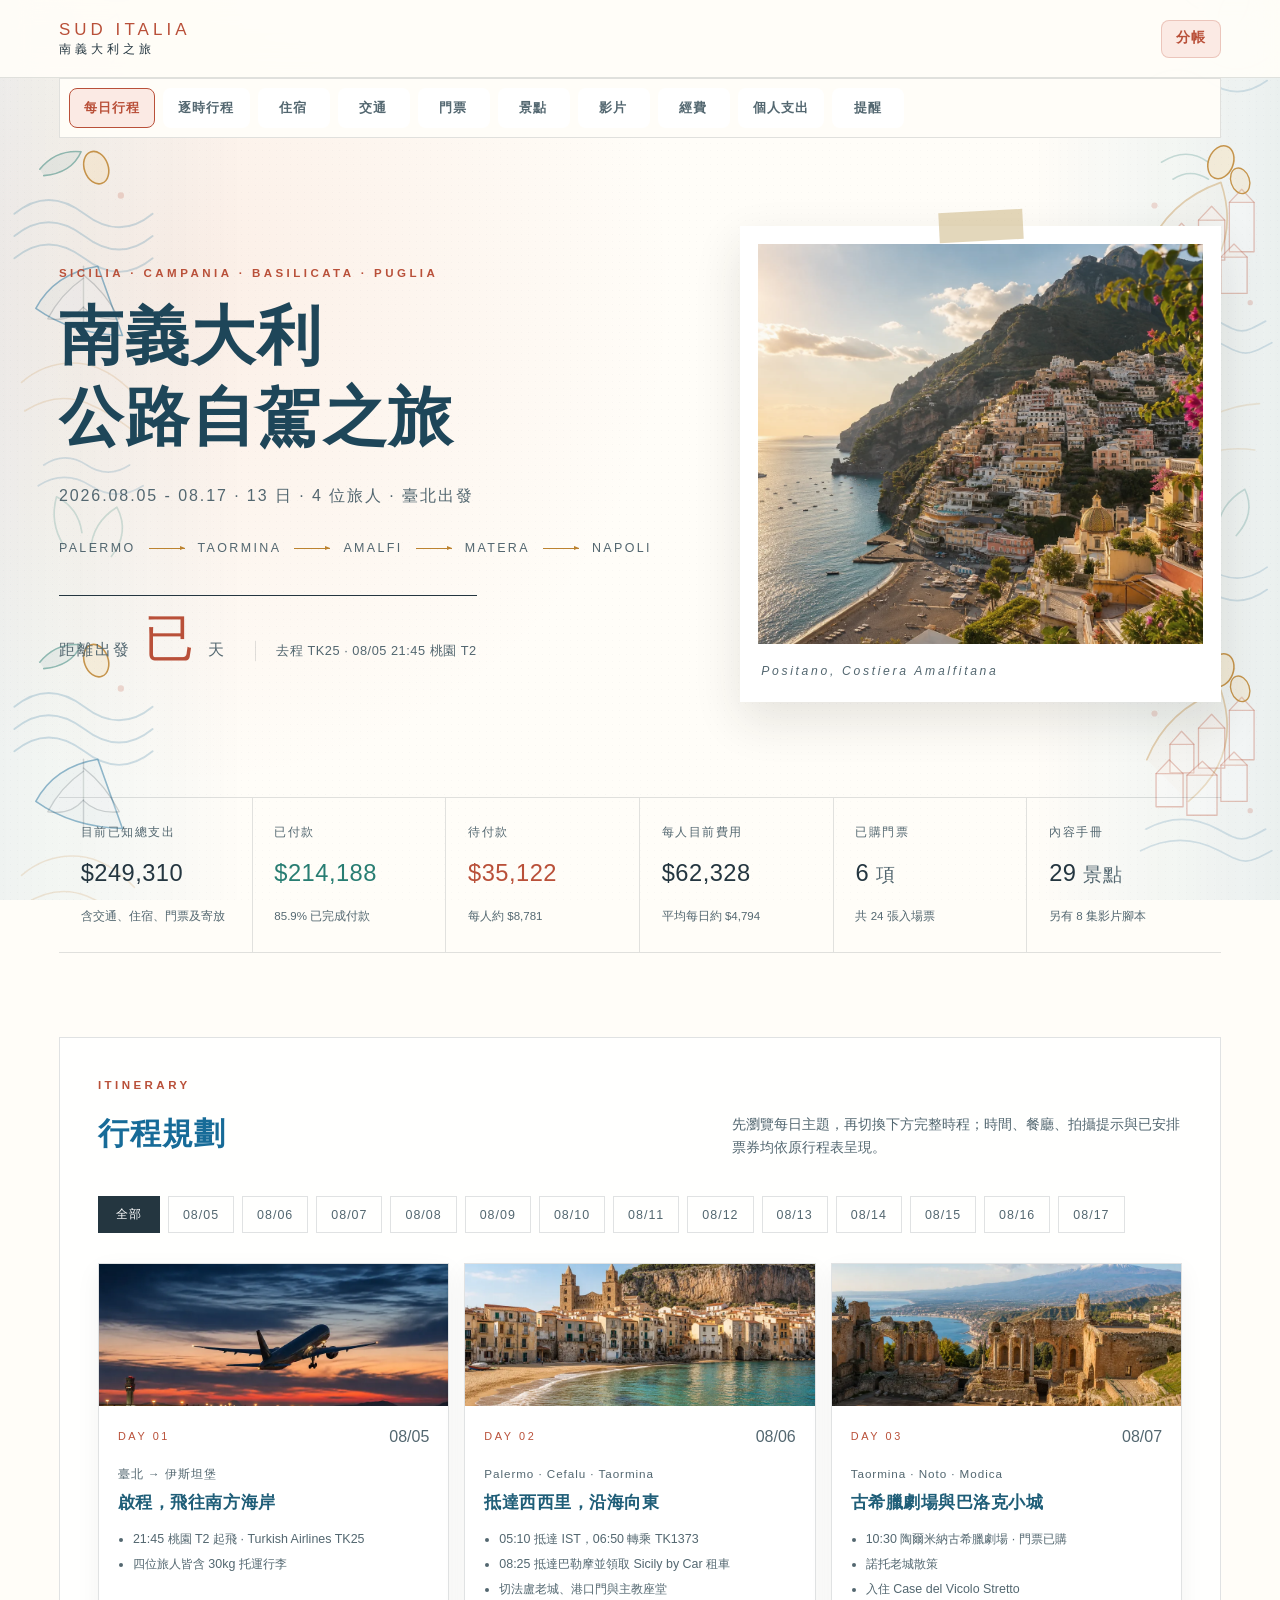
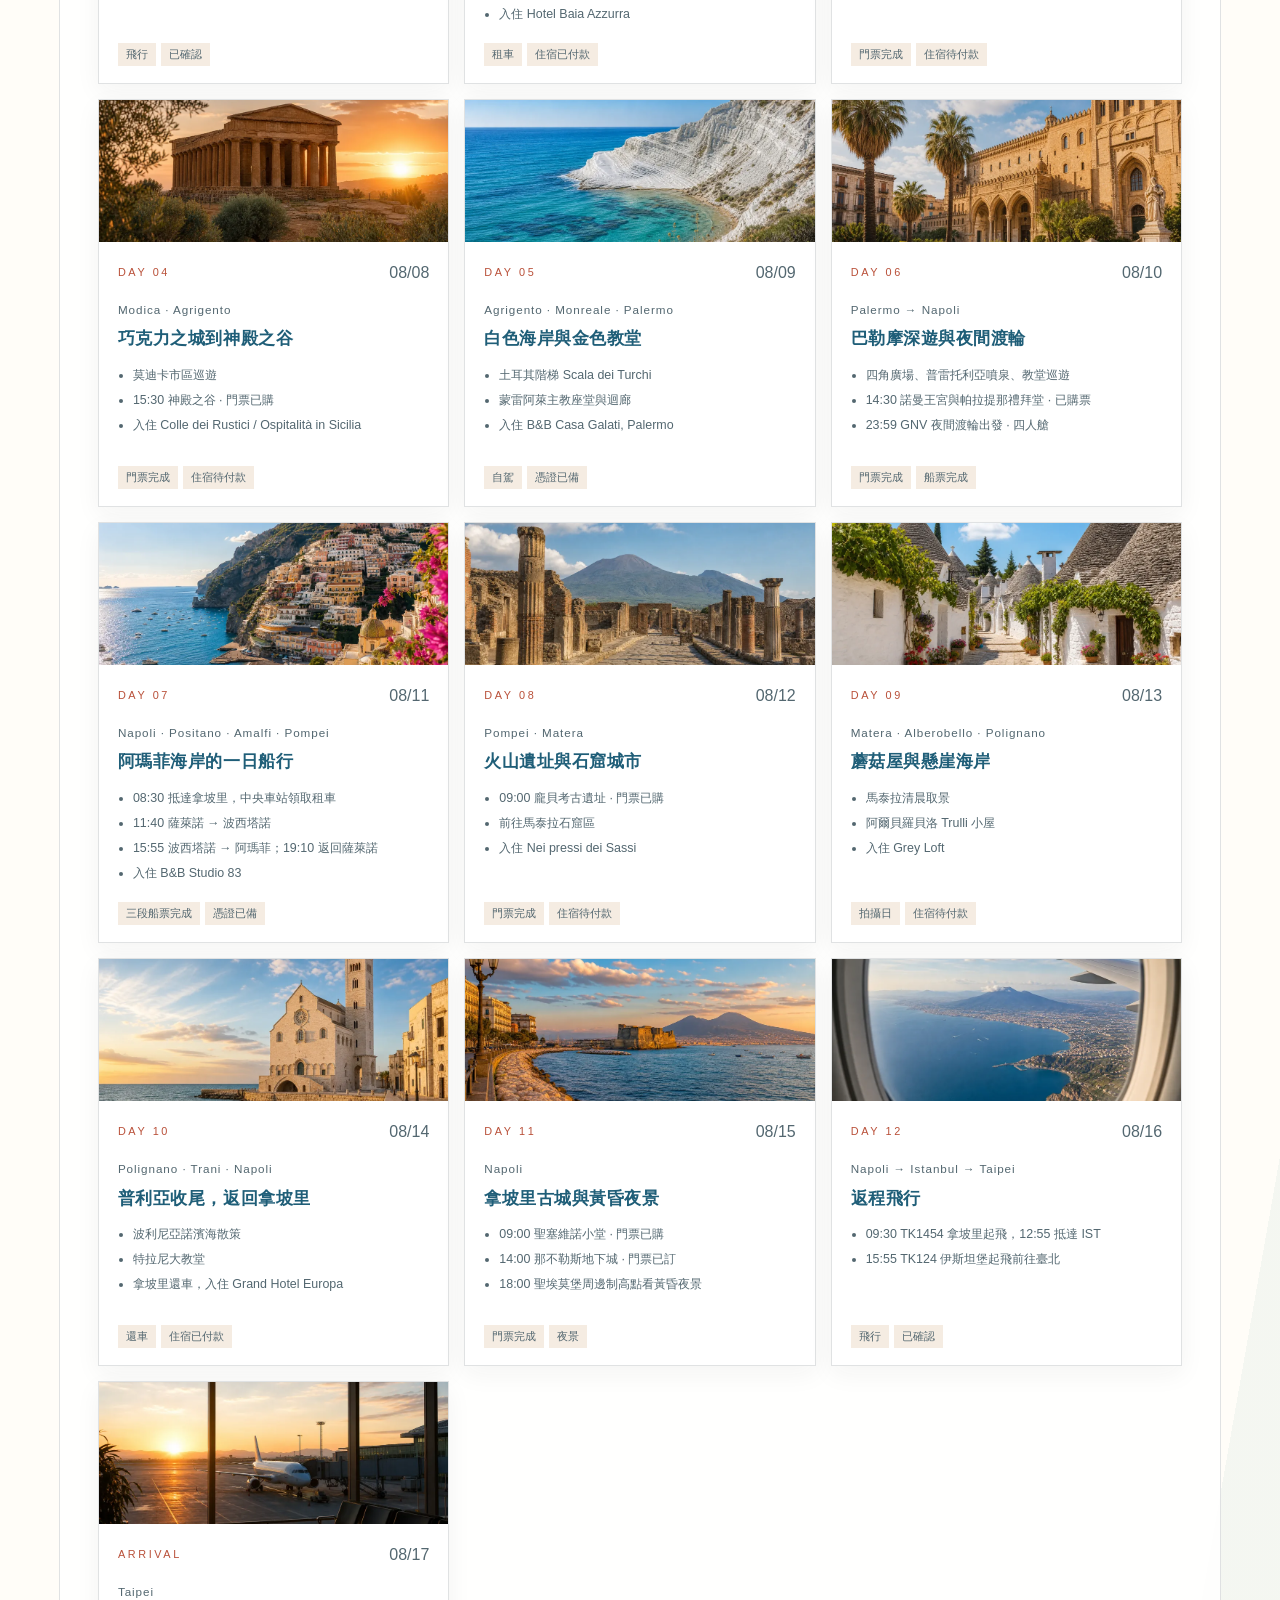
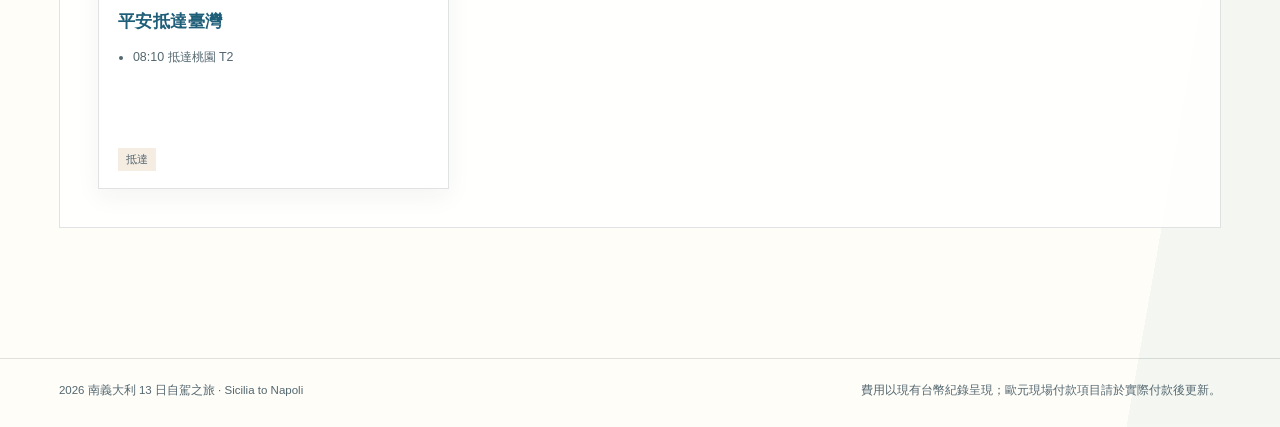
==== commit 12586f44: "123" ====
--- a/index.html
+++ b/index.html
@@ -168,6 +168,7 @@
 .mobile-expense-link {
   display: inline-flex;
   flex-shrink: 0;
+  margin-left: auto;
   min-height: 38px;
   padding: 0 14px;
   border: 1px solid rgba(185, 80, 57, 0.24);
@@ -179,22 +180,6 @@
   font-size: 0.86rem;
   font-weight: 800;
   letter-spacing: 0.08em;
-}
-
-.updated {
-  flex-shrink: 0;
-  border-left: 1px solid var(--rule);
-  padding-left: 20px;
-  color: var(--ink-soft);
-  font-size: 0.68rem;
-  letter-spacing: 0.12em;
-  line-height: 1.55;
-}
-
-.updated strong {
-  color: var(--ink);
-  font-size: 0.78rem;
-  font-weight: 500;
 }
 
 main {
@@ -2100,10 +2085,6 @@
     gap: 10px;
   }
 
-  .updated {
-    display: none;
-  }
-
   h1 {
     font-size: 2.48rem;
   }
@@ -2174,6 +2155,96 @@
     align-items: start;
   }
 
+  .finance-summary .payment-block {
+    align-items: stretch;
+    gap: 18px;
+    margin-bottom: 28px;
+  }
+
+  .finance-summary .donut {
+    flex: none;
+    width: clamp(132px, 48vw, 168px);
+    height: clamp(132px, 48vw, 168px);
+    margin: 0 auto;
+  }
+
+  .finance-summary .donut::after {
+    inset: clamp(15px, 5.4vw, 20px);
+  }
+
+  .finance-summary .donut strong {
+    font-size: clamp(1.45rem, 8vw, 2rem);
+    line-height: 1;
+  }
+
+  .finance-summary .payment-values {
+    display: grid;
+    gap: 10px;
+  }
+
+  .finance-summary .payment-values p {
+    display: grid;
+    grid-template-columns: auto minmax(64px, 1fr) auto;
+    align-items: center;
+    gap: 9px;
+    min-width: 0;
+    margin: 0;
+  }
+
+  .finance-summary .payment-values strong {
+    margin-left: 0;
+    text-align: right;
+    white-space: nowrap;
+  }
+
+  .finance-summary .payment-values .note {
+    display: block;
+    max-width: none;
+    margin-top: 4px;
+    line-height: 1.75;
+  }
+
+  .finance-summary .category-bars {
+    gap: 18px;
+  }
+
+  .finance-summary .bar-line {
+    display: grid;
+    grid-template-columns: minmax(0, 1fr) auto;
+    gap: 8px 12px;
+    padding-right: 0;
+  }
+
+  .finance-summary .bar-line div:first-child {
+    display: contents;
+  }
+
+  .finance-summary .bar-line div:first-child span,
+  .finance-summary .bar-line div:first-child strong,
+  .finance-summary .bar-line small {
+    min-width: 0;
+    font-size: 0.86rem;
+  }
+
+  .finance-summary .bar-line div:first-child strong {
+    text-align: right;
+    white-space: nowrap;
+  }
+
+  .finance-summary .bar {
+    grid-column: 1 / 2;
+    min-width: 0;
+  }
+
+  .finance-summary .bar-line small {
+    position: static;
+    grid-column: 2 / 3;
+    justify-self: end;
+    align-self: center;
+    font-size: 0.82rem;
+    white-space: nowrap;
+  }
+
   .transport, .ticket {
     grid-template-columns: 1fr auto;
   }
@@ -2209,6 +2280,40 @@
     padding: 20px 15px;
   }
 
+  .script-reader {
+    display: block;
+    min-height: auto;
+    overflow: visible;
+    opacity: 1;
+    visibility: visible;
+    transform: none;
+  }
+
+  .script-reader.reveal {
+    opacity: 1;
+    visibility: visible;
+    transform: none;
+  }
+
+  .script-reader .reading-head,
+  .script-reader .script-legend,
+  .script-reader .markdown {
+    display: block;
+    opacity: 1;
+    visibility: visible;
+    transform: none;
+  }
+
+  .script-reader .markdown {
+    max-width: none;
+    min-height: 1px;
+    overflow: visible;
+  }
+
+  .script-reader .markdown > * + * {
+    margin-top: 12px;
+  }
+
   .script-block {
     padding: 13px 13px 14px;
   }
@@ -2241,7 +2346,7 @@
   }
 }
 
-    </style>
+</style>
   </head>
   <body>
     <header class="topbar">
@@ -2261,7 +2366,6 @@
         <a href="#personal">個人支出</a>
       </nav>
       <a class="mobile-expense-link" href="expense-app/index.html">分帳</a>
-      <div class="updated">資料更新<br><strong>2026.06.23</strong></div>
     </header>
 
     <main>
@@ -2416,10 +2520,6 @@
           <p>共 29 處完整導覽內容。以地區篩選景點，再於右側閱讀歷史脈絡、看點與參訪資訊。</p>
         </header>
         <div class="spot-filter reveal" id="spot-filter" aria-label="景點地區"></div>
-        <div class="guide-images reveal">
-          <img src="assets/scala-dei-turchi-photo.webp" alt="西西里島土耳其階梯白色峭壁與地中海風景">
-          <img src="assets/matera-photo.webp" alt="夕陽下的馬泰拉石窟古城風景">
-        </div>
         <div class="article-explorer reveal">
           <aside class="spot-grid" id="spot-grid" aria-label="景點列表"></aside>
           <article class="article-reader" id="spot-reader"></article>
